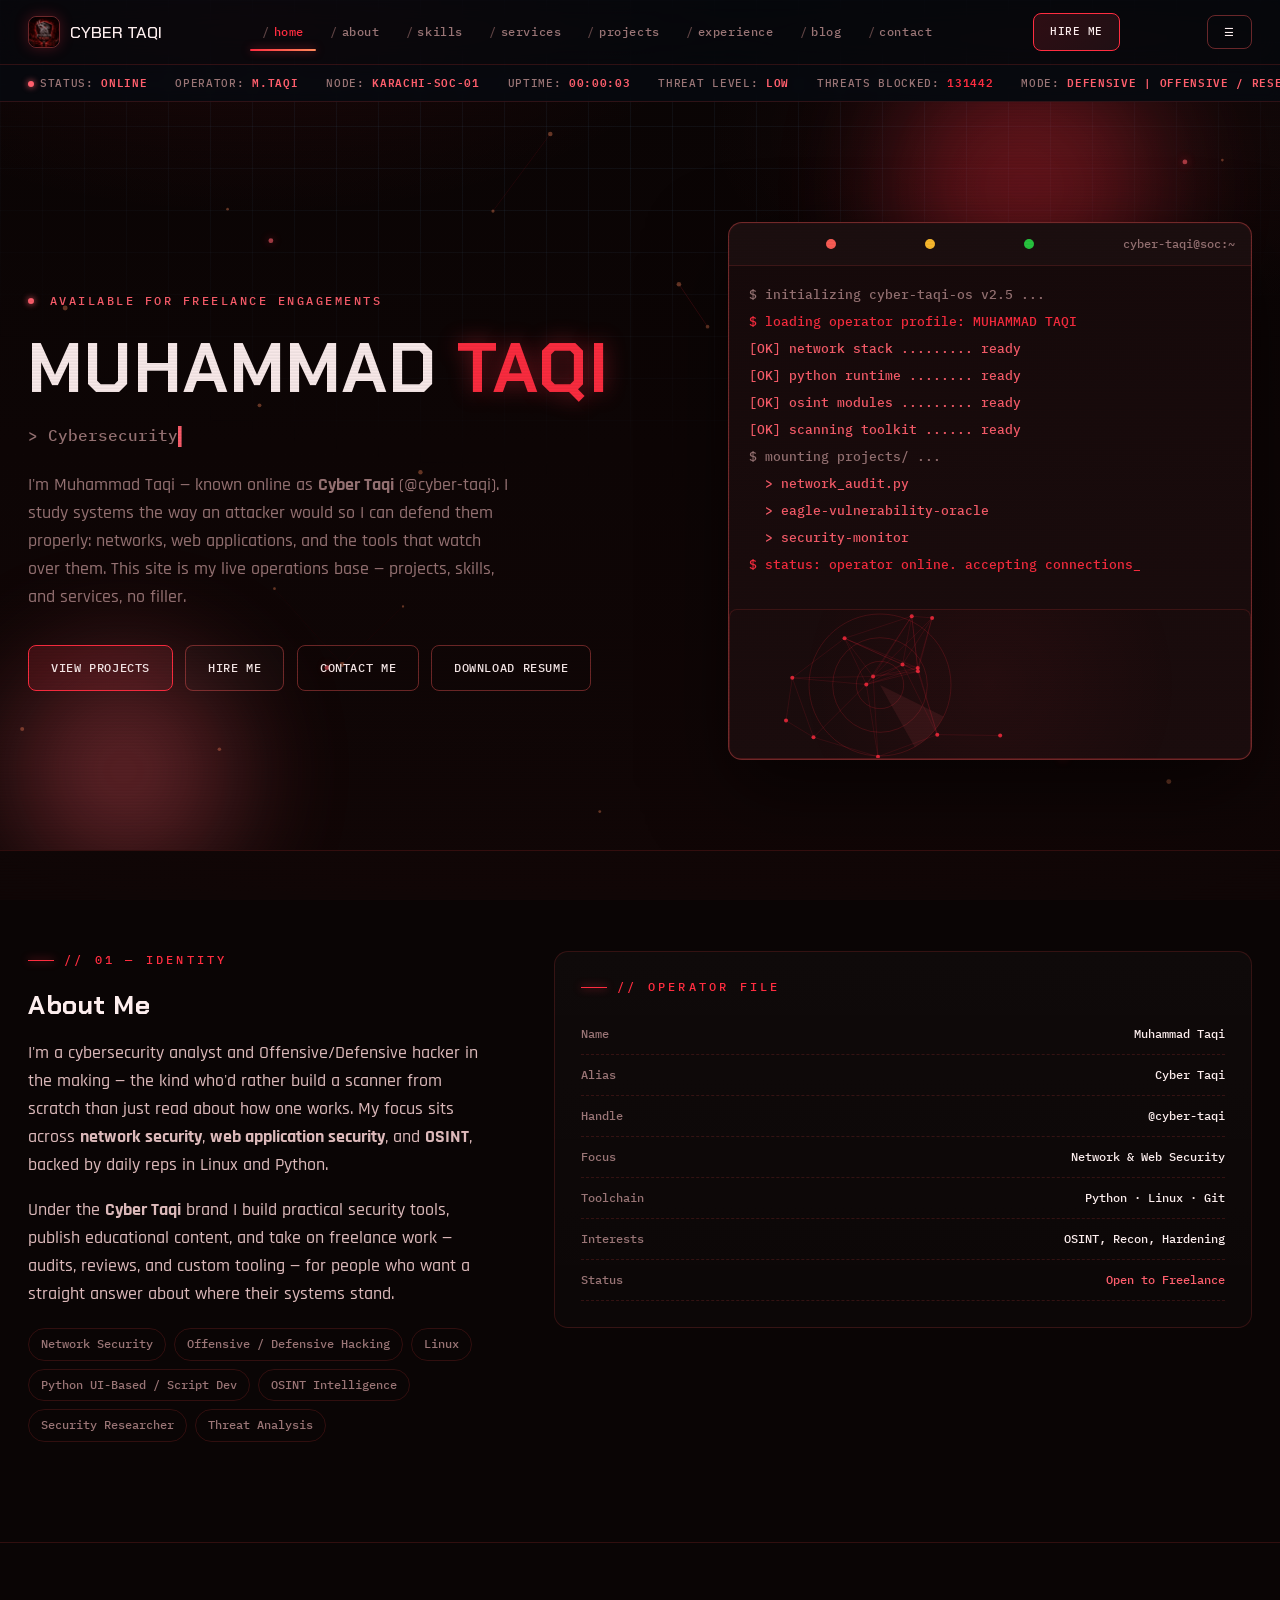
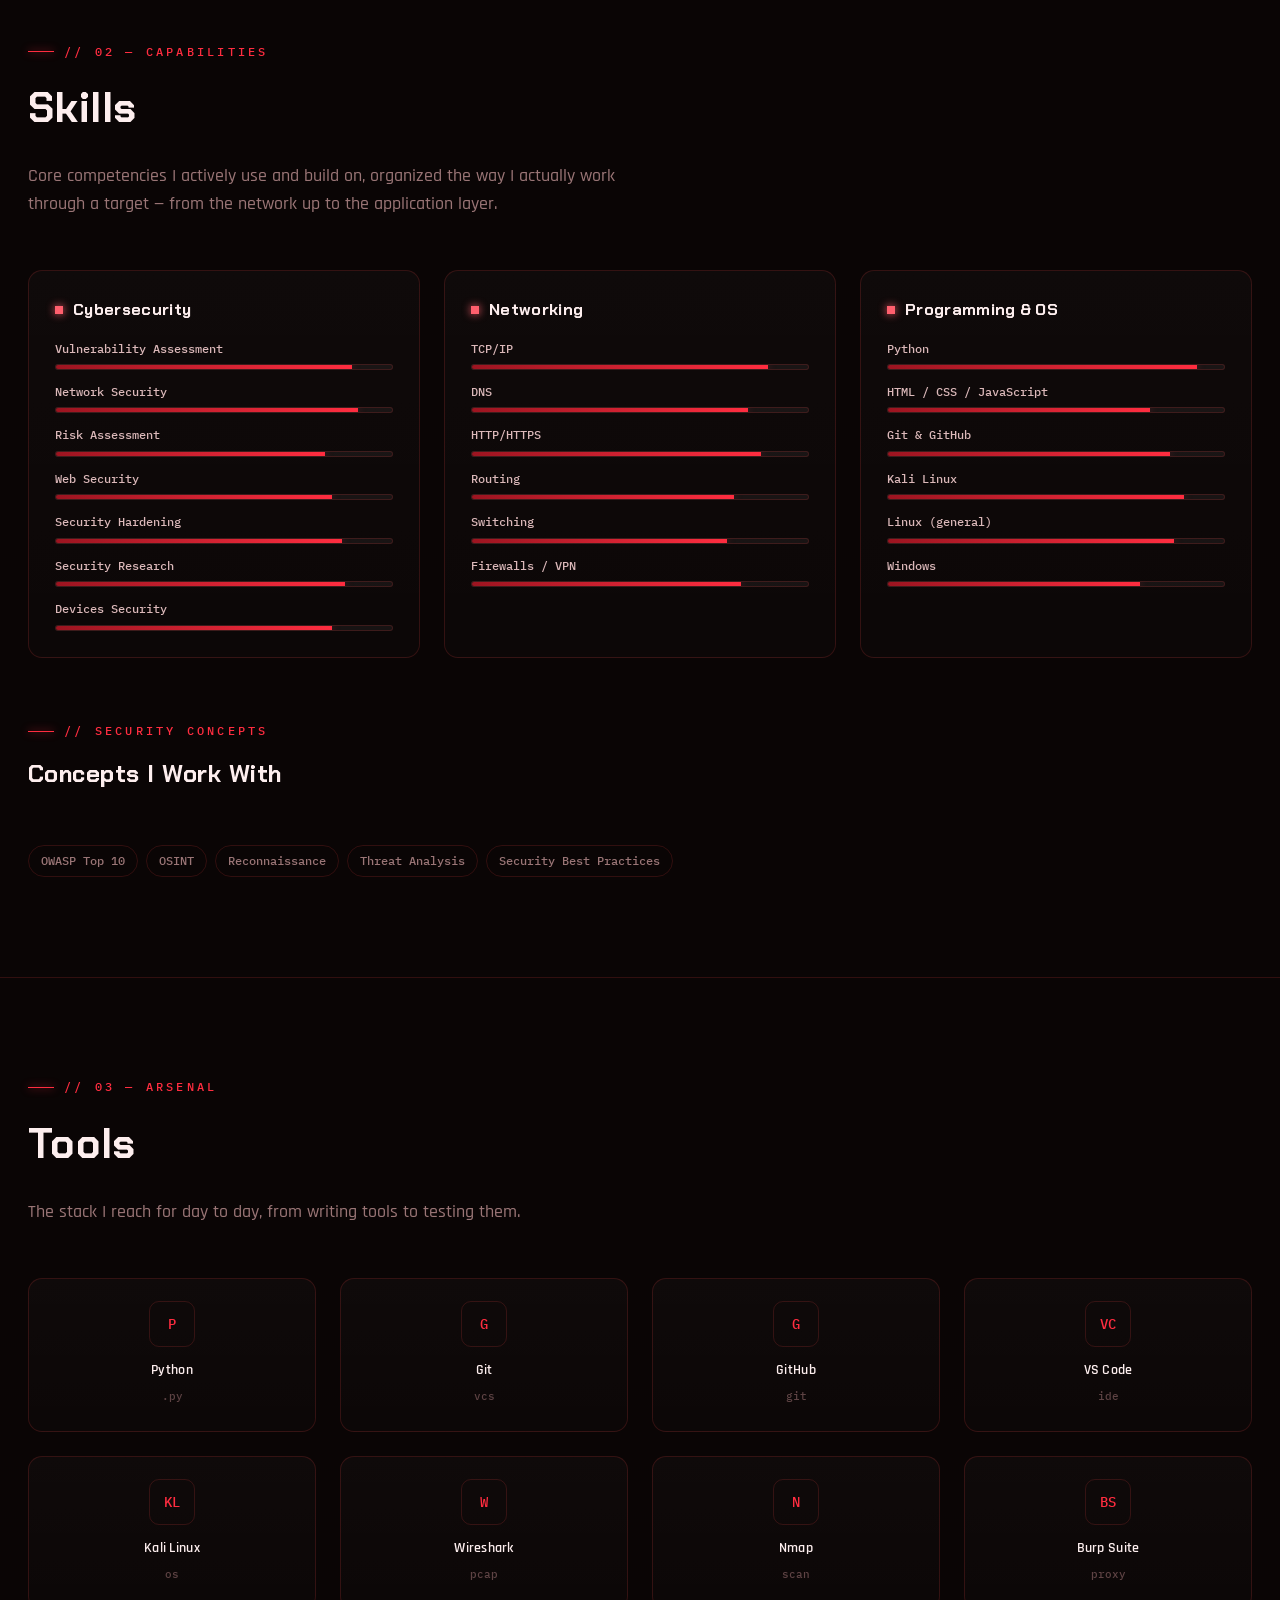
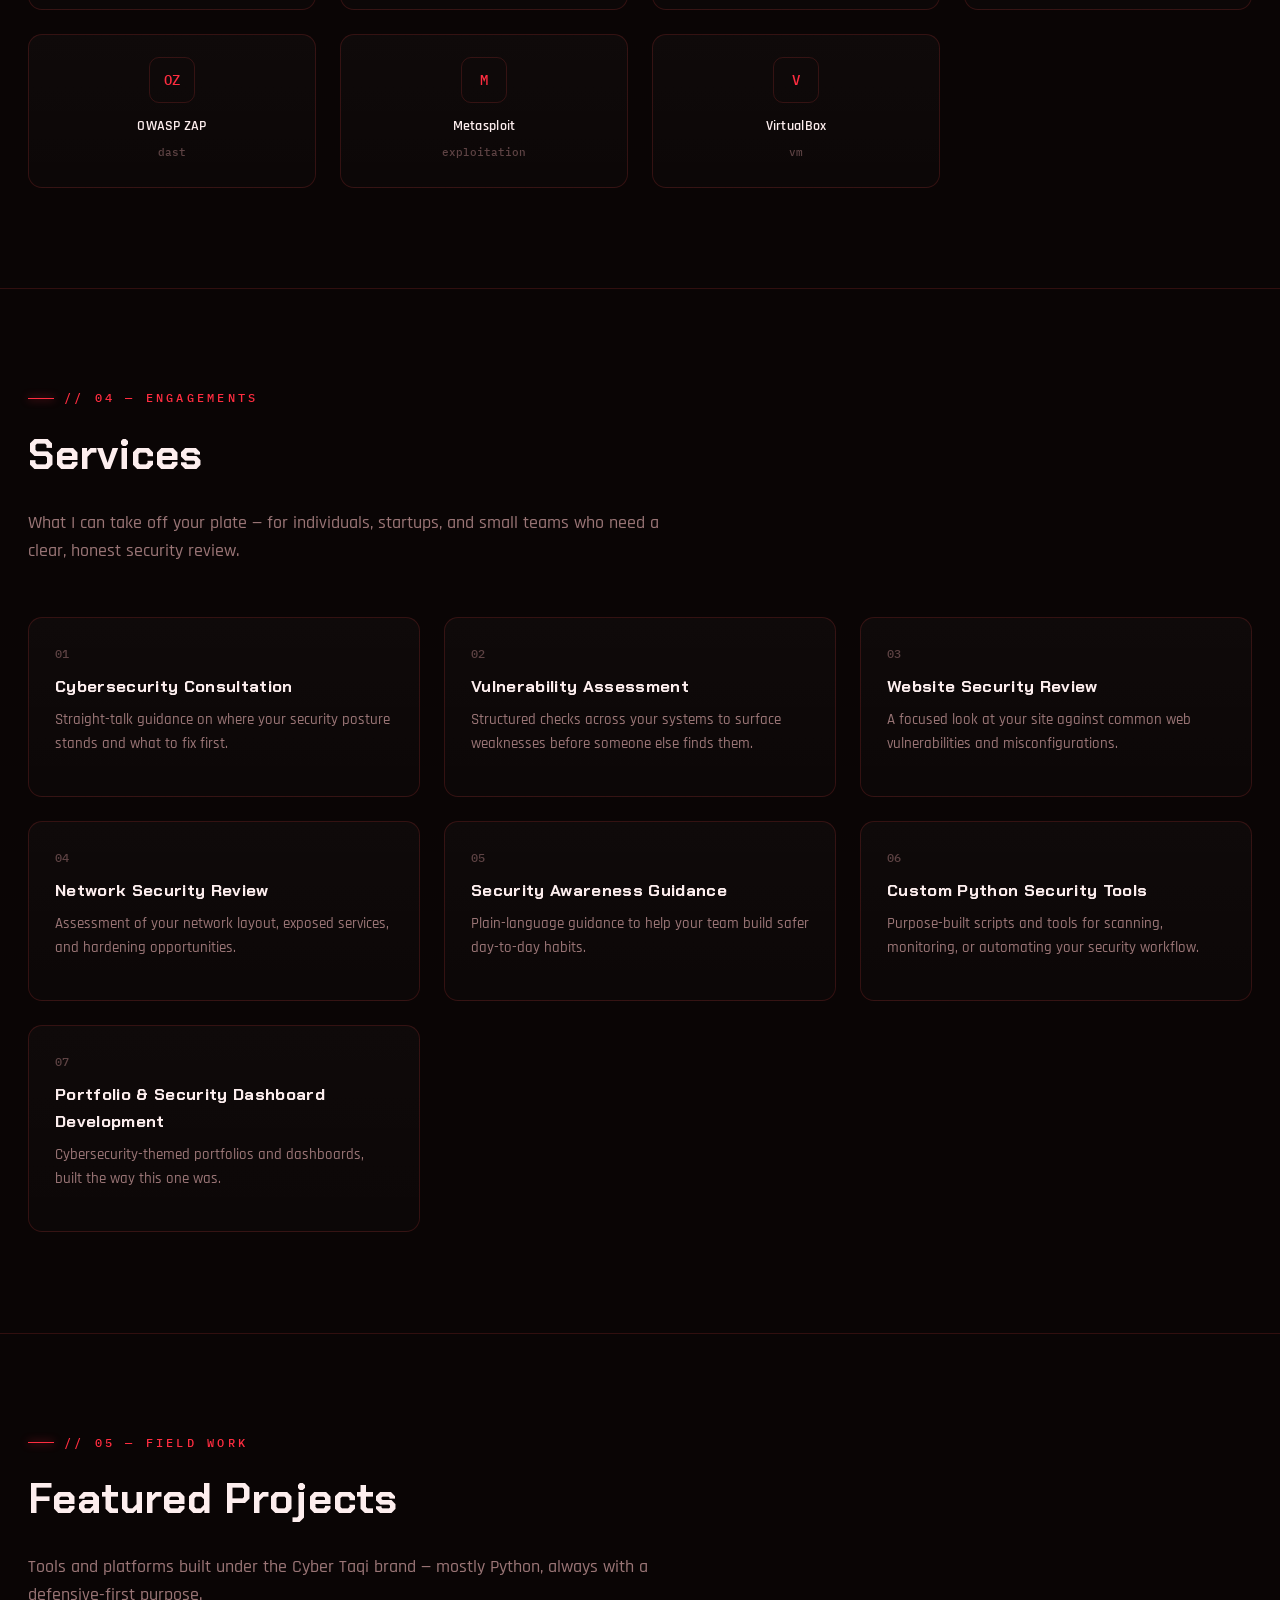
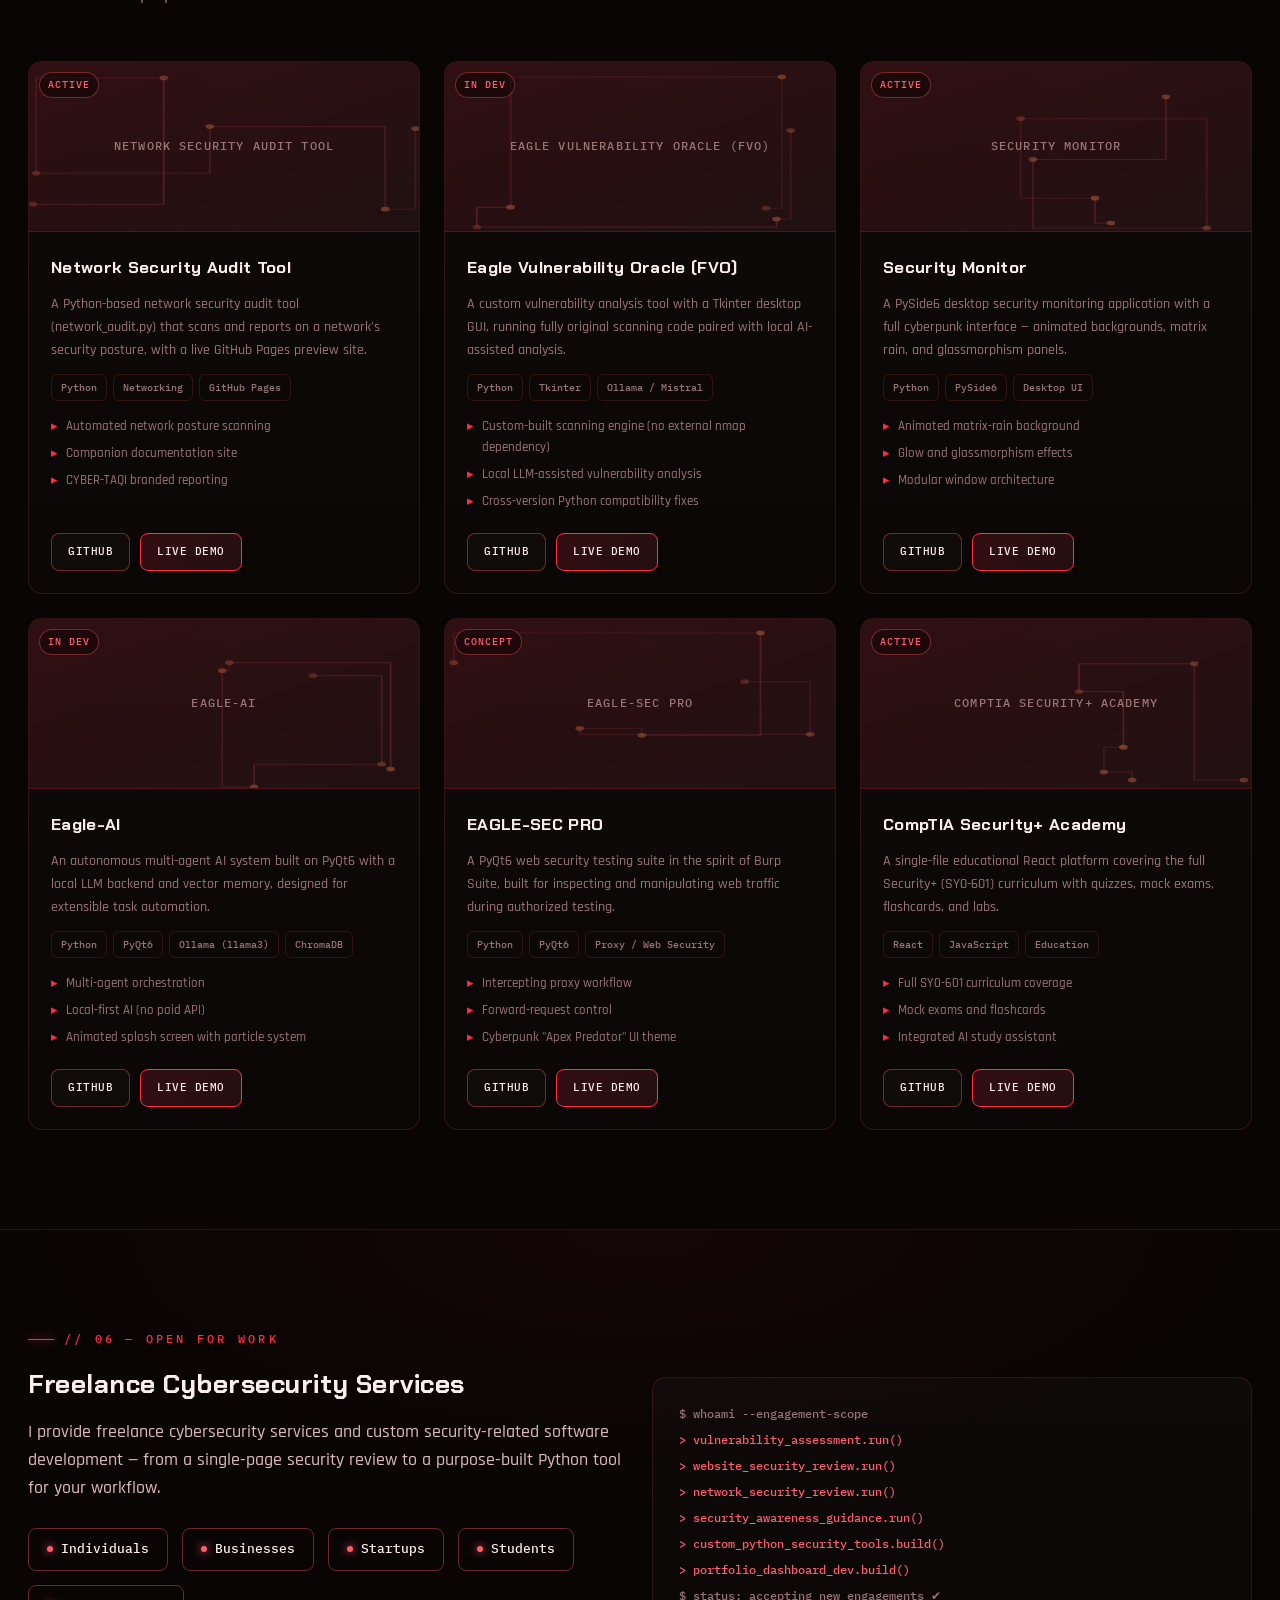
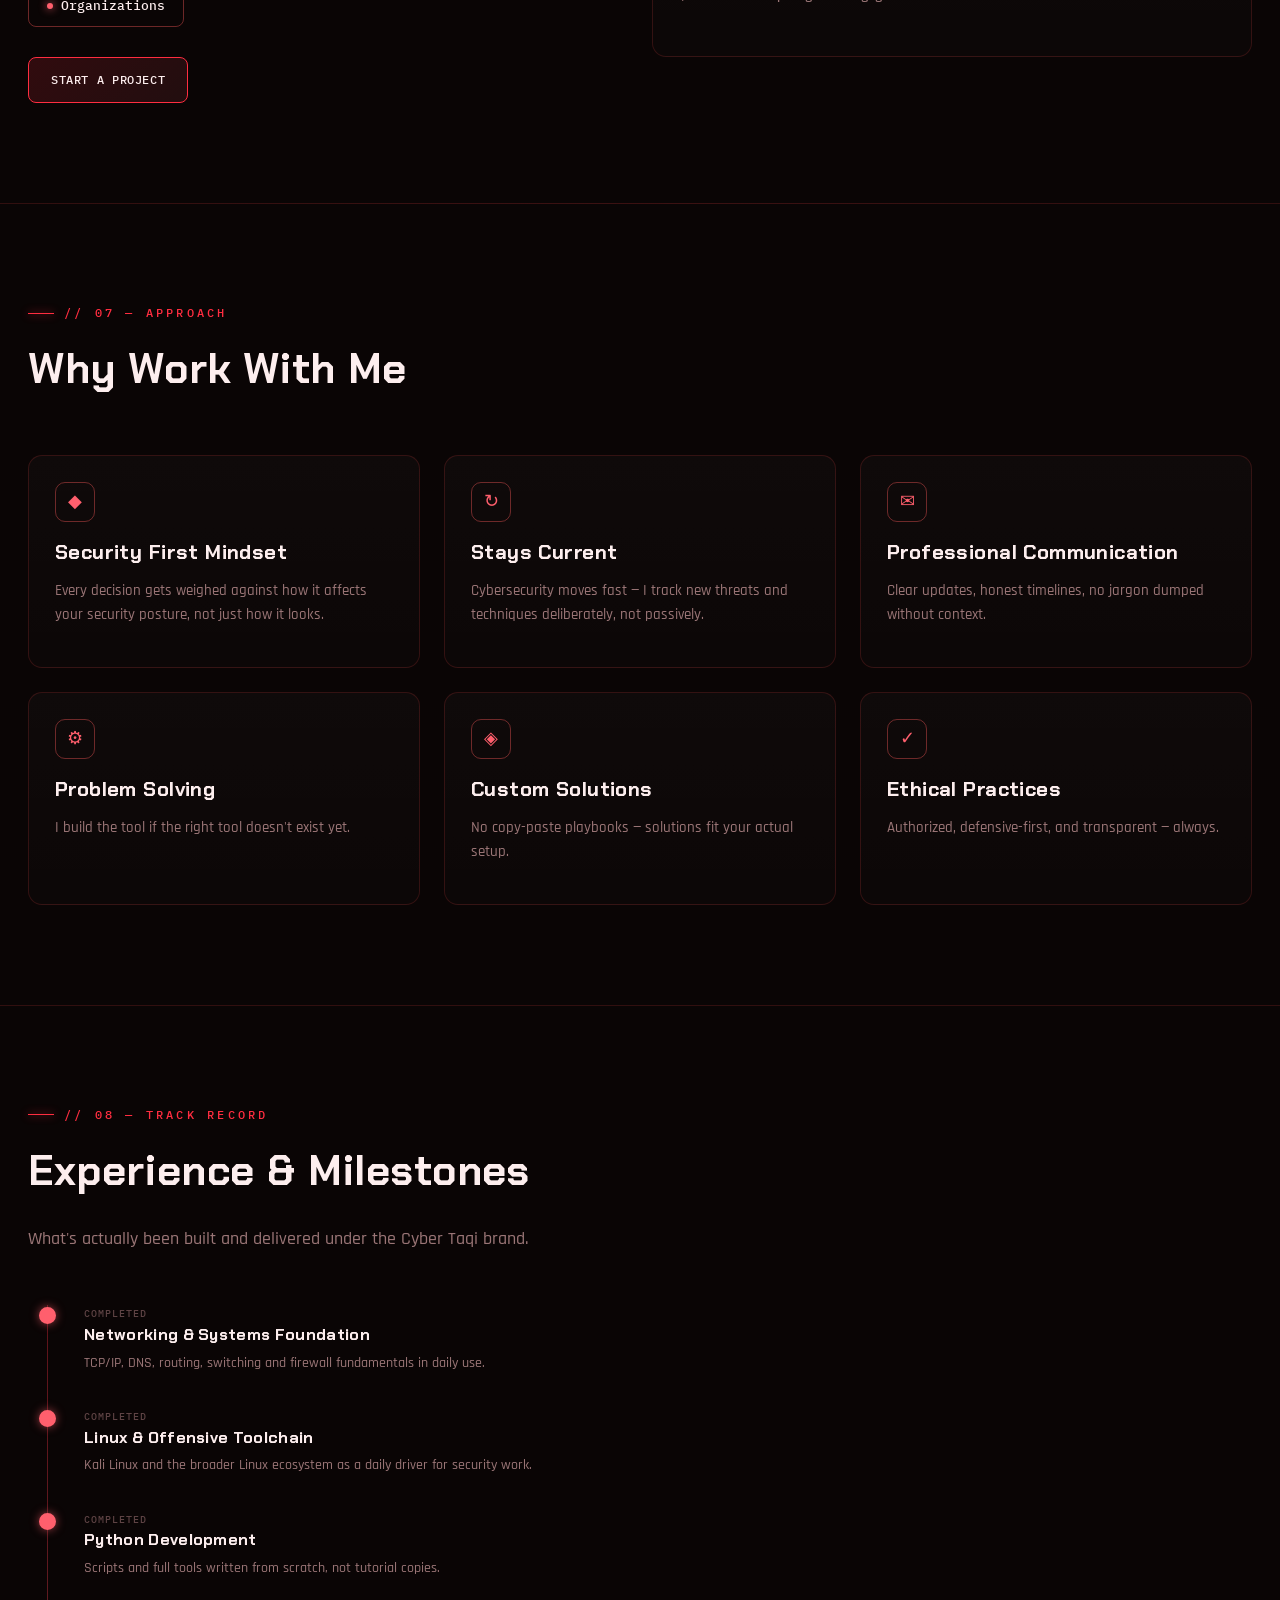
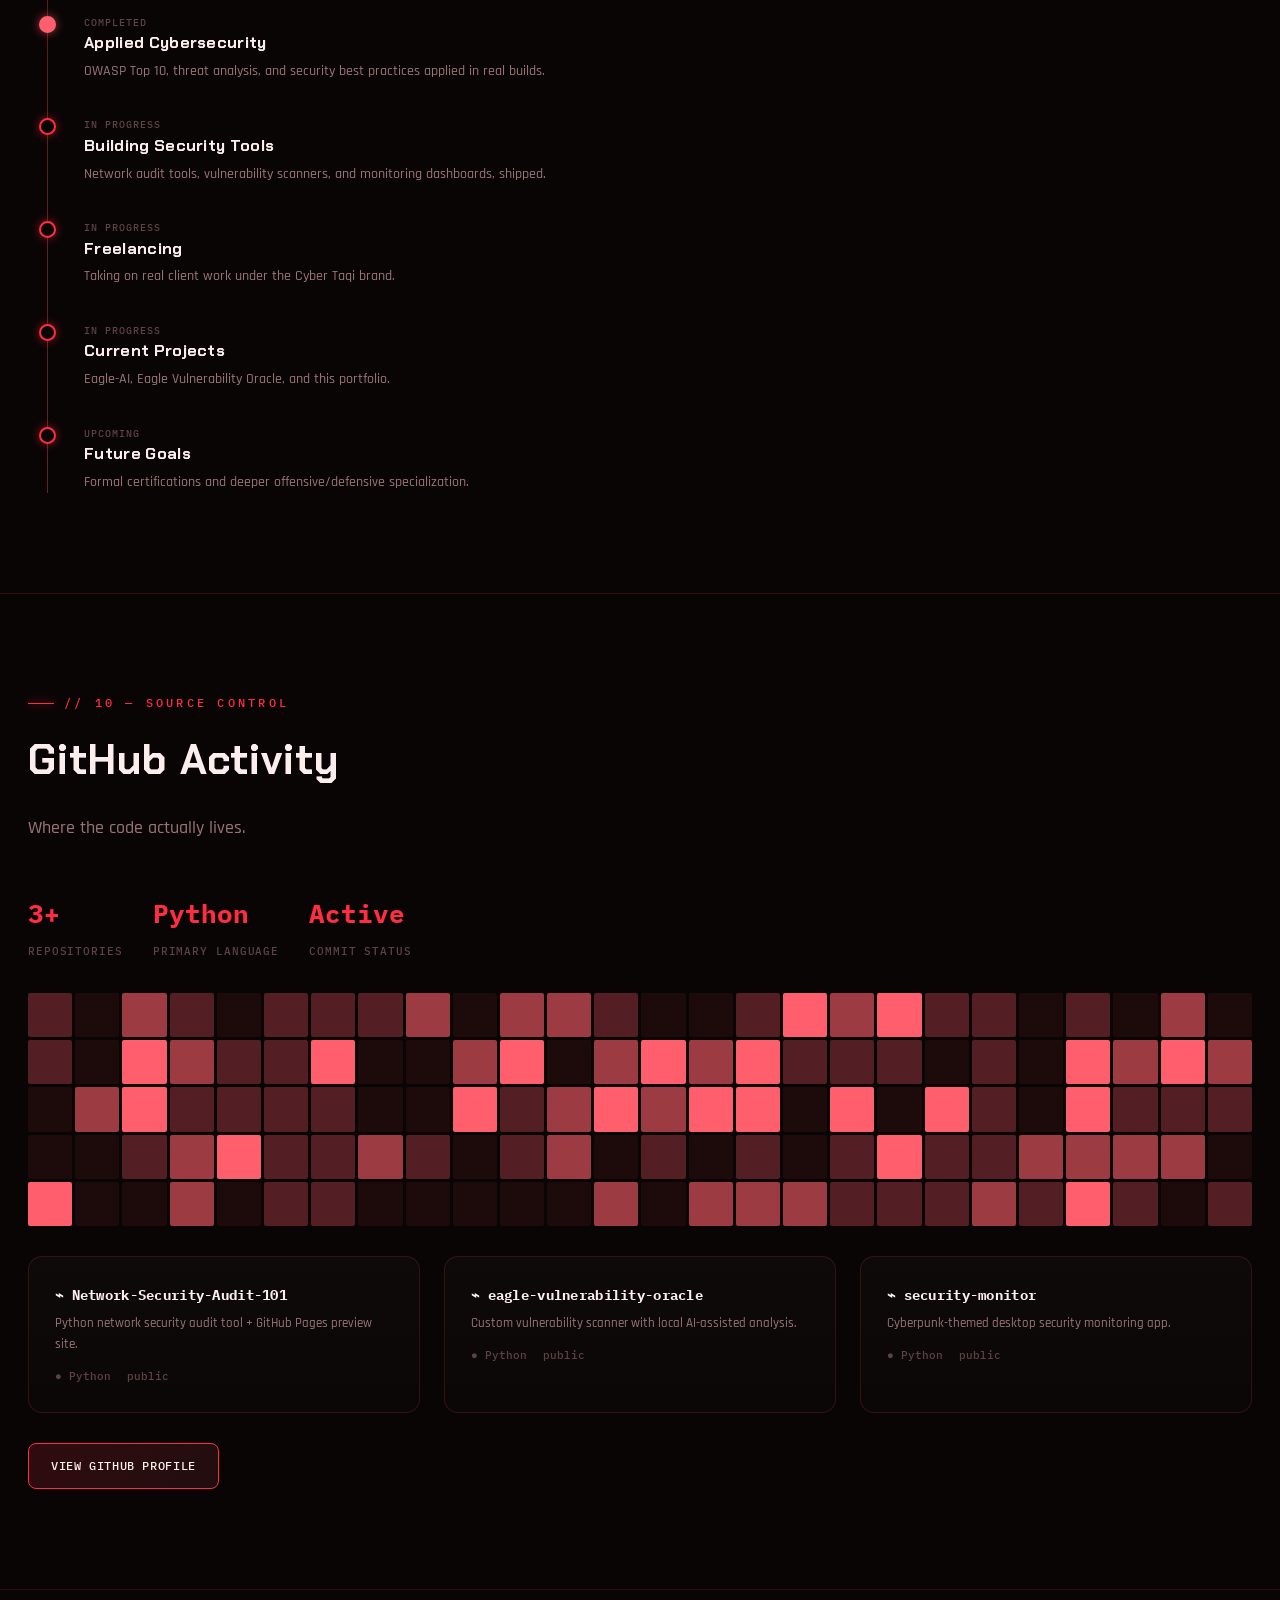
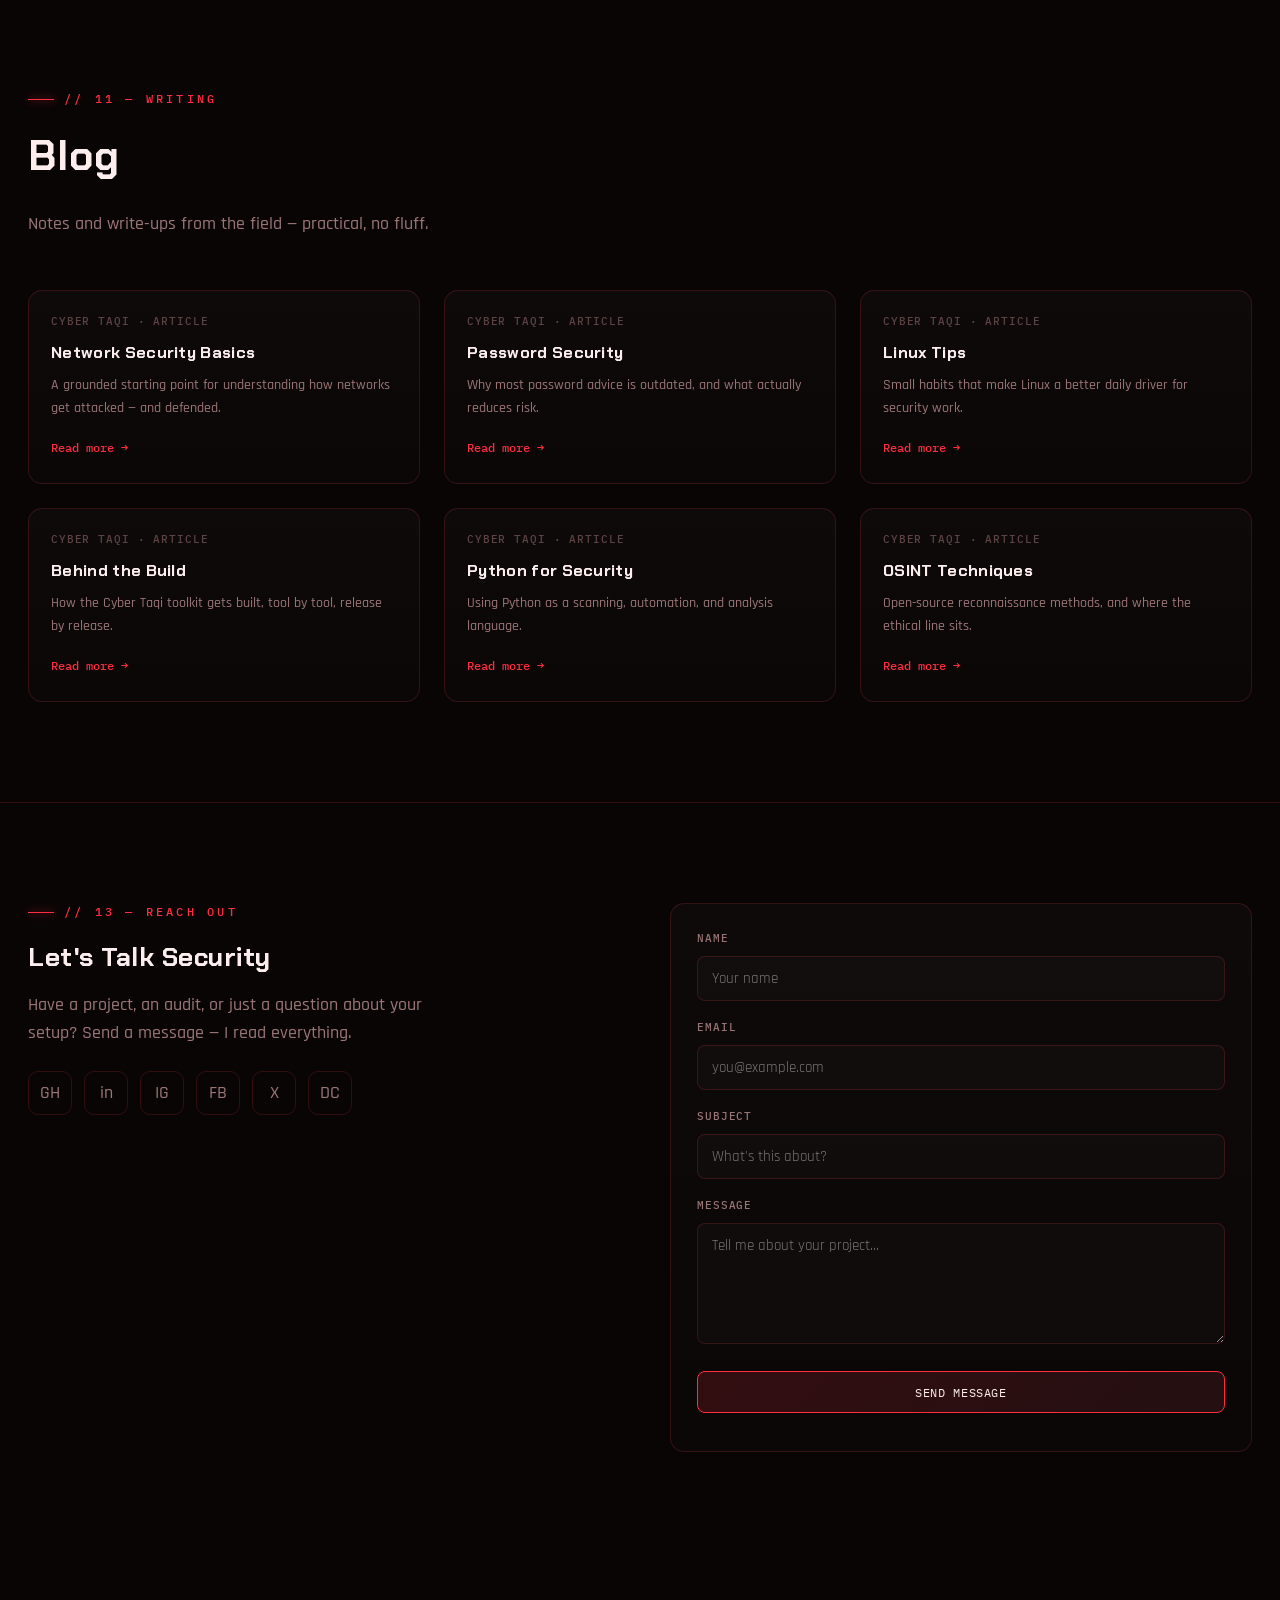
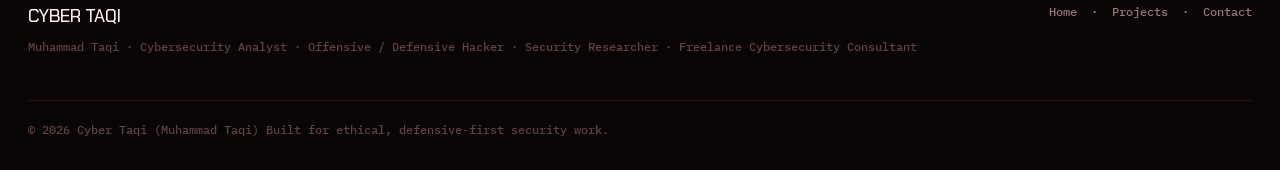
==== index.html @ fff5dc34 "Update index.html" ====
<!DOCTYPE html>
<html lang="en">
<head>
<meta charset="UTF-8">
<meta name="viewport" content="width=device-width, initial-scale=1.0">
<title>Muhammad Taqi | Cyber Taqi — Cybersecurity Analyst &amp; Offensive/Defensive Hacker</title>
<meta name="description" content="Muhammad Taqi (Cyber Taqi) — Cybersecurity Analyst, Offensive/Defensive Hacker &amp; Security Researcher. Freelance vulnerability assessments, network security reviews and custom Python security tooling.">
<meta name="theme-color" content="#04070c">

<!-- Open Graph -->
<meta property="og:title" content="Cyber Taqi — Muhammad Taqi | Cybersecurity Analyst">
<meta property="og:description" content="Securing Digital Futures Through Ethical Cybersecurity.">
<meta property="og:type" content="website">

<link rel="preconnect" href="https://fonts.googleapis.com">
<link rel="preconnect" href="https://fonts.gstatic.com" crossorigin>
<link href="https://fonts.googleapis.com/css2?family=Chakra+Petch:wght@500;600;700&family=Rajdhani:wght@400;500;600;700&family=IBM+Plex+Mono:wght@400;500;600&display=swap" rel="stylesheet">
<link rel="stylesheet" href="style.css">
</head>
<body>

<!-- boot loader (skipped for prefers-reduced-motion) -->
<div class="boot-loader" id="bootLoader">
  <div class="boot-loader-inner mono">
    <div class="boot-log" id="bootLog"></div>
    <div class="boot-bar"><span id="bootBarFill"></span></div>
  </div>
</div>

<div class="scroll-progress"><span id="scrollProgressFill"></span></div>

<div class="cyber-atmosphere"><div class="grid-layer"></div></div>
<div class="crt-overlay"></div>

<!-- ================= NAVBAR ================= -->
<header class="navbar">
  <div class="wrap">
    <a href="#home" class="brand">
      <span class="brand-mark"><img src="./cyber-taqi-crest.png" alt="Cyber Taqi crest" width="32" height="32"></span>
      CYBER&nbsp;TAQI
    </a>
    <nav class="nav-links">
      <a href="#home">home</a>
      <a href="#about">about</a>
      <a href="#skills">skills</a>
      <a href="#services">services</a>
      <a href="#projects">projects</a>
      <a href="#experience">experience</a>
      <a href="#blog">blog</a>
      <a href="#contact">contact</a>
    </nav>
    <div class="nav-cta">
      <a href="#contact" class="btn btn-primary btn-sm">Hire Me</a>
    </div>
    <button class="burger btn btn-ghost btn-sm" id="burgerBtn">☰</button>
  </div>
</header>

<!-- ================= HUD STATUS STRIP ================= -->
<div class="hud-strip">
  <div class="wrap">
    <span><span class="hud-dot"></span>STATUS: <b>ONLINE</b></span>
    <span>OPERATOR: <b>M.TAQI</b></span>
    <span>NODE: <b id="hudNode">KARACHI-SOC-01</b></span>
    <span>UPTIME: <b id="hudUptime">00:00:00</b></span>
    <span>THREAT LEVEL: <b style="color:var(--green)">LOW</b></span>
    <span>THREATS BLOCKED: <b class="live-count mono" id="hudThreats">000000</b></span>
    <span>MODE: <b>DEFENSIVE | OFFENSIVE / RESEARCH </b></span>
  </div>
</div>

<main id="home">

  <!-- ================= HERO ================= -->
  <section class="hero">
    <canvas class="hero-net" id="heroNet"></canvas>
    <div class="orb c1"></div>
    <div class="orb c2"></div>
    <div class="wrap">
      <div class="hero-copy" id="heroCopy">
        <div class="hero-tag"><span class="hud-dot"></span>AVAILABLE FOR FREELANCE ENGAGEMENTS</div>
        <h1 class="glitch" data-text="MUHAMMAD TAQI">MUHAMMAD <span class="accent">TAQI</span></h1>
        <div class="roles mono">&gt; <span id="roleType"></span><span class="cursor">▍</span></div>
        <p class="hero-desc">I'm Muhammad Taqi — known online as <strong>Cyber Taqi</strong> (@cyber-taqi). I study systems the way an attacker would so I can defend them properly: networks, web applications, and the tools that watch over them. This site is my live operations base — projects, skills, and services, no filler.</p>
        <div class="hero-actions">
          <a href="#projects" class="btn btn-primary">View Projects</a>
          <a href="#contact" class="btn">Hire Me</a>
          <a href="#contact" class="btn btn-ghost">Contact Me</a>
          <a href="#" class="btn btn-ghost" id="resumeBtn">Download Resume</a>
        </div>
      </div>

      <div class="terminal reveal">
        <div class="terminal-head">
          <span class="tdot r"></span><span class="tdot y"></span><span class="tdot g"></span>
          <span>cyber-taqi@soc:~</span>
        </div>
        <div class="terminal-body" id="terminalBody"></div>
        <div class="radar-wrap"><canvas id="radarCanvas"></canvas></div>
      </div>
    </div>
  </section>

  <!-- ================= ABOUT ================= -->
  <section id="about" class="about">
    <div class="wrap">
      <div class="reveal">
        <div class="eyebrow">// 01 — identity</div>
        <h2>About Me</h2>
        <p>I'm a cybersecurity analyst and Offensive/Defensive hacker in the making — the kind who'd rather build a scanner from scratch than just read about how one works. My focus sits across <strong>network security</strong>, <strong>web application security</strong>, and <strong>OSINT</strong>, backed by daily reps in Linux and Python.</p>
        <p>Under the <strong>Cyber Taqi</strong> brand I build practical security tools, publish educational content, and take on freelance work — audits, reviews, and custom tooling — for people who want a straight answer about where their systems stand.</p>
        <div class="about-focus">
          <span class="chip">Network Security</span>
          <span class="chip">Offensive / Defensive Hacking</span>
          <span class="chip">Linux</span>
          <span class="chip">Python UI-Based / Script Dev</span>
          <span class="chip">OSINT Intelligence</span>
          <span class="chip">Security Researcher</span>
          <span class="chip">Threat Analysis</span>
        </div>
      </div>
      <div class="panel reveal about-id">
        <div class="eyebrow" style="margin-bottom:18px;">// operator file</div>
        <div class="row"><span>Name</span><b>Muhammad Taqi</b></div>
        <div class="row"><span>Alias</span><b>Cyber Taqi</b></div>
        <div class="row"><span>Handle</span><b>@cyber-taqi</b></div>
        <div class="row"><span>Focus</span><b>Network &amp; Web Security</b></div>
        <div class="row"><span>Toolchain</span><b>Python · Linux · Git</b></div>
        <div class="row"><span>Interests</span><b>OSINT, Recon, Hardening</b></div>
        <div class="row"><span>Status</span><b style="color:var(--green)">Open to Freelance</b></div>
      </div>
    </div>
  </section>

  <!-- ================= SKILLS ================= -->
  <section id="skills">
    <div class="wrap">
      <div class="section-head reveal">
        <div class="eyebrow">// 02 — capabilities</div>
        <h2>Skills</h2>
        <p>Core competencies I actively use and build on, organized the way I actually work through a target — from the network up to the application layer.</p>
      </div>
      <div class="grid grid-3" id="skillsGrid">
        <div class="skill-cat panel reveal">
          <h3>Cybersecurity</h3>
          <div class="skill-list">
            <div class="skill-item"><div class="top"><span>Vulnerability Assessment</span></div><div class="bar"><span data-w="88"></span></div></div>
            <div class="skill-item"><div class="top"><span>Network Security</span></div><div class="bar"><span data-w="90"></span></div></div>
            <div class="skill-item"><div class="top"><span>Risk Assessment</span></div><div class="bar"><span data-w="80"></span></div></div>
            <div class="skill-item"><div class="top"><span>Web Security</span></div><div class="bar"><span data-w="82"></span></div></div>
            <div class="skill-item"><div class="top"><span>Security Hardening</span></div><div class="bar"><span data-w="85"></span></div></div>
            <div class="skill-item"><div class="top"><span>Security Research</span></div><div class="bar"><span data-w="86"></span></div></div>
            <div class="skill-item"><div class="top"><span>Devices Security</span></div><div class="bar"><span data-w="82"></span></div></div>
          </div>
        </div>
        <div class="skill-cat panel reveal">
          <h3>Networking</h3>
          <div class="skill-list">
            <div class="skill-item"><div class="top"><span>TCP/IP</span></div><div class="bar"><span data-w="88"></span></div></div>
            <div class="skill-item"><div class="top"><span>DNS</span></div><div class="bar"><span data-w="82"></span></div></div>
            <div class="skill-item"><div class="top"><span>HTTP/HTTPS</span></div><div class="bar"><span data-w="86"></span></div></div>
            <div class="skill-item"><div class="top"><span>Routing</span></div><div class="bar"><span data-w="78"></span></div></div>
            <div class="skill-item"><div class="top"><span>Switching</span></div><div class="bar"><span data-w="76"></span></div></div>
            <div class="skill-item"><div class="top"><span>Firewalls / VPN</span></div><div class="bar"><span data-w="80"></span></div></div>
          </div>
        </div>
        <div class="skill-cat panel reveal">
          <h3>Programming &amp; OS</h3>
          <div class="skill-list">
            <div class="skill-item"><div class="top"><span>Python</span></div><div class="bar"><span data-w="92"></span></div></div>
            <div class="skill-item"><div class="top"><span>HTML / CSS / JavaScript</span></div><div class="bar"><span data-w="78"></span></div></div>
            <div class="skill-item"><div class="top"><span>Git &amp; GitHub</span></div><div class="bar"><span data-w="84"></span></div></div>
            <div class="skill-item"><div class="top"><span>Kali Linux</span></div><div class="bar"><span data-w="88"></span></div></div>
            <div class="skill-item"><div class="top"><span>Linux (general)</span></div><div class="bar"><span data-w="85"></span></div></div>
            <div class="skill-item"><div class="top"><span>Windows</span></div><div class="bar"><span data-w="75"></span></div></div>
          </div>
        </div>
      </div>

      <div class="section-head reveal" style="margin-top:64px;">
        <div class="eyebrow">// security concepts</div>
        <h2 style="font-size:1.5rem;">Concepts I Work With</h2>
      </div>
      <div class="about-focus reveal">
        <span class="chip">OWASP Top 10</span>
        <span class="chip">OSINT</span>
        <span class="chip">Reconnaissance</span>
        <span class="chip">Threat Analysis</span>
        <span class="chip">Security Best Practices</span>
      </div>
    </div>
  </section>

  <!-- ================= TOOLS ================= -->
  <section id="tools">
    <div class="wrap">
      <div class="section-head reveal">
        <div class="eyebrow">// 03 — arsenal</div>
        <h2>Tools</h2>
        <p>The stack I reach for day to day, from writing tools to testing them.</p>
      </div>
      <div class="grid grid-4" id="toolsGrid"></div>
    </div>
  </section>

  <!-- ================= SERVICES ================= -->
  <section id="services">
    <div class="wrap">
      <div class="section-head reveal">
        <div class="eyebrow">// 04 — engagements</div>
        <h2>Services</h2>
        <p>What I can take off your plate — for individuals, startups, and small teams who need a clear, honest security review.</p>
      </div>
      <div class="grid grid-3" id="servicesGrid"></div>
    </div>
  </section>

  <!-- ================= PROJECTS ================= -->
  <section id="projects">
    <div class="wrap">
      <div class="section-head reveal">
        <div class="eyebrow">// 05 — field work</div>
        <h2>Featured Projects</h2>
        <p>Tools and platforms built under the Cyber Taqi brand — mostly Python, always with a defensive-first purpose.</p>
      </div>
      <div class="grid grid-3" id="projectsGrid"></div>
    </div>
  </section>

  <!-- ================= FREELANCE ================= -->
  <section id="freelance" class="freelance">
    <div class="wrap">
      <div class="grid grid-2" style="align-items:center;">
        <div class="reveal">
          <div class="eyebrow">// 06 — open for work</div>
          <h2>Freelance Cybersecurity Services</h2>
          <p>I provide freelance cybersecurity services and custom security-related software development — from a single-page security review to a purpose-built Python tool for your workflow.</p>
          <div class="avail-grid">
            <span class="avail-chip">Individuals</span>
            <span class="avail-chip">Businesses</span>
            <span class="avail-chip">Startups</span>
            <span class="avail-chip">Students</span>
            <span class="avail-chip">Organizations</span>
          </div>
          <div class="hero-actions" style="margin-top:30px;">
            <a href="#contact" class="btn btn-primary">Start a Project</a>
          </div>
        </div>
        <div class="panel reveal terminal-body" style="font-size:.78rem;">
          <div class="line dim">$ whoami --engagement-scope</div>
          <div class="line ok">&gt; vulnerability_assessment.run()</div>
          <div class="line ok">&gt; website_security_review.run()</div>
          <div class="line ok">&gt; network_security_review.run()</div>
          <div class="line ok">&gt; security_awareness_guidance.run()</div>
          <div class="line ok">&gt; custom_python_security_tools.build()</div>
          <div class="line ok">&gt; portfolio_dashboard_dev.build()</div>
          <div class="line dim">$ status: accepting new engagements ✔</div>
        </div>
      </div>
    </div>
  </section>

  <!-- ================= WHY CHOOSE ME ================= -->
  <section id="why">
    <div class="wrap">
      <div class="section-head reveal">
        <div class="eyebrow">// 07 — approach</div>
        <h2>Why Work With Me</h2>
      </div>
      <div class="grid grid-3" id="whyGrid"></div>
    </div>
  </section>

  <!-- ================= EXPERIENCE / TIMELINE ================= -->
  <section id="experience">
    <div class="wrap">
      <div class="section-head reveal">
        <div class="eyebrow">// 08 — track record</div>
        <h2>Experience &amp; Milestones</h2>
        <p>What's actually been built and delivered under the Cyber Taqi brand.</p>
      </div>
      <div class="timeline" id="timelineList"></div>
    </div>
  </section>

  <!-- ================= GITHUB ================= -->
  <section id="github">
    <div class="wrap">
      <div class="section-head reveal">
        <div class="eyebrow">// 10 — source control</div>
        <h2>GitHub Activity</h2>
        <p>Where the code actually lives.</p>
      </div>
      <div class="gh-stats reveal">
        <div class="stat"><b id="ghRepos">—</b><span>Repositories</span></div>
        <div class="stat"><b>Python</b><span>Primary Language</span></div>
        <div class="stat"><b>Active</b><span>Commit Status</span></div>
      </div>
      <div class="contrib-graph reveal" id="contribGraph"></div>
      <div class="grid grid-3" id="repoGrid"></div>
      <div class="hero-actions reveal" style="margin-top:30px;">
        <a href="https://github.com/taqi2508f-ui" target="_blank" rel="noopener" class="btn btn-primary">View GitHub Profile</a>
      </div>
    </div>
  </section>

  <!-- ================= BLOG ================= -->
  <section id="blog">
    <div class="wrap">
      <div class="section-head reveal">
        <div class="eyebrow">// 11 — writing</div>
        <h2>Blog</h2>
        <p>Notes and write-ups from the field — practical, no fluff.</p>
      </div>
      <div class="grid grid-3" id="blogGrid"></div>
    </div>
  </section>
  <!-- ================= CONTACT ================= -->
  <section id="contact" class="contact">
    <div class="wrap">
      <div class="reveal">
        <div class="eyebrow">// 13 — reach out</div>
        <h2>Let's Talk Security</h2>
        <p style="color:var(--text-dim);max-width:420px;">Have a project, an audit, or just a question about your setup? Send a message — I read everything.</p>
        <div class="social-grid">
          <a class="social-btn" href="#" title="GitHub — @cyber-taqi" aria-label="GitHub">GH</a>
          <a class="social-btn" href="#" title="LinkedIn — @cyber-taqi" aria-label="LinkedIn">in</a>
          <a class="social-btn" href="#" title="Instagram — @cyber-taqi" aria-label="Instagram">IG</a>
          <a class="social-btn" href="#" title="Facebook — @cyber-taqi" aria-label="Facebook">FB</a>
          <a class="social-btn" href="#" title="X — @cyber-taqi" aria-label="X">X</a>
          <a class="social-btn" href="#" title="Discord — @cyber-taqi" aria-label="Discord">DC</a>
        </div>
      </div>
      <form class="panel reveal" id="contactForm">
        <div class="field"><label for="cf-name">Name</label><input id="cf-name" name="name" type="text" placeholder="Your name" required></div>
        <div class="field"><label for="cf-email">Email</label><input id="cf-email" name="email" type="email" placeholder="you@example.com" required></div>
        <div class="field"><label for="cf-subject">Subject</label><input id="cf-subject" name="subject" type="text" placeholder="What's this about?" required></div>
        <div class="field"><label for="cf-message">Message</label><textarea id="cf-message" name="message" rows="5" placeholder="Tell me about your project..." required></textarea></div>
        <button type="submit" class="btn btn-primary btn-block">Send Message</button>
        <p id="formNote" class="mono" style="font-size:.72rem;color:var(--text-faint);margin:12px 0 0;"></p>
      </form>
    </div>
  </section>

</main>

<!-- ================= FOOTER ================= -->
<footer>
  <div class="wrap">
    <div>
      <div class="f-brand">CYBER TAQI</div>
      <div class="f-roles">Muhammad Taqi · Cybersecurity Analyst · Offensive / Defensive Hacker · Security Researcher · Freelance Cybersecurity Consultant</div>
    </div>
    <div class="mono" style="font-size:.75rem;color:var(--text-dim);">
      <a href="#home" style="color:var(--text-dim);">Home</a> &nbsp;·&nbsp;
      <a href="#projects" style="color:var(--text-dim);">Projects</a> &nbsp;·&nbsp;
      <a href="#contact" style="color:var(--text-dim);">Contact</a>
    </div>
    <div class="f-copy">© <span id="year"></span> Cyber Taqi (Muhammad Taqi) Built for ethical, defensive-first security work.</div>
  </div>
</footer>

<button class="to-top" id="toTop" aria-label="Back to top">↑</button>

<script src="script.js"></script>
</body>
</html>
---- style.css ----
/* ==========================================================================
   CYBER TAQI — SOC-style personal portfolio
   Tokens
   ========================================================================== */
:root{
  /* colors — red-ops theme */
  --void:        #0a0505;
  --void-2:      #120707;
  --panel:       #170a0b;
  --panel-2:     #1c0d0e;
  --line:        rgba(255,70,70,0.16);
  --line-bright: rgba(255,90,90,0.4);
  --cyan:        #ff2d40;
  --cyan-dim:    #9c1420;
  --green:       #ff5f6d;
  --green-dim:   #a3222c;
  --blue:        #ff8a5b;
  --amber:       #ffb020;
  --red:         #ff2d40;
  --text-hi:     #fdeeee;
  --text:        #dcb9ba;
  --text-dim:    #9a7576;
  --text-faint:  #5e4344;

  /* type */
  --f-display: 'Chakra Petch', sans-serif;
  --f-body: 'Rajdhani', sans-serif;
  --f-mono: 'IBM Plex Mono', monospace;

  /* layout */
  --maxw: 1280px;
  --radius: 14px;
  --radius-sm: 8px;
  --gap: 24px;

  color-scheme: dark;
}

*,*::before,*::after{ box-sizing:border-box; }
html{ scroll-behavior:smooth; }
:root{ --ease: cubic-bezier(.16,.84,.24,1); --ease-snap: cubic-bezier(.34,1.56,.64,1); }
body{
  margin:0;
  background: var(--void);
  color: var(--text);
  font-family: var(--f-body);
  font-size: 17.5px;
  font-weight:500;
  line-height:1.6;
  -webkit-font-smoothing:antialiased;
  overflow-x:hidden;
}
@media (prefers-reduced-motion: reduce){
  *{ animation-duration:0.001ms !important; animation-iteration-count:1 !important; transition-duration:0.001ms !important; scroll-behavior:auto !important; }
}

/* ---------- boot loader ---------- */
.boot-loader{
  position:fixed; inset:0; z-index:200; background:var(--void);
  display:flex; align-items:center; justify-content:center;
  transition:opacity .6s var(--ease), visibility .6s var(--ease);
}
.boot-loader.hide{ opacity:0; visibility:hidden; }
.boot-loader-inner{ width:min(420px,80vw); }
.boot-log{ font-size:.78rem; color:var(--green); min-height:120px; margin-bottom:14px; }
.boot-log div{ opacity:0; animation:bootLineIn .3s forwards; }
@keyframes bootLineIn{ to{ opacity:1; } }
.boot-bar{ height:3px; border-radius:2px; background:rgba(255,255,255,.06); overflow:hidden; border:1px solid var(--line); }
.boot-bar span{ display:block; height:100%; width:0%; background:linear-gradient(90deg,var(--cyan-dim),var(--cyan)); box-shadow:0 0 10px rgba(255,45,64,.5); transition:width .25s linear; }
body.loading{ overflow:hidden; }

/* ---------- scroll progress ---------- */
.scroll-progress{ position:fixed; top:0; left:0; right:0; height:2px; z-index:70; background:transparent; }
.scroll-progress span{ display:block; height:100%; width:0%; background:linear-gradient(90deg,var(--cyan),var(--blue)); box-shadow:0 0 10px rgba(255,45,64,.6); transition:width .1s linear; }

/* ---------- glitch headline ---------- */
.glitch{ position:relative; }
.glitch::before, .glitch::after{
  content:attr(data-text); position:absolute; left:0; top:0; width:100%; height:100%;
  overflow:hidden; opacity:0;
}
.glitch::before{ color:var(--cyan); left:2px; text-shadow:-2px 0 rgba(255,45,64,.7); }
.glitch::after{ color:var(--text-hi); left:-2px; text-shadow:2px 0 rgba(255,138,91,.6); }
.glitch.play::before{ animation:glitchTop 1.6s var(--ease) 1; }
.glitch.play::after{ animation:glitchBot 1.6s var(--ease) 1; }
@keyframes glitchTop{
  0%{ opacity:0; clip-path:inset(0 0 100% 0); }
  8%{ opacity:.8; clip-path:inset(10% 0 60% 0); transform:translate(-4px,0);}
  16%{ opacity:.8; clip-path:inset(60% 0 5% 0); transform:translate(4px,0);}
  24%{ opacity:0; clip-path:inset(0 0 100% 0);}
  100%{ opacity:0; }
}
@keyframes glitchBot{
  0%{ opacity:0; clip-path:inset(100% 0 0 0); }
  10%{ opacity:.7; clip-path:inset(70% 0 0 0); transform:translate(4px,0);}
  18%{ opacity:.7; clip-path:inset(5% 0 70% 0); transform:translate(-4px,0);}
  26%{ opacity:0; clip-path:inset(100% 0 0 0);}
  100%{ opacity:0; }
}

/* ---------- 3D tilt panels ---------- */
.panel{ transform-style:preserve-3d; will-change:transform; }
.tilt-glow{
  position:absolute; inset:0; border-radius:inherit; pointer-events:none; opacity:0;
  background:radial-gradient(circle at var(--mx,50%) var(--my,50%), rgba(255,45,64,.16), transparent 55%);
  transition:opacity .3s var(--ease); mix-blend-mode:screen;
}
.panel:hover .tilt-glow{ opacity:1; }

/* ---------- magnetic buttons ---------- */
.btn{ will-change:transform; overflow:hidden; }
.btn, .social-btn{ position:relative; }

/* ---------- ripple feedback (tap/click, all devices) ---------- */
.ripple{
  position:absolute; border-radius:50%; background:rgba(255,255,255,.5);
  transform:scale(0); opacity:.6; pointer-events:none;
  animation:rippleOut .6s var(--ease) forwards;
}
@keyframes rippleOut{ to{ transform:scale(2.6); opacity:0; } }

/* ---------- sliding nav indicator ---------- */
.nav-links{ position:relative; }
.nav-indicator{
  position:absolute; bottom:-1px; height:2px; background:linear-gradient(90deg,var(--cyan),var(--blue));
  box-shadow:0 0 8px rgba(255,45,64,.6); border-radius:2px;
  transition:left .4s var(--ease), width .4s var(--ease), opacity .3s var(--ease);
  opacity:0; left:0; width:0;
}
.nav-indicator.on{ opacity:1; }

/* ---------- terminal scanline sweep ---------- */
.terminal{ isolation:isolate; }
.terminal::after{
  content:''; position:absolute; left:0; right:0; height:60px; top:-60px;
  background:linear-gradient(180deg, transparent, rgba(255,45,64,.10), transparent);
  animation:scanSweep 5s linear infinite; pointer-events:none; z-index:2;
}
@keyframes scanSweep{ 0%{ top:-60px; } 100%{ top:100%; } }

/* ---------- HUD live counter emphasis ---------- */
.hud-strip .live-count{ color:var(--cyan); font-weight:600; }


h1,h2,h3,h4{ font-family:var(--f-display); color:var(--text-hi); margin:0 0 .5em; letter-spacing:.02em; font-weight:700; }
p{ margin:0 0 1em; }
a{ color:var(--cyan); text-decoration:none; }
img{ max-width:100%; display:block; }
ul{ margin:0; padding:0; list-style:none; }
code, .mono{ font-family:var(--f-mono); }

::selection{ background:var(--cyan); color:#00181c; }

/* scrollbar */
::-webkit-scrollbar{ width:10px; }
::-webkit-scrollbar-track{ background:var(--void); }
::-webkit-scrollbar-thumb{ background:linear-gradient(var(--cyan-dim),var(--green-dim)); border-radius:10px; }

.wrap{ max-width:var(--maxw); margin:0 auto; padding:0 28px; }
.eyebrow{
  font-family:var(--f-mono); font-size:.72rem; letter-spacing:.28em; text-transform:uppercase;
  color:var(--cyan); display:flex; align-items:center; gap:10px; margin-bottom:14px;
}
.eyebrow::before{ content:''; width:26px; height:1px; background:var(--cyan); box-shadow:0 0 8px var(--cyan); }
.section-head{ max-width:640px; margin-bottom:52px; }
.section-head h2{ font-size:clamp(1.8rem,3.4vw,2.6rem); }
.section-head p{ color:var(--text-dim); }
section{ position:relative; padding:100px 0; border-bottom:1px solid var(--line); }
section:last-of-type{ border-bottom:none; }

/* ---------- background grid / atmosphere ---------- */
.cyber-atmosphere{
  position:fixed; inset:0; z-index:0; pointer-events:none;
  background:
    radial-gradient(ellipse 60% 40% at 20% 0%, rgba(255,45,64,0.08), transparent 60%),
    radial-gradient(ellipse 50% 35% at 85% 15%, rgba(255,95,109,0.06), transparent 60%),
    linear-gradient(var(--void),var(--void-2));
}
.crt-overlay{
  position:fixed; inset:0; z-index:6; pointer-events:none;
  background:
    repeating-linear-gradient(180deg, rgba(0,0,0,0) 0px, rgba(0,0,0,.09) 1px, rgba(0,0,0,0) 3px),
    radial-gradient(ellipse 120% 90% at 50% 50%, transparent 55%, rgba(0,0,0,.35) 100%);
  will-change:auto;
}
.grid-layer{
  position:absolute; inset:0;
  background-image:
    linear-gradient(rgba(120,200,255,0.06) 1px, transparent 1px),
    linear-gradient(90deg, rgba(120,200,255,0.06) 1px, transparent 1px);
  background-size: 42px 42px;
  mask-image: radial-gradient(ellipse 80% 60% at 50% 0%, black 40%, transparent 90%);
  animation: gridDrift 40s linear infinite;
}
@keyframes gridDrift{ from{ background-position:0 0,0 0;} to{ background-position:84px 84px,84px 84px;} }

/* ---------- HUD status strip ---------- */
.hud-strip{
  position:sticky; top:64px; z-index:40;
  font-family:var(--f-mono); font-size:.7rem; letter-spacing:.06em;
  color:var(--text-dim); background:rgba(6,10,16,0.85); backdrop-filter:blur(6px);
  border-bottom:1px solid var(--line);
}
.hud-strip .wrap{ display:flex; gap:28px; padding:8px 28px; overflow-x:auto; white-space:nowrap; }
.hud-strip span b{ color:var(--green); font-weight:600; }
.hud-dot{ display:inline-block; width:6px; height:6px; border-radius:50%; background:var(--green); box-shadow:0 0 6px var(--green); margin-right:6px; animation:pulse 1.8s infinite; }
@keyframes pulse{ 0%,100%{opacity:1;} 50%{opacity:.35;} }

/* ---------- navbar ---------- */
.navbar{
  position:sticky; top:0; z-index:50;
  background:rgba(5,9,15,0.72); backdrop-filter:blur(14px) saturate(140%);
  border-bottom:1px solid var(--line);
}
.navbar .wrap{ display:flex; align-items:center; justify-content:space-between; height:64px; }
.brand{ display:flex; align-items:center; gap:10px; font-family:var(--f-display); font-size:1.05rem; color:var(--text-hi); }
.brand .brand-mark{
  width:32px;height:32px; border:1px solid var(--line-bright); border-radius:8px;
  display:flex; align-items:center; justify-content:center; color:var(--cyan); overflow:hidden;
  font-size:.8rem; box-shadow:0 0 14px rgba(255,45,64,.25); position:relative;
}
.brand-mark img{ width:100%; height:100%; object-fit:cover; border-radius:inherit; display:block; }
.brand .brand-mark::after{ content:''; position:absolute; inset:-1px; border-radius:9px; border:1px solid transparent; animation:brandSpin 6s linear infinite; }
@keyframes brandSpin{ 0%{ box-shadow:0 0 0 0 rgba(255,95,109,0);} 50%{ box-shadow:0 0 12px 1px rgba(255,95,109,.35);} 100%{ box-shadow:0 0 0 0 rgba(255,95,109,0);} }
.nav-links{ display:flex; gap:2px; }
.nav-links a{
  font-family:var(--f-mono); font-size:.76rem; letter-spacing:.05em; color:var(--text-dim);
  padding:8px 12px; border-radius:6px; position:relative; transition:color .2s;
}
.nav-links a:hover, .nav-links a.active{ color:var(--cyan); }
.nav-links a::before{ content:'/'; color:var(--text-faint); margin-right:4px; }
.nav-links a:hover{ animation:navGlitch .32s steps(2,end) 1; }
@keyframes navGlitch{
  0%{ text-shadow:0 0 0 transparent; }
  30%{ text-shadow:-2px 0 var(--red), 2px 0 var(--blue); transform:translateX(-1px); }
  60%{ text-shadow:2px 0 var(--red), -2px 0 var(--blue); transform:translateX(1px); }
  100%{ text-shadow:0 0 0 transparent; transform:translateX(0); }
}
.brand:hover .brand-mark{ animation:navGlitch .32s steps(2,end) 1; }
.nav-cta{ display:flex; gap:10px; }
.burger{ display:none; }

/* ---------- buttons ---------- */
.btn{
  font-family:var(--f-mono); font-size:.78rem; letter-spacing:.05em; text-transform:uppercase;
  padding:12px 22px; border-radius:8px; border:1px solid var(--line-bright); color:var(--text-hi);
  background:rgba(255,255,255,0.02); cursor:pointer; display:inline-flex; align-items:center; gap:8px;
  transition:transform .2s ease, box-shadow .2s ease, border-color .2s ease, background .2s ease;
}
.btn:hover{ transform:translateY(-2px); border-color:var(--cyan); box-shadow:0 8px 24px rgba(255,45,64,.15); }
.btn-primary{ background:linear-gradient(135deg,rgba(255,45,64,.16),rgba(255,95,109,.10)); border-color:var(--cyan); color:var(--text-hi); }
.btn-primary:hover{ box-shadow:0 8px 30px rgba(255,45,64,.3); }
.btn-ghost{ background:transparent; }
.btn-sm{ padding:9px 16px; font-size:.7rem; }
.btn-block{ width:100%; justify-content:center; }

/* ---------- hero ---------- */
.hero{ position:relative; padding:120px 0 90px; border-bottom:1px solid var(--line); overflow:hidden; }
.hero .wrap{ display:grid; grid-template-columns:1.1fr .9fr; gap:60px; align-items:center; }
.hero-tag{ font-family:var(--f-mono); font-size:.78rem; color:var(--green); letter-spacing:.2em; display:flex; align-items:center; gap:10px; margin-bottom:22px; }
.hero-tag .hud-dot{ background:var(--green); }
.hero h1{ font-size:clamp(2.6rem,5.4vw,4.4rem); line-height:1.04; margin-bottom:18px; }
.hero h1 .accent{ color:var(--cyan); text-shadow:0 0 22px rgba(255,45,64,.45); }
.hero .roles{ font-family:var(--f-mono); font-size:1rem; color:var(--text-dim); margin-bottom:22px; min-height:1.6em; }
.hero .roles .cursor{ color:var(--green); animation:blink 1s steps(1) infinite; }
@keyframes blink{ 50%{opacity:0;} }
.hero-desc{ max-width:480px; color:var(--text-dim); margin-bottom:34px; }
.hero-actions{ display:flex; flex-wrap:wrap; gap:12px; }

/* terminal panel - signature element */
.terminal{
  background:linear-gradient(180deg,var(--panel),var(--panel-2));
  border:1px solid var(--line-bright); border-radius:var(--radius);
  box-shadow:0 30px 80px rgba(0,0,0,.5), 0 0 0 1px rgba(255,45,64,.05) inset;
  overflow:hidden; position:relative;
}
.terminal-head{ display:flex; align-items:center; gap:8px; padding:12px 16px; border-bottom:1px solid var(--line); background:rgba(255,255,255,.02); }
.terminal-head .tdot{ width:10px; height:10px; border-radius:50%; }
.terminal-head .tdot.r{ background:#ff5f57;} .terminal-head .tdot.y{ background:#febc2e;} .terminal-head .tdot.g{ background:#28c840;}
.terminal-head span{ font-family:var(--f-mono); font-size:.72rem; color:var(--text-dim); margin-left:auto; }
.terminal-body{ padding:18px 20px; font-family:var(--f-mono); font-size:.82rem; color:var(--green); min-height:280px; }
.terminal-body .line{ margin-bottom:6px; white-space:pre-wrap; }
.terminal-body .prompt{ color:var(--cyan); }
.terminal-body .ok{ color:var(--green); }
.terminal-body .warn{ color:var(--amber); }
.terminal-body .dim{ color:var(--text-dim); }
.radar-wrap{ position:relative; margin-top:10px; height:150px; border:1px solid var(--line); border-radius:var(--radius-sm); overflow:hidden; background:radial-gradient(circle at 50% 50%, rgba(255,45,64,.05), transparent 70%); }

/* floating glow orbs */
.orb{ position:absolute; border-radius:50%; filter:blur(60px); opacity:.35; pointer-events:none; animation:float 12s var(--ease) infinite; will-change:transform; }
.orb.c1{ width:260px;height:260px; background:var(--cyan); top:-60px; right:10%; }
.orb.c2{ width:220px;height:220px; background:var(--green); bottom:-40px; left:0; animation-delay:2s; }
@keyframes float{ 0%,100%{ transform:translate(0,0);} 50%{ transform:translate(14px,-28px);} }

/* ---------- hero intrusion-map canvas (signature) ---------- */
.hero-net{ position:absolute; inset:0; z-index:0; opacity:.7; }
.hero .wrap{ position:relative; z-index:1; }

/* ---------- hero entrance choreography ---------- */
.hero-copy > *{ opacity:0; transform:translateY(22px); filter:blur(2px); }
.hero-copy.play > *{ animation:heroIn .9s var(--ease) forwards; }
.hero-copy.play > *:nth-child(1){ animation-delay:.05s; }
.hero-copy.play > *:nth-child(2){ animation-delay:.16s; }
.hero-copy.play > *:nth-child(3){ animation-delay:.30s; }
.hero-copy.play > *:nth-child(4){ animation-delay:.42s; }
.hero-copy.play > *:nth-child(5){ animation-delay:.56s; }
@keyframes heroIn{ to{ opacity:1; transform:translateY(0); filter:blur(0); } }
@media (prefers-reduced-motion: reduce){
  .hero-copy > *{ opacity:1; transform:none; filter:none; }
}

/* ---------- cards / panels shared ---------- */
.panel{
  background:linear-gradient(180deg, rgba(255,255,255,.025), rgba(255,255,255,.01));
  border:1px solid var(--line); border-radius:var(--radius);
  padding:26px; position:relative; overflow:hidden;
  transition:border-color .35s var(--ease), transform .35s var(--ease), box-shadow .35s var(--ease);
}
.panel:hover{ border-color:var(--line-bright); box-shadow:0 24px 50px rgba(0,0,0,.4); }
.panel::before,.panel::after{ content:''; position:absolute; width:14px; height:14px; border-color:var(--cyan); opacity:0; transition:opacity .25s; }
.panel::before{ top:8px; left:8px; border-top:1px solid; border-left:1px solid; }
.panel::after{ bottom:8px; right:8px; border-bottom:1px solid; border-right:1px solid; }
.panel:hover::before,.panel:hover::after{ opacity:.7; }
.scan-sweep{
  position:absolute; inset:0; border-radius:inherit; pointer-events:none; overflow:hidden;
}
.scan-sweep::after{
  content:''; position:absolute; left:-30%; top:0; bottom:0; width:24%;
  background:linear-gradient(90deg, transparent, rgba(255,45,64,.16), transparent);
  transform:translateX(-40%) skewX(-14deg); opacity:0; transition:opacity .2s;
}
.panel:hover .scan-sweep::after{ opacity:1; animation:panelSweep 1.1s var(--ease) 1; }
@keyframes panelSweep{ from{ transform:translateX(-40%) skewX(-14deg);} to{ transform:translateX(500%) skewX(-14deg);} }

.grid{ display:grid; gap:var(--gap); }
.grid-2{ grid-template-columns:repeat(2,1fr); }
.grid-3{ grid-template-columns:repeat(3,1fr); }
.grid-4{ grid-template-columns:repeat(4,1fr); }

/* ---------- about ---------- */
.about .wrap{ display:grid; grid-template-columns:.8fr 1.2fr; gap:60px; align-items:start; }
.about-focus{ display:flex; flex-wrap:wrap; gap:8px; margin-top:20px; }
.chip{ font-family:var(--f-mono); font-size:.72rem; padding:6px 12px; border:1px solid var(--line); border-radius:20px; color:var(--text-dim); }
.about-id{ font-family:var(--f-mono); font-size:.78rem; color:var(--text-dim); }
.about-id .row{ display:flex; justify-content:space-between; padding:10px 0; border-bottom:1px dashed var(--line); }
.about-id .row b{ color:var(--text-hi); font-weight:500; }

/* ---------- skills ---------- */
.skill-cat h3{ font-size:1rem; display:flex; align-items:center; gap:10px; margin-bottom:16px; }
.skill-cat h3::before{ content:''; width:8px; height:8px; background:var(--green); box-shadow:0 0 8px var(--green); }
.skill-list{ display:flex; flex-direction:column; gap:12px; }
.skill-item .top{ display:flex; justify-content:space-between; font-family:var(--f-mono); font-size:.76rem; color:var(--text); margin-bottom:6px; }
.bar{ height:6px; border-radius:4px; background:rgba(255,255,255,.05); overflow:hidden; border:1px solid var(--line); }
.bar span{ display:block; height:100%; background:linear-gradient(90deg,var(--cyan-dim),var(--cyan)); box-shadow:0 0 10px rgba(255,45,64,.4); width:0; transition:width 1.2s ease; }

/* ---------- tools ---------- */
.tool-card{ text-align:center; padding:22px 12px; }
.tool-card .icon{ width:46px; height:46px; margin:0 auto 12px; border:1px solid var(--line); border-radius:10px; display:flex; align-items:center; justify-content:center; color:var(--cyan); font-family:var(--f-mono); font-size:.9rem; }
.tool-card h4{ font-family:var(--f-body); font-size:.86rem; color:var(--text-hi); margin:0; font-weight:600; }
.tool-card small{ color:var(--text-faint); font-family:var(--f-mono); font-size:.68rem; }

/* ---------- services ---------- */
.service-card .num{ font-family:var(--f-mono); color:var(--text-faint); font-size:.75rem; margin-bottom:10px; }
.service-card h3{ font-size:1.05rem; }
.service-card p{ color:var(--text-dim); font-size:.92rem; }

/* ---------- projects ---------- */
.project-card{ display:flex; flex-direction:column; overflow:hidden; padding:0; }
.project-thumb{
  height:170px; position:relative; overflow:hidden;
  background:linear-gradient(160deg, rgba(255,45,64,.14), rgba(255,95,109,.08));
  border-bottom:1px solid var(--line);
  display:flex; align-items:center; justify-content:center;
}
.project-thumb .circuit{ position:absolute; inset:0; width:100%; height:100%; opacity:.55; }
.project-thumb .circuit line, .project-thumb .circuit circle{ transition:opacity .3s; }
.project-card:hover .circuit line, .project-card:hover .circuit circle{ opacity:1 !important; }
.project-thumb span{ font-family:var(--f-mono); font-size:.72rem; color:var(--text-dim); letter-spacing:.1em; }
.project-thumb .badge{ position:absolute; top:10px; left:10px; font-family:var(--f-mono); font-size:.62rem; padding:4px 8px; border:1px solid var(--line-bright); border-radius:20px; color:var(--green); background:rgba(0,0,0,.4); }
.project-body{ padding:22px; display:flex; flex-direction:column; gap:12px; flex:1; }
.project-body h3{ font-size:1.05rem; margin:0; }
.project-body p{ color:var(--text-dim); font-size:.9rem; margin:0; }
.tag-row{ display:flex; flex-wrap:wrap; gap:6px; }
.tag{ font-family:var(--f-mono); font-size:.65rem; padding:4px 9px; border:1px solid var(--line); border-radius:6px; color:var(--text-dim); }
.feat-list{ font-size:.82rem; color:var(--text-dim); padding-left:0; margin:0; }
.feat-list li{ display:flex; gap:8px; padding:3px 0; }
.feat-list li::before{ content:'▸'; color:var(--cyan); }
.project-actions{ display:flex; gap:10px; margin-top:auto; padding-top:6px; }

/* ---------- freelance ---------- */
.freelance{ background:radial-gradient(ellipse 70% 60% at 50% 0%, rgba(255,45,64,.05), transparent 70%); }
.avail-grid{ display:flex; flex-wrap:wrap; gap:14px; margin-top:26px; }
.avail-chip{ font-family:var(--f-mono); font-size:.8rem; padding:10px 18px; border:1px solid var(--line-bright); border-radius:8px; color:var(--text-hi); display:flex; align-items:center; gap:8px; }
.avail-chip::before{ content:''; width:6px; height:6px; background:var(--green); border-radius:50%; box-shadow:0 0 8px var(--green); }

/* ---------- why choose ---------- */
.why-card{ text-align:left; }
.why-card .icon{ width:40px; height:40px; border:1px solid var(--line-bright); border-radius:10px; display:flex; align-items:center; justify-content:center; color:var(--green); margin-bottom:14px; }

/* ---------- timeline ---------- */
.timeline{ position:relative; margin-top:20px; }
.timeline::before{ content:''; position:absolute; left:19px; top:0; bottom:0; width:1px; background:linear-gradient(var(--cyan),var(--green)); opacity:.35; }
.t-item{ position:relative; padding-left:56px; margin-bottom:34px; }
.t-item:last-child{ margin-bottom:0; }
.t-item .dot{ position:absolute; left:11px; top:2px; width:17px; height:17px; border-radius:50%; background:var(--void); border:2px solid var(--cyan); box-shadow:0 0 10px rgba(255,45,64,.5); }
.t-item.done .dot{ border-color:var(--green); background:var(--green); box-shadow:0 0 10px rgba(255,95,109,.6); }
.t-item h4{ margin:0 0 4px; font-size:1rem; }
.t-item p{ color:var(--text-dim); font-size:.88rem; margin:0; }
.t-item .status{ font-family:var(--f-mono); font-size:.65rem; color:var(--text-faint); text-transform:uppercase; letter-spacing:.1em; }

/* ---------- certifications ---------- */
.cert-card{ text-align:center; padding:30px 20px; position:relative; }
.cert-card .ribbon{ font-family:var(--f-mono); font-size:.6rem; letter-spacing:.1em; color:var(--amber); border:1px solid rgba(255,176,32,.4); border-radius:20px; padding:4px 10px; display:inline-block; margin-bottom:14px; }
.cert-card .crest{ width:56px; height:56px; margin:0 auto 14px; border:1px dashed var(--line-bright); border-radius:50%; display:flex; align-items:center; justify-content:center; color:var(--text-faint); font-family:var(--f-mono); }
.cert-card h4{ font-size:.92rem; margin:0 0 4px; }
.cert-card small{ color:var(--text-faint); font-family:var(--f-mono); font-size:.68rem; }

/* ---------- github ---------- */
.gh-stats{ display:flex; gap:30px; margin:20px 0 30px; flex-wrap:wrap; }
.gh-stats .stat{ font-family:var(--f-mono); }
.gh-stats .stat b{ display:block; font-size:1.6rem; color:var(--cyan); }
.gh-stats .stat span{ font-size:.7rem; color:var(--text-faint); text-transform:uppercase; letter-spacing:.08em; }
.contrib-graph{ display:grid; grid-template-columns:repeat(26,1fr); gap:3px; margin-bottom:30px; }
.contrib-graph i{ display:block; padding-top:100%; border-radius:2px; background:rgba(255,255,255,.04); }
.repo-card h4{ font-family:var(--f-mono); font-size:.9rem; color:var(--text-hi); display:flex; align-items:center; gap:8px; }
.repo-card p{ font-size:.82rem; color:var(--text-dim); }
.repo-card .meta{ display:flex; gap:16px; font-family:var(--f-mono); font-size:.7rem; color:var(--text-faint); }

/* ---------- blog ---------- */
.blog-card{ padding:22px; }
.blog-card .meta{ font-family:var(--f-mono); font-size:.68rem; color:var(--text-faint); margin-bottom:10px; text-transform:uppercase; letter-spacing:.08em; }
.blog-card h3{ font-size:1rem; }
.blog-card p{ color:var(--text-dim); font-size:.88rem; }

/* ---------- testimonials ---------- */
.testi-card{ text-align:center; padding:40px 26px; }
.testi-card .quote-mark{ font-family:var(--f-display); font-size:2.4rem; color:var(--cyan); opacity:.4; line-height:1; }
.testi-card p{ color:var(--text-dim); font-style:italic; }

/* ---------- contact ---------- */
.contact .wrap{ display:grid; grid-template-columns:1fr 1fr; gap:60px; align-items:start; }
.field{ margin-bottom:18px; }
.field label{ display:block; font-family:var(--f-mono); font-size:.7rem; color:var(--text-dim); letter-spacing:.08em; text-transform:uppercase; margin-bottom:8px; }
.field input, .field textarea{
  width:100%; background:rgba(255,255,255,.02); border:1px solid var(--line); border-radius:8px;
  padding:12px 14px; color:var(--text-hi); font-family:var(--f-body); font-size:.92rem; resize:vertical;
}
.field input:focus, .field textarea:focus{ outline:none; border-color:var(--cyan); box-shadow:0 0 0 3px rgba(255,45,64,.12); }
.social-grid{ display:flex; flex-wrap:wrap; gap:12px; margin-top:24px; }
.social-btn{
  width:44px; height:44px; border:1px solid var(--line); border-radius:10px; display:flex; align-items:center; justify-content:center;
  color:var(--text-dim); transition:all .2s; overflow:hidden;
}
.social-btn:hover{ color:var(--cyan); border-color:var(--cyan); box-shadow:0 0 14px rgba(255,45,64,.25); transform:translateY(-2px); }

/* ---------- footer ---------- */
footer{ padding:50px 0 30px; }
footer .wrap{ display:flex; justify-content:space-between; align-items:flex-start; flex-wrap:wrap; gap:24px; }
footer .f-brand{ font-family:var(--f-display); color:var(--text-hi); font-size:1.1rem; margin-bottom:8px; }
footer .f-roles{ font-family:var(--f-mono); font-size:.72rem; color:var(--text-faint); }
footer .f-copy{ font-family:var(--f-mono); font-size:.72rem; color:var(--text-faint); margin-top:20px; width:100%; border-top:1px solid var(--line); padding-top:20px; }

/* ---------- reveal on scroll ---------- */
.reveal{ opacity:0; transform:translateY(28px) scale(.985); transition:opacity .8s var(--ease), transform .8s var(--ease); transition-delay:var(--stagger,0ms); }
.reveal.in{ opacity:1; transform:translateY(0) scale(1); }

/* ---------- back to top ---------- */
.to-top{
  position:fixed; right:24px; bottom:24px; z-index:60; width:46px; height:46px; border-radius:50%;
  background:rgba(10,18,28,.9); border:1px solid var(--line-bright); color:var(--cyan); display:flex; align-items:center; justify-content:center;
  opacity:0; pointer-events:none; transition:opacity .3s, transform .3s; backdrop-filter:blur(6px);
}
.to-top.show{ opacity:1; pointer-events:auto; }
.to-top:hover{ transform:translateY(-3px); }

/* ---------- responsive ---------- */
@media (max-width: 980px){
  .grid-4{ grid-template-columns:repeat(2,1fr); }
  .grid-3{ grid-template-columns:repeat(2,1fr); }
  .hero .wrap{ grid-template-columns:1fr; }
  .about .wrap{ grid-template-columns:1fr; }
  .contact .wrap{ grid-template-columns:1fr; }
  .nav-links{ display:none; }
  .burger{ display:flex; }
}
@media (max-width: 600px){
  .grid-4,.grid-3,.grid-2{ grid-template-columns:1fr; }
  section{ padding:70px 0; }
  .hud-strip .wrap{ gap:18px; }
  footer .wrap{ flex-direction:column; }
}

/* ---------- touch devices: neutralize hover-only styling so taps don't leave a stuck glow ---------- */
@media (hover:none){
  .btn:hover{ transform:none; box-shadow:none; border-color:var(--line-bright); }
  .btn-primary:hover{ box-shadow:none; }
  .panel:hover{ box-shadow:none; border-color:var(--line); }
  .panel:hover::before,.panel:hover::after{ opacity:0; }
  .social-btn:hover{ box-shadow:none; transform:none; }
  .nav-links a:hover{ color:var(--text-dim); }
  .btn:active, .social-btn:active{ opacity:.75; }
}
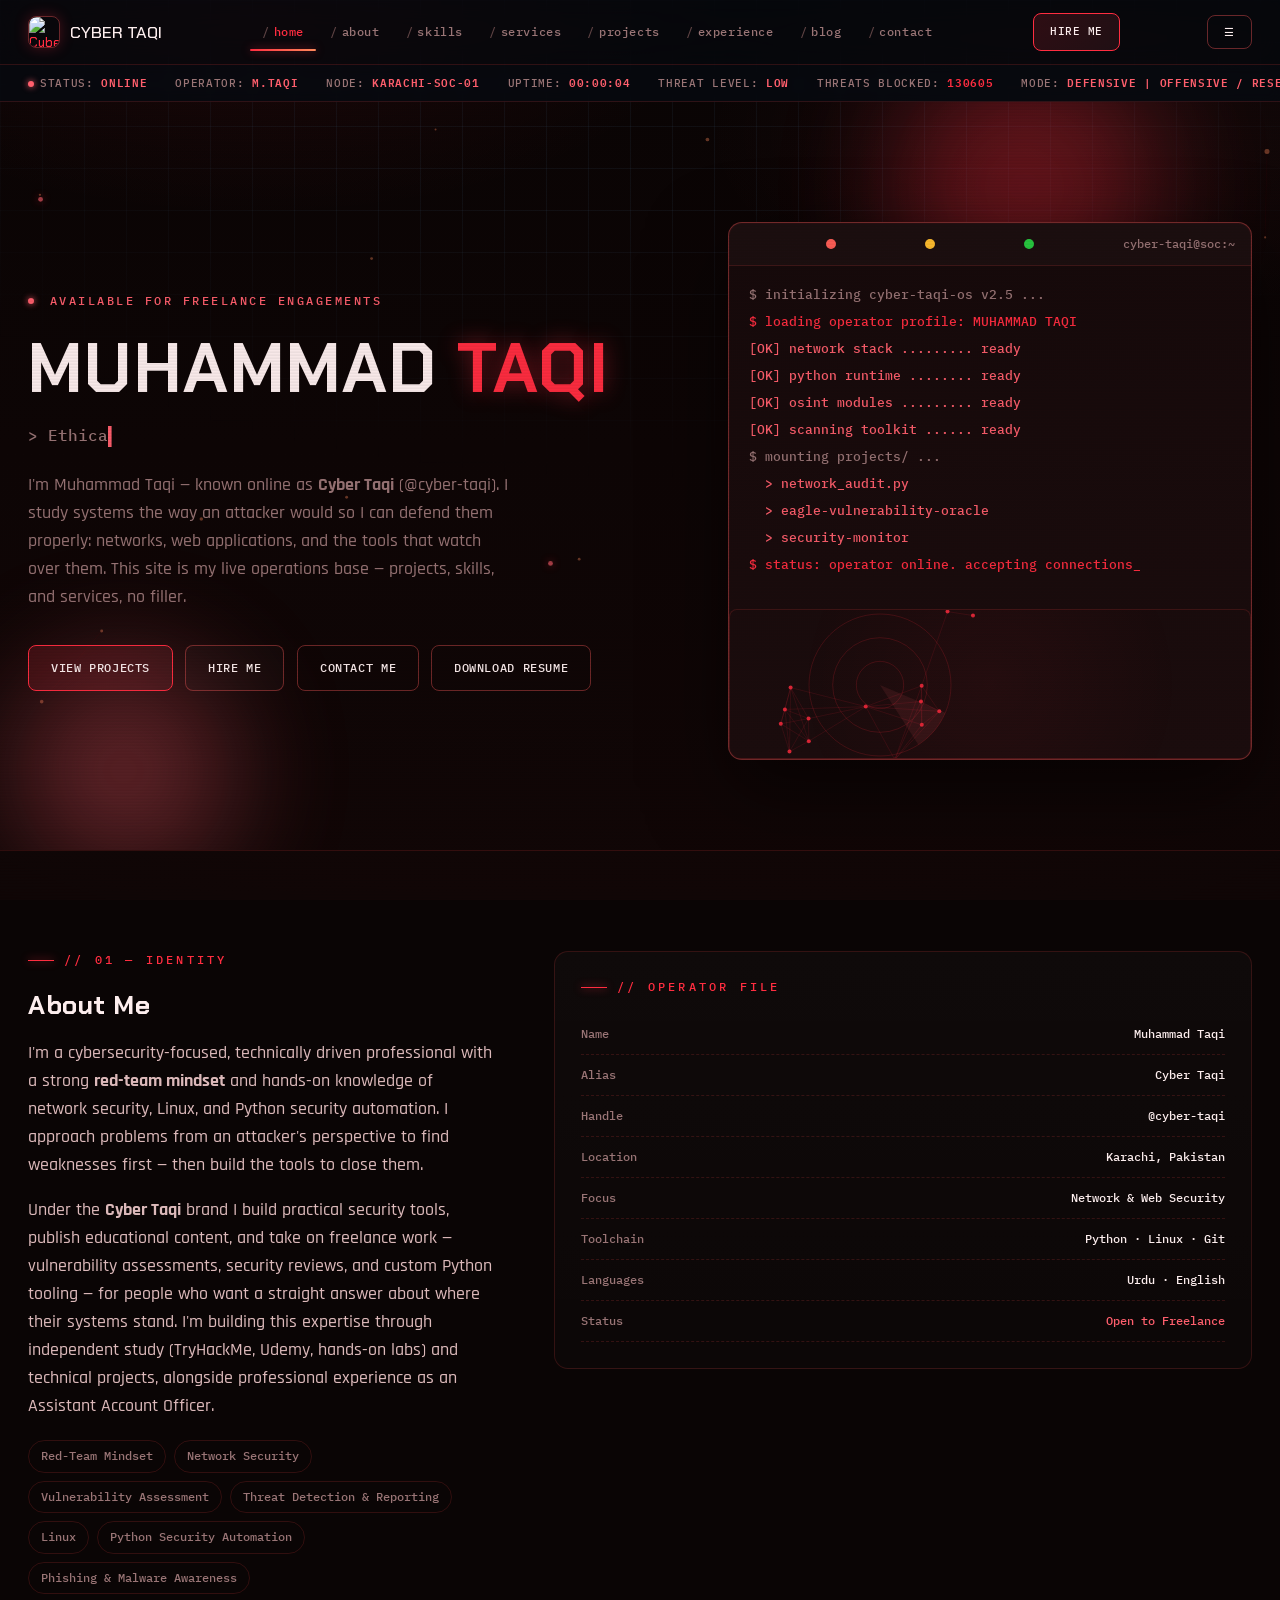
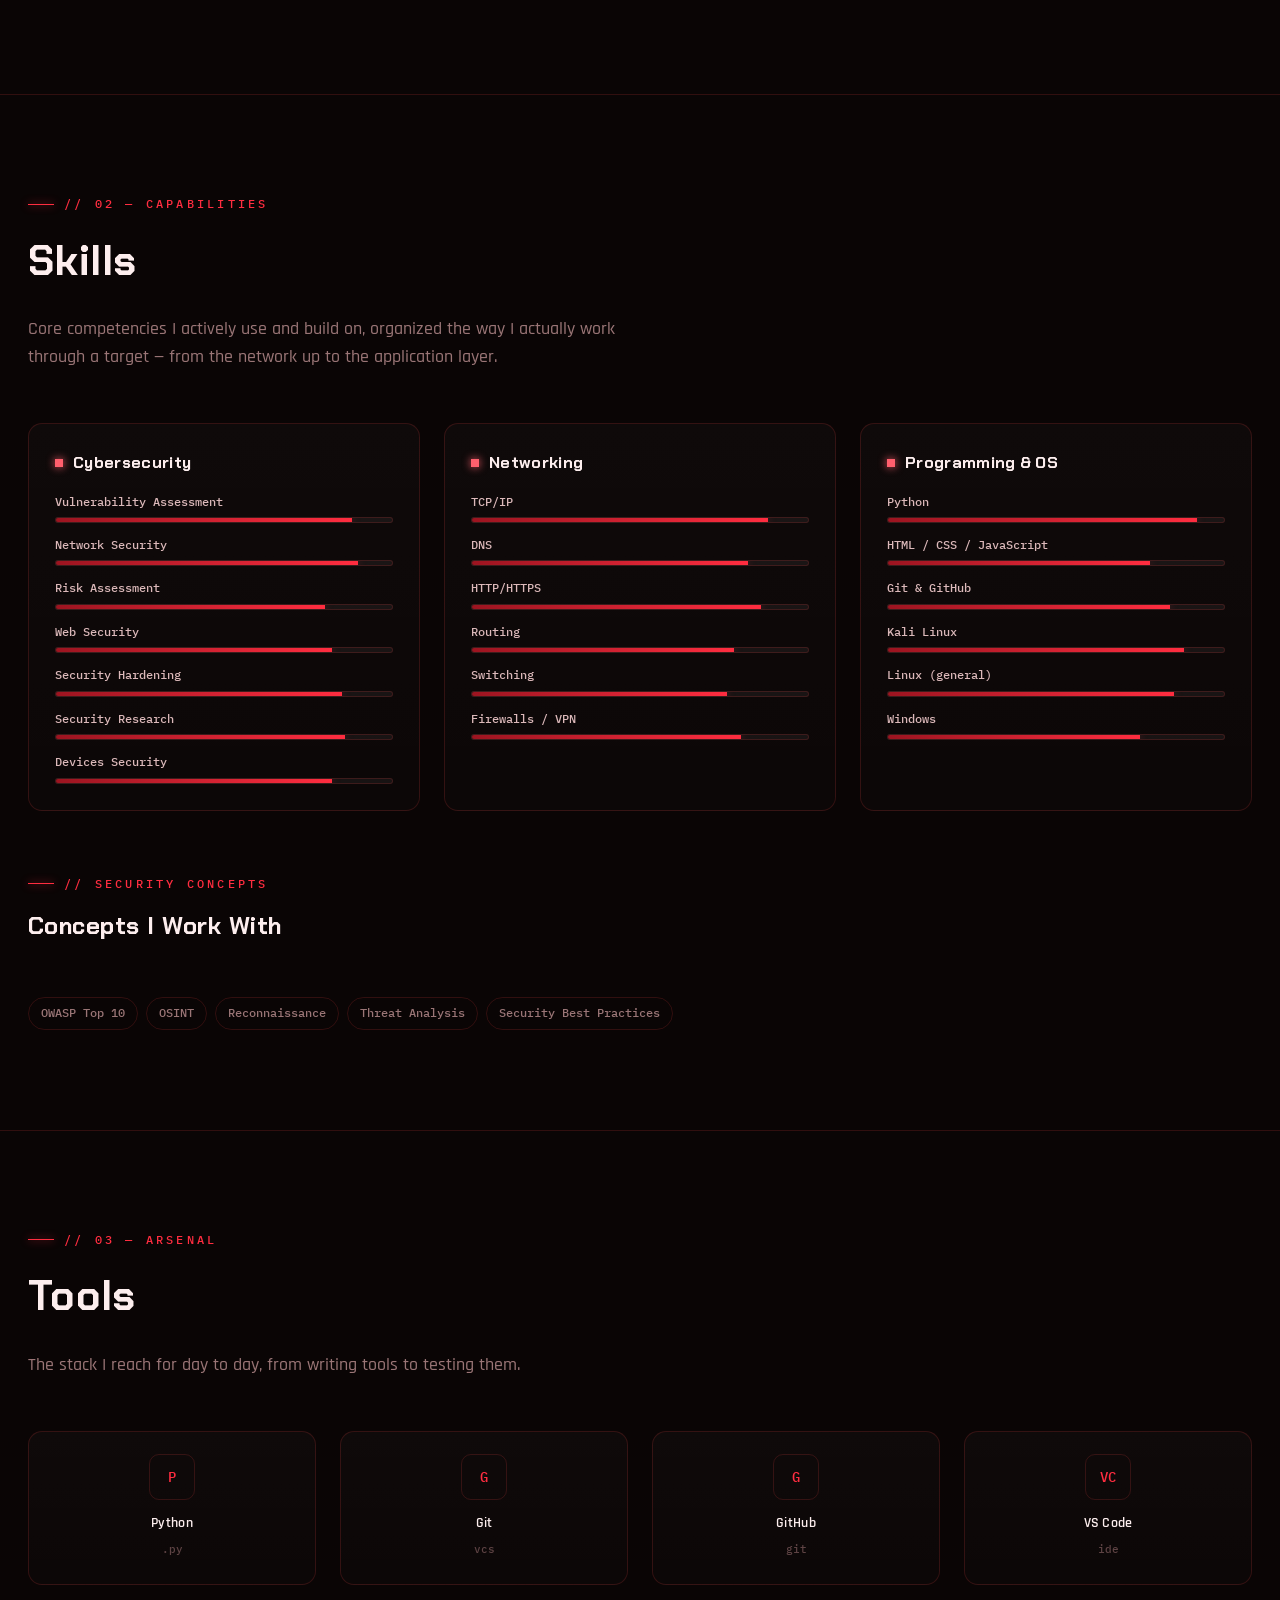
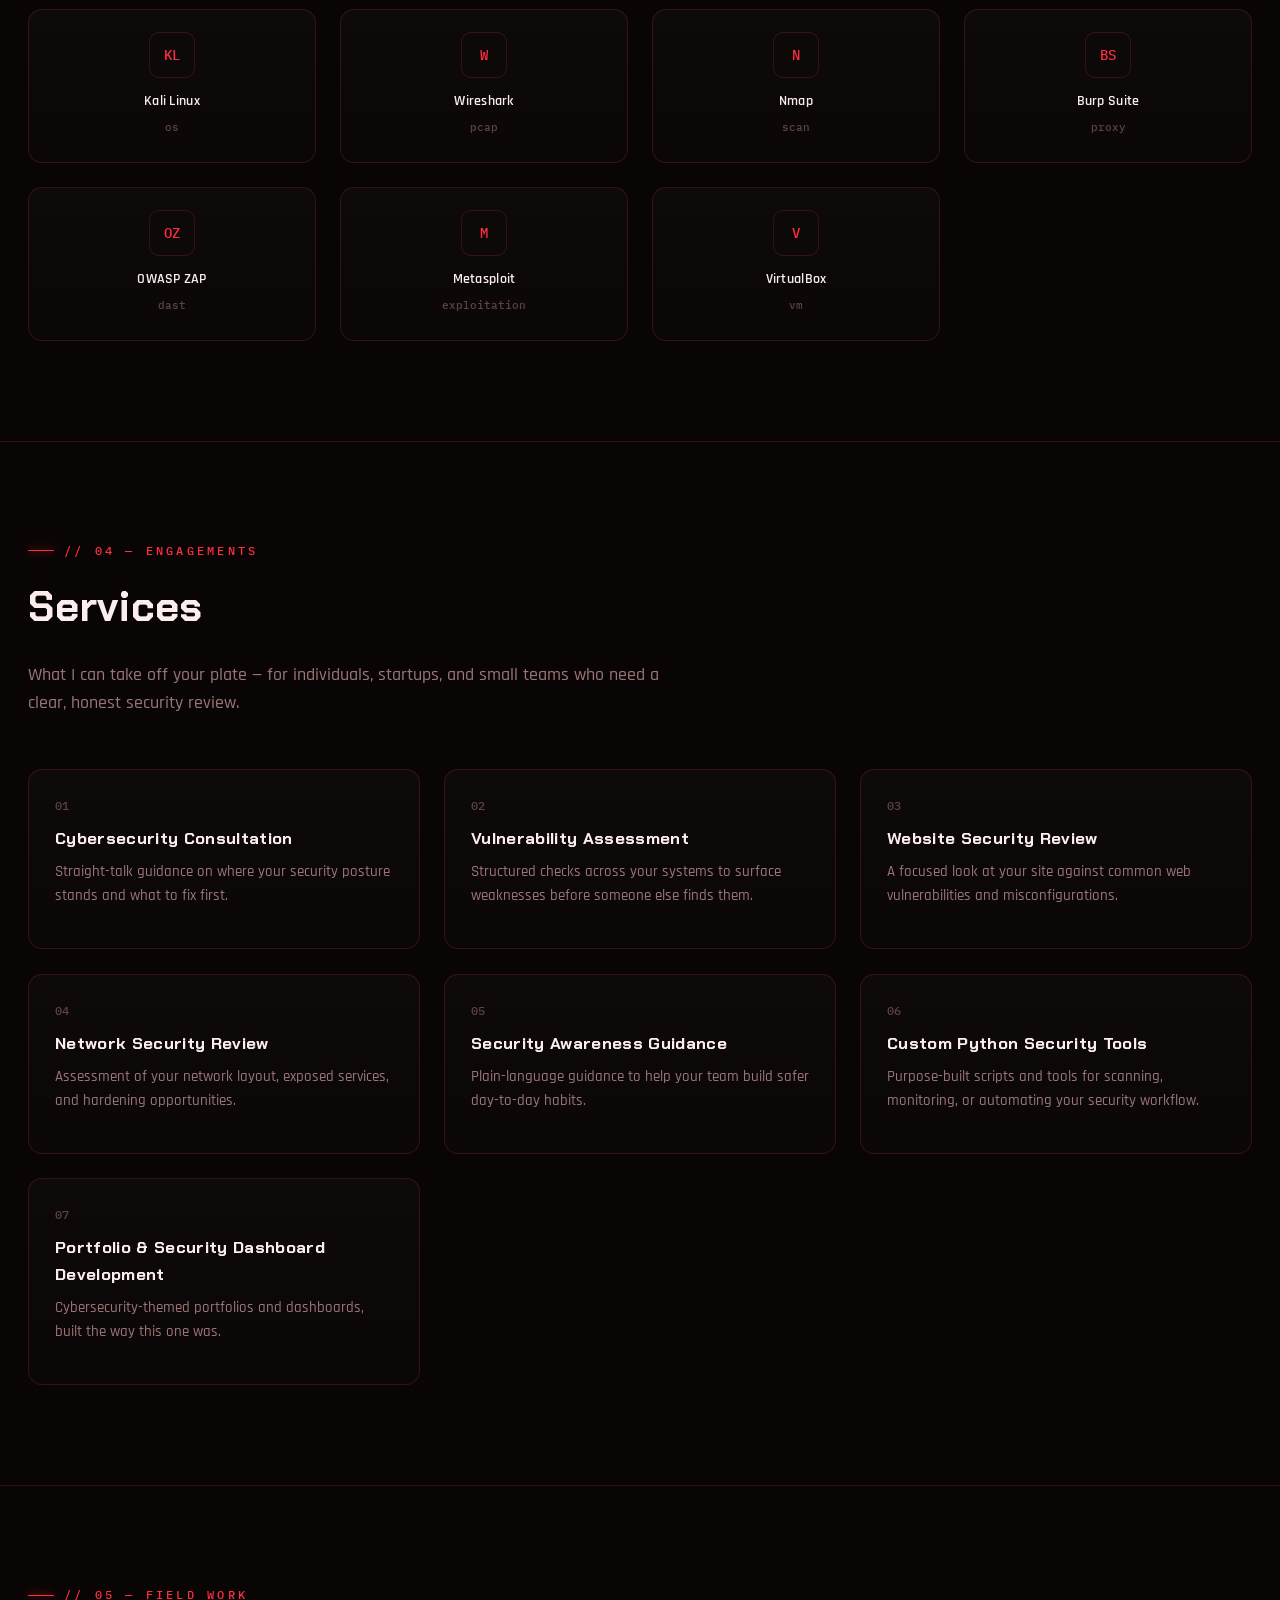
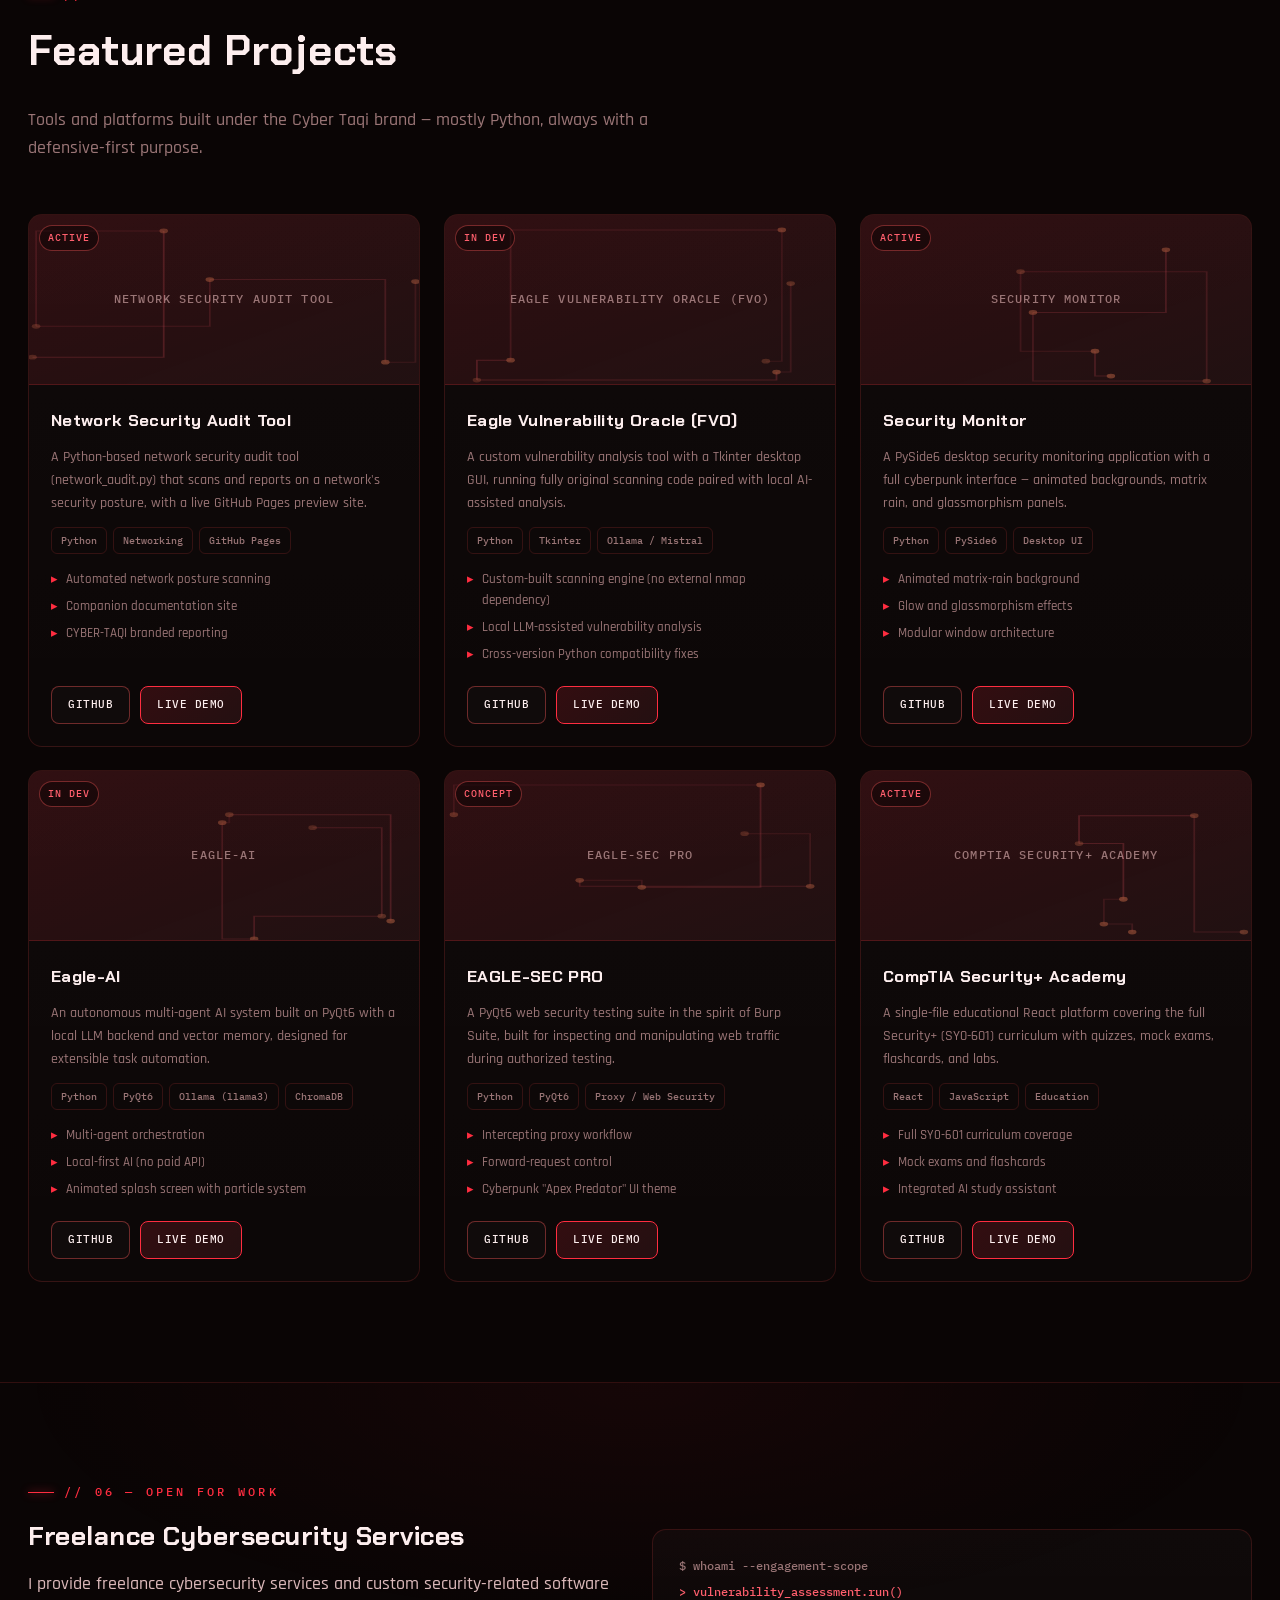
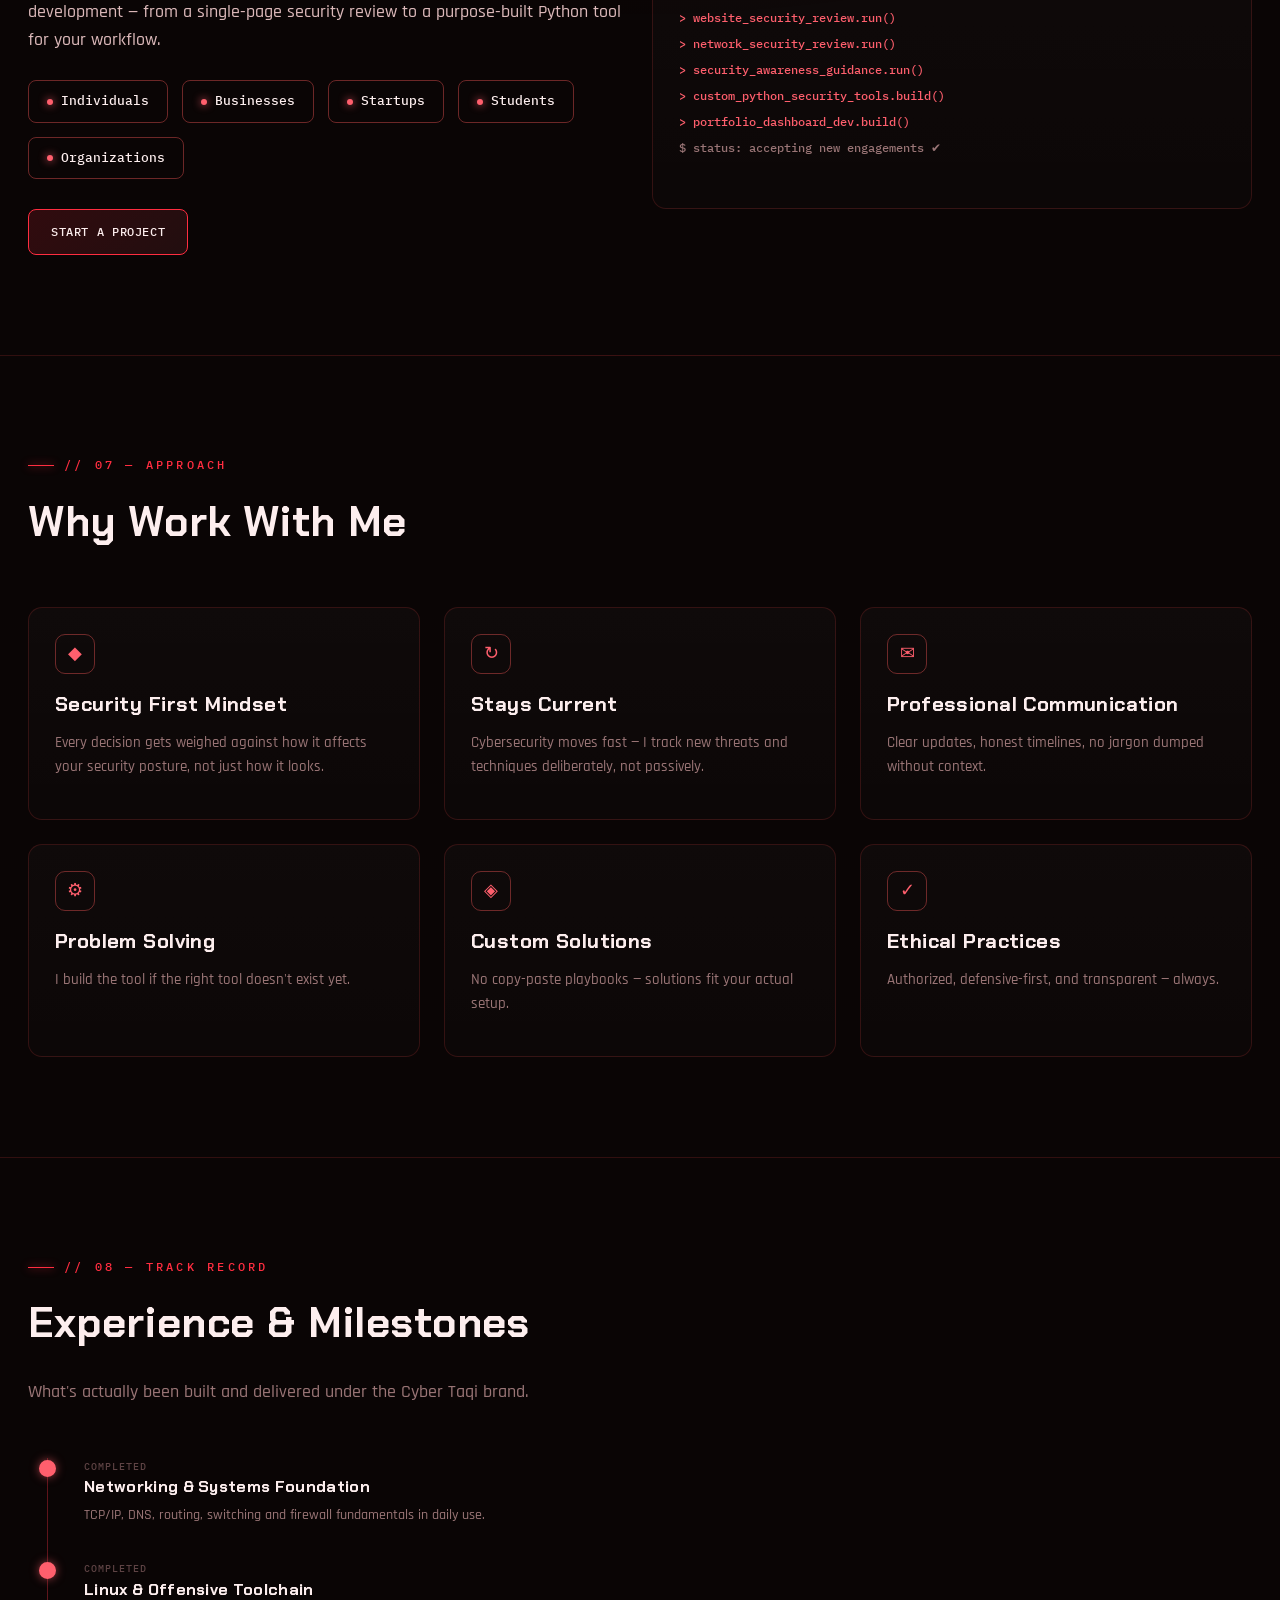
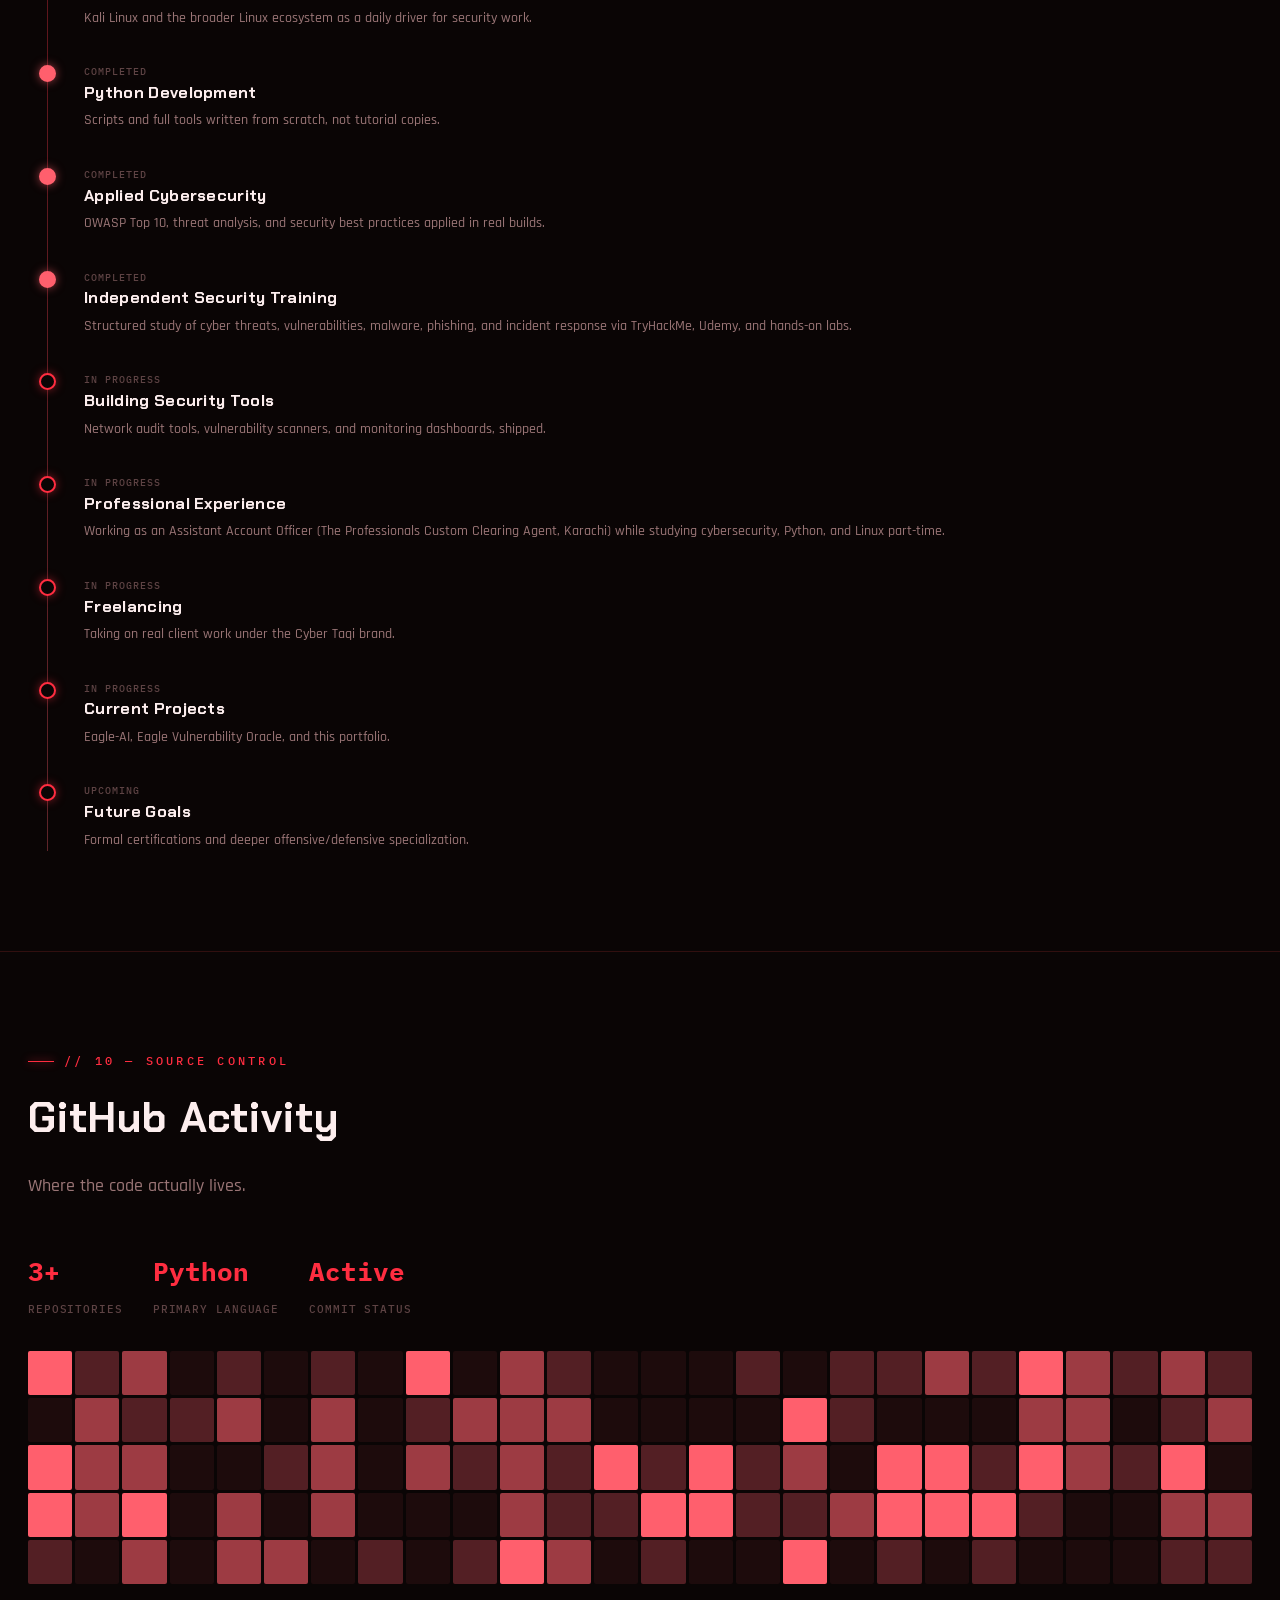
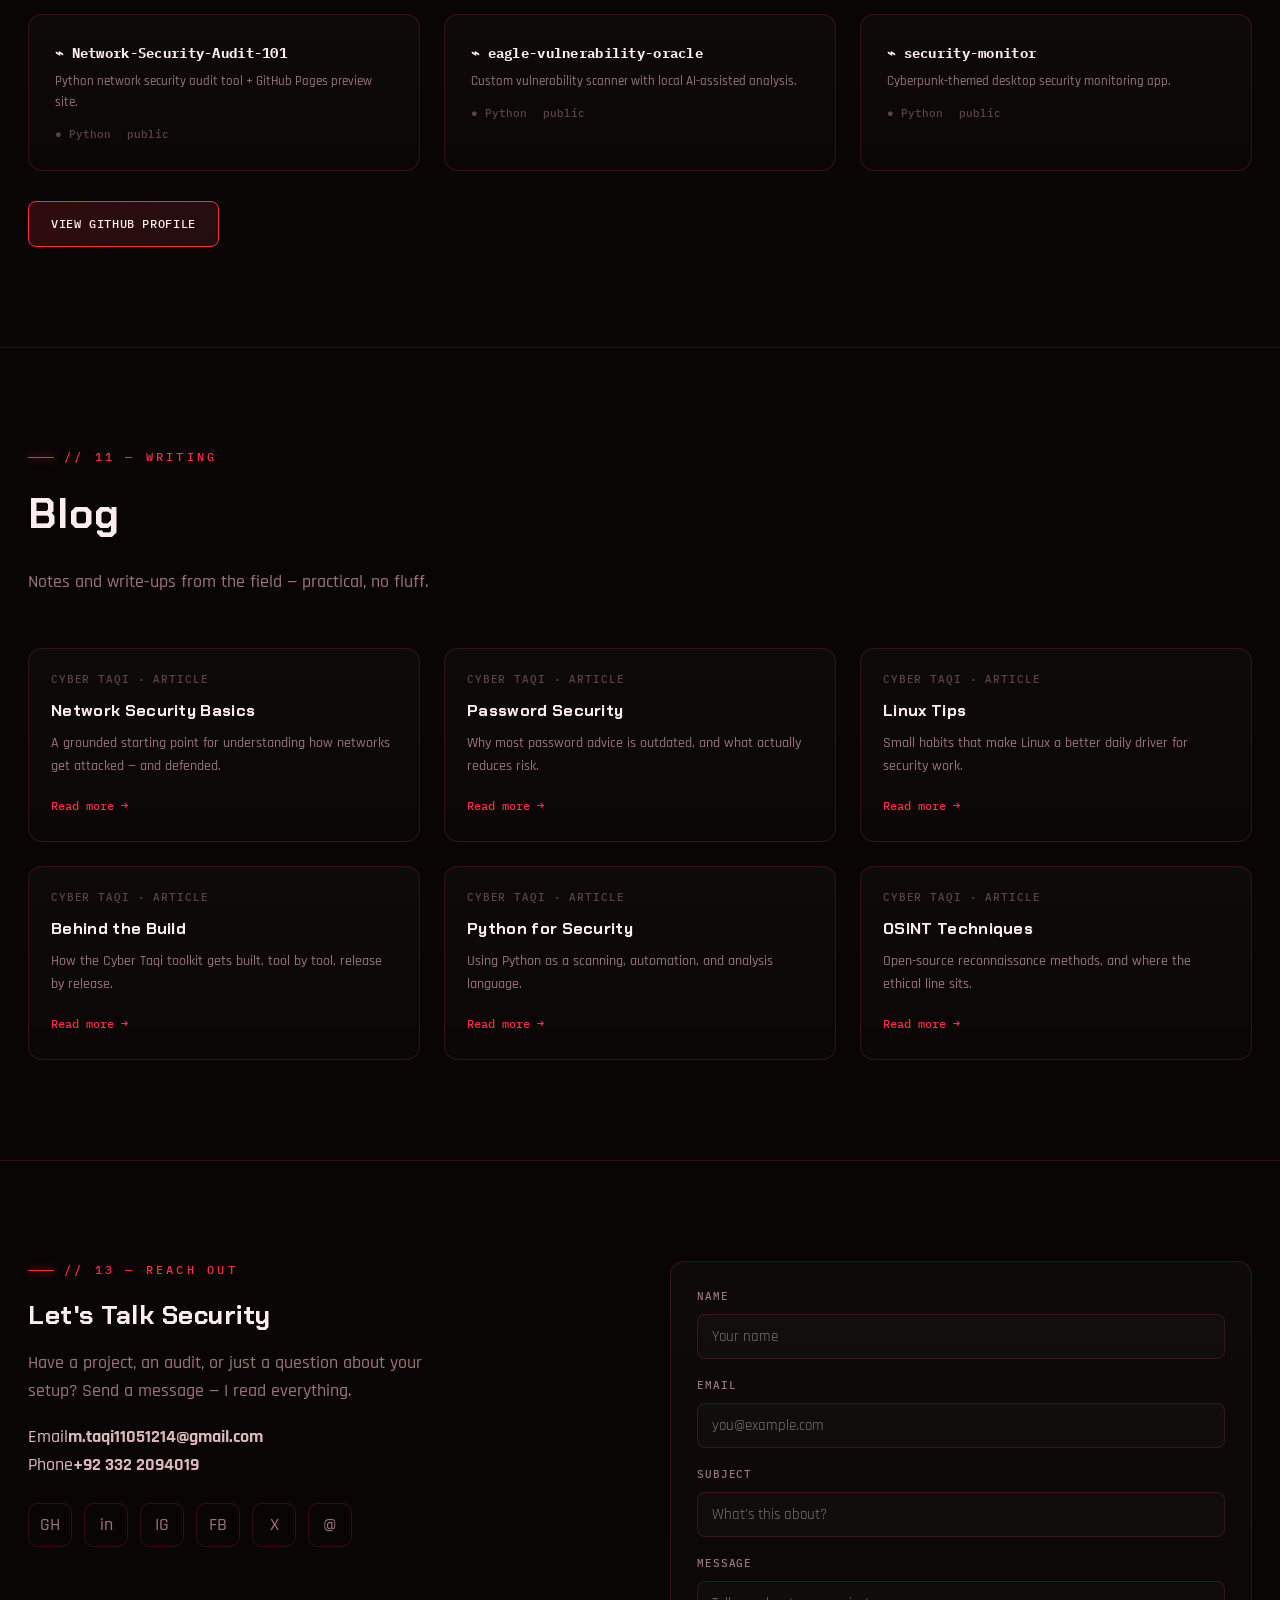
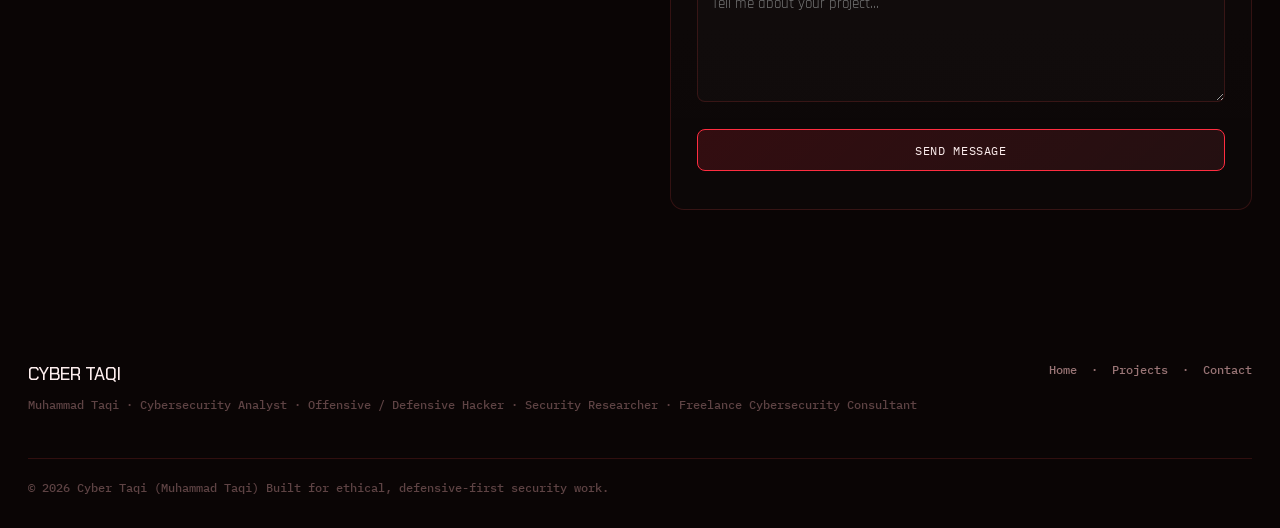
==== commit 47e9d5a2: "Update index.html" ====
--- a/index.html
+++ b/index.html
@@ -36,7 +36,7 @@
 <header class="navbar">
   <div class="wrap">
     <a href="#home" class="brand">
-      <span class="brand-mark"><img src="./cyber-taqi-crest.png" alt="Cyber Taqi crest" width="32" height="32"></span>
+      <span class="brand-mark"><img src="assets/cyber-taqi-crest.png" alt="Cyber Taqi crest" width="32" height="32"></span>
       CYBER&nbsp;TAQI
     </a>
     <nav class="nav-links">
@@ -86,7 +86,7 @@
           <a href="#projects" class="btn btn-primary">View Projects</a>
           <a href="#contact" class="btn">Hire Me</a>
           <a href="#contact" class="btn btn-ghost">Contact Me</a>
-          <a href="#" class="btn btn-ghost" id="resumeBtn">Download Resume</a>
+          <a href="assets/Muhammad-Taqi-Resume.pdf" class="btn btn-ghost" id="resumeBtn" download>Download Resume</a>
         </div>
       </div>
 
@@ -107,16 +107,16 @@
       <div class="reveal">
         <div class="eyebrow">// 01 — identity</div>
         <h2>About Me</h2>
-        <p>I'm a cybersecurity analyst and Offensive/Defensive hacker in the making — the kind who'd rather build a scanner from scratch than just read about how one works. My focus sits across <strong>network security</strong>, <strong>web application security</strong>, and <strong>OSINT</strong>, backed by daily reps in Linux and Python.</p>
-        <p>Under the <strong>Cyber Taqi</strong> brand I build practical security tools, publish educational content, and take on freelance work — audits, reviews, and custom tooling — for people who want a straight answer about where their systems stand.</p>
+        <p>I'm a cybersecurity-focused, technically driven professional with a strong <strong>red-team mindset</strong> and hands-on knowledge of network security, Linux, and Python security automation. I approach problems from an attacker's perspective to find weaknesses first — then build the tools to close them.</p>
+        <p>Under the <strong>Cyber Taqi</strong> brand I build practical security tools, publish educational content, and take on freelance work — vulnerability assessments, security reviews, and custom Python tooling — for people who want a straight answer about where their systems stand. I'm building this expertise through independent study (TryHackMe, Udemy, hands-on labs) and technical projects, alongside professional experience as an Assistant Account Officer.</p>
         <div class="about-focus">
+          <span class="chip">Red-Team Mindset</span>
           <span class="chip">Network Security</span>
-          <span class="chip">Offensive / Defensive Hacking</span>
+          <span class="chip">Vulnerability Assessment</span>
+          <span class="chip">Threat Detection &amp; Reporting</span>
           <span class="chip">Linux</span>
-          <span class="chip">Python UI-Based / Script Dev</span>
-          <span class="chip">OSINT Intelligence</span>
-          <span class="chip">Security Researcher</span>
-          <span class="chip">Threat Analysis</span>
+          <span class="chip">Python Security Automation</span>
+          <span class="chip">Phishing &amp; Malware Awareness</span>
         </div>
       </div>
       <div class="panel reveal about-id">
@@ -124,9 +124,10 @@
         <div class="row"><span>Name</span><b>Muhammad Taqi</b></div>
         <div class="row"><span>Alias</span><b>Cyber Taqi</b></div>
         <div class="row"><span>Handle</span><b>@cyber-taqi</b></div>
+        <div class="row"><span>Location</span><b>Karachi, Pakistan</b></div>
         <div class="row"><span>Focus</span><b>Network &amp; Web Security</b></div>
         <div class="row"><span>Toolchain</span><b>Python · Linux · Git</b></div>
-        <div class="row"><span>Interests</span><b>OSINT, Recon, Hardening</b></div>
+        <div class="row"><span>Languages</span><b>Urdu · English</b></div>
         <div class="row"><span>Status</span><b style="color:var(--green)">Open to Freelance</b></div>
       </div>
     </div>
@@ -322,13 +323,15 @@
         <div class="eyebrow">// 13 — reach out</div>
         <h2>Let's Talk Security</h2>
         <p style="color:var(--text-dim);max-width:420px;">Have a project, an audit, or just a question about your setup? Send a message — I read everything.</p>
+        <div class="row" style="margin-top:18px;"><span>Email</span><b><a href="mailto:m.taqi11051214@gmail.com" style="color:var(--accent,inherit);">m.taqi11051214@gmail.com</a></b></div>
+        <div class="row"><span>Phone</span><b>+92 332 2094019</b></div>
         <div class="social-grid">
-          <a class="social-btn" href="#" title="GitHub — @cyber-taqi" aria-label="GitHub">GH</a>
+          <a class="social-btn" href="https://github.com/taqi2508f-ui" target="_blank" rel="noopener" title="GitHub — @taqi2508f-ui" aria-label="GitHub">GH</a>
           <a class="social-btn" href="#" title="LinkedIn — @cyber-taqi" aria-label="LinkedIn">in</a>
-          <a class="social-btn" href="#" title="Instagram — @cyber-taqi" aria-label="Instagram">IG</a>
+          <a class="social-btn" href="https://instagram.com/cyber_taqi" target="_blank" rel="noopener" title="Instagram — @cyber_taqi" aria-label="Instagram">IG</a>
           <a class="social-btn" href="#" title="Facebook — @cyber-taqi" aria-label="Facebook">FB</a>
           <a class="social-btn" href="#" title="X — @cyber-taqi" aria-label="X">X</a>
-          <a class="social-btn" href="#" title="Discord — @cyber-taqi" aria-label="Discord">DC</a>
+          <a class="social-btn" href="mailto:m.taqi11051214@gmail.com" title="Email" aria-label="Email">@</a>
         </div>
       </div>
       <form class="panel reveal" id="contactForm">
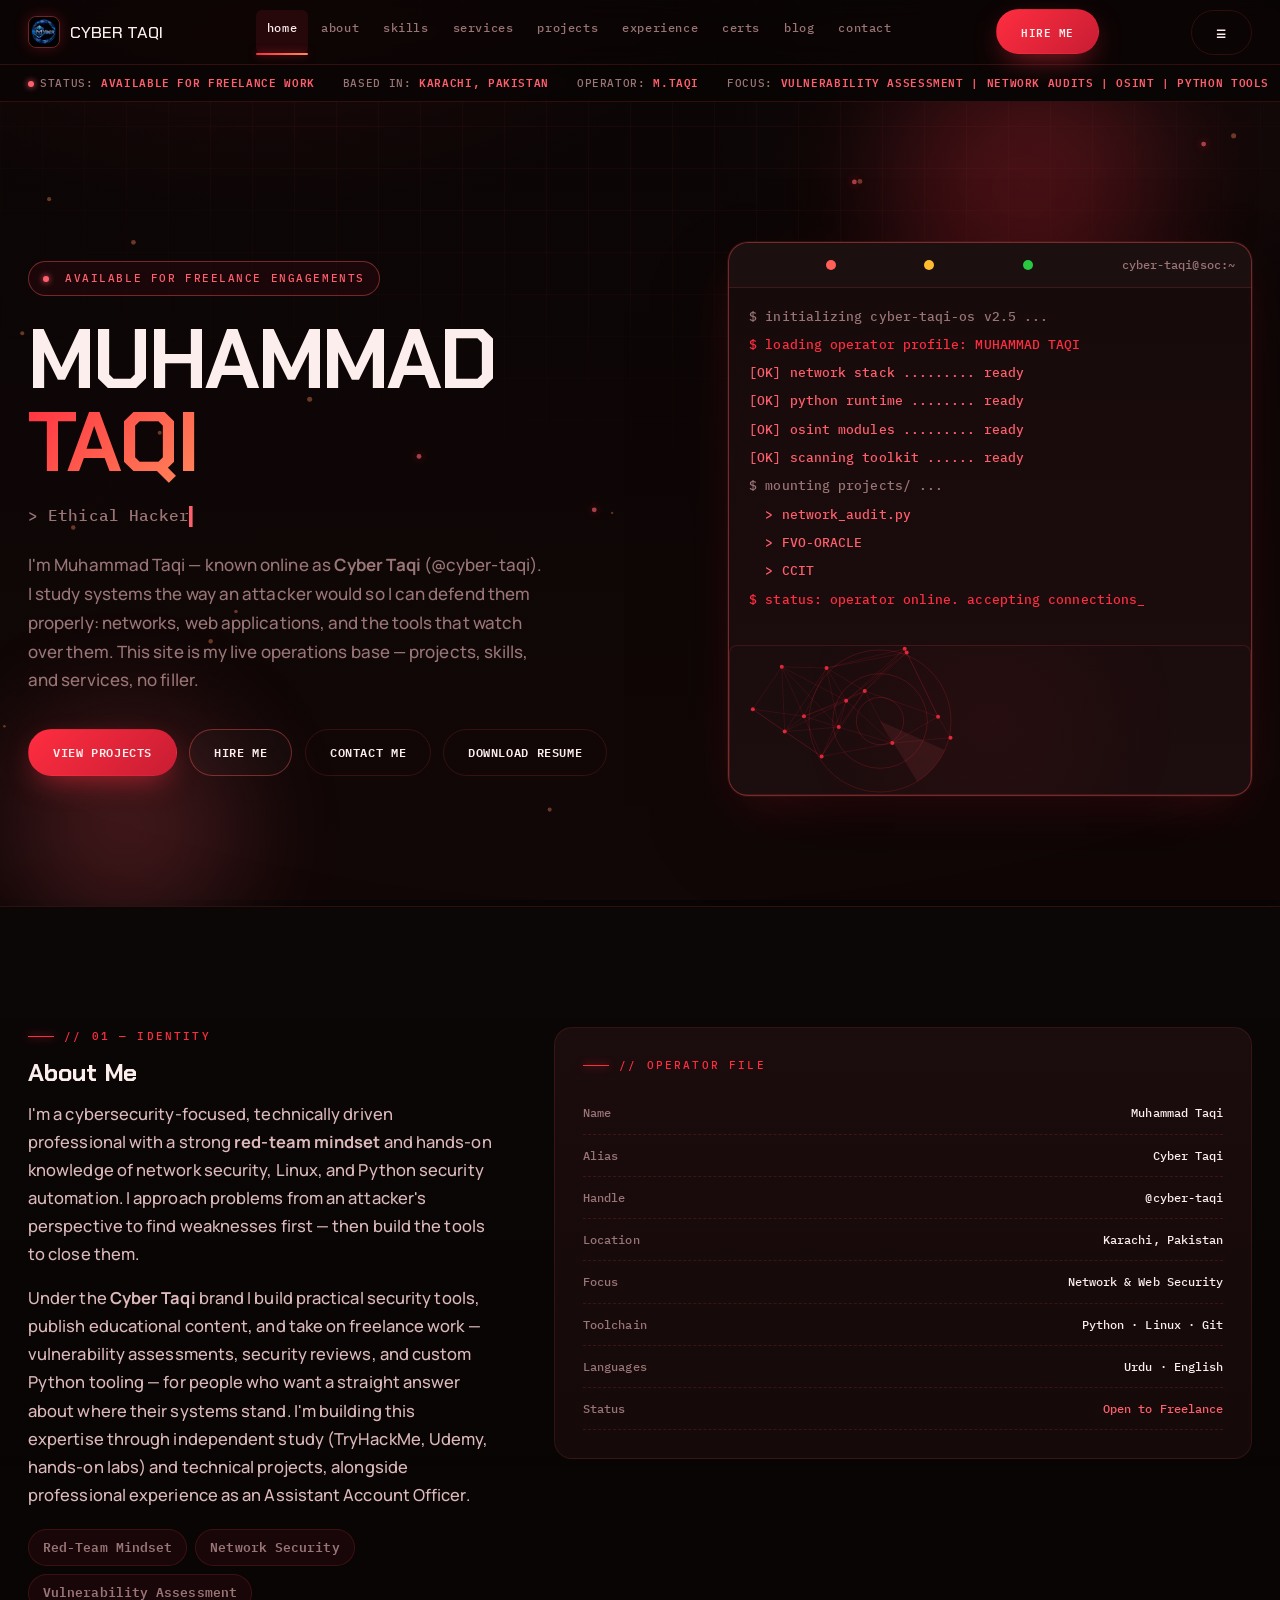
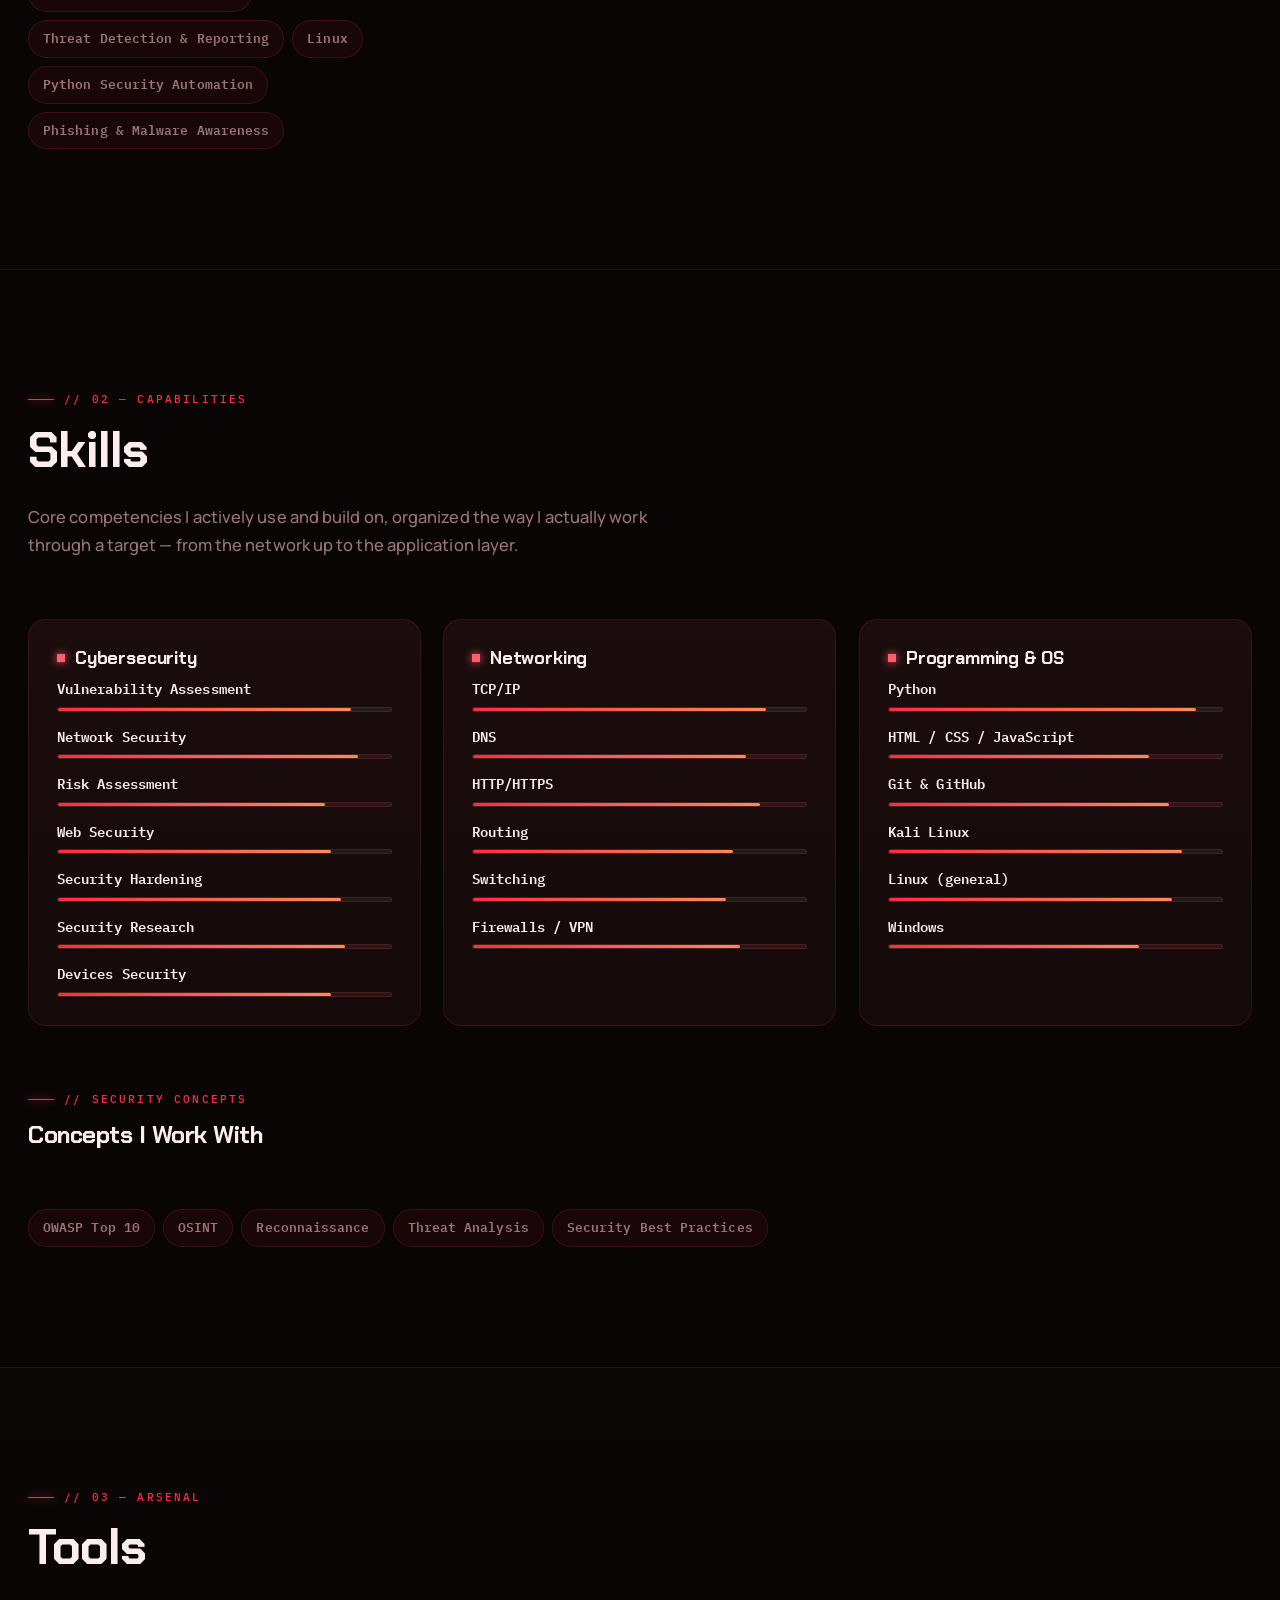
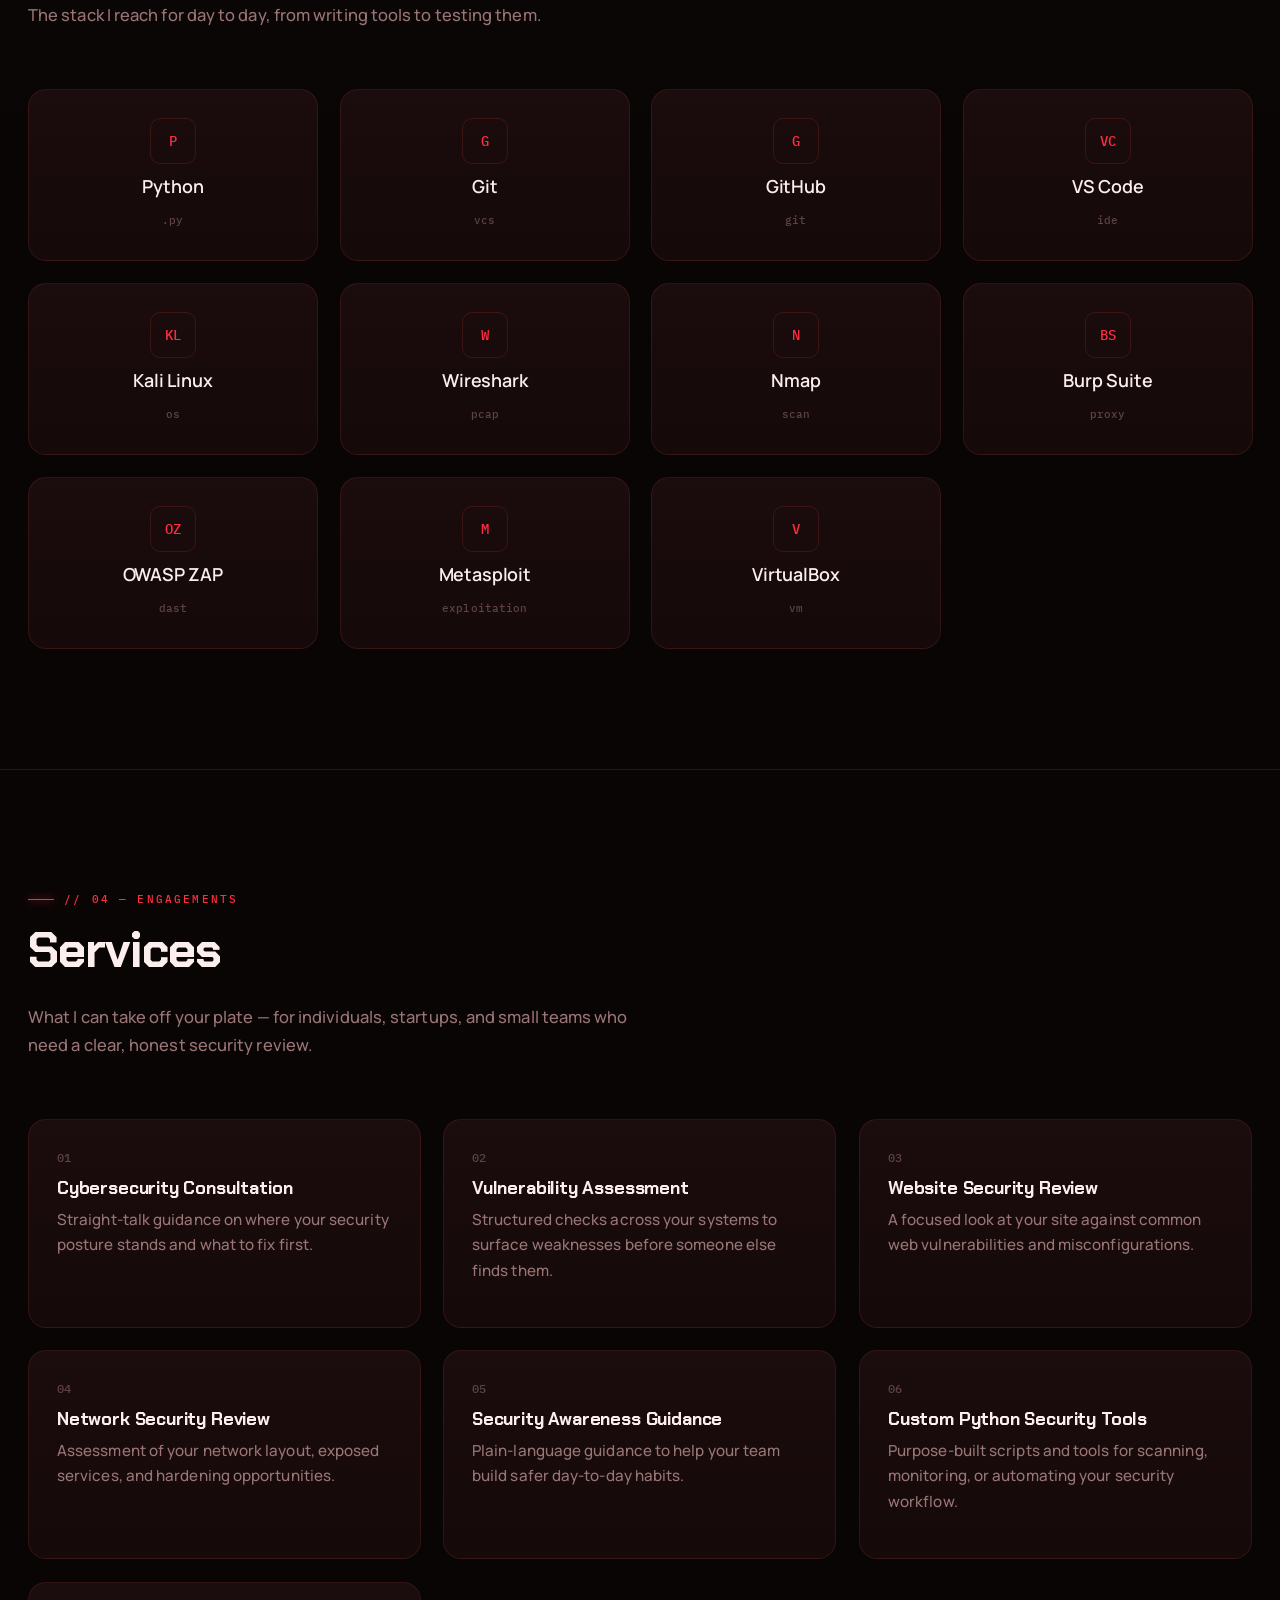
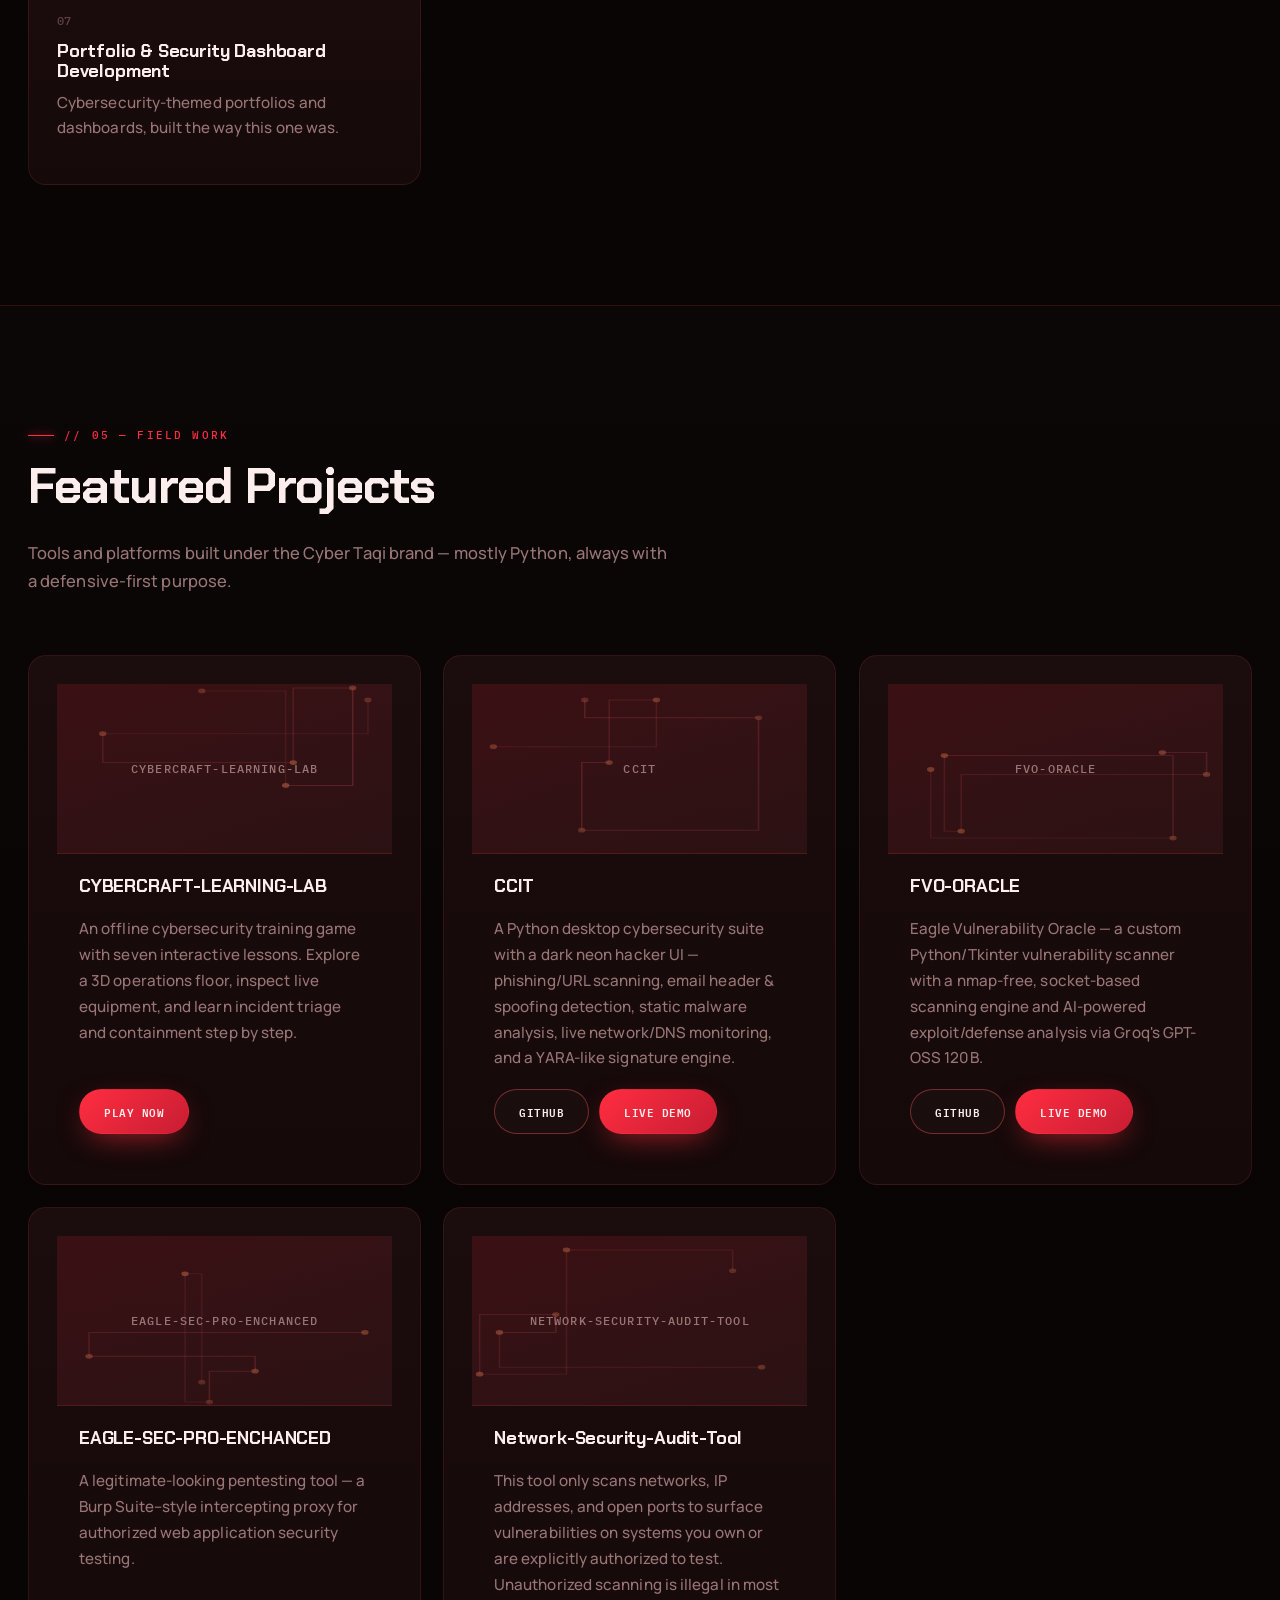
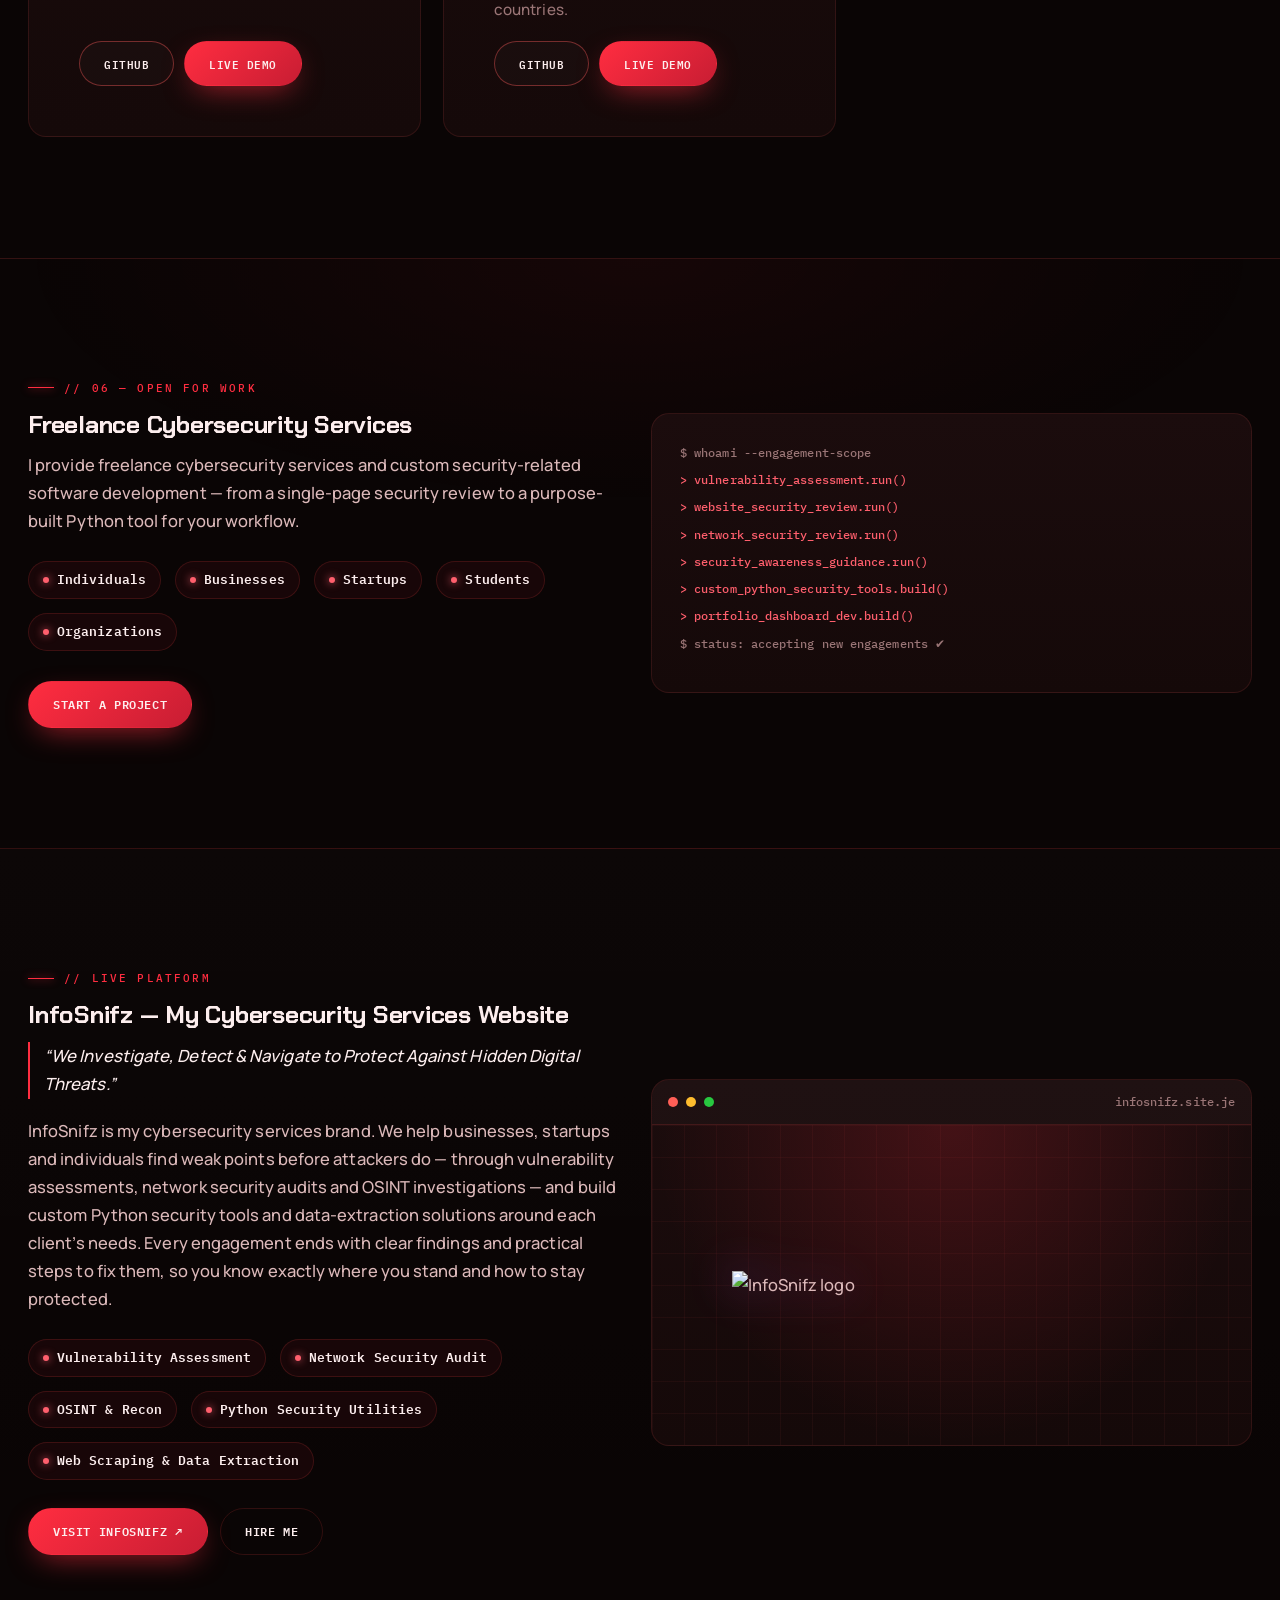
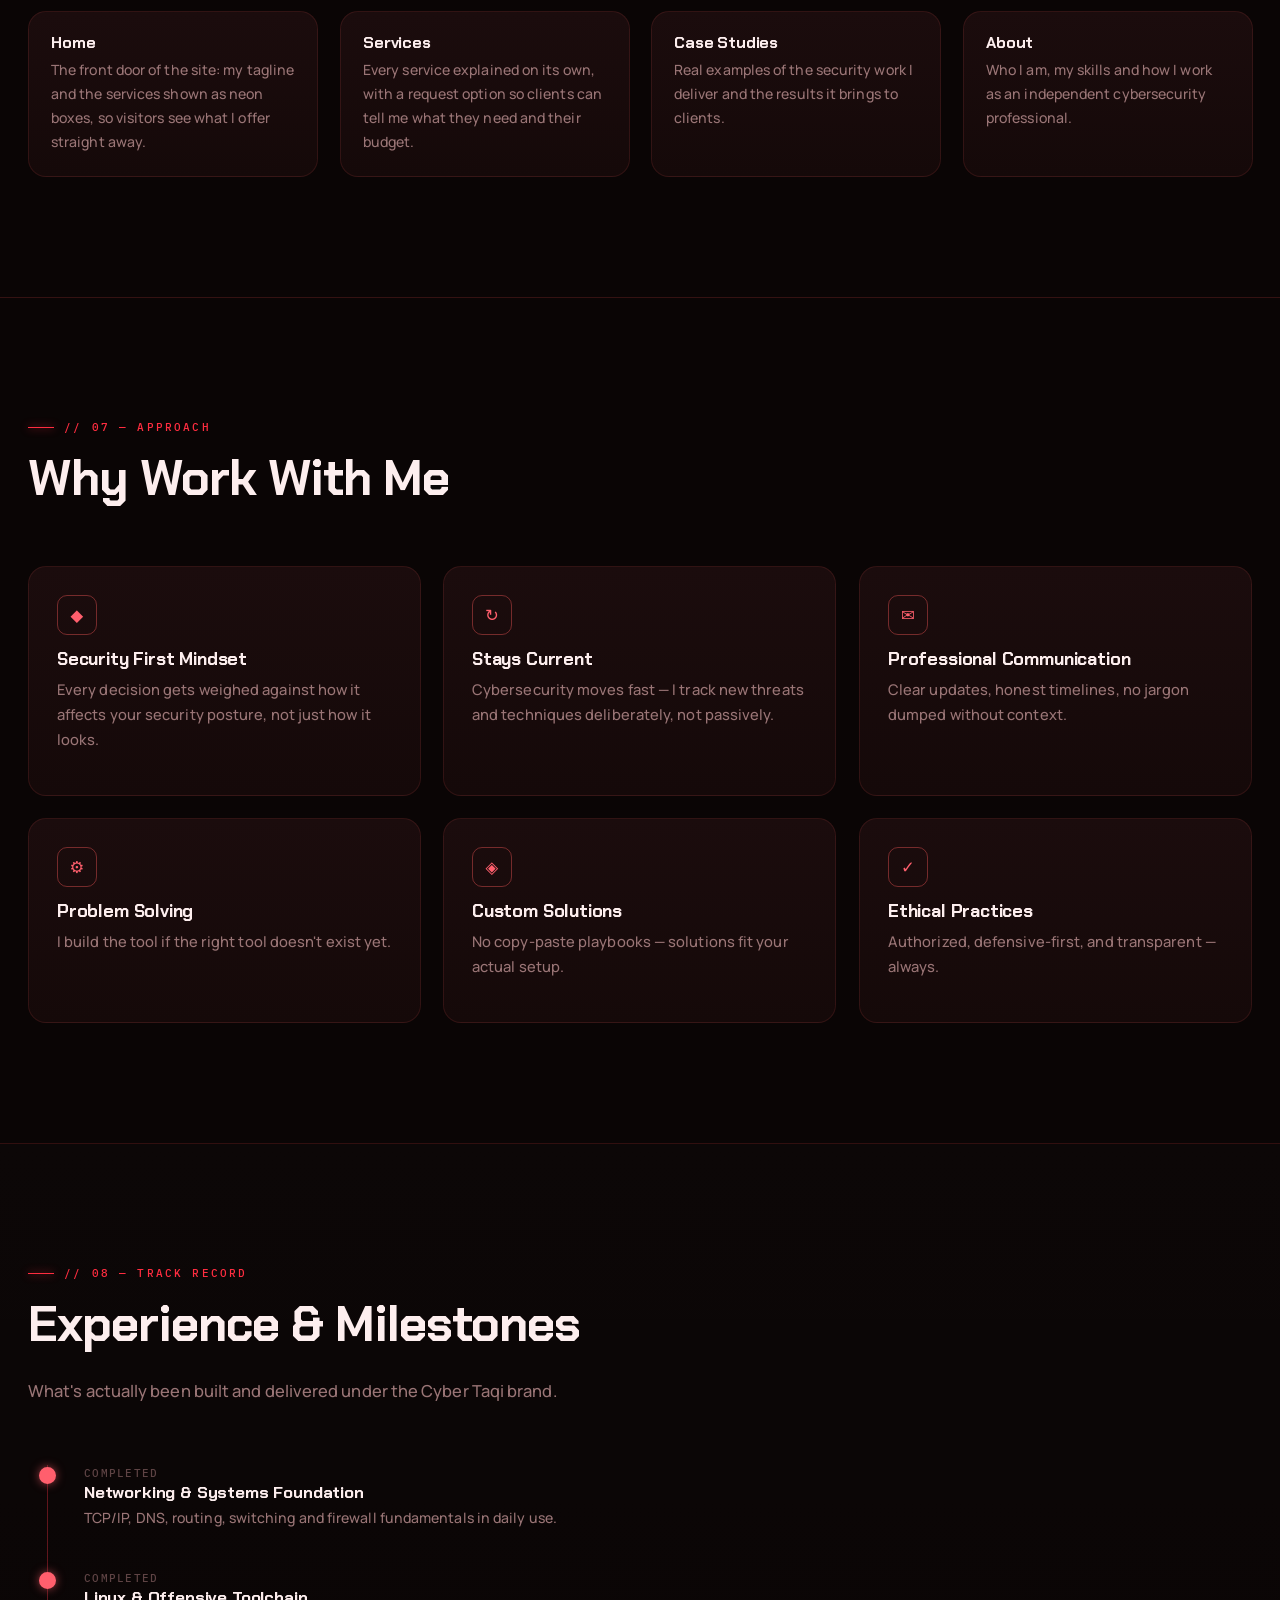
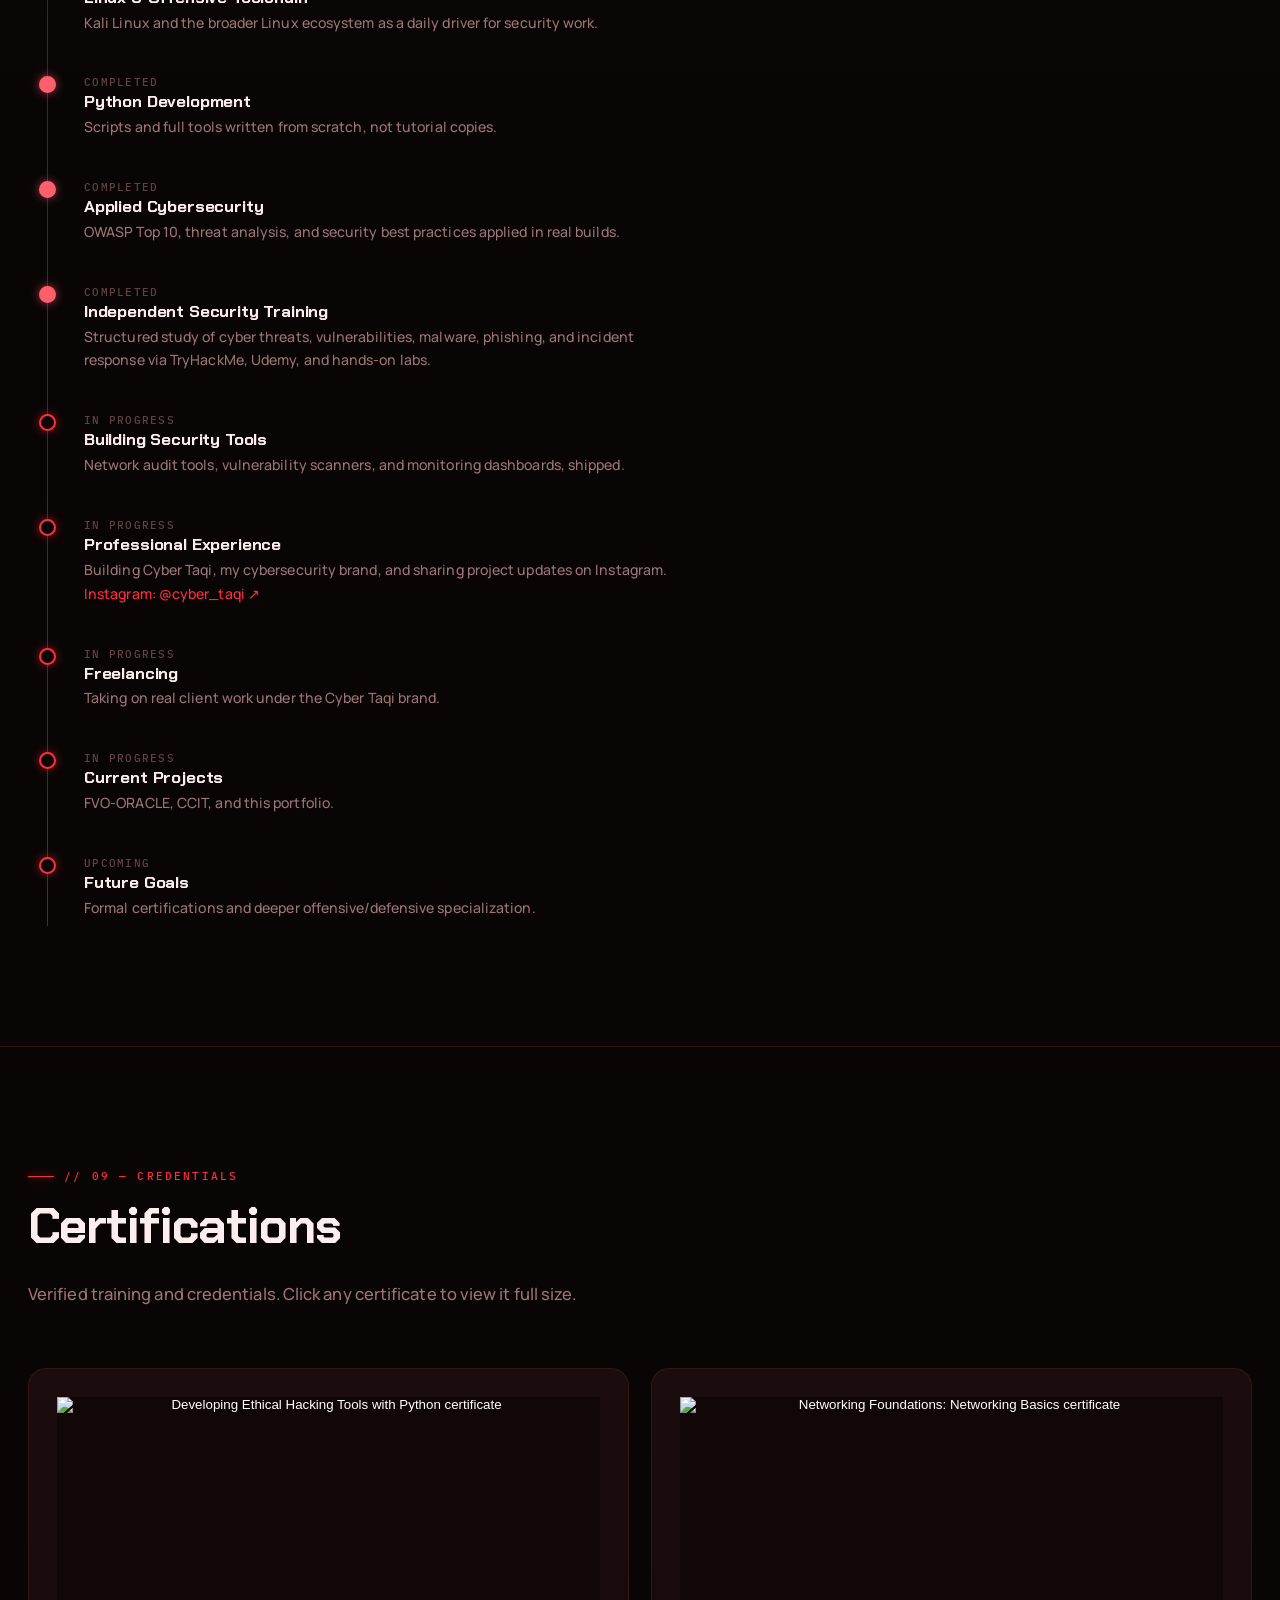
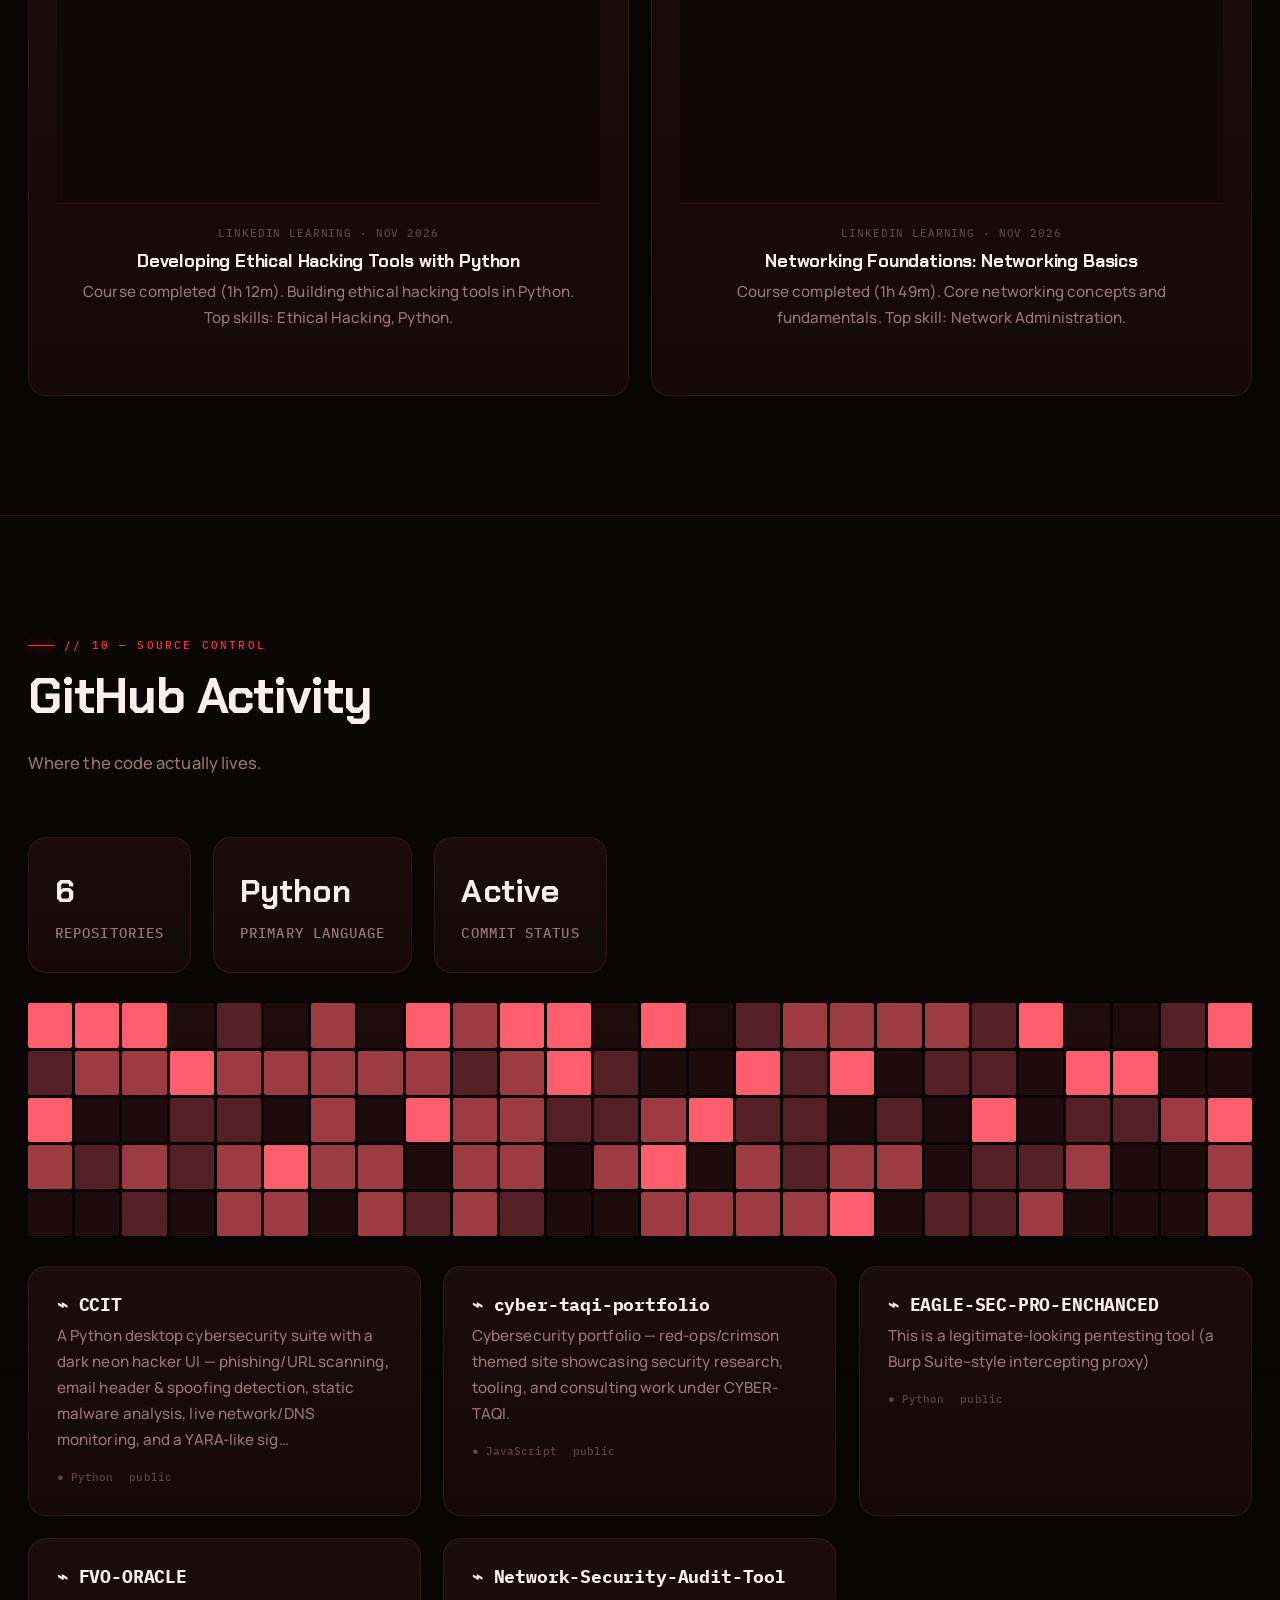
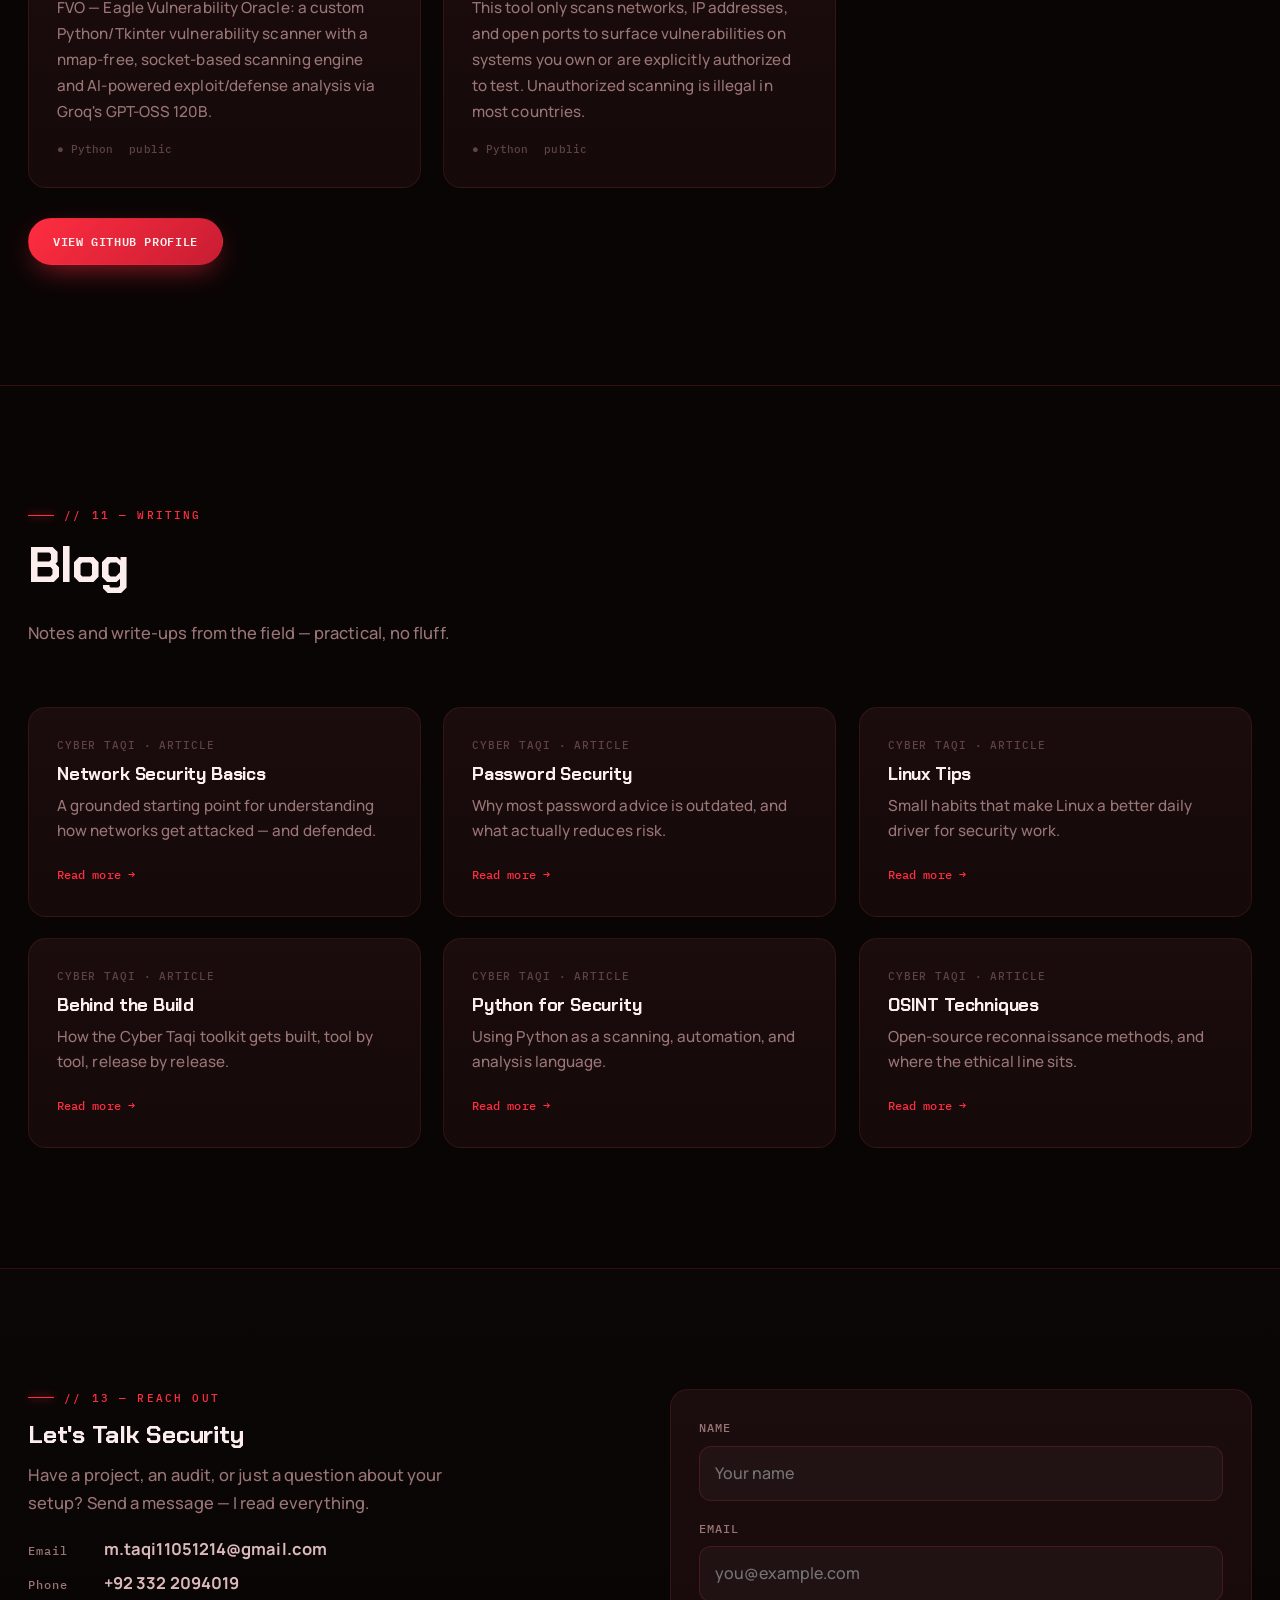
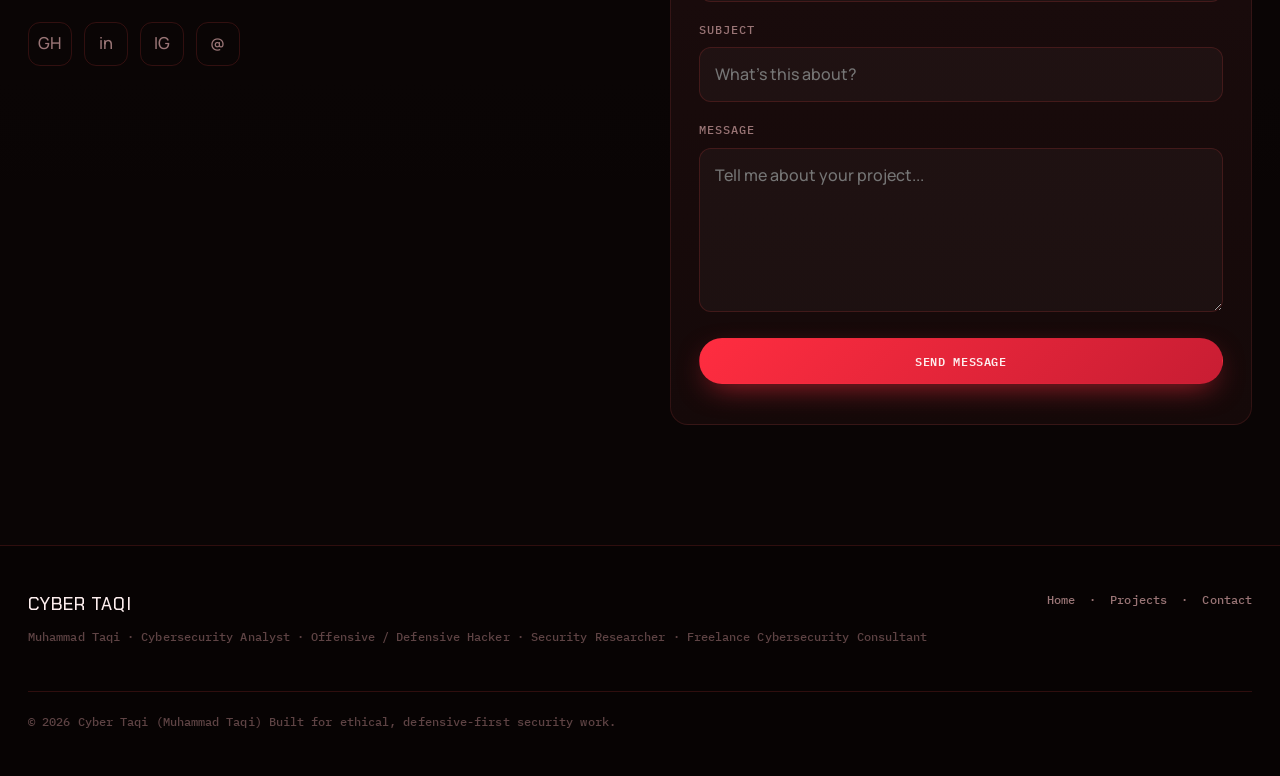
==== commit c39d530f: "do it" ====
--- a/index.html
+++ b/index.html
@@ -2,7 +2,8 @@
 <html lang="en">
 <head>
 <meta charset="UTF-8">
-<meta name="viewport" content="width=device-width, initial-scale=1.0">
+<meta name="viewport" content="width=device-width, initial-scale=1.0, viewport-fit=cover">
+<meta name="theme-color" content="#0a0505">
 <title>Muhammad Taqi | Cyber Taqi — Cybersecurity Analyst &amp; Offensive/Defensive Hacker</title>
 <meta name="description" content="Muhammad Taqi (Cyber Taqi) — Cybersecurity Analyst, Offensive/Defensive Hacker &amp; Security Researcher. Freelance vulnerability assessments, network security reviews and custom Python security tooling.">
 <meta name="theme-color" content="#04070c">
@@ -14,15 +15,18 @@
 
 <link rel="preconnect" href="https://fonts.googleapis.com">
 <link rel="preconnect" href="https://fonts.gstatic.com" crossorigin>
-<link href="https://fonts.googleapis.com/css2?family=Chakra+Petch:wght@500;600;700&family=Rajdhani:wght@400;500;600;700&family=IBM+Plex+Mono:wght@400;500;600&display=swap" rel="stylesheet">
+<link href="https://fonts.googleapis.com/css2?family=Chakra+Petch:wght@500;600;700&family=Manrope:wght@400;500;600;700;800&family=IBM+Plex+Mono:wght@400;500;600&display=swap" rel="stylesheet">
 <link rel="stylesheet" href="style.css">
 </head>
 <body>
 
 <!-- boot loader (skipped for prefers-reduced-motion) -->
 <div class="boot-loader" id="bootLoader">
-  <div class="boot-loader-inner mono">
-    <div class="boot-log" id="bootLog"></div>
+  <div class="boot-loader-inner">
+    <div class="boot-logo" role="img" aria-label="Cyber Taqi logo">
+      <img class="boot-ring" src="assets/logo-ring.png" alt="">
+      <img class="boot-core" src="assets/logo-core.png" alt="">
+    </div>
     <div class="boot-bar"><span id="bootBarFill"></span></div>
   </div>
 </div>
@@ -39,33 +43,32 @@
       <span class="brand-mark"><img src="assets/cyber-taqi-crest.png" alt="Cyber Taqi crest" width="32" height="32"></span>
       CYBER&nbsp;TAQI
     </a>
-    <nav class="nav-links">
+    <nav class="nav-links" id="navLinks">
       <a href="#home">home</a>
       <a href="#about">about</a>
       <a href="#skills">skills</a>
       <a href="#services">services</a>
       <a href="#projects">projects</a>
       <a href="#experience">experience</a>
+      <a href="#certifications">certs</a>
       <a href="#blog">blog</a>
       <a href="#contact">contact</a>
     </nav>
     <div class="nav-cta">
       <a href="#contact" class="btn btn-primary btn-sm">Hire Me</a>
     </div>
-    <button class="burger btn btn-ghost btn-sm" id="burgerBtn">☰</button>
+    <button class="burger btn btn-ghost btn-sm" id="burgerBtn" aria-label="Menu" aria-expanded="false" aria-controls="navLinks">☰</button>
   </div>
 </header>
 
 <!-- ================= HUD STATUS STRIP ================= -->
 <div class="hud-strip">
   <div class="wrap">
-    <span><span class="hud-dot"></span>STATUS: <b>ONLINE</b></span>
+    <span><span class="hud-dot"></span>STATUS: <b>AVAILABLE FOR FREELANCE WORK</b></span>
+    <span>BASED IN: <b>KARACHI, PAKISTAN</b></span>
     <span>OPERATOR: <b>M.TAQI</b></span>
-    <span>NODE: <b id="hudNode">KARACHI-SOC-01</b></span>
-    <span>UPTIME: <b id="hudUptime">00:00:00</b></span>
-    <span>THREAT LEVEL: <b style="color:var(--green)">LOW</b></span>
-    <span>THREATS BLOCKED: <b class="live-count mono" id="hudThreats">000000</b></span>
-    <span>MODE: <b>DEFENSIVE | OFFENSIVE / RESEARCH </b></span>
+    <span>FOCUS: <b>VULNERABILITY ASSESSMENT | NETWORK AUDITS | OSINT | PYTHON TOOLS</b></span>
+    <span>CONTACT: <b><a href="mailto:m.taqi11051214@gmail.com" style="color:inherit;">m.taqi11051214@gmail.com</a></b></span>
   </div>
 </div>
 
@@ -261,6 +264,46 @@
     </div>
   </section>
 
+  <!-- ================= INFOSNIFZ ================= -->
+  <section id="infosnifz">
+    <div class="wrap">
+      <div class="grid grid-2 infosnifz-grid" style="align-items:center;">
+        <div class="reveal">
+          <div class="eyebrow">// live platform</div>
+          <h2>InfoSnifz — My Cybersecurity Services Website</h2>
+          <p class="isz-tag">“We Investigate, Detect &amp; Navigate to Protect Against Hidden Digital Threats.”</p>
+          <p>InfoSnifz is my cybersecurity services brand. We help businesses, startups and individuals find weak points before attackers do — through vulnerability assessments, network security audits and OSINT investigations — and build custom Python security tools and data-extraction solutions around each client’s needs. Every engagement ends with clear findings and practical steps to fix them, so you know exactly where you stand and how to stay protected.</p>
+          <div class="avail-grid">
+            <span class="avail-chip">Vulnerability Assessment</span>
+            <span class="avail-chip">Network Security Audit</span>
+            <span class="avail-chip">OSINT &amp; Recon</span>
+            <span class="avail-chip">Python Security Utilities</span>
+            <span class="avail-chip">Web Scraping &amp; Data Extraction</span>
+          </div>
+          <div class="hero-actions" style="margin-top:28px;">
+            <a href="https://infosnifz.site.je/" target="_blank" rel="noopener noreferrer" class="btn btn-primary">Visit InfoSnifz ↗</a>
+            <a href="#contact" class="btn btn-ghost">Hire me</a>
+          </div>
+        </div>
+        <div class="reveal">
+          <div class="panel isz-browser">
+            <div class="terminal-head"><i class="tdot r"></i><i class="tdot y"></i><i class="tdot g"></i><span>infosnifz.site.je</span></div>
+            <img src="assets/infosnifz.png" alt="InfoSnifz website preview" loading="lazy" onerror="this.style.display='none';this.nextElementSibling.style.display='flex'">
+            <div class="isz-fallback">
+              <img class="isz-logo-img" src="assets/infosnifz-logo.png" alt="InfoSnifz logo">
+            </div>
+          </div>
+        </div>
+      </div>
+      <div class="isz-pages reveal">
+        <div class="panel"><h4>Home</h4><p>The front door of the site: my tagline and the services shown as neon boxes, so visitors see what I offer straight away.</p></div>
+        <div class="panel"><h4>Services</h4><p>Every service explained on its own, with a request option so clients can tell me what they need and their budget.</p></div>
+        <div class="panel"><h4>Case Studies</h4><p>Real examples of the security work I deliver and the results it brings to clients.</p></div>
+        <div class="panel"><h4>About</h4><p>Who I am, my skills and how I work as an independent cybersecurity professional.</p></div>
+      </div>
+    </div>
+  </section>
+
   <!-- ================= WHY CHOOSE ME ================= -->
   <section id="why">
     <div class="wrap">
@@ -281,6 +324,18 @@
         <p>What's actually been built and delivered under the Cyber Taqi brand.</p>
       </div>
       <div class="timeline" id="timelineList"></div>
+    </div>
+  </section>
+
+  <!-- ================= CERTIFICATIONS ================= -->
+  <section id="certifications">
+    <div class="wrap">
+      <div class="section-head reveal">
+        <div class="eyebrow">// 09 — credentials</div>
+        <h2>Certifications</h2>
+        <p>Verified training and credentials. Click any certificate to view it full size.</p>
+      </div>
+      <div class="grid grid-3" id="certGrid"></div>
     </div>
   </section>
 
@@ -327,10 +382,8 @@
         <div class="row"><span>Phone</span><b>+92 332 2094019</b></div>
         <div class="social-grid">
           <a class="social-btn" href="https://github.com/taqi2508f-ui" target="_blank" rel="noopener" title="GitHub — @taqi2508f-ui" aria-label="GitHub">GH</a>
-          <a class="social-btn" href="#" title="LinkedIn — @cyber-taqi" aria-label="LinkedIn">in</a>
+          <a class="social-btn" href="https://www.linkedin.com/in/muhammad-taqi-mukadam/" target="_blank" rel="noopener noreferrer" title="LinkedIn — Muhammad Taqi Mukadam" aria-label="LinkedIn">in</a>
           <a class="social-btn" href="https://instagram.com/cyber_taqi" target="_blank" rel="noopener" title="Instagram — @cyber_taqi" aria-label="Instagram">IG</a>
-          <a class="social-btn" href="#" title="Facebook — @cyber-taqi" aria-label="Facebook">FB</a>
-          <a class="social-btn" href="#" title="X — @cyber-taqi" aria-label="X">X</a>
           <a class="social-btn" href="mailto:m.taqi11051214@gmail.com" title="Email" aria-label="Email">@</a>
         </div>
       </div>
@@ -339,6 +392,7 @@
         <div class="field"><label for="cf-email">Email</label><input id="cf-email" name="email" type="email" placeholder="you@example.com" required></div>
         <div class="field"><label for="cf-subject">Subject</label><input id="cf-subject" name="subject" type="text" placeholder="What's this about?" required></div>
         <div class="field"><label for="cf-message">Message</label><textarea id="cf-message" name="message" rows="5" placeholder="Tell me about your project..." required></textarea></div>
+        <input type="text" name="website" tabindex="-1" autocomplete="off" aria-hidden="true" style="position:absolute;left:-9999px;height:0;width:0;opacity:0;">
         <button type="submit" class="btn btn-primary btn-block">Send Message</button>
         <p id="formNote" class="mono" style="font-size:.72rem;color:var(--text-faint);margin:12px 0 0;"></p>
       </form>
@@ -365,6 +419,15 @@
 
 <button class="to-top" id="toTop" aria-label="Back to top">↑</button>
 
+<!-- certificate lightbox -->
+<div class="cert-lightbox" id="certLightbox" aria-hidden="true">
+  <button class="cert-close" id="certClose" aria-label="Close">✕</button>
+  <figure>
+    <img id="certLbImg" alt="">
+    <figcaption id="certLbCap" class="mono"></figcaption>
+  </figure>
+</div>
+
 <script src="script.js"></script>
 </body>
 </html>
--- a/style.css
+++ b/style.css
@@ -501,3 +501,261 @@
   .btn:active, .social-btn:active{ opacity:.75; }
 }
 
+
+
+/* ---------- certifications ---------- */
+.cert-card{ padding:0; overflow:hidden; display:flex; flex-direction:column; }
+.cert-img{ position:relative; aspect-ratio:4/3; background:var(--void-2); border-bottom:1px solid var(--line); overflow:hidden; cursor:zoom-in; display:block; width:100%; padding:0; border-top:0; border-left:0; border-right:0; }
+.cert-img img{ width:100%; height:100%; object-fit:cover; display:block; transition:transform .5s var(--ease); }
+.cert-card:hover .cert-img img{ transform:scale(1.04); }
+.cert-img.empty{ cursor:default; display:flex; align-items:center; justify-content:center; flex-direction:column; gap:8px; color:var(--text-faint); font-family:var(--f-mono); font-size:.72rem; letter-spacing:.08em; text-transform:uppercase; background:repeating-linear-gradient(45deg,transparent 0 10px,rgba(255,70,70,.04) 10px 20px); }
+.cert-img.empty b{ font-size:1.6rem; color:var(--cyan-dim); }
+.cert-body{ padding:20px 22px 22px; display:flex; flex-direction:column; flex:1; }
+.cert-meta{ font-family:var(--f-mono); font-size:.68rem; color:var(--text-faint); text-transform:uppercase; letter-spacing:.08em; margin-bottom:8px; }
+.cert-body h3{ font-size:1.05rem; margin:0 0 8px; }
+.cert-body p{ color:var(--text-dim); font-size:.9rem; margin:0 0 14px; }
+.cert-body a{ margin-top:auto; font-size:.78rem; }
+.cert-lightbox{ position:fixed; inset:0; z-index:300; background:rgba(5,2,2,.92); display:none; align-items:center; justify-content:center; padding:30px; backdrop-filter:blur(6px); }
+.cert-lightbox.open{ display:flex; }
+.cert-lightbox figure{ margin:0; max-width:min(1100px,100%); text-align:center; }
+.cert-lightbox img{ max-width:100%; max-height:80vh; border:1px solid var(--line-bright); border-radius:var(--radius-sm); box-shadow:0 0 40px rgba(255,45,64,.25); }
+.cert-lightbox figcaption{ margin-top:14px; color:var(--text); font-size:.8rem; }
+.cert-close{ position:absolute; top:18px; right:22px; background:none; border:1px solid var(--line-bright); color:var(--text-hi); width:40px; height:40px; border-radius:50%; font-size:1rem; cursor:pointer; }
+
+
+/* ==========================================================================
+   DESIGN POLISH v2 — calmer surfaces, clearer hierarchy, better rhythm
+   ========================================================================== */
+:root{
+  --f-body:'Manrope',system-ui,sans-serif;
+  --surface:#150909; --surface-2:#1b0c0d;
+  --radius:18px; --gap:22px;
+  --glow:0 0 0 1px rgba(255,90,90,.10), 0 18px 50px -20px rgba(255,45,64,.35);
+}
+body{ font-size:16.5px; font-weight:500; line-height:1.7; letter-spacing:.005em; }
+h1,h2,h3,h4{ letter-spacing:-.01em; line-height:1.12; }
+p{ max-width:68ch; }
+
+/* quieter background: drop CRT scanlines, soften grid */
+.crt-overlay{ background:radial-gradient(ellipse 130% 100% at 50% 40%, transparent 60%, rgba(0,0,0,.4) 100%); }
+.grid-layer{ background-image:linear-gradient(rgba(255,90,90,.045) 1px,transparent 1px),linear-gradient(90deg,rgba(255,90,90,.045) 1px,transparent 1px); }
+.orb{ opacity:.22; }
+
+/* navbar + HUD */
+.navbar{ background:rgba(10,5,5,.78); }
+.nav-links a{ font-size:.74rem; padding:8px 11px; }
+.nav-links a::before{ display:none; }
+.nav-links a.active{ color:var(--text-hi); background:rgba(255,45,64,.10); }
+.hud-strip{ background:rgba(10,5,5,.88); font-size:.66rem; }
+.btn{ border-radius:999px; padding:12px 24px; font-weight:600; }
+.btn-primary{ background:linear-gradient(135deg,#ff2d40,#c81d33); border-color:transparent; box-shadow:0 10px 30px -10px rgba(255,45,64,.7); }
+.btn-primary:hover{ box-shadow:0 14px 36px -8px rgba(255,45,64,.85); border-color:transparent; }
+.btn-ghost{ border-color:var(--line); }
+
+/* hero */
+.hero{ padding:140px 0 110px; }
+.hero h1{ font-size:clamp(3rem,6.6vw,5.4rem); line-height:.98; letter-spacing:-.025em; }
+.hero h1 .accent{ background:linear-gradient(135deg,#ff2d40,#ff8a5b); -webkit-background-clip:text; background-clip:text; color:transparent; text-shadow:none; }
+.hero-tag{ display:inline-flex; padding:7px 14px; border:1px solid var(--line-bright); border-radius:999px; background:rgba(255,45,64,.06); font-size:.7rem; letter-spacing:.14em; }
+.hero-desc{ font-size:1.06rem; max-width:520px; }
+.terminal{ border-radius:20px; box-shadow:0 40px 90px -30px rgba(0,0,0,.8), var(--glow); }
+
+/* sections: clear rhythm + alternating depth */
+section{ padding:120px 0; }
+section:nth-of-type(even){ background:linear-gradient(180deg,rgba(255,255,255,.012),transparent 70%); }
+.section-head{ margin-bottom:60px; }
+.section-head h2{ font-size:clamp(2rem,4vw,3.1rem); letter-spacing:-.02em; }
+.eyebrow{ font-size:.68rem; letter-spacing:.2em; }
+
+/* cards */
+.panel{
+  background:linear-gradient(180deg,var(--surface-2),var(--surface));
+  border:1px solid rgba(255,90,90,.12); border-radius:var(--radius); padding:28px;
+}
+.panel:hover{ border-color:rgba(255,90,90,.38); box-shadow:var(--glow); }
+.panel::before,.panel::after{ display:none; }
+.panel h3,.panel h4{ font-size:1.12rem; margin-bottom:.45em; }
+.panel p{ color:var(--text-dim); font-size:.95rem; }
+.chip,.avail-chip{ border-radius:999px; padding:7px 14px; background:rgba(255,45,64,.06); border:1px solid var(--line); font-size:.8rem; font-weight:600; transition:border-color .2s,background .2s; }
+.chip:hover,.avail-chip:hover{ border-color:var(--cyan); background:rgba(255,45,64,.12); }
+
+/* skill bars */
+.skill-item .top{ font-size:.9rem; font-weight:600; color:var(--text-hi); }
+.bar{ height:5px; border-radius:99px; background:rgba(255,255,255,.06); overflow:hidden; }
+.bar span{ display:block; height:100%; border-radius:99px; background:linear-gradient(90deg,#ff2d40,#ff8a5b); box-shadow:none; }
+
+/* timeline */
+.timeline .t-item{ padding-bottom:6px; }
+.timeline .t-item h4{ font-size:1.05rem; }
+.t-item .status{ font-family:var(--f-mono); font-size:.66rem; letter-spacing:.12em; }
+
+/* github stats */
+.gh-stats{ gap:var(--gap); }
+.gh-stats .stat{ background:linear-gradient(180deg,var(--surface-2),var(--surface)); border:1px solid rgba(255,90,90,.12); border-radius:var(--radius); padding:26px; }
+.gh-stats .stat b{ font-family:var(--f-display); font-size:2rem; color:var(--text-hi); display:block; }
+.gh-stats .stat span{ color:var(--text-dim); font-size:.85rem; }
+
+/* certifications */
+.cert-card:hover{ transform:translateY(-4px); }
+.cert-img{ aspect-ratio:16/10; }
+
+/* contact form */
+.field label{ font-size:.72rem; font-family:var(--f-mono); color:var(--text-dim); letter-spacing:.08em; }
+.field input,.field textarea{
+  width:100%; background:rgba(255,255,255,.03); border:1px solid var(--line); border-radius:12px;
+  padding:13px 15px; color:var(--text-hi); font:inherit; transition:border-color .2s, box-shadow .2s, background .2s;
+}
+.field input:focus,.field textarea:focus{ outline:none; border-color:var(--cyan); background:rgba(255,45,64,.05); box-shadow:0 0 0 4px rgba(255,45,64,.12); }
+.social-btn{ border-radius:12px; }
+
+/* footer */
+footer{ background:#070303; border-top:1px solid var(--line); padding:44px 0; }
+.f-brand{ font-family:var(--f-display); font-size:1.2rem; letter-spacing:.06em; }
+
+/* focus visibility */
+a:focus-visible,button:focus-visible{ outline:2px solid var(--cyan); outline-offset:3px; border-radius:8px; }
+
+@media (max-width:600px){
+  section{ padding:80px 0; }
+  .hero{ padding:100px 0 70px; }
+}
+
+/* certifications: 2 per row */
+#certGrid{ grid-template-columns:repeat(2,minmax(0,1fr)); }
+#certGrid .cert-img{ aspect-ratio:4/3; }
+@media (max-width:700px){ #certGrid{ grid-template-columns:1fr; } }
+
+/* InfoSnifz showcase */
+.isz-tag{ font-style:italic; color:var(--text-hi); font-size:1.05rem; border-left:2px solid var(--cyan); padding-left:14px; margin:6px 0 18px; }
+.isz-browser{ padding:0; }
+.isz-browser .terminal-head{ border-radius:0; }
+.isz-browser img{ width:100%; display:block; }
+.isz-fallback{ display:none; flex-direction:column; align-items:center; justify-content:center; gap:22px; min-height:320px; padding:30px;
+  background:radial-gradient(ellipse at 50% 0%,rgba(255,45,64,.18),transparent 70%),linear-gradient(rgba(255,90,90,.05) 1px,transparent 1px),linear-gradient(90deg,rgba(255,90,90,.05) 1px,transparent 1px); background-size:auto,32px 32px,32px 32px; }
+.isz-logo{ font-family:var(--f-display); font-size:clamp(2rem,4vw,3rem); font-weight:700; letter-spacing:.04em; color:var(--text-hi); text-shadow:0 0 24px rgba(255,45,64,.6); }
+.isz-fallback ul{ display:grid; gap:8px; font-family:var(--f-mono); font-size:.8rem; color:var(--text-dim); }
+.isz-fallback li::before{ content:'▸ '; color:var(--cyan); }
+
+.isz-fallback .isz-logo-img{ width:min(92%,440px); height:auto; display:block; filter:drop-shadow(0 0 22px rgba(190,90,255,.45)); }
+
+/* InfoSnifz site pages */
+.isz-pages{ display:grid; grid-template-columns:repeat(4,minmax(0,1fr)); gap:var(--gap); margin-top:56px; }
+.isz-pages .panel{ padding:22px; }
+.isz-pages h4{ font-size:1rem; margin-bottom:.4em; }
+.isz-pages p{ font-size:.88rem; margin:0; }
+@media (max-width:980px){ .isz-pages{ grid-template-columns:repeat(2,minmax(0,1fr)); } }
+@media (max-width:560px){ .isz-pages{ grid-template-columns:1fr; } }
+
+/* contact info rows: label + value spacing */
+.contact .row{ display:flex; gap:14px; align-items:baseline; margin-bottom:6px; }
+.contact .row span{ min-width:62px; color:var(--text-dim); font-family:var(--f-mono); font-size:.74rem; letter-spacing:.08em; }
+
+/* ---------- boot loader logo: only the ring rotates ---------- */
+.boot-loader-inner{ width:min(360px,72vw); display:flex; flex-direction:column; align-items:center; gap:26px; }
+.boot-logo{ position:relative; width:100%; aspect-ratio:1/1; }
+.boot-logo img{ position:absolute; inset:0; width:100%; height:100%; }
+.boot-ring{ animation:bootRingSpin 7s linear infinite; transform-origin:50% 50%; will-change:transform; }
+.boot-core{ filter:drop-shadow(0 0 18px rgba(40,120,255,.35)); }
+@keyframes bootRingSpin{ to{ transform:rotate(360deg); } }
+.boot-loader .boot-bar{ width:70%; }
+.boot-bar span{ background:linear-gradient(90deg,#1a5cff,#5ec8ff); box-shadow:0 0 10px rgba(60,140,255,.6); transition:none; }
+
+
+/* ==========================================================================
+   RESPONSIVE v3 — phones, tablets, laptops, desktops, TVs
+   ========================================================================== */
+html{ -webkit-text-size-adjust:100%; scroll-padding-top:120px; }
+body{ overflow-x:hidden; }
+img,svg,video{ max-width:100%; height:auto; }
+.panel,.panel *{ overflow-wrap:anywhere; }
+.wrap{ padding-left:max(28px,env(safe-area-inset-left)); padding-right:max(28px,env(safe-area-inset-right)); }
+
+/* fluid grids: columns adapt to any width instead of fixed breakpoints */
+.grid-4{ grid-template-columns:repeat(auto-fit,minmax(min(100%,240px),1fr)); }
+.grid-3{ grid-template-columns:repeat(auto-fit,minmax(min(100%,300px),1fr)); }
+.grid-2{ grid-template-columns:repeat(auto-fit,minmax(min(100%,420px),1fr)); }
+#certGrid{ grid-template-columns:repeat(auto-fit,minmax(min(100%,340px),1fr)); }
+
+/* touch-friendly sizes (min ~44px targets) and no iOS zoom-on-focus */
+.btn,.social-btn,.burger,.nav-links a{ min-height:44px; }
+.social-btn{ min-width:44px; }
+.field input,.field textarea{ font-size:16px; }
+
+/* nav: burger menu up to 1180px so links never overflow on tablets / small laptops */
+@media (max-width:1180px){
+  .nav-links{ display:none; }
+  .burger{ display:flex; align-items:center; justify-content:center; }
+  .nav-indicator{ display:none; }
+  .nav-links.open{
+    display:flex; position:fixed; top:64px; left:0; right:0; flex-direction:column; gap:2px;
+    background:rgba(10,5,5,.98); padding:14px max(20px,env(safe-area-inset-left)) 20px;
+    border-bottom:1px solid var(--line); max-height:calc(100vh - 64px); overflow-y:auto; z-index:60;
+  }
+  .nav-links.open a{ padding:14px 12px; font-size:.9rem; border-radius:10px; }
+}
+
+/* tablets & large phones */
+@media (max-width:980px){
+  .hero{ padding:110px 0 80px; }
+  .hero .wrap,.about .wrap,.contact .wrap{ grid-template-columns:1fr; gap:44px; }
+  .terminal-body{ min-height:220px; }
+  .isz-pages{ grid-template-columns:repeat(2,minmax(0,1fr)); }
+}
+
+/* phones */
+@media (max-width:600px){
+  .wrap{ padding-left:max(18px,env(safe-area-inset-left)); padding-right:max(18px,env(safe-area-inset-right)); }
+  .navbar .wrap{ height:60px; gap:10px; }
+  .brand{ font-size:.95rem; }
+  .nav-cta .btn{ padding:10px 16px; font-size:.68rem; }
+  .nav-links.open{ top:60px; max-height:calc(100vh - 60px); }
+  .hud-strip{ top:60px; position:static; }
+  .hud-strip .wrap{ gap:22px; padding-top:7px; padding-bottom:7px; scrollbar-width:none; }
+  .hud-strip .wrap::-webkit-scrollbar{ display:none; }
+  .hero h1{ font-size:clamp(2.4rem,11vw,3.2rem); }
+  .hero-actions .btn{ flex:1 1 100%; justify-content:center; }
+  .section-head{ margin-bottom:40px; }
+  .section-head h2{ font-size:clamp(1.7rem,8vw,2.2rem); }
+  .panel{ padding:22px; }
+  .isz-pages,#certGrid{ grid-template-columns:1fr; }
+  .contact .row{ flex-wrap:wrap; gap:4px 14px; }
+  .to-top{ right:max(14px,env(safe-area-inset-right)); bottom:max(14px,env(safe-area-inset-bottom)); }
+  footer .wrap{ flex-direction:column; text-align:center; gap:18px; }
+}
+
+/* very small phones */
+@media (max-width:380px){
+  .brand span:not(.brand-mark){ display:none; }
+  .btn{ padding:11px 16px; }
+}
+
+/* short landscape screens (phones turned sideways) */
+@media (max-height:520px) and (orientation:landscape){
+  .hero{ padding:80px 0 50px; }
+  section{ padding:60px 0; }
+  .boot-loader-inner{ width:min(240px,50vh); }
+}
+
+/* lighter effects on touch / small screens for smoother scrolling and battery */
+@media (max-width:760px),(hover:none){
+  .crt-overlay,.orb{ display:none; }
+  .navbar,.hud-strip{ backdrop-filter:none; -webkit-backdrop-filter:none; }
+  .navbar{ background:rgba(10,5,5,.96); }
+}
+
+/* big desktops / ultrawide */
+@media (min-width:1600px){ :root{ --maxw:1480px; } }
+
+/* TVs and 4K screens: scale the whole interface up so it reads from a sofa */
+@media (min-width:1920px){ :root{ --maxw:1560px; } html{ zoom:1.2; } }
+@media (min-width:2560px){ html{ zoom:1.6; } }
+@media (min-width:3400px){ html{ zoom:2.2; } }
+
+/* TV remote / keyboard navigation: obvious focus ring */
+@media (min-width:1920px){ a:focus-visible,button:focus-visible,input:focus-visible,textarea:focus-visible{ outline-width:3px; outline-offset:4px; } }
+
+/* respect users who ask for less motion */
+@media (prefers-reduced-motion:reduce){
+  .boot-ring{ animation:none; }
+  *{ scroll-behavior:auto !important; }
+}
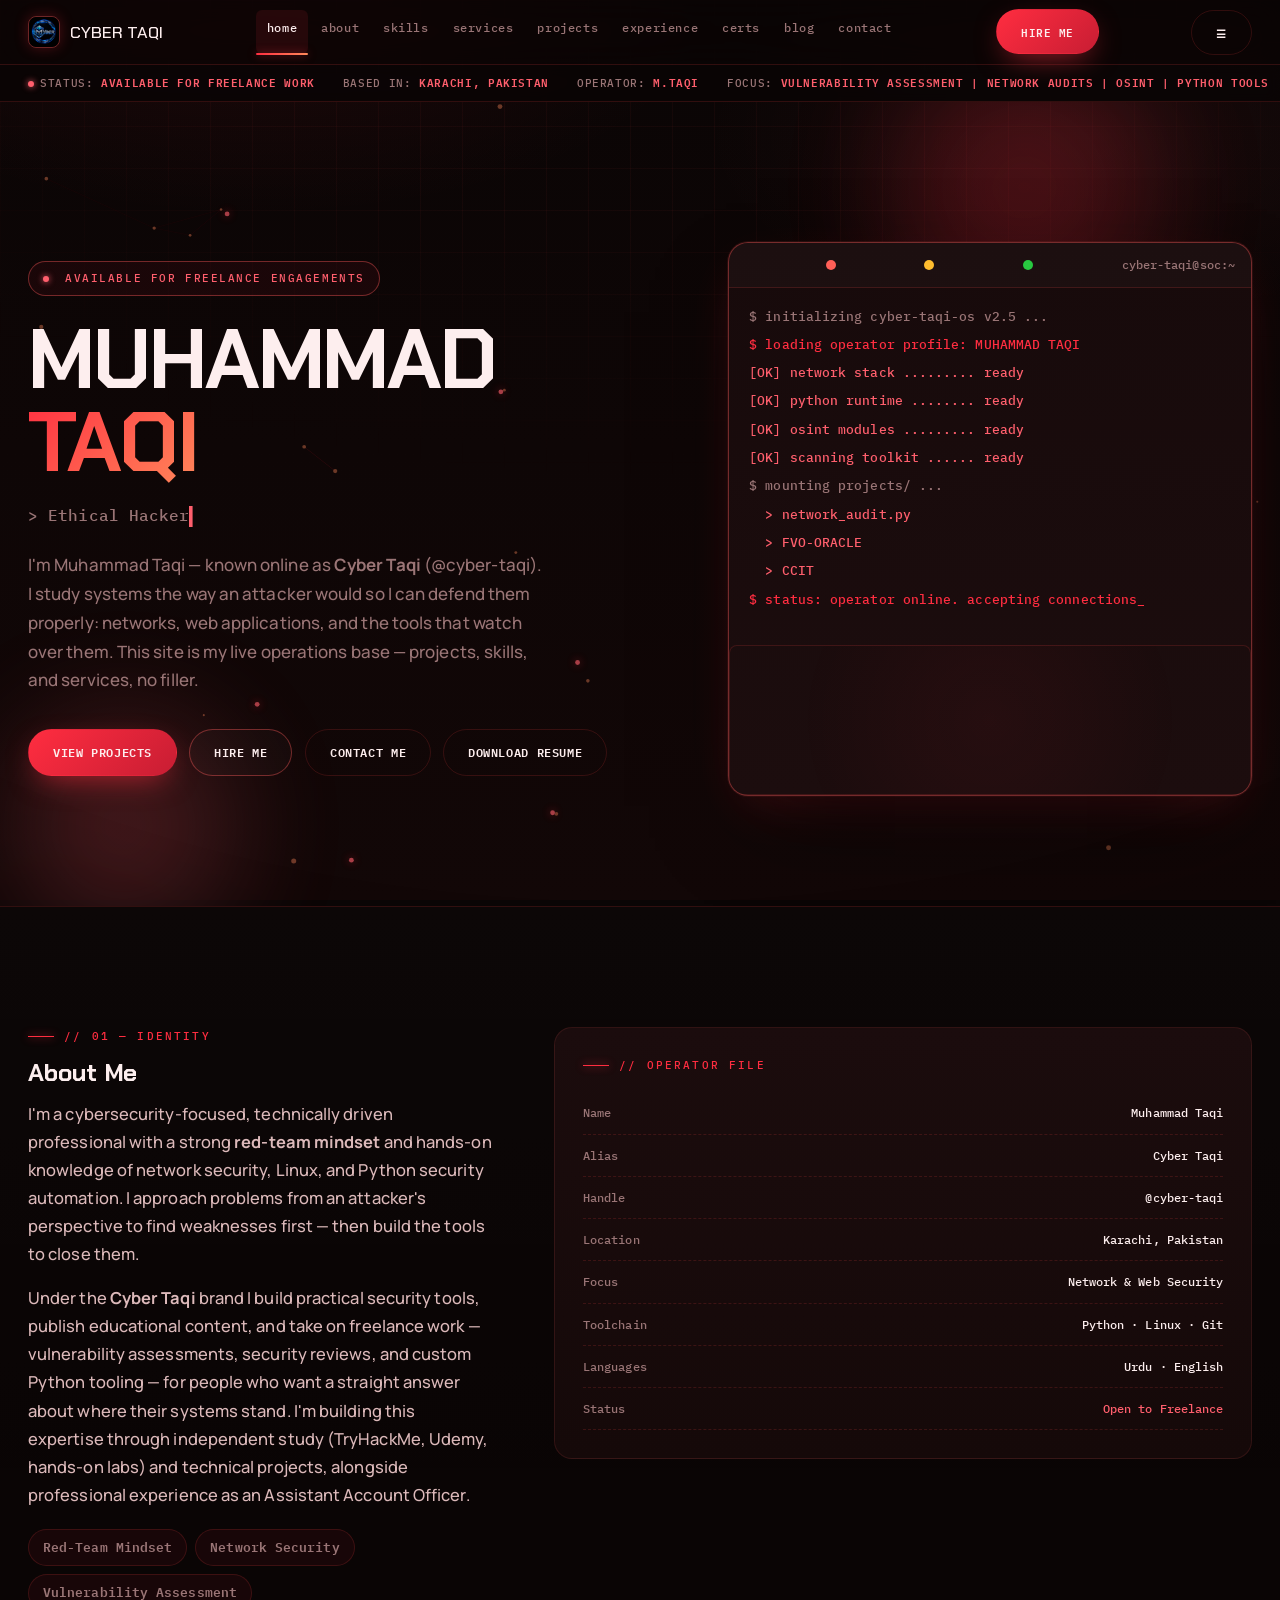
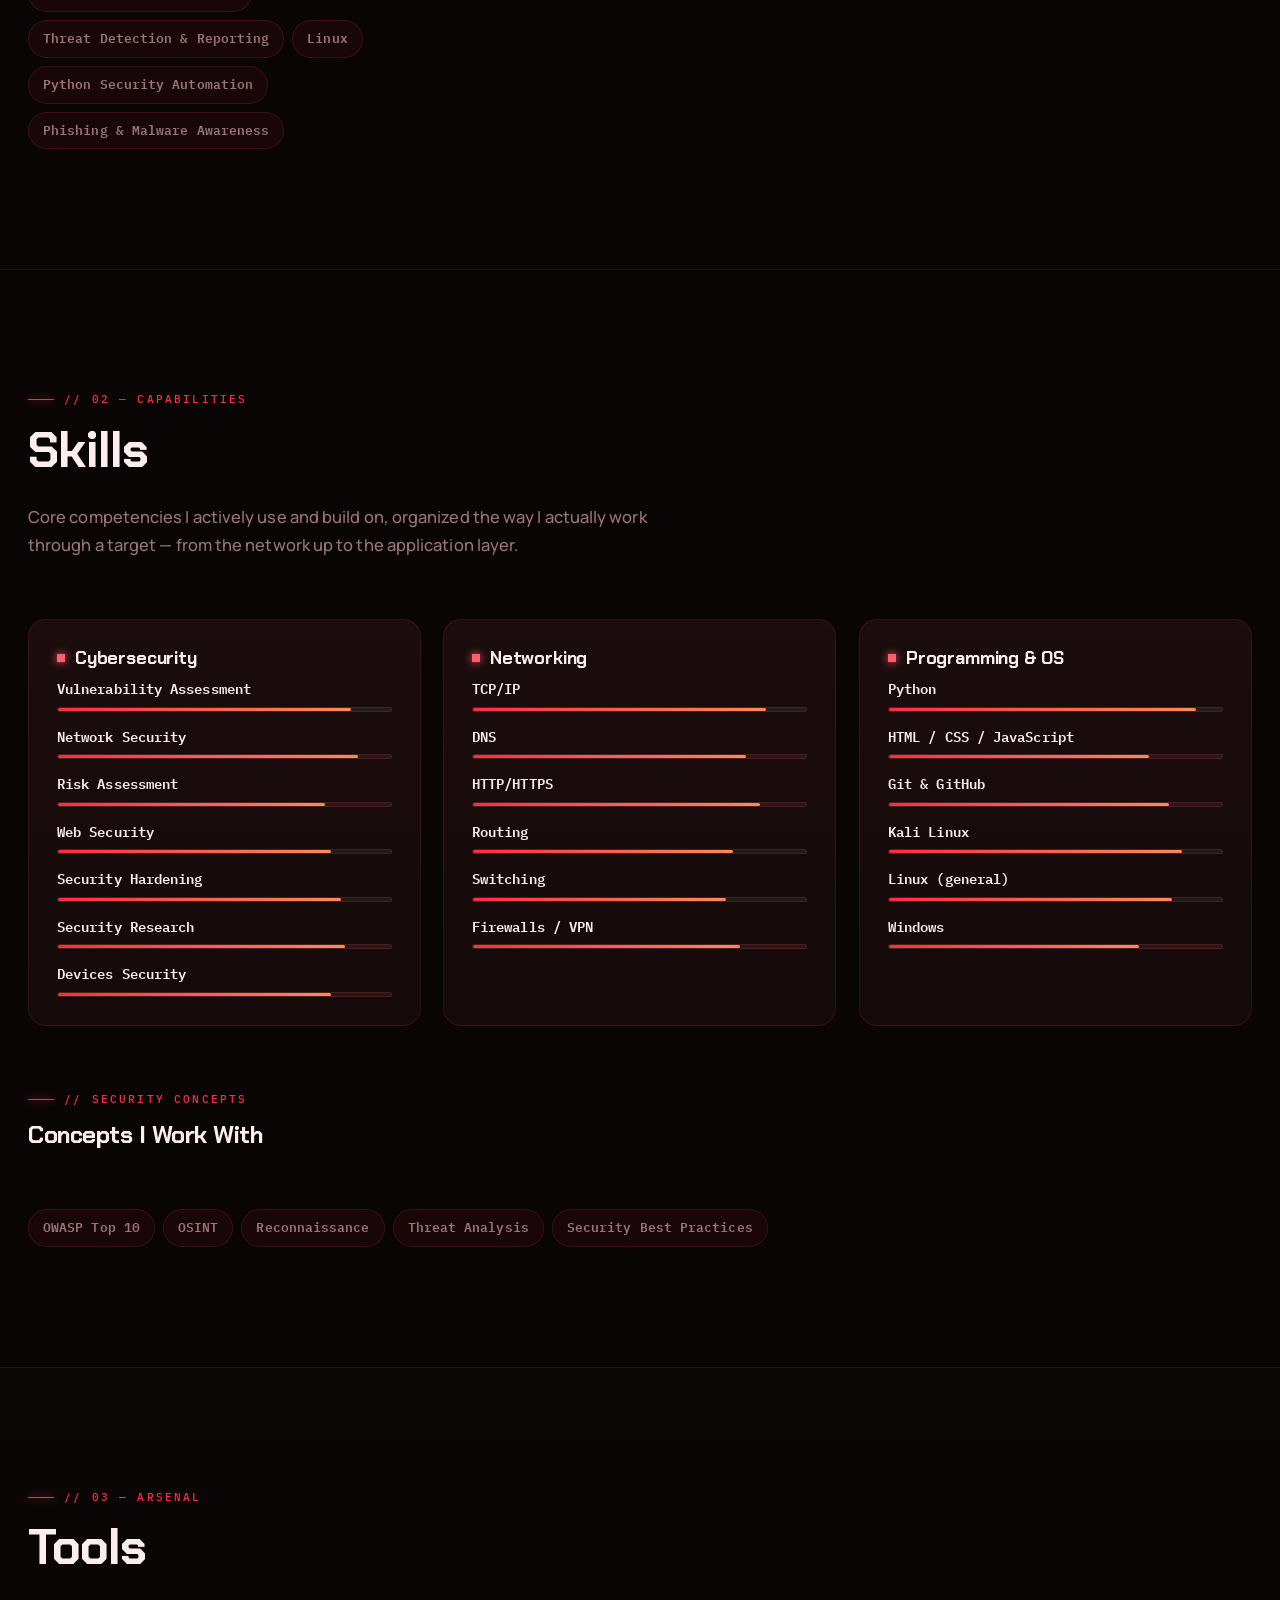
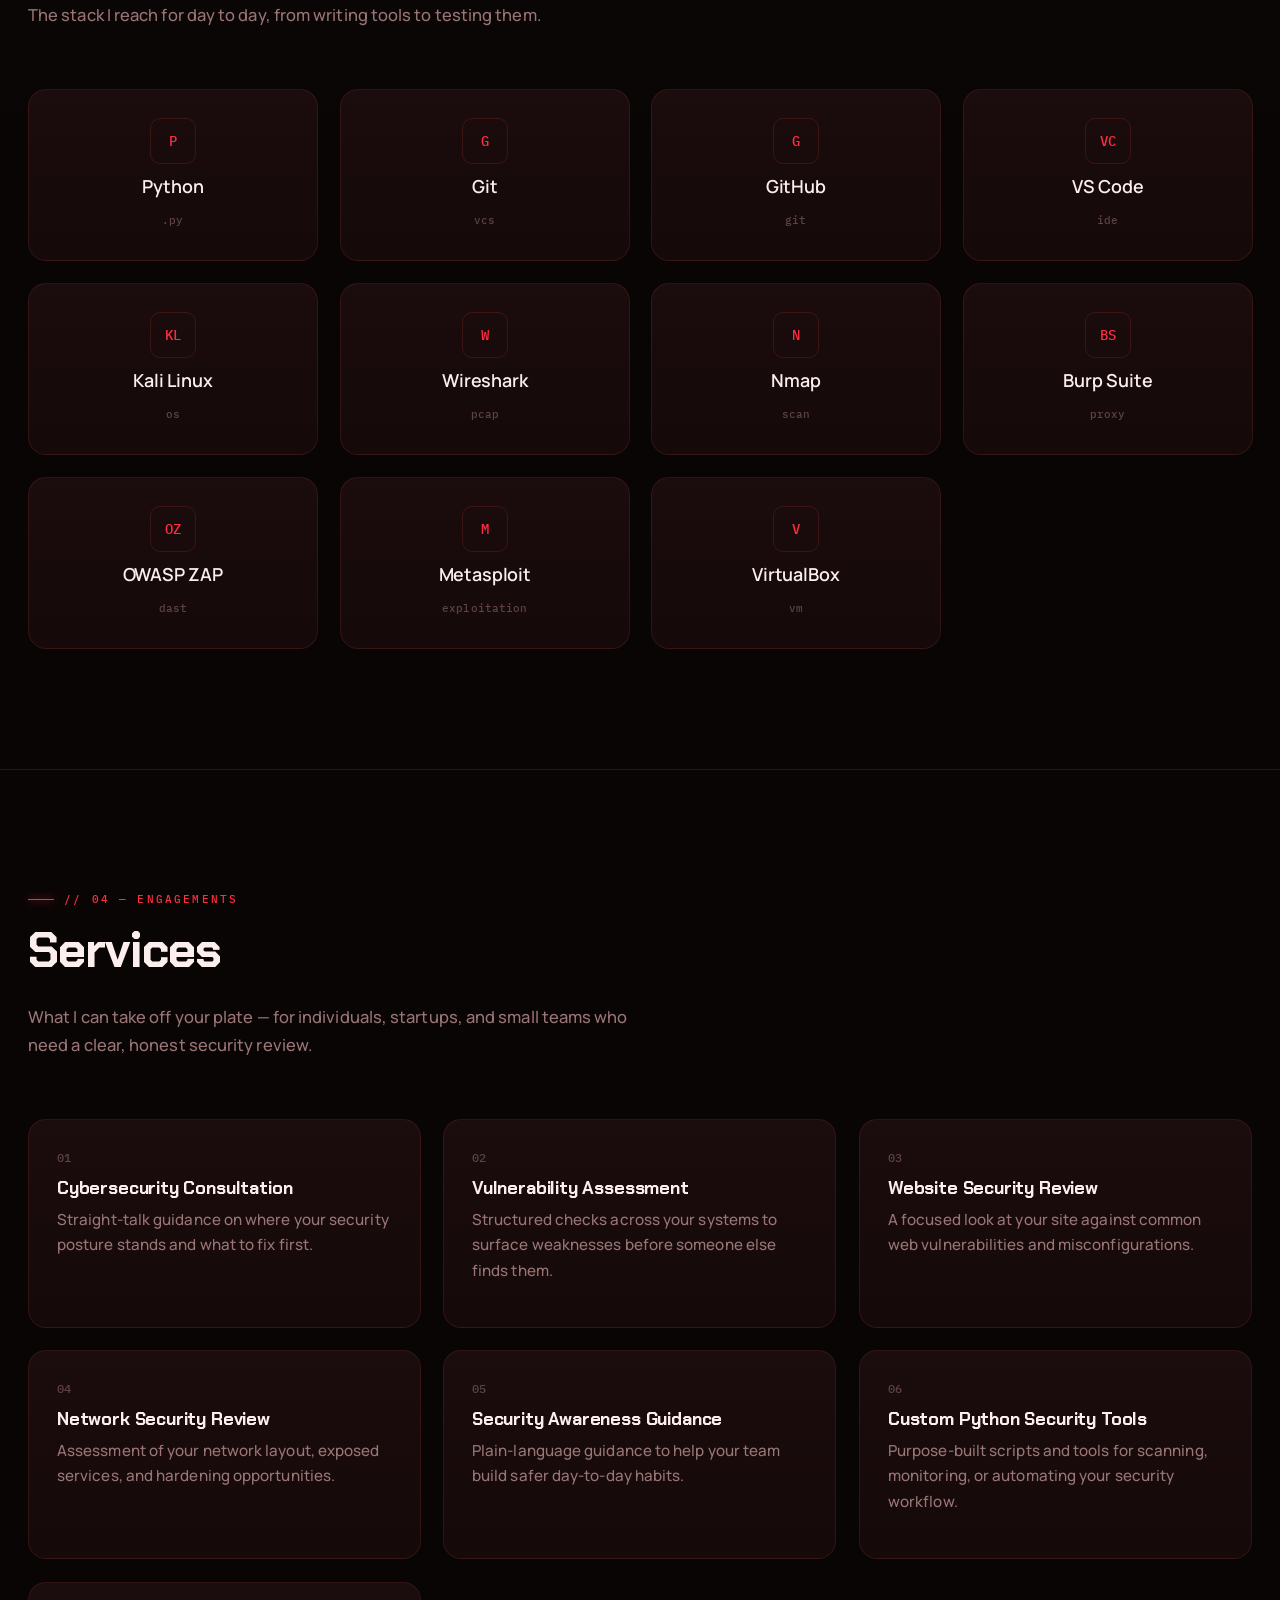
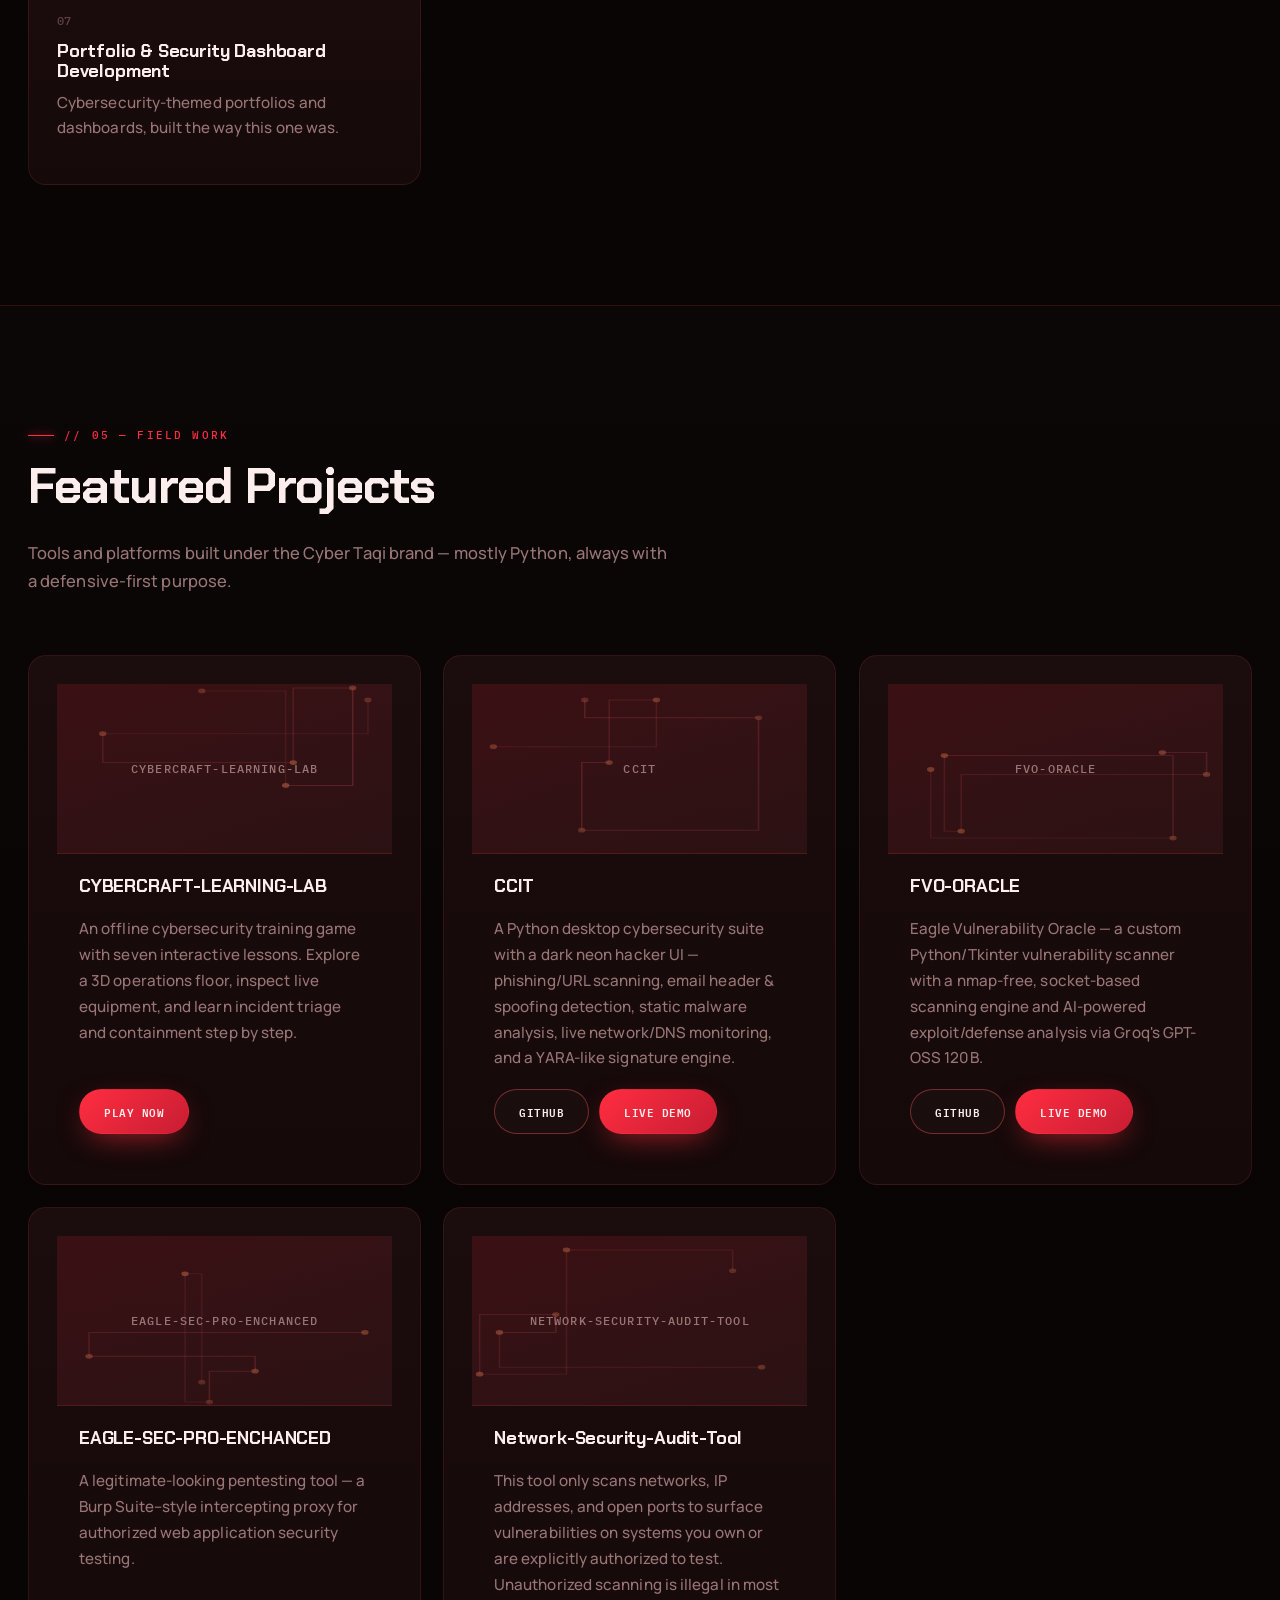
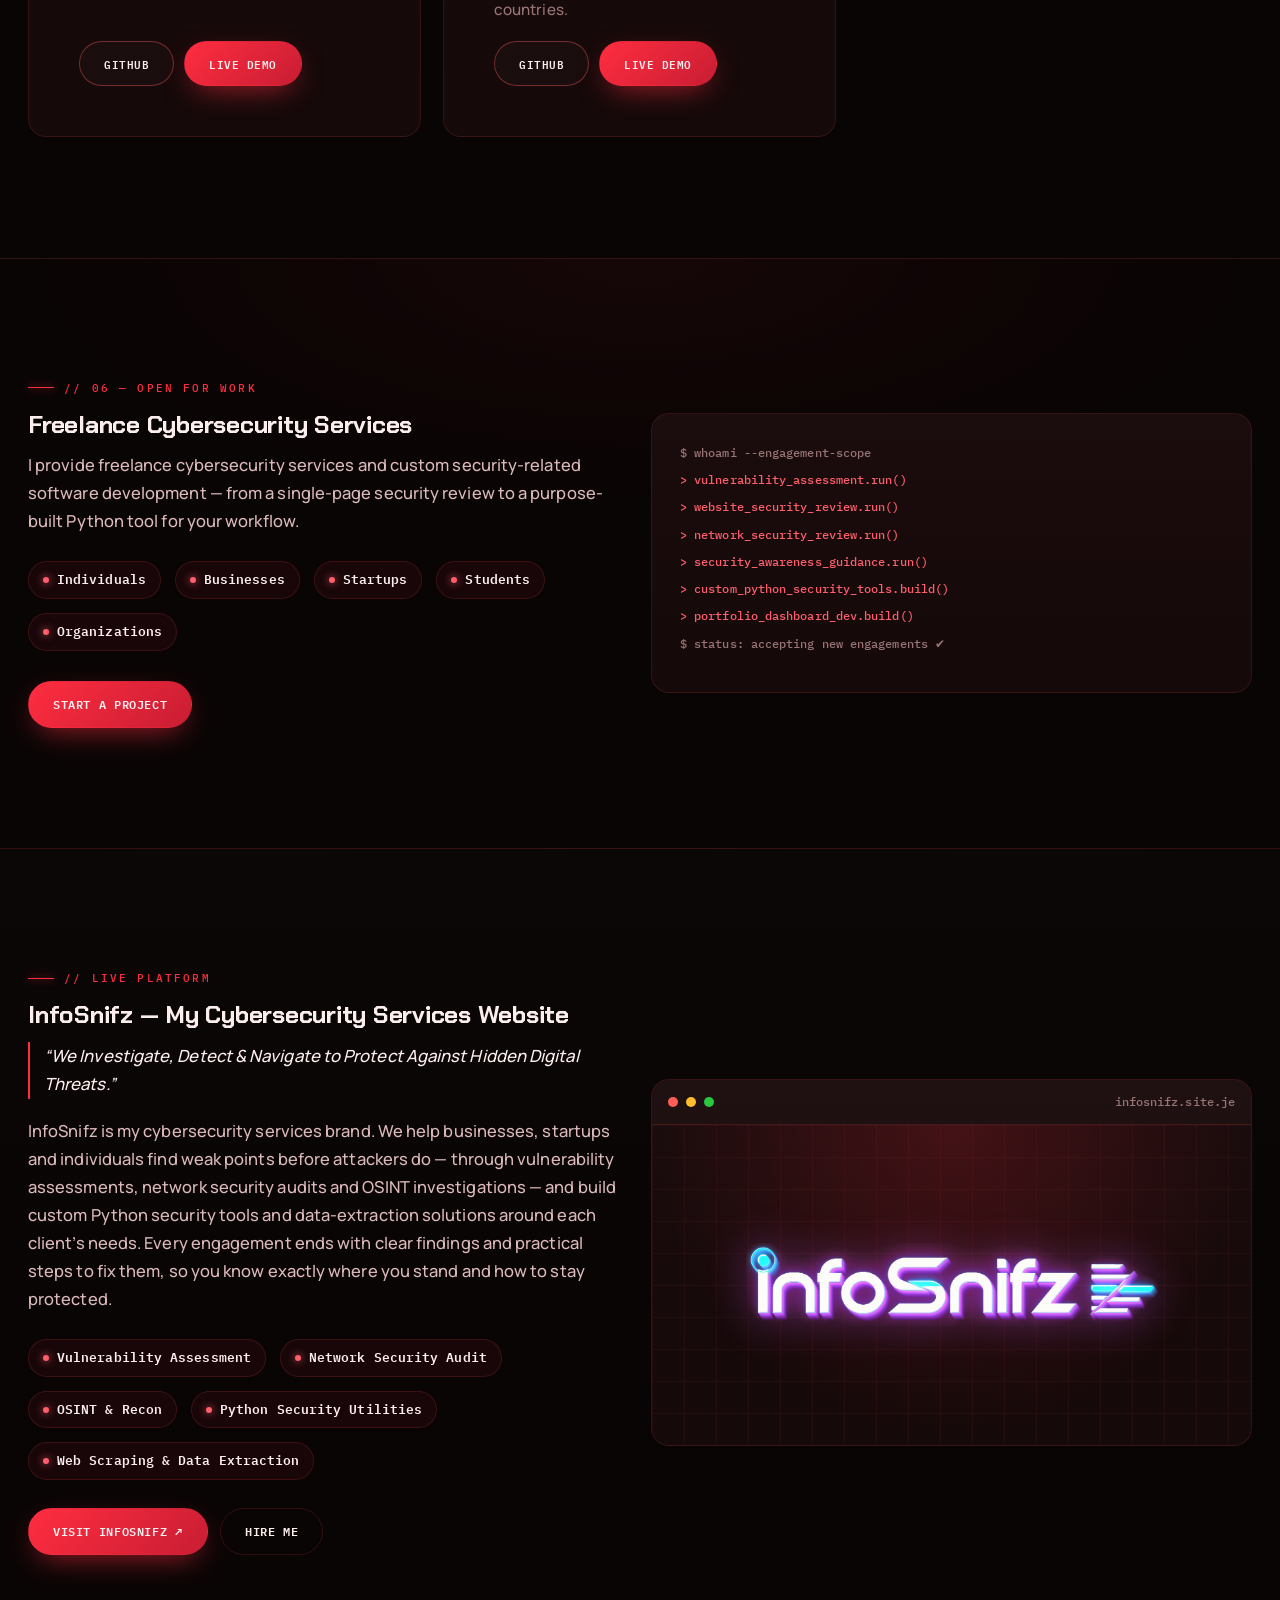
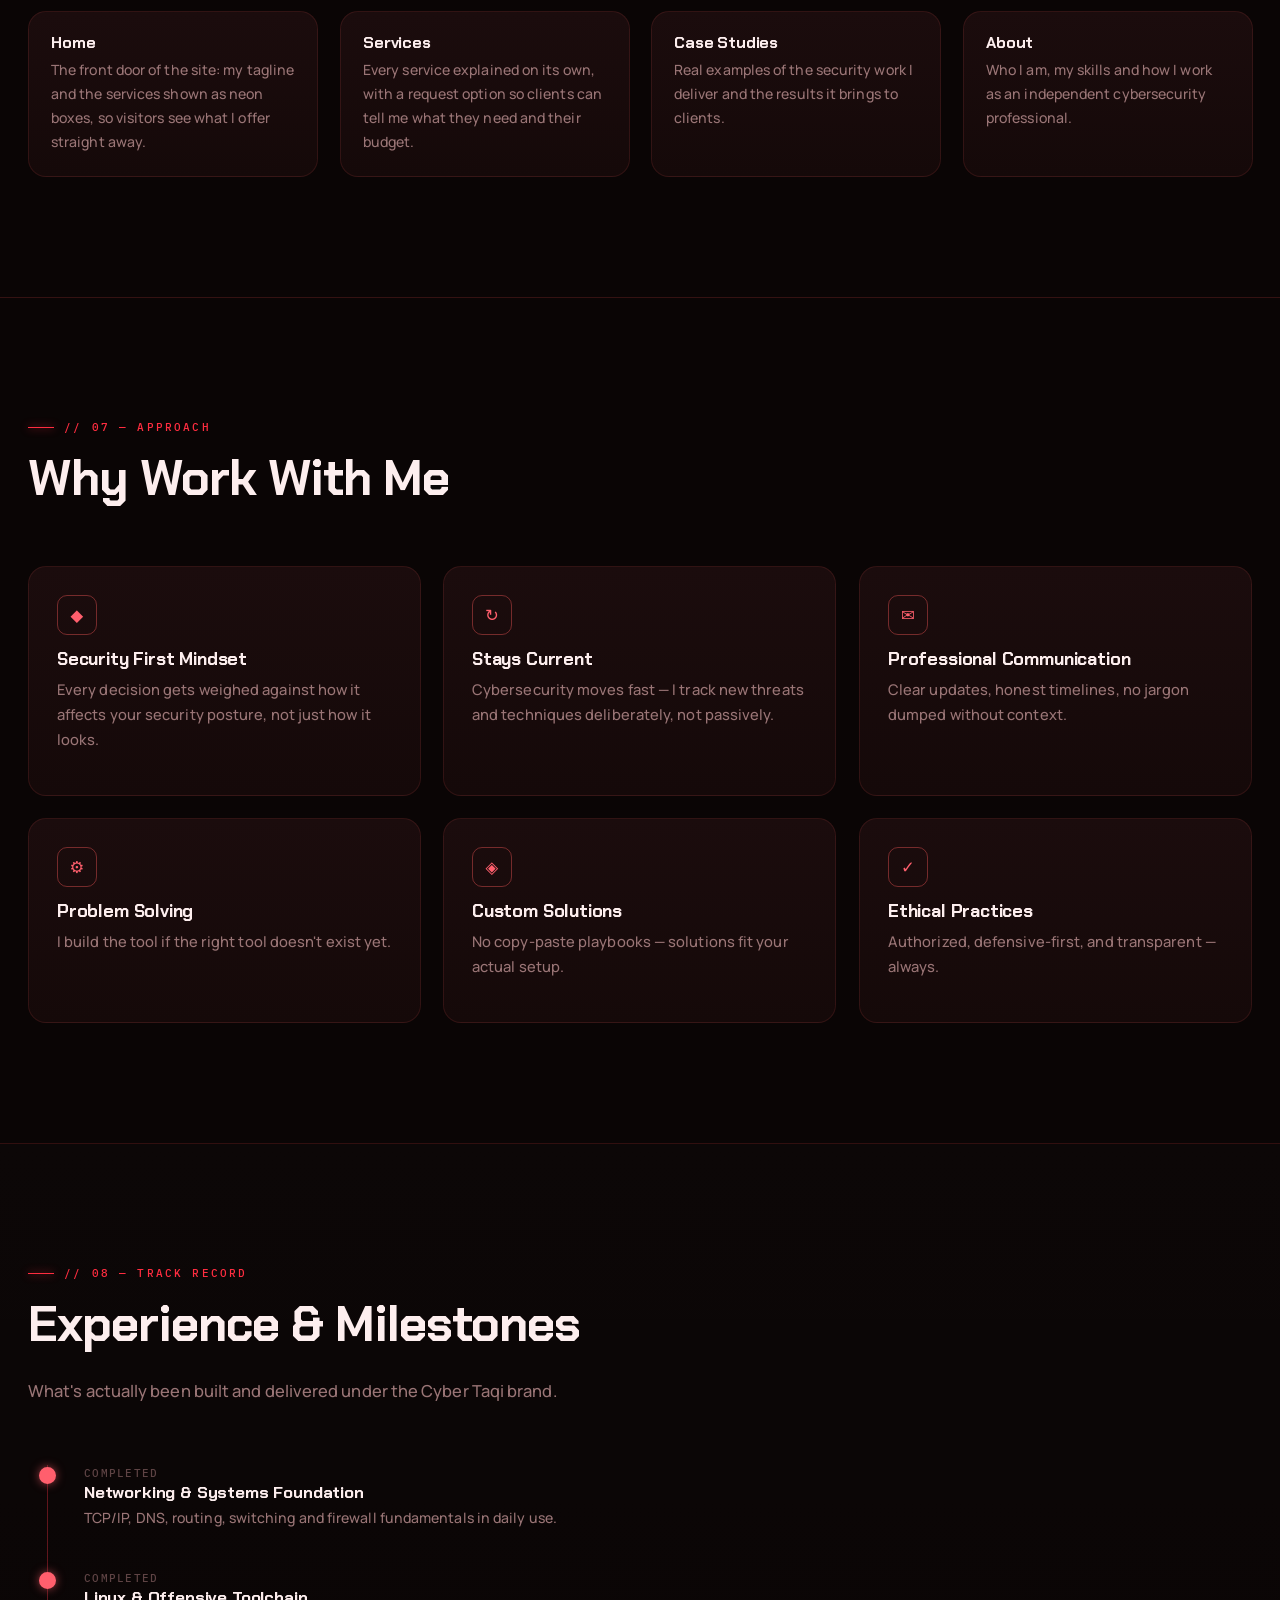
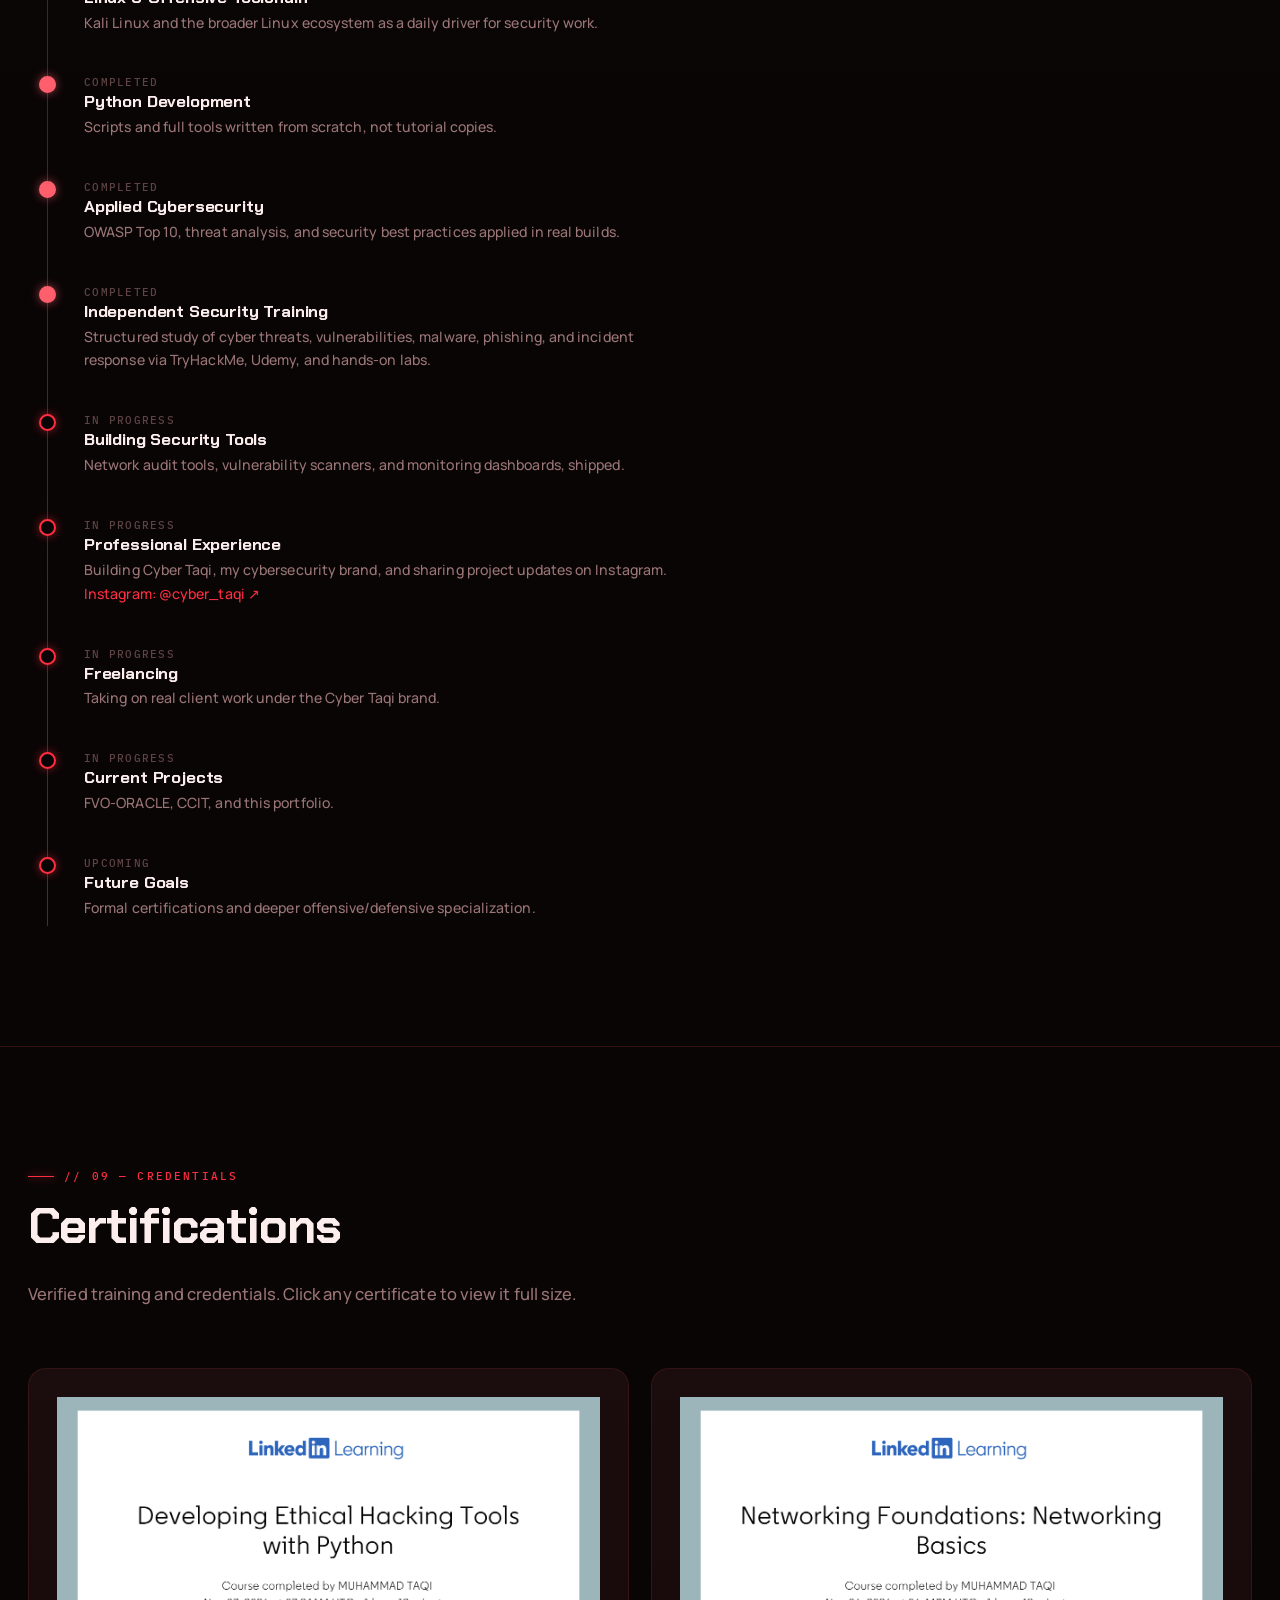
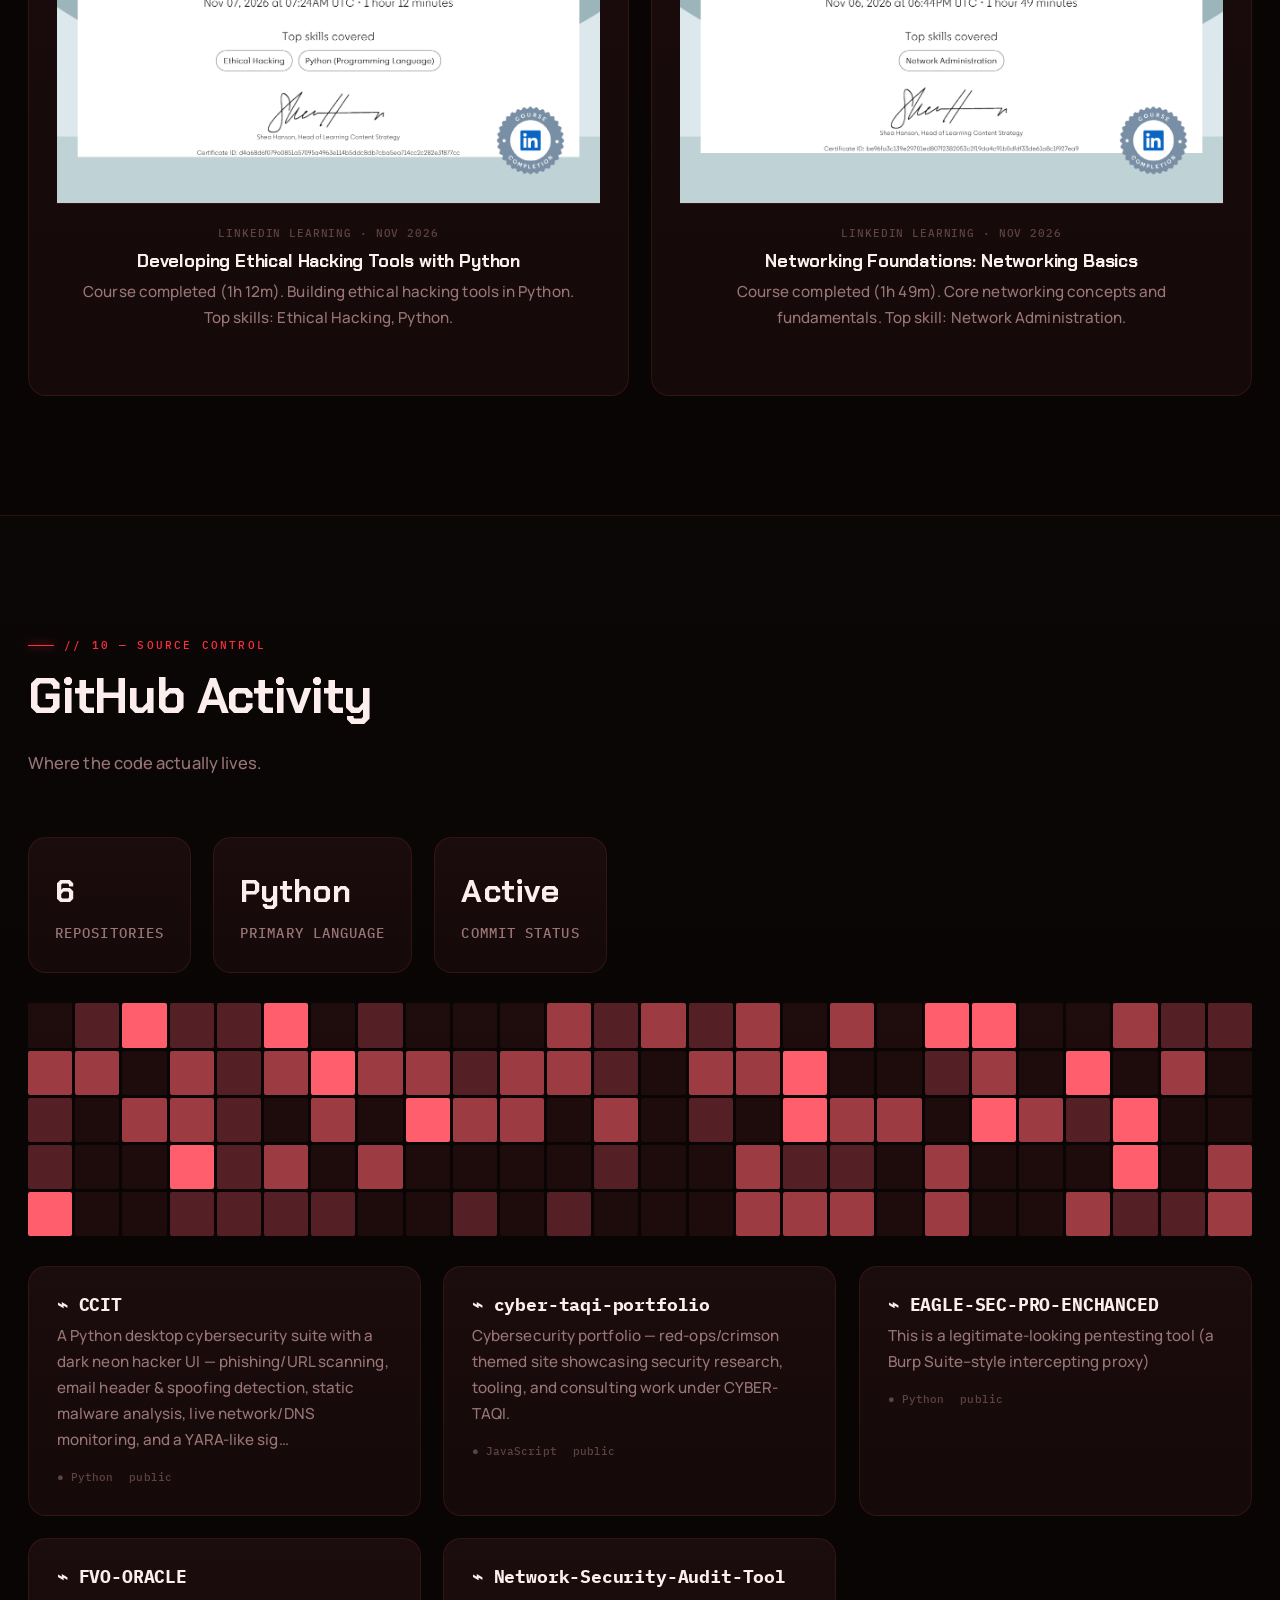
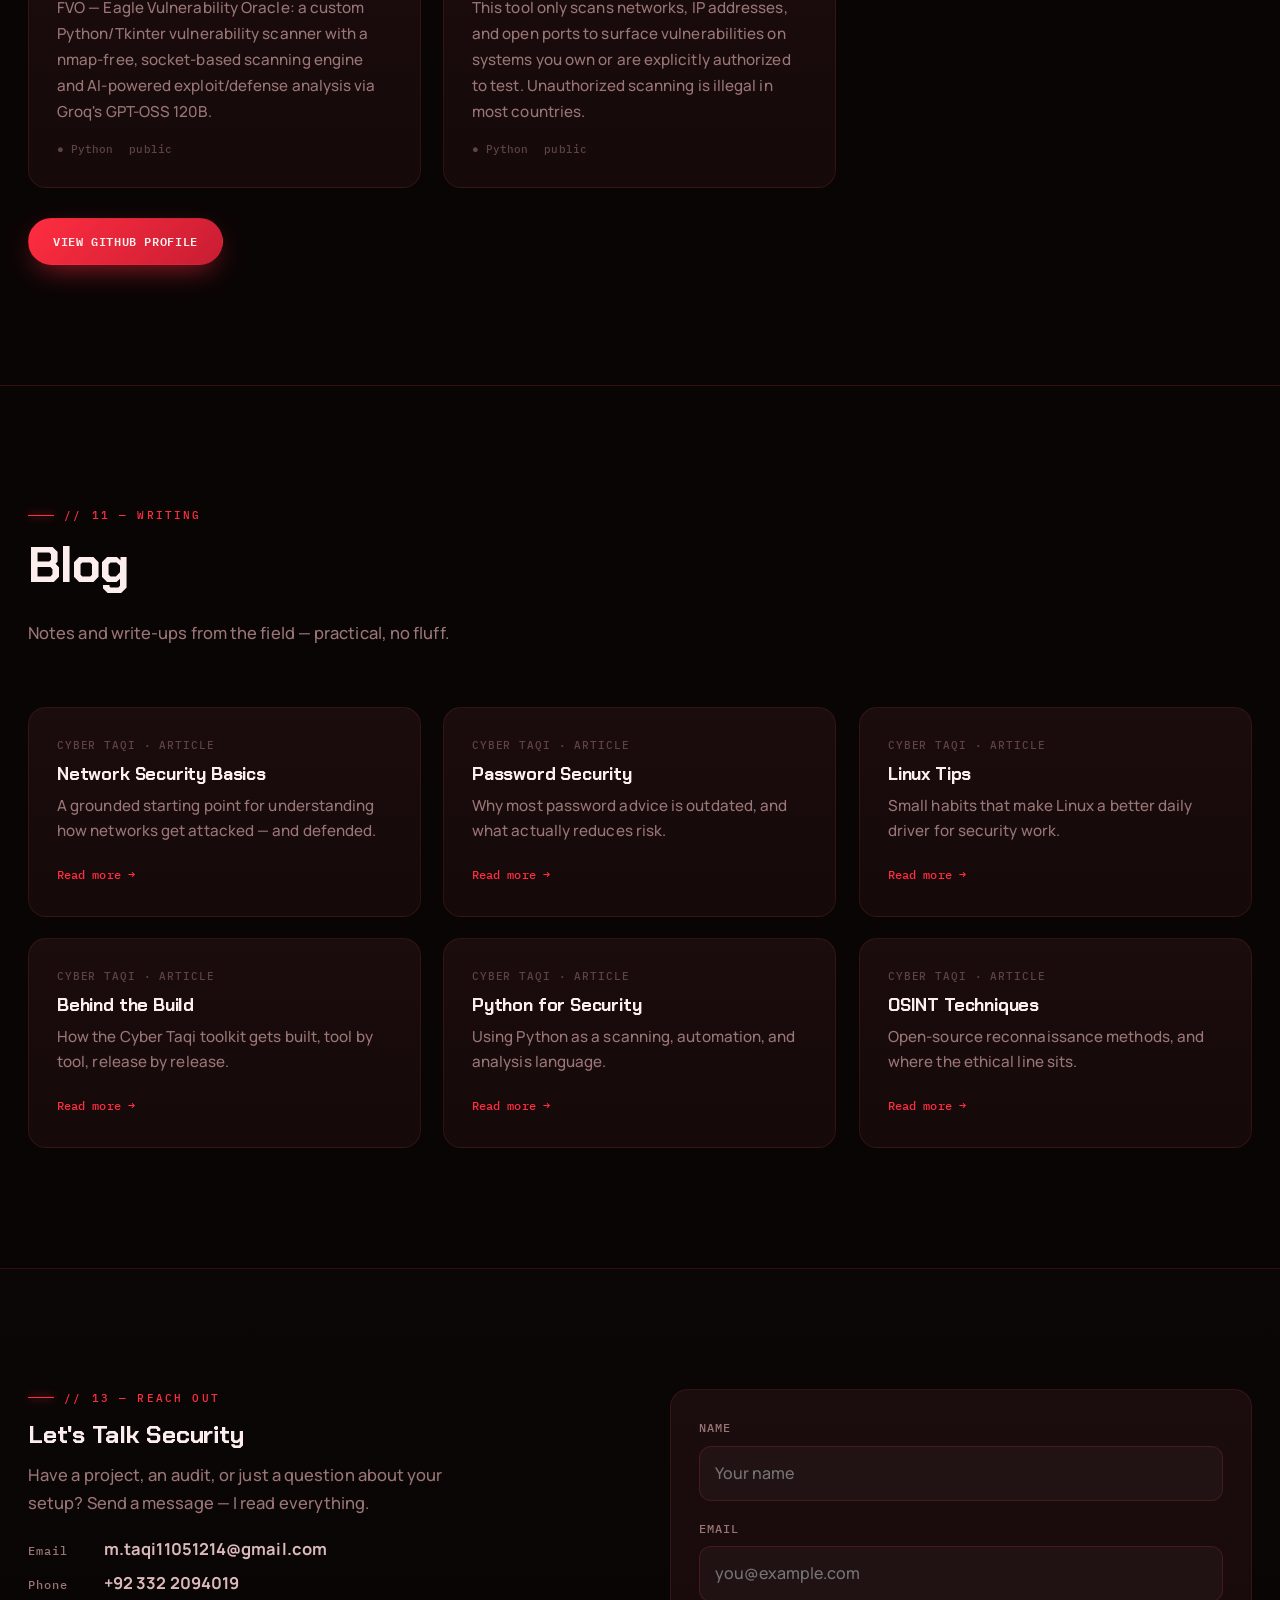
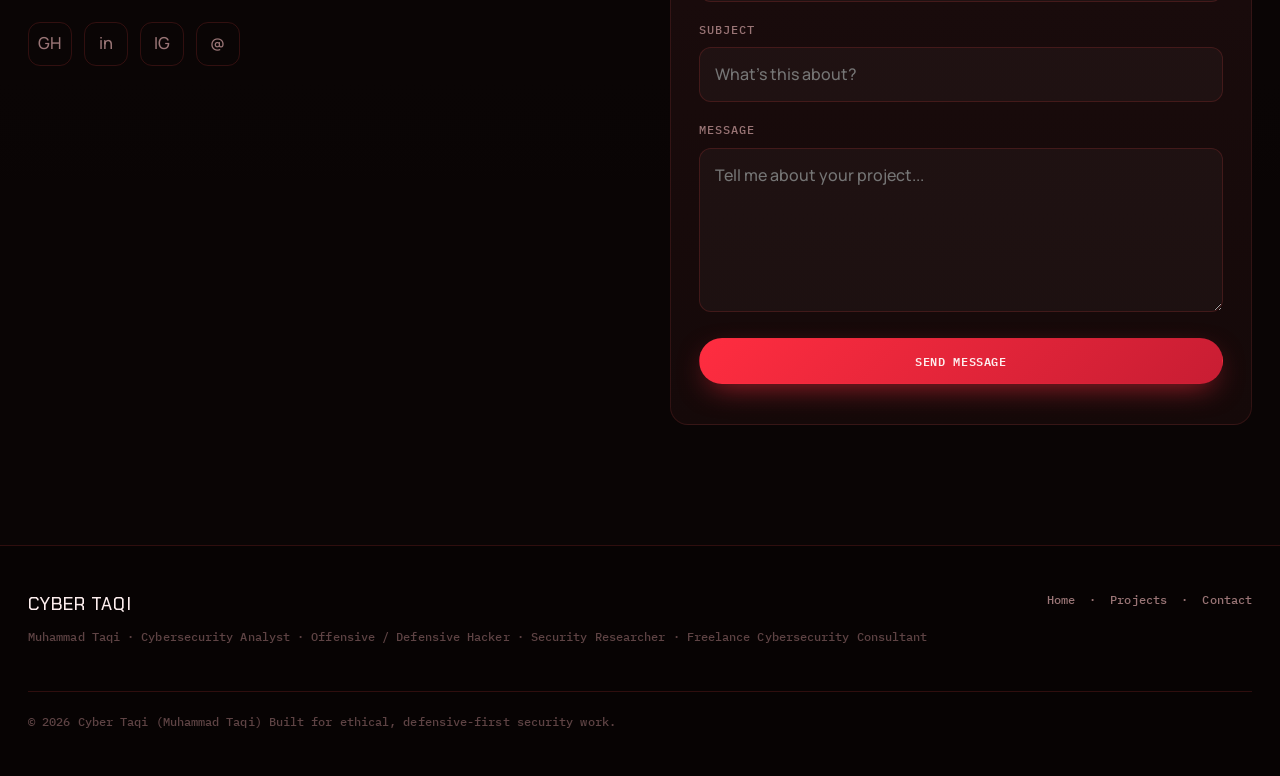
==== commit 8f65de59: "do it" ====
--- a/index.html
+++ b/index.html
@@ -88,7 +88,7 @@
         <div class="hero-actions">
           <a href="#projects" class="btn btn-primary">View Projects</a>
           <a href="#contact" class="btn">Hire Me</a>
-          <a href="#contact" class="btn btn-ghost">Contact Me</a>
+          <a href="#contact" class="btn btn-ghost hide-sm">Contact Me</a>
           <a href="assets/Muhammad-Taqi-Resume.pdf" class="btn btn-ghost" id="resumeBtn" download>Download Resume</a>
         </div>
       </div>
--- a/style.css
+++ b/style.css
@@ -759,3 +759,70 @@
   .boot-ring{ animation:none; }
   *{ scroll-behavior:auto !important; }
 }
+
+
+/* ==========================================================================
+   MOBILE DECLUTTER v4 — more air, bigger text, less decoration on phones
+   ========================================================================== */
+@media (max-width:600px){
+  :root{ --gap:18px; }
+  body{ font-size:16px; line-height:1.7; }
+  p{ margin-bottom:1.1em; }
+
+  /* cleaner top: brand + menu only; status strip hidden (same info is in Contact) */
+  .nav-cta{ display:none; }
+  .hud-strip{ display:none; }
+  .navbar .wrap{ justify-content:space-between; }
+
+  /* hero: headline, short intro, two clear buttons — no terminal / radar */
+  .hero{ padding:56px 0 64px; }
+  .hero .wrap{ gap:0; }
+  .terminal{ display:none; }
+  .hero-tag{ font-size:.66rem; letter-spacing:.1em; margin-bottom:20px; }
+  .hero h1{ margin-bottom:14px; }
+  .hero .roles{ font-size:.95rem; margin-bottom:18px; }
+  .hero-desc{ font-size:1rem; margin-bottom:26px; }
+  .hero-actions{ gap:12px; }
+  .hero-actions .hide-sm{ display:none; }
+
+  /* rhythm */
+  section{ padding:64px 0; }
+  .section-head{ margin-bottom:30px; }
+  .section-head p{ font-size:.98rem; }
+  .eyebrow{ font-size:.66rem; margin-bottom:10px; }
+  .panel{ padding:20px; border-radius:16px; }
+  .panel h3,.panel h4{ font-size:1.08rem; }
+  .panel p{ font-size:.96rem; }
+
+  /* readable small text (nothing under ~12px) */
+  .chip,.avail-chip{ font-size:.8rem; padding:8px 14px; }
+  .tag{ font-size:.74rem; padding:5px 10px; }
+  .about-id{ font-size:.86rem; }
+  .about-id .row{ padding:12px 0; gap:14px; }
+  .skill-item .top{ font-size:.92rem; }
+  .tool-card small,.blog-card .meta,.t-item .status{ font-size:.74rem; }
+  .tool-card h4{ font-size:.92rem; }
+  .t-item h4{ font-size:1.05rem; }
+  .t-item p,.blog-card p{ font-size:.95rem; }
+  .field label{ font-size:.76rem; }
+
+  /* tools stay as a tidy 2-column grid instead of one long column */
+  #toolsGrid{ grid-template-columns:repeat(2,minmax(0,1fr)); gap:12px; }
+  .tool-card{ padding:18px 10px; }
+
+  /* about: keep chips from forming a wall */
+  .about-focus{ gap:8px; margin-top:18px; }
+  .about .wrap{ gap:32px; }
+
+  /* freelance / infosnifz chips: no giant wall of pills */
+  .avail-grid{ gap:10px; margin-top:20px; }
+
+  /* timeline tighter on the left */
+  .t-item{ padding-left:46px; margin-bottom:28px; }
+
+  /* contact */
+  .contact .wrap{ gap:32px; }
+  .social-btn{ width:48px; height:48px; }
+  footer{ padding:34px 0; }
+  .f-roles{ font-size:.8rem; line-height:1.6; }
+}
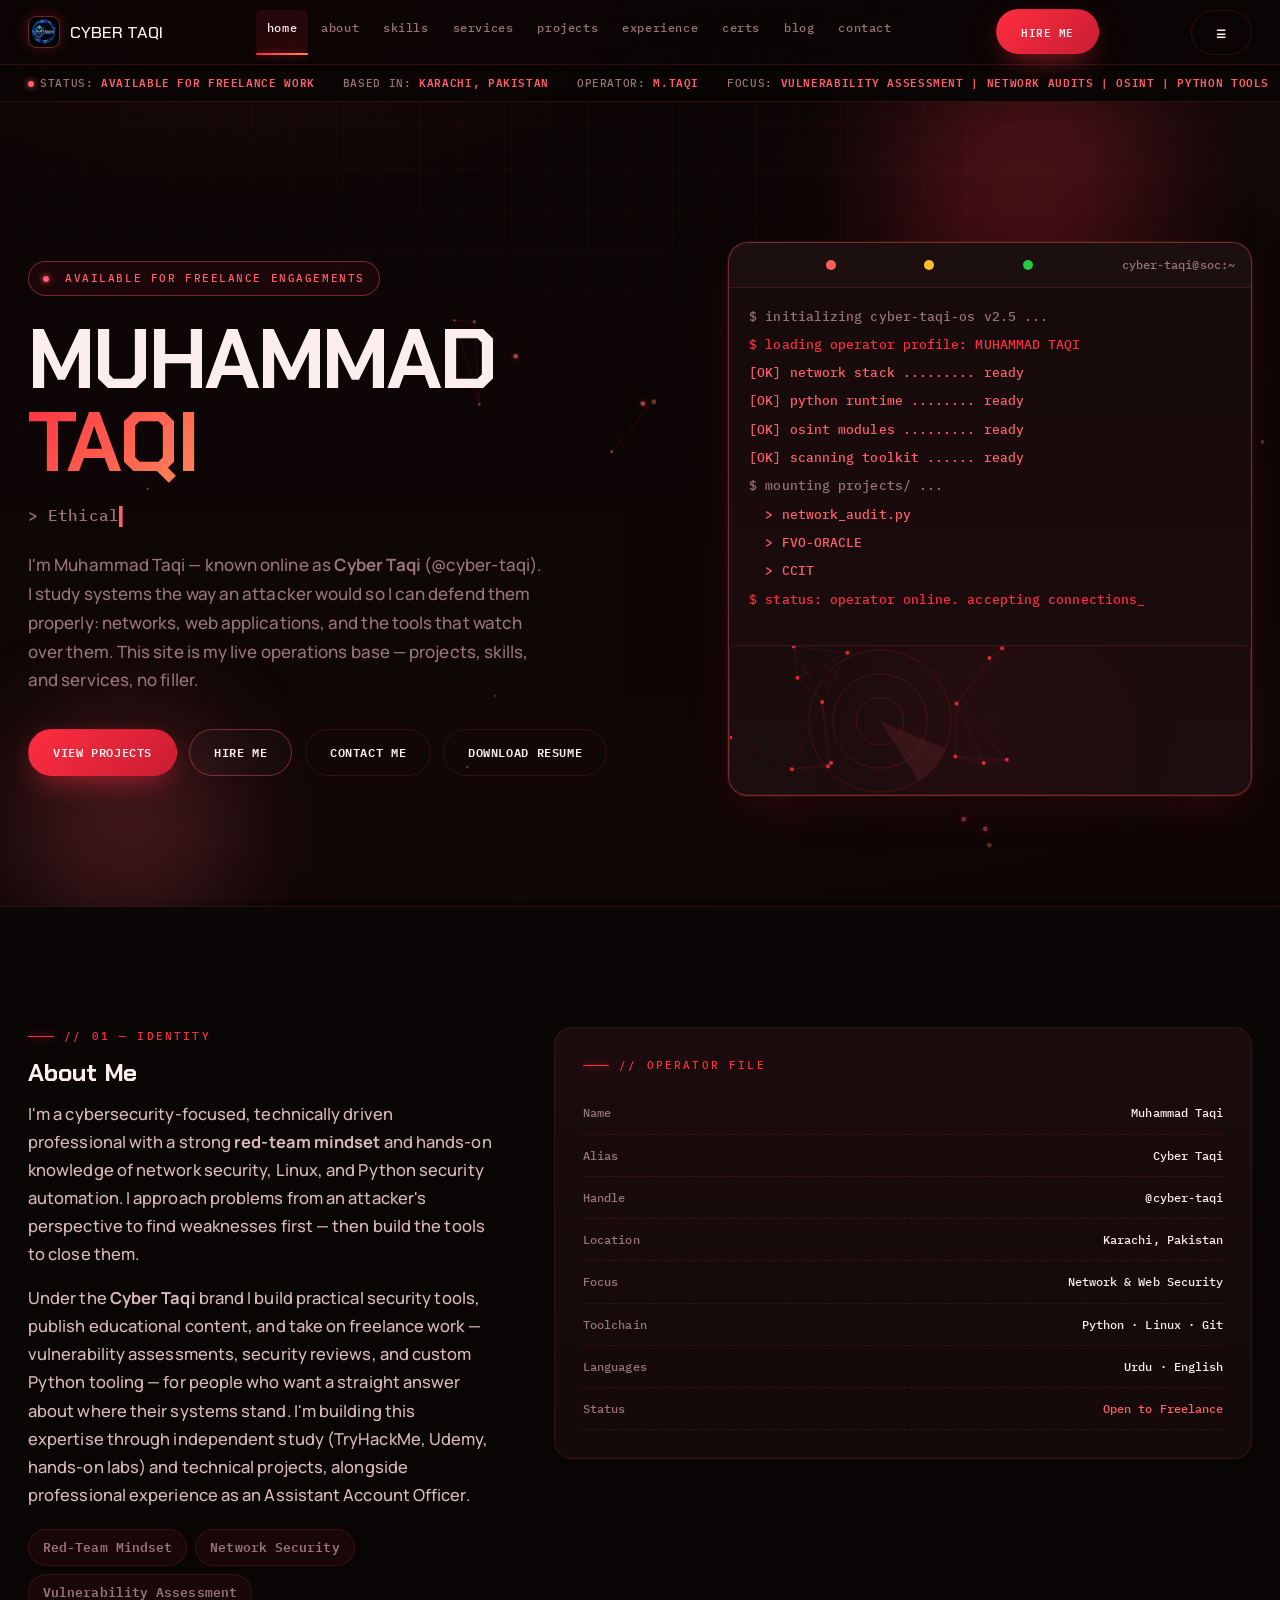
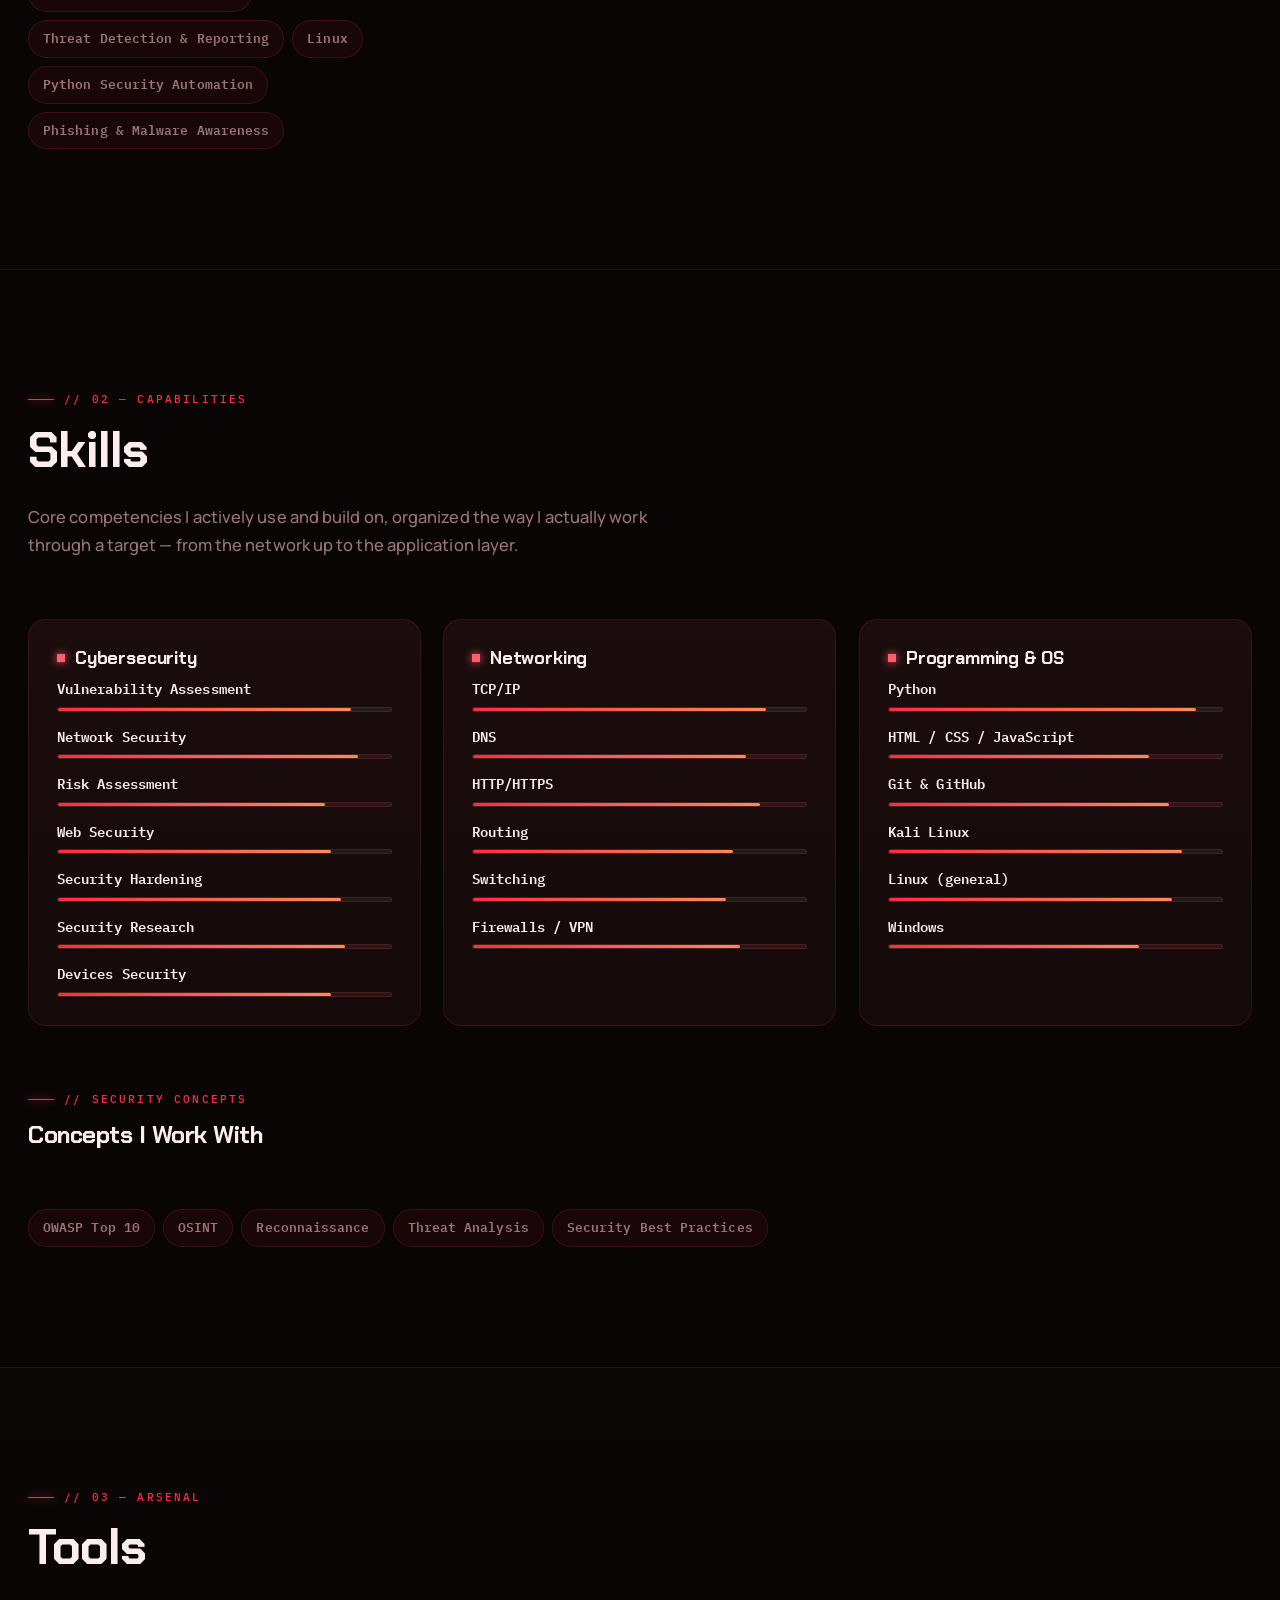
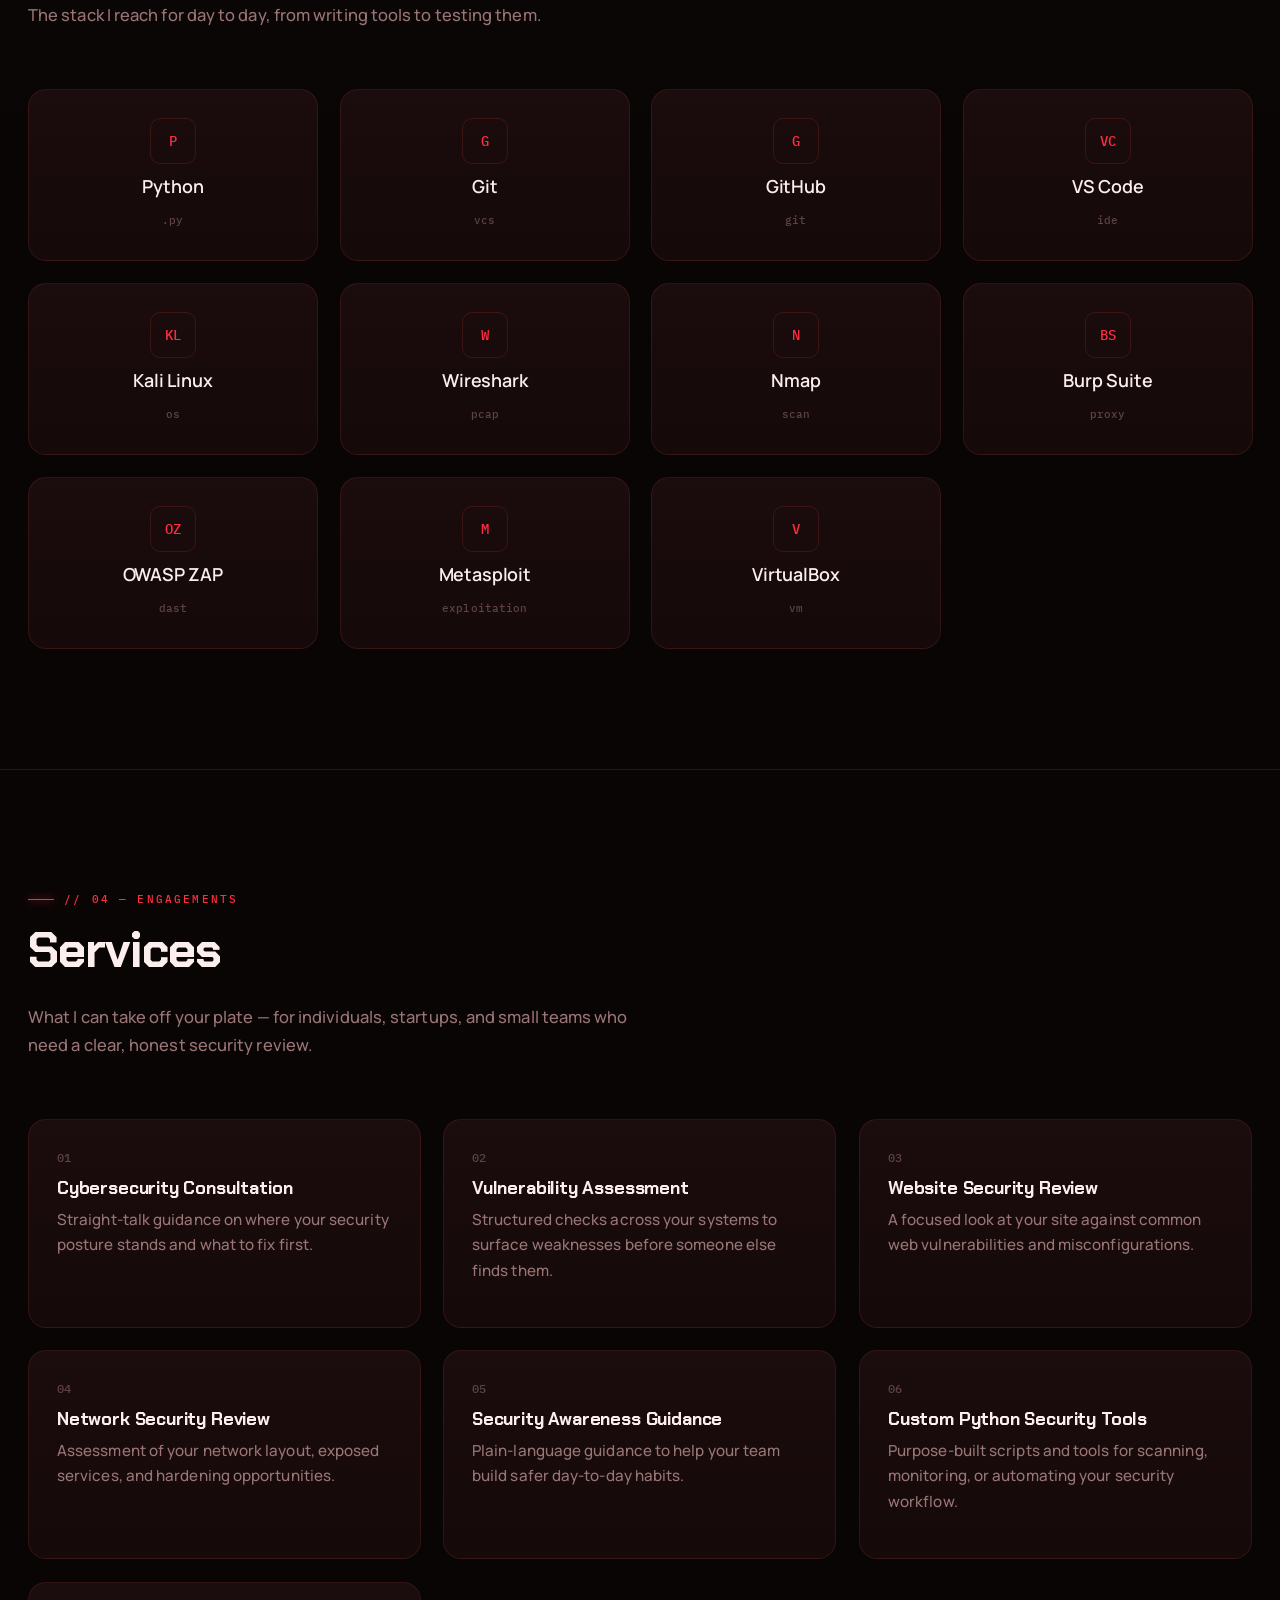
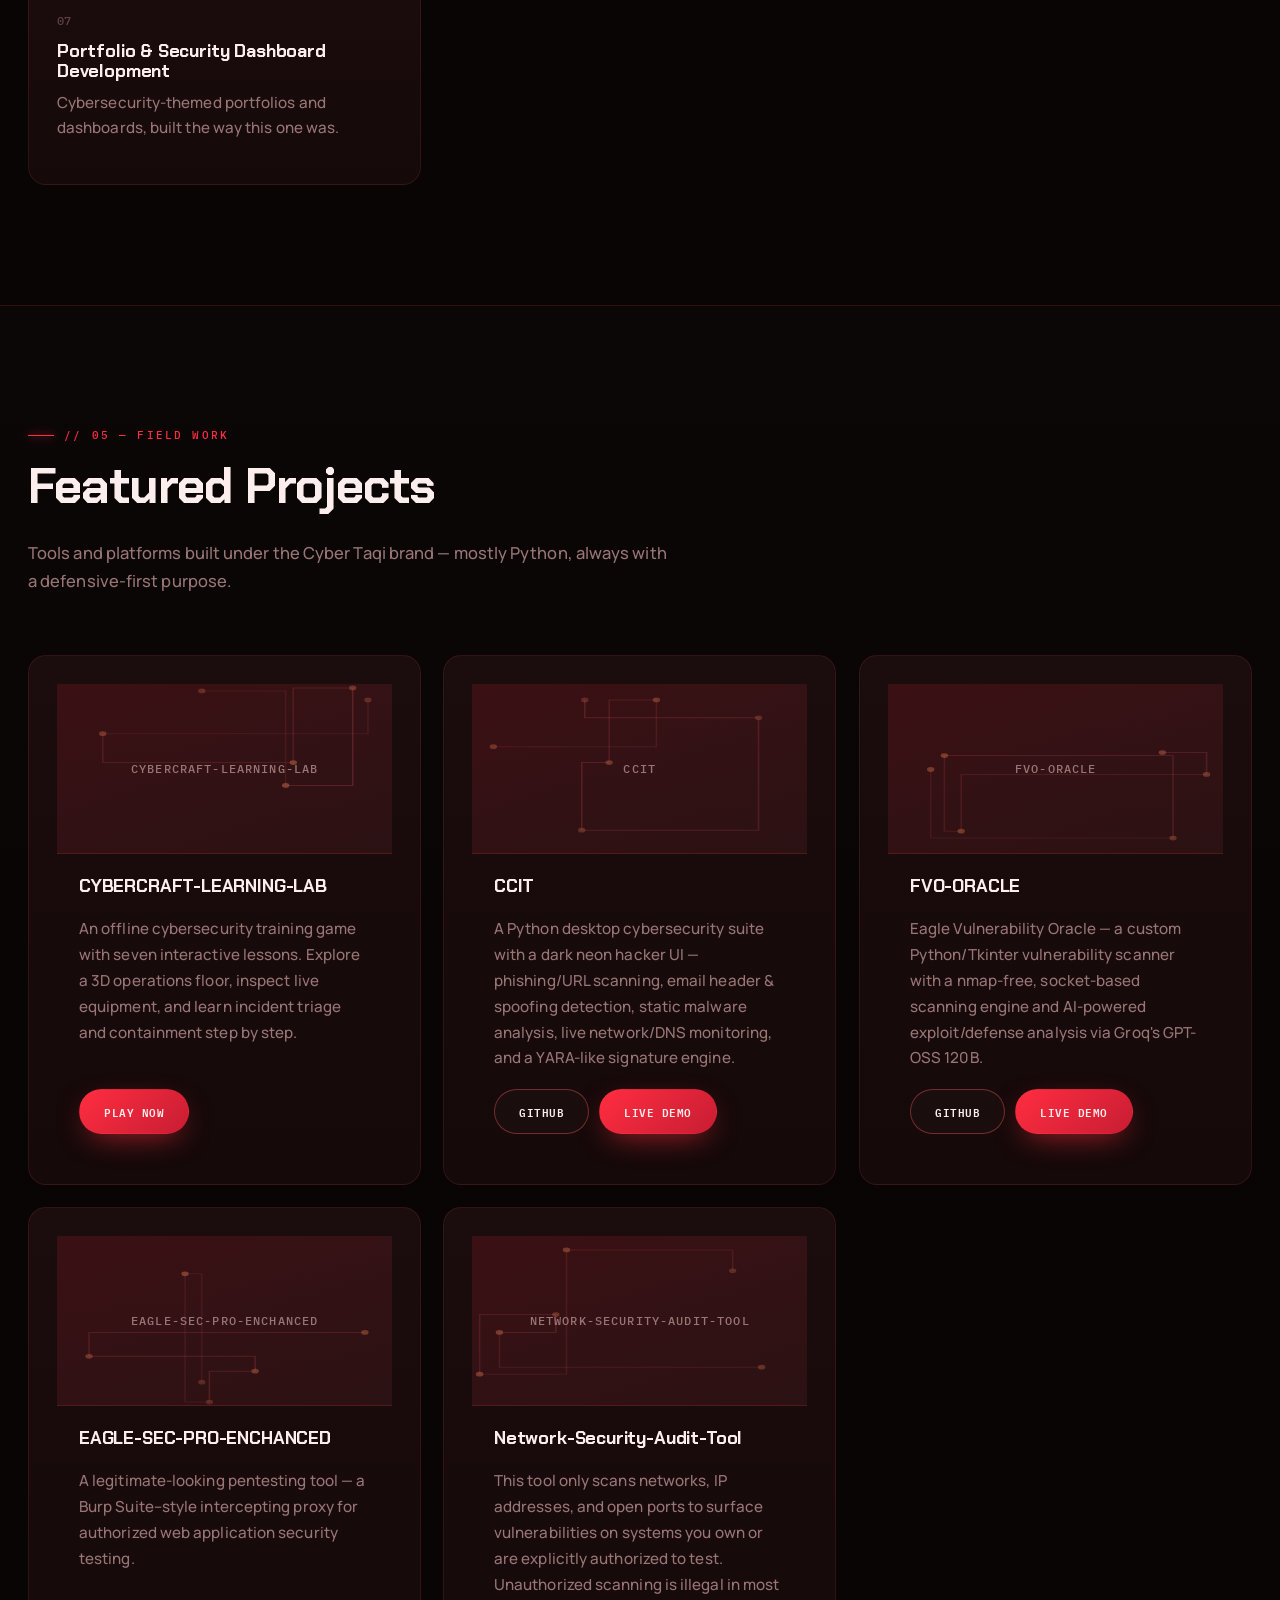
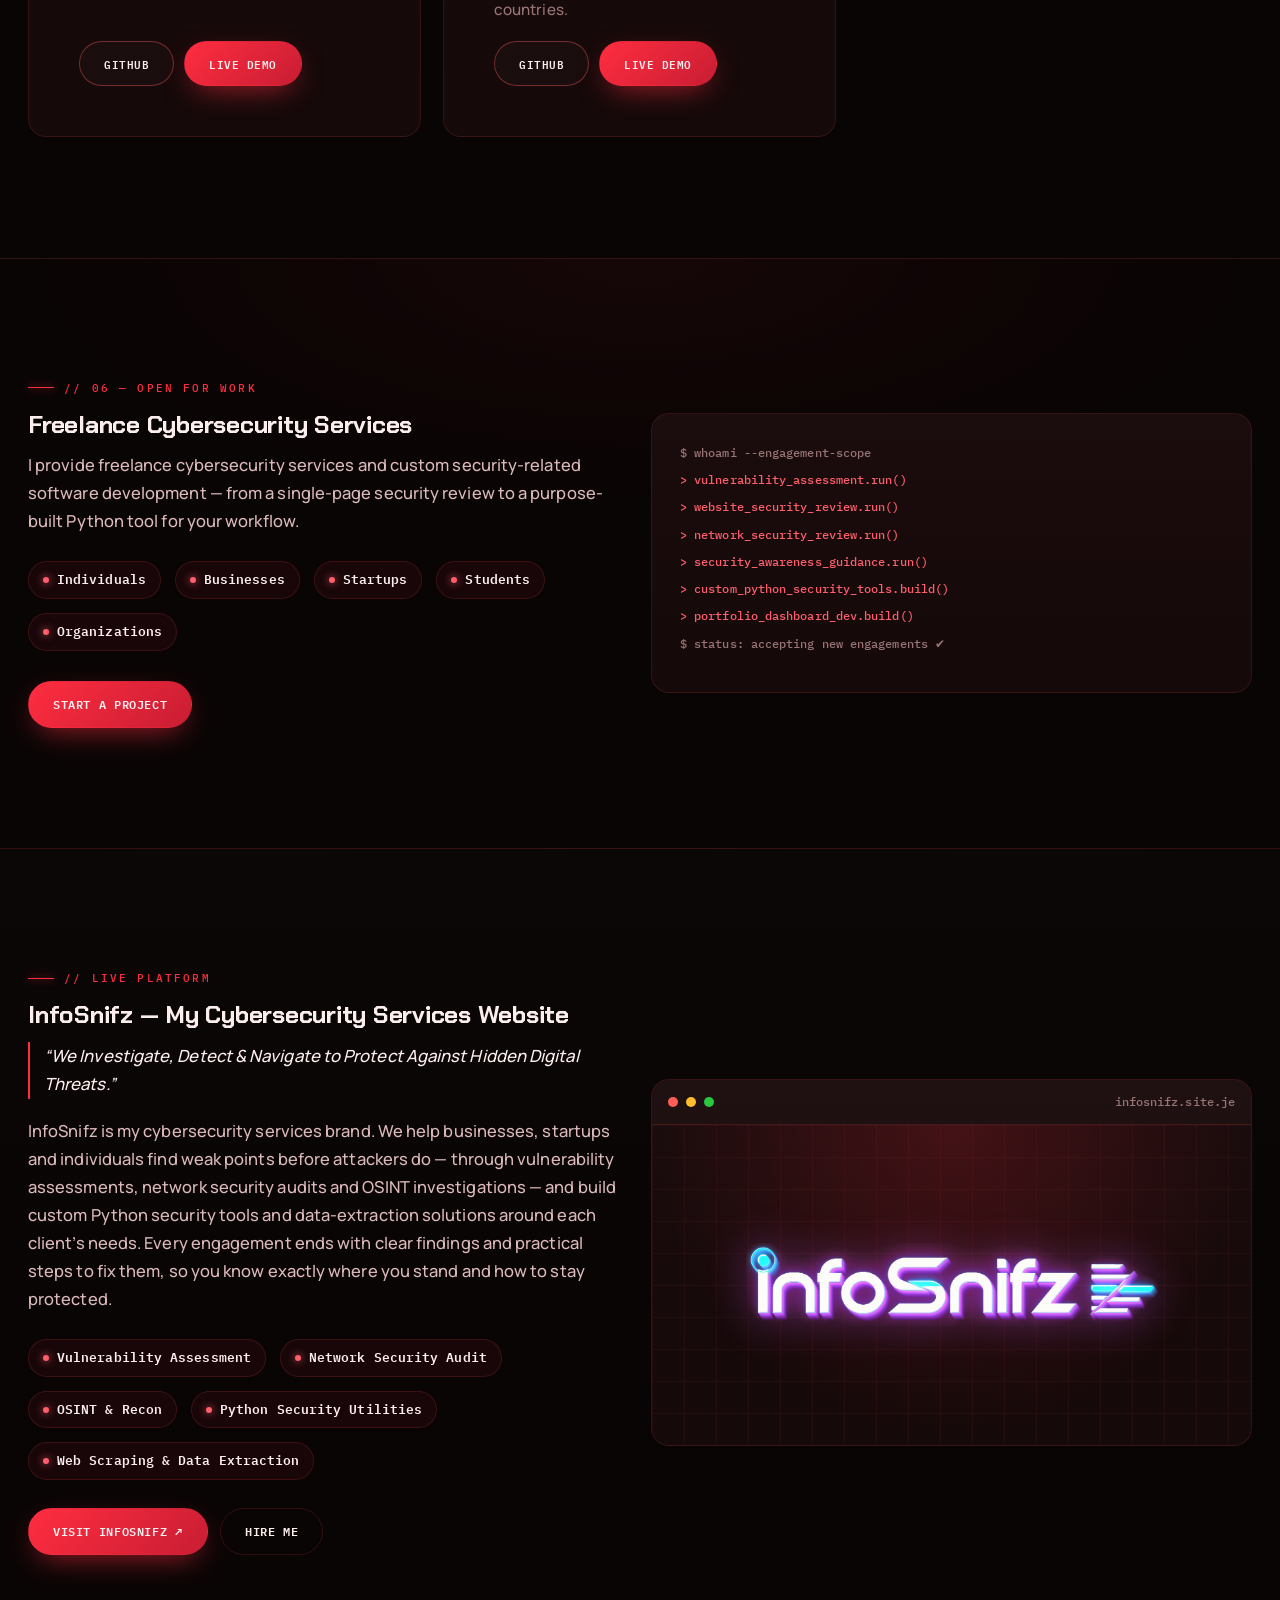
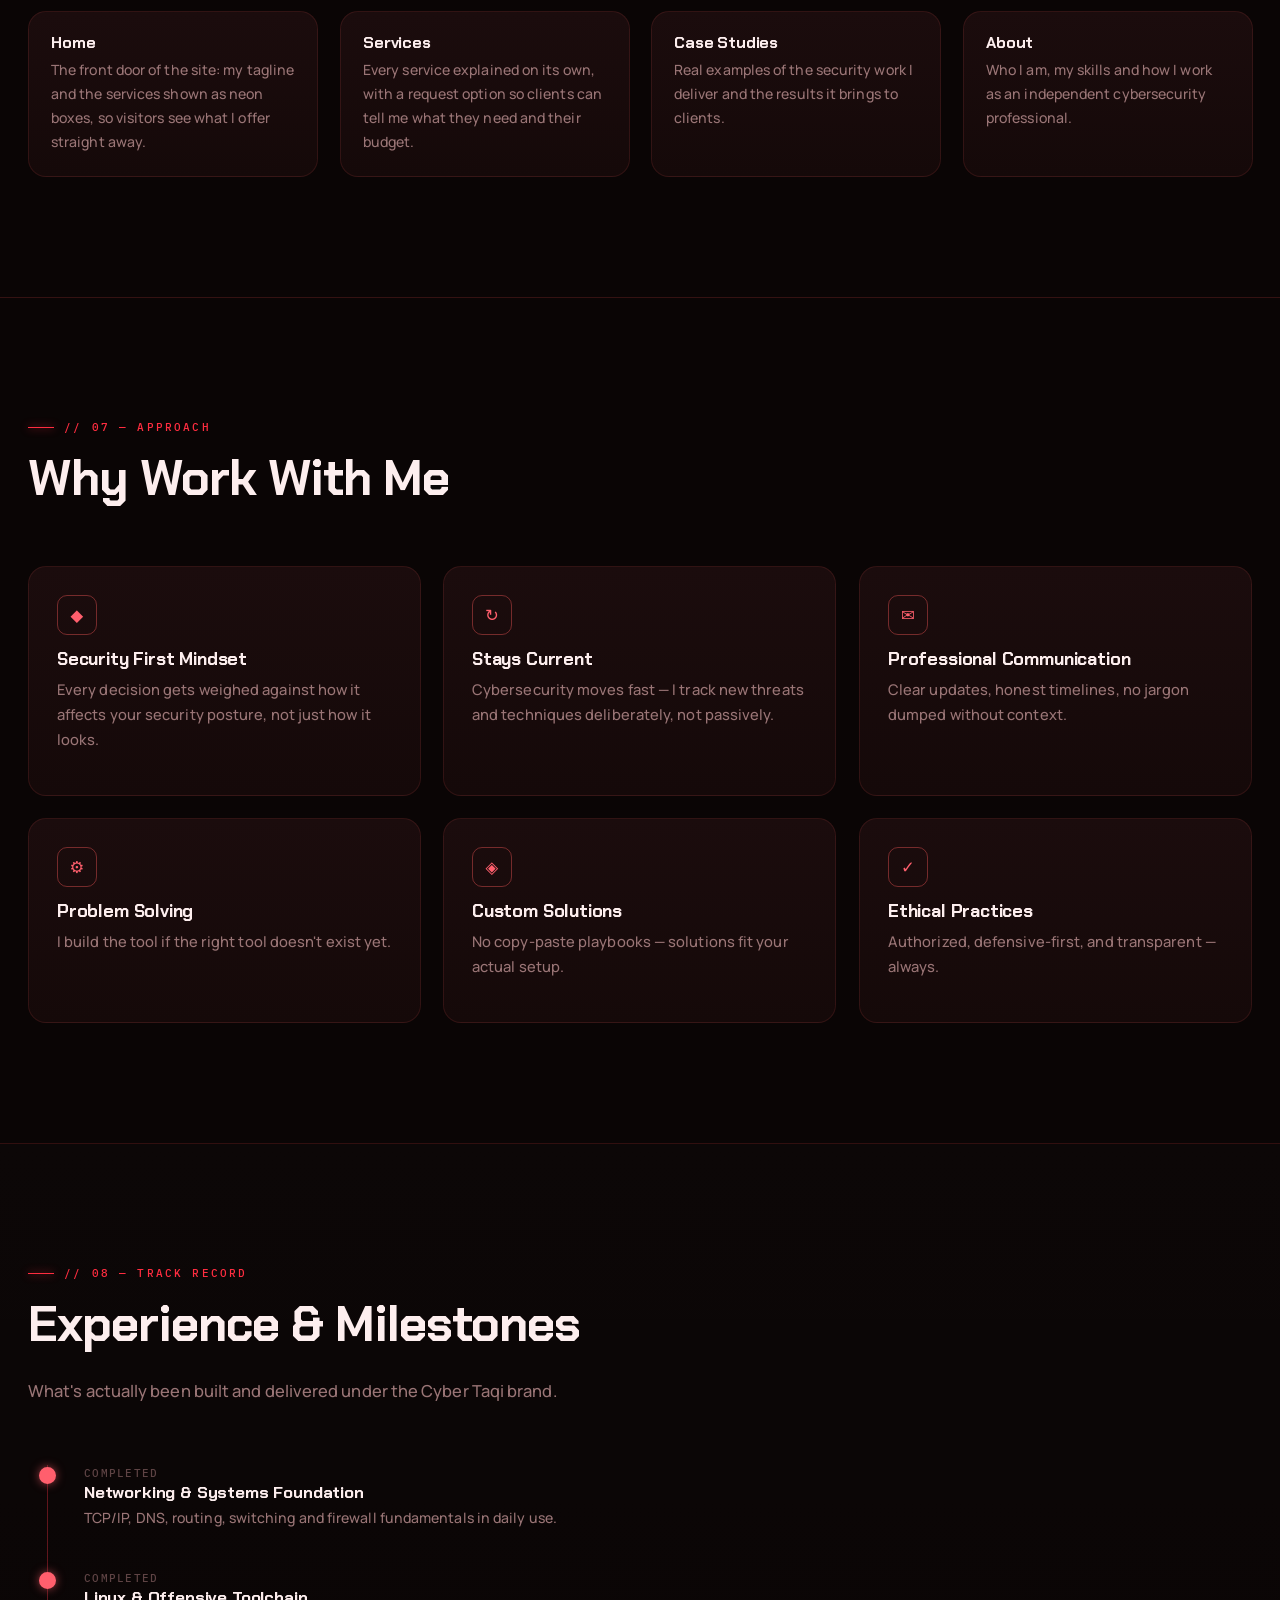
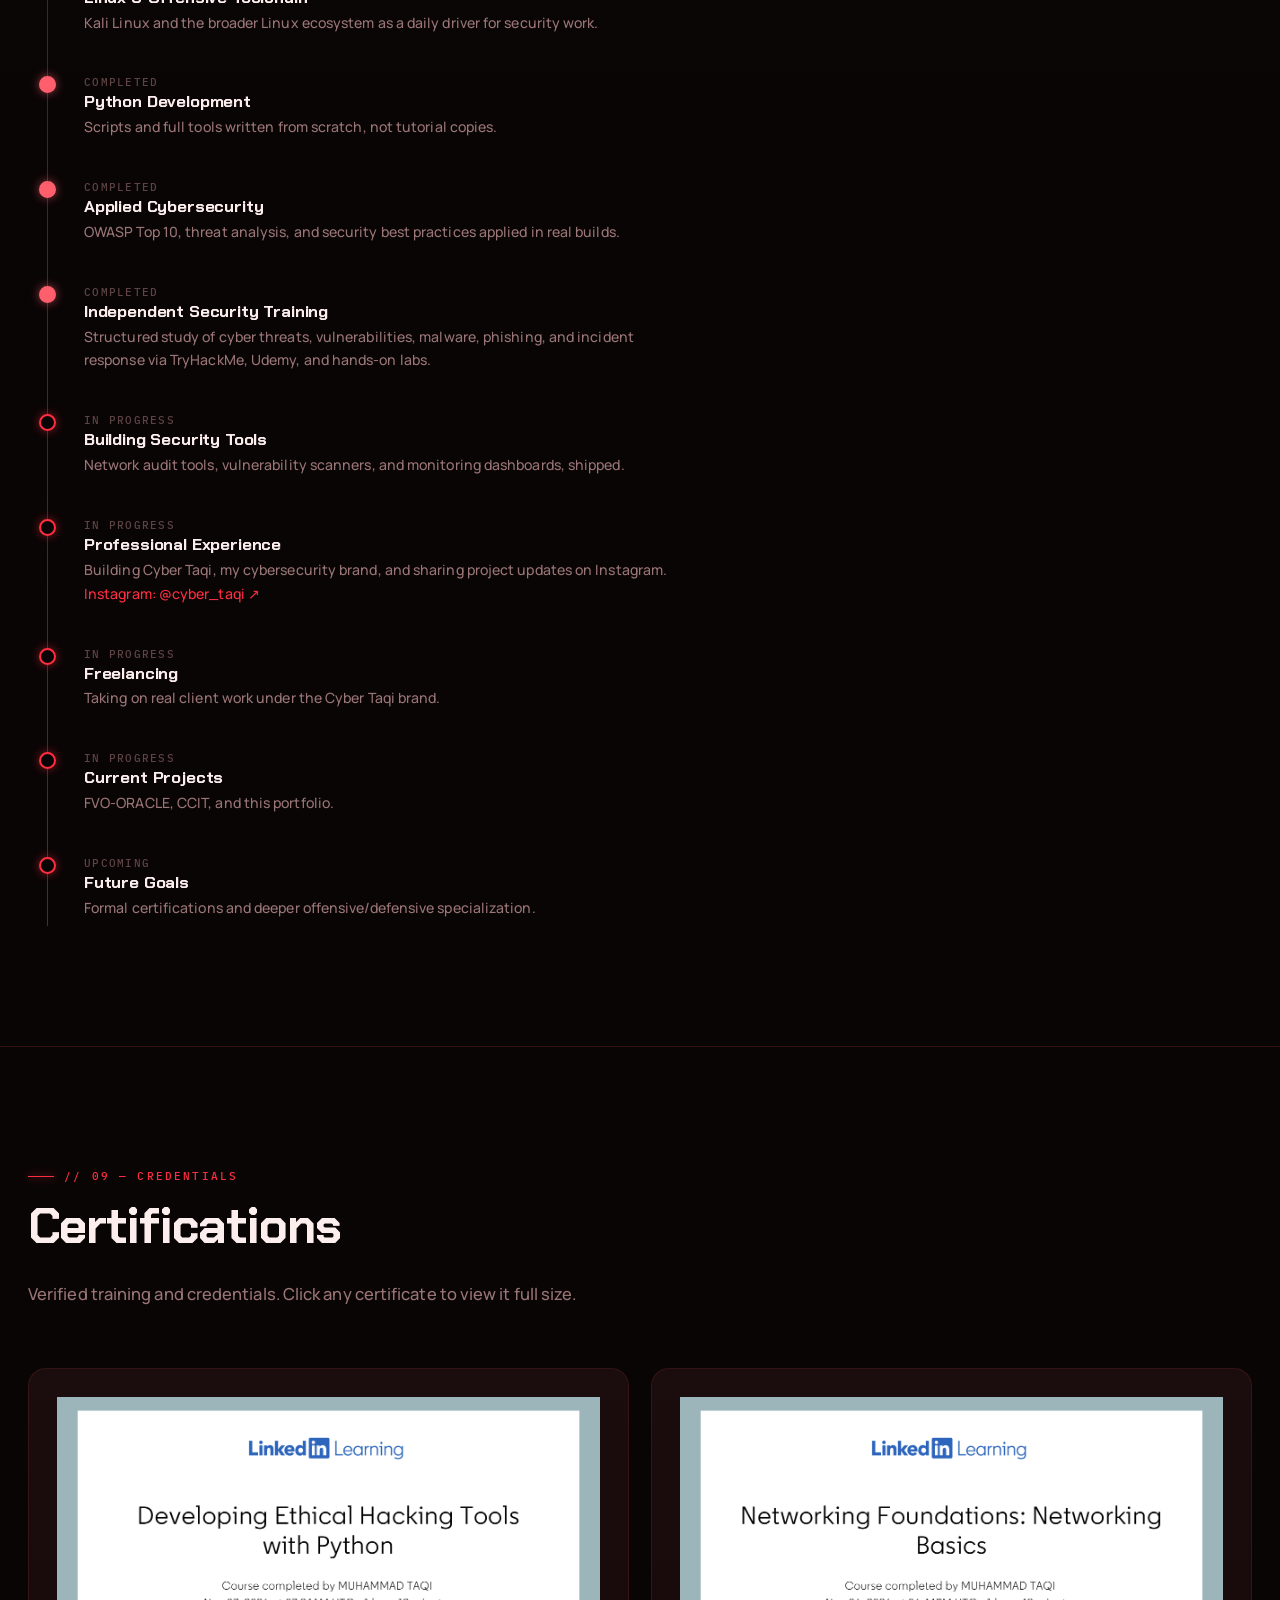
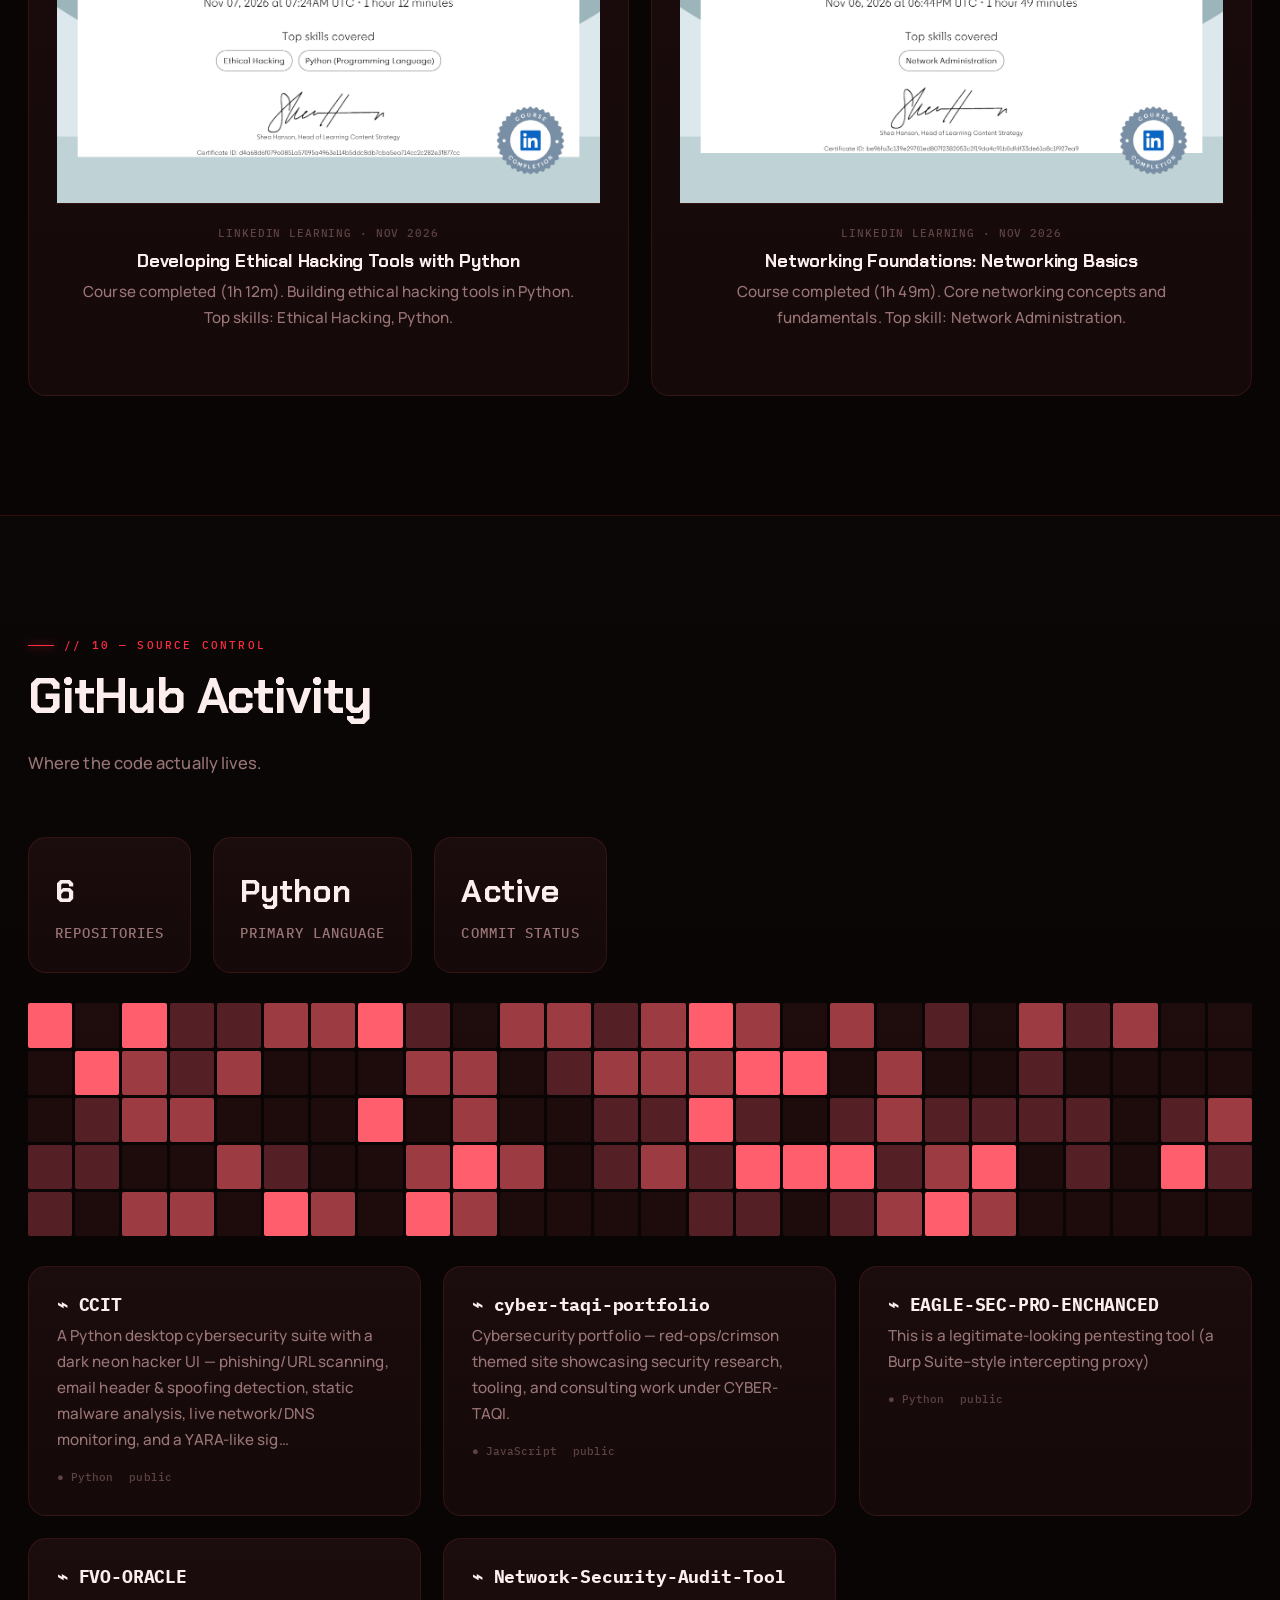
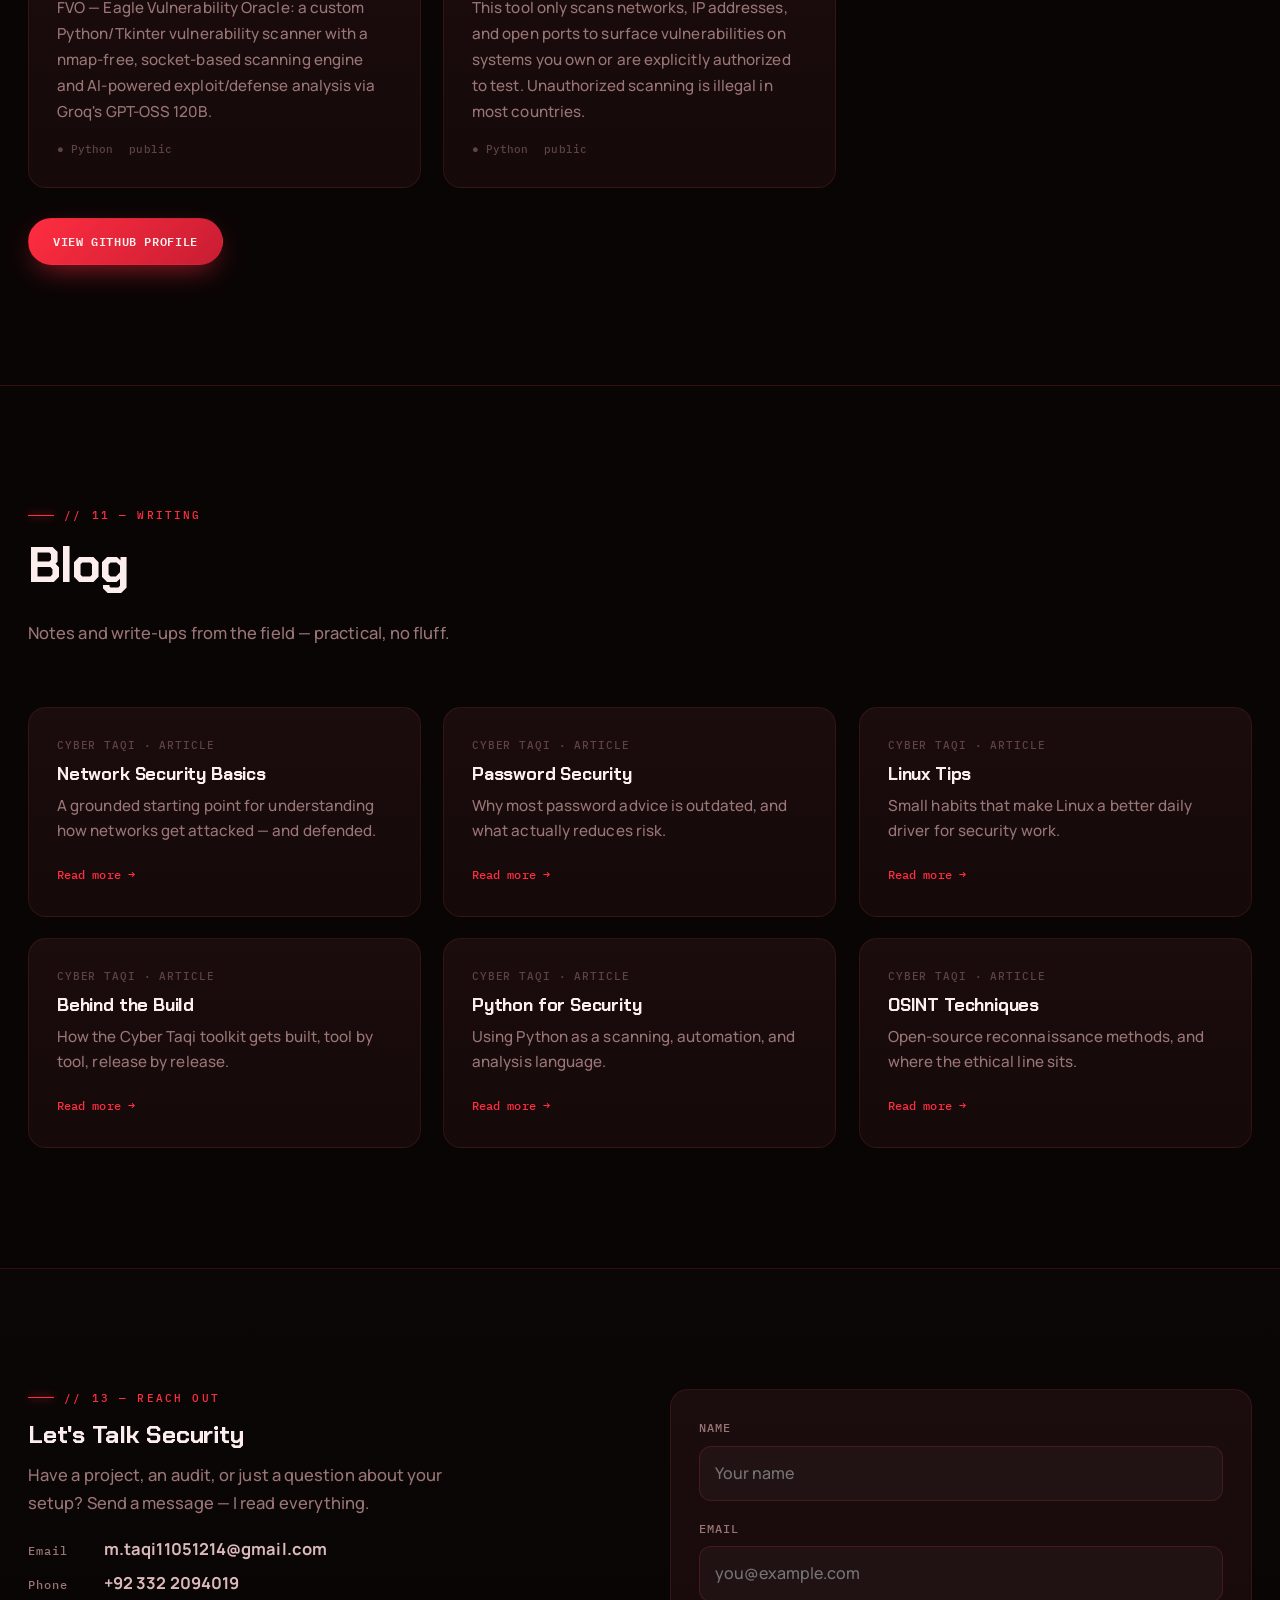
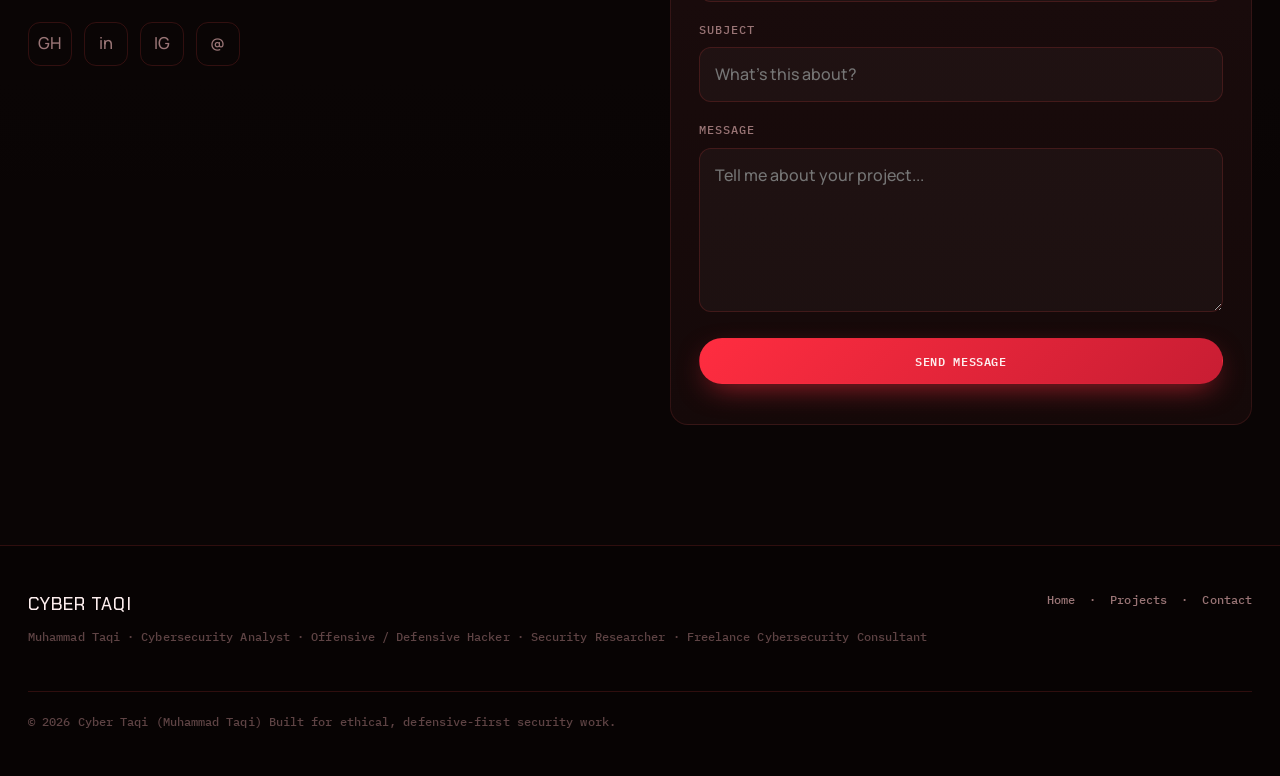
==== commit 41ae08bc: "Add files via upload" ====
--- a/index.html
+++ b/index.html
@@ -88,7 +88,7 @@
         <div class="hero-actions">
           <a href="#projects" class="btn btn-primary">View Projects</a>
           <a href="#contact" class="btn">Hire Me</a>
-          <a href="#contact" class="btn btn-ghost hide-sm">Contact Me</a>
+          <a href="#contact" class="btn btn-ghost">Contact Me</a>
           <a href="assets/Muhammad-Taqi-Resume.pdf" class="btn btn-ghost" id="resumeBtn" download>Download Resume</a>
         </div>
       </div>
@@ -429,5 +429,14 @@
 </div>
 
 <script src="script.js"></script>
+<script>
+/* safety net: if anything in script.js ever fails, never leave sections invisible */
+setTimeout(function(){
+  if(window.__ctOk) return;
+  document.querySelectorAll('.reveal').forEach(function(el){ el.classList.add('in'); });
+  var b=document.getElementById('bootLoader'); if(b) b.classList.add('hide');
+  document.body.classList.remove('loading');
+}, 3500);
+</script>
 </body>
 </html>
--- a/style.css
+++ b/style.css
@@ -759,70 +759,3 @@
   .boot-ring{ animation:none; }
   *{ scroll-behavior:auto !important; }
 }
-
-
-/* ==========================================================================
-   MOBILE DECLUTTER v4 — more air, bigger text, less decoration on phones
-   ========================================================================== */
-@media (max-width:600px){
-  :root{ --gap:18px; }
-  body{ font-size:16px; line-height:1.7; }
-  p{ margin-bottom:1.1em; }
-
-  /* cleaner top: brand + menu only; status strip hidden (same info is in Contact) */
-  .nav-cta{ display:none; }
-  .hud-strip{ display:none; }
-  .navbar .wrap{ justify-content:space-between; }
-
-  /* hero: headline, short intro, two clear buttons — no terminal / radar */
-  .hero{ padding:56px 0 64px; }
-  .hero .wrap{ gap:0; }
-  .terminal{ display:none; }
-  .hero-tag{ font-size:.66rem; letter-spacing:.1em; margin-bottom:20px; }
-  .hero h1{ margin-bottom:14px; }
-  .hero .roles{ font-size:.95rem; margin-bottom:18px; }
-  .hero-desc{ font-size:1rem; margin-bottom:26px; }
-  .hero-actions{ gap:12px; }
-  .hero-actions .hide-sm{ display:none; }
-
-  /* rhythm */
-  section{ padding:64px 0; }
-  .section-head{ margin-bottom:30px; }
-  .section-head p{ font-size:.98rem; }
-  .eyebrow{ font-size:.66rem; margin-bottom:10px; }
-  .panel{ padding:20px; border-radius:16px; }
-  .panel h3,.panel h4{ font-size:1.08rem; }
-  .panel p{ font-size:.96rem; }
-
-  /* readable small text (nothing under ~12px) */
-  .chip,.avail-chip{ font-size:.8rem; padding:8px 14px; }
-  .tag{ font-size:.74rem; padding:5px 10px; }
-  .about-id{ font-size:.86rem; }
-  .about-id .row{ padding:12px 0; gap:14px; }
-  .skill-item .top{ font-size:.92rem; }
-  .tool-card small,.blog-card .meta,.t-item .status{ font-size:.74rem; }
-  .tool-card h4{ font-size:.92rem; }
-  .t-item h4{ font-size:1.05rem; }
-  .t-item p,.blog-card p{ font-size:.95rem; }
-  .field label{ font-size:.76rem; }
-
-  /* tools stay as a tidy 2-column grid instead of one long column */
-  #toolsGrid{ grid-template-columns:repeat(2,minmax(0,1fr)); gap:12px; }
-  .tool-card{ padding:18px 10px; }
-
-  /* about: keep chips from forming a wall */
-  .about-focus{ gap:8px; margin-top:18px; }
-  .about .wrap{ gap:32px; }
-
-  /* freelance / infosnifz chips: no giant wall of pills */
-  .avail-grid{ gap:10px; margin-top:20px; }
-
-  /* timeline tighter on the left */
-  .t-item{ padding-left:46px; margin-bottom:28px; }
-
-  /* contact */
-  .contact .wrap{ gap:32px; }
-  .social-btn{ width:48px; height:48px; }
-  footer{ padding:34px 0; }
-  .f-roles{ font-size:.8rem; line-height:1.6; }
-}
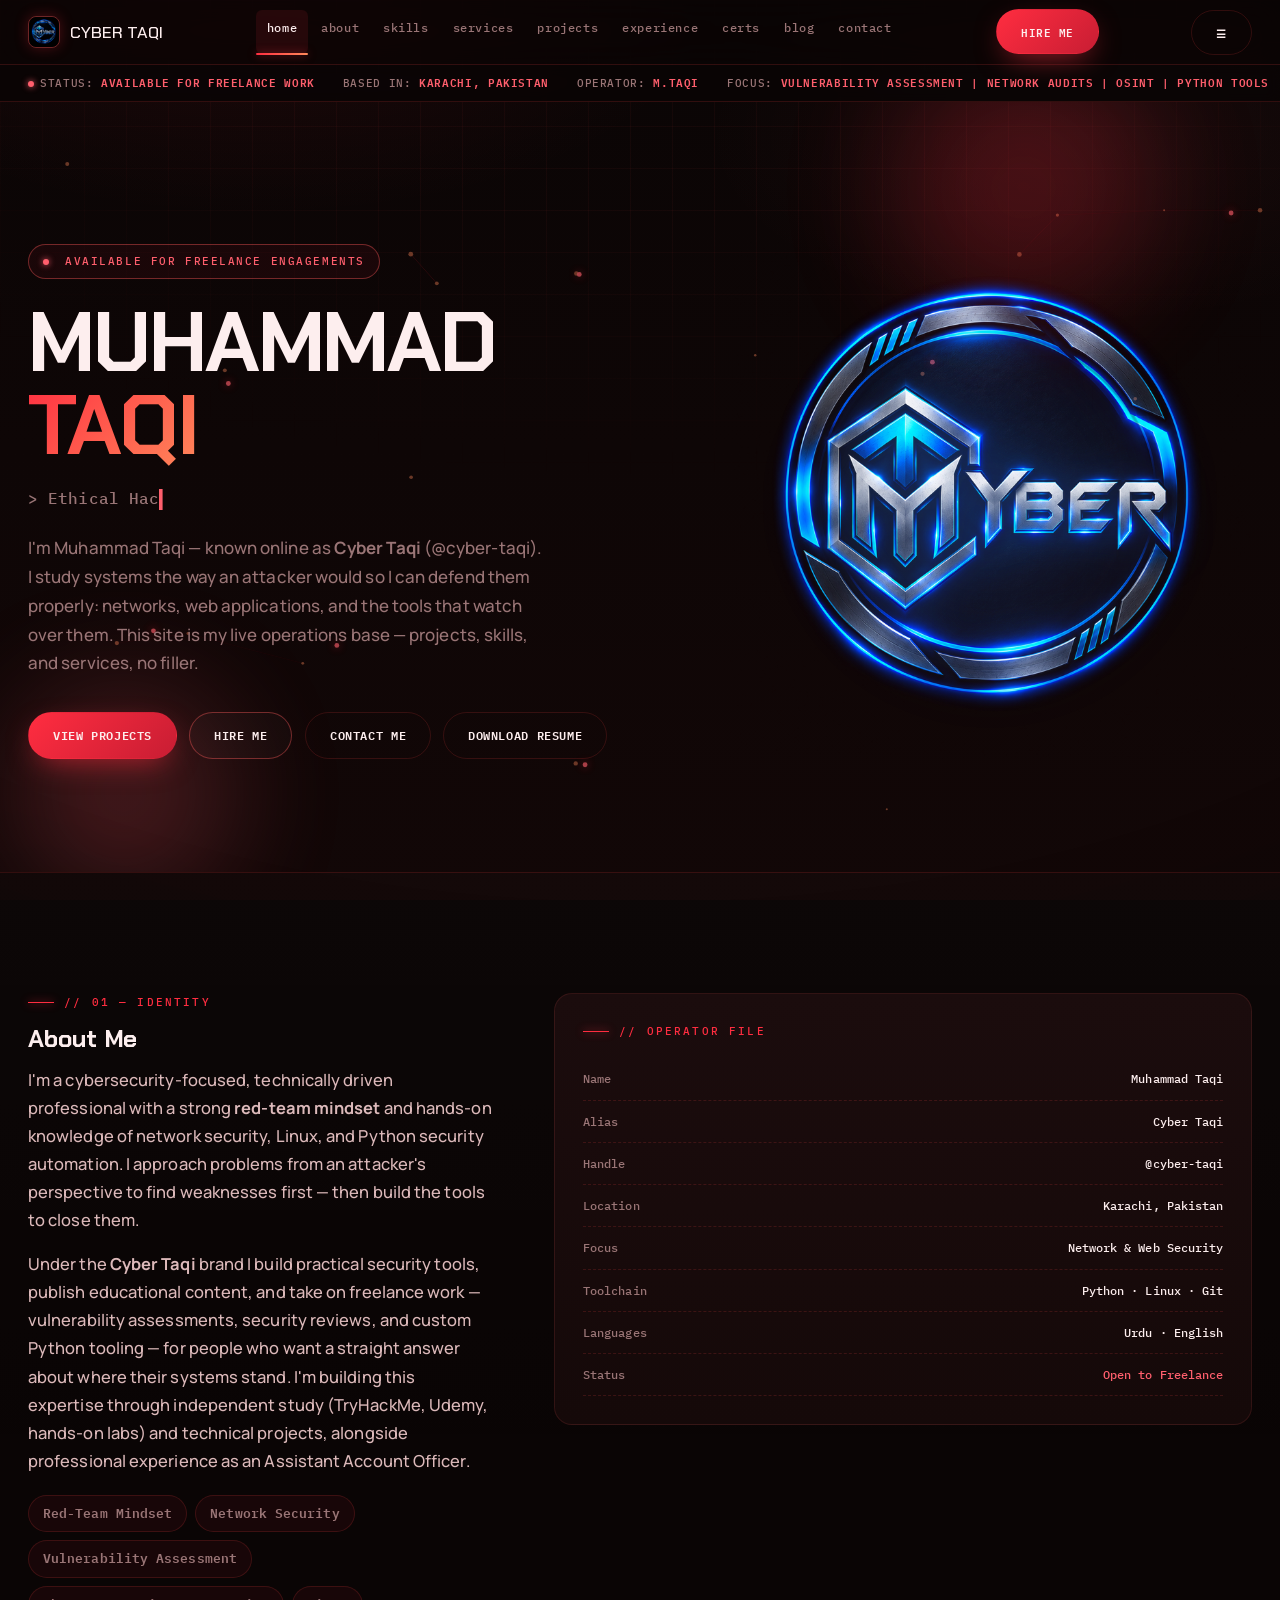
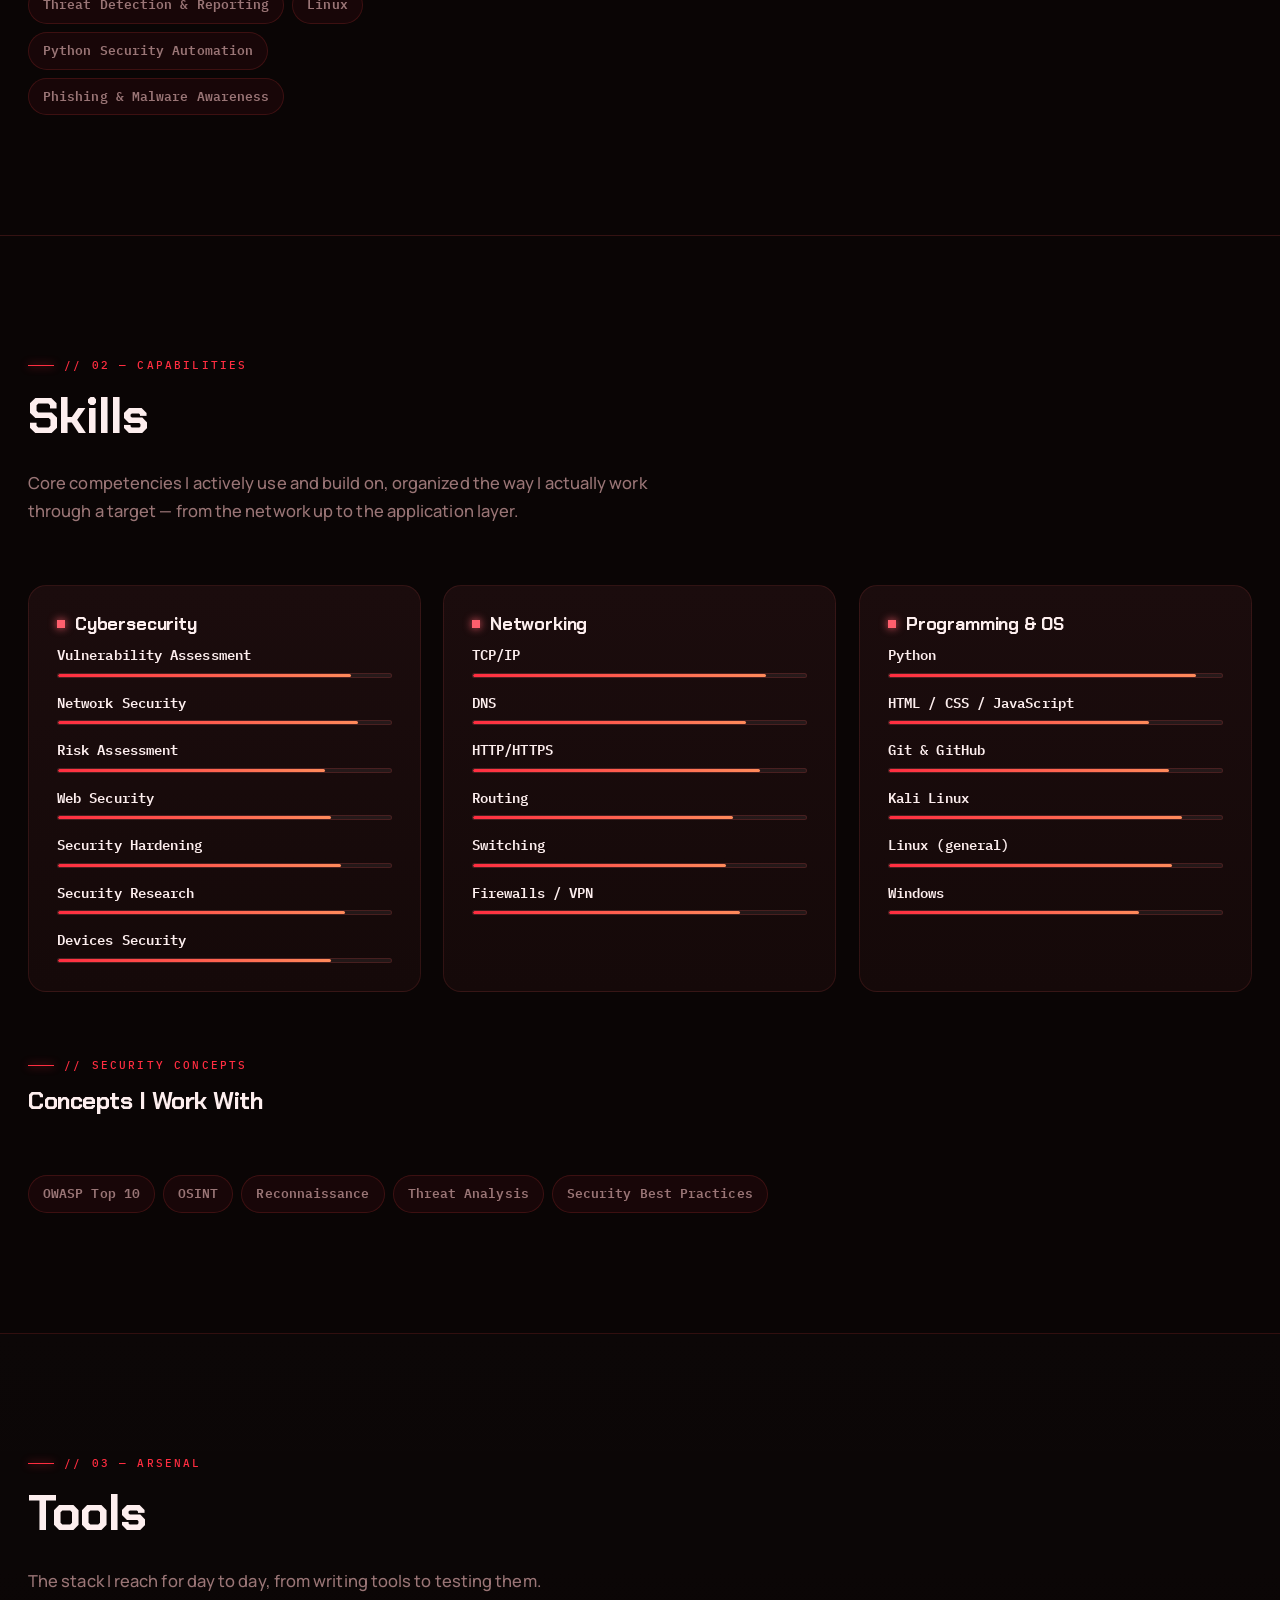
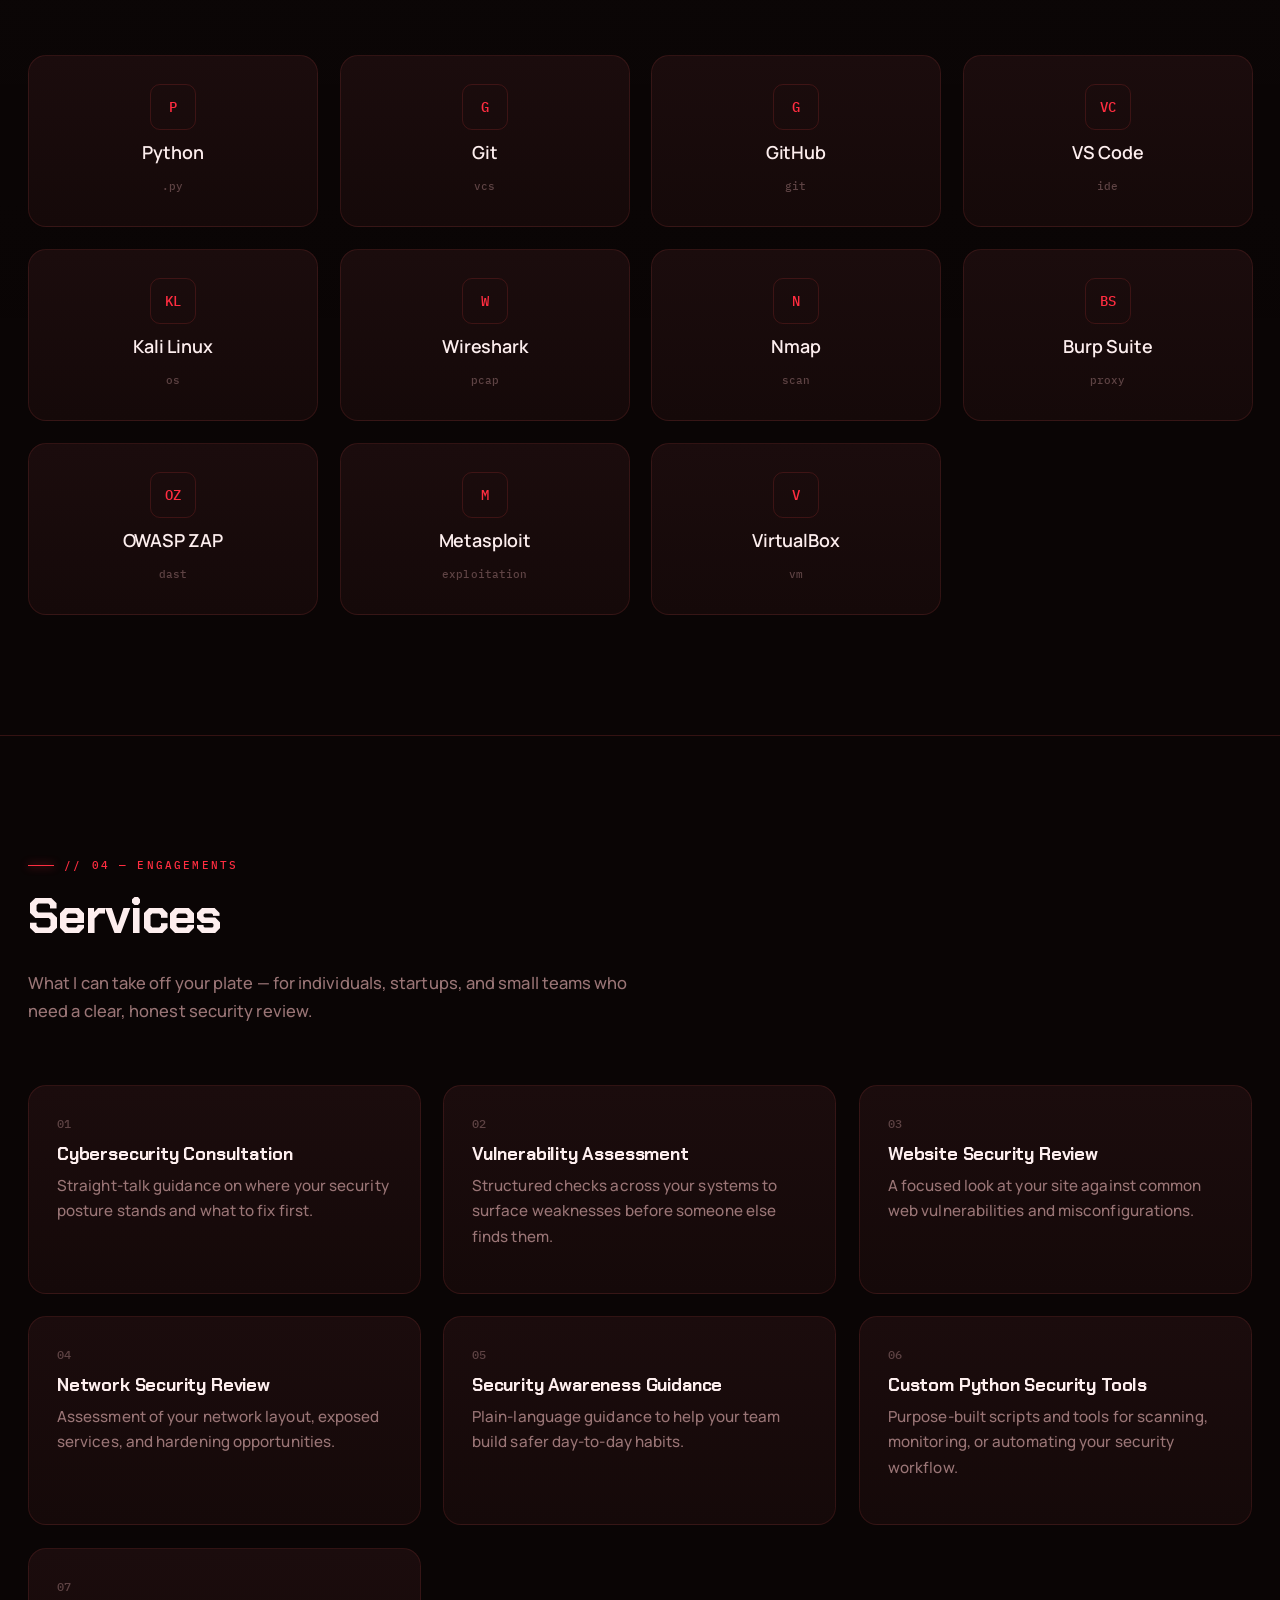
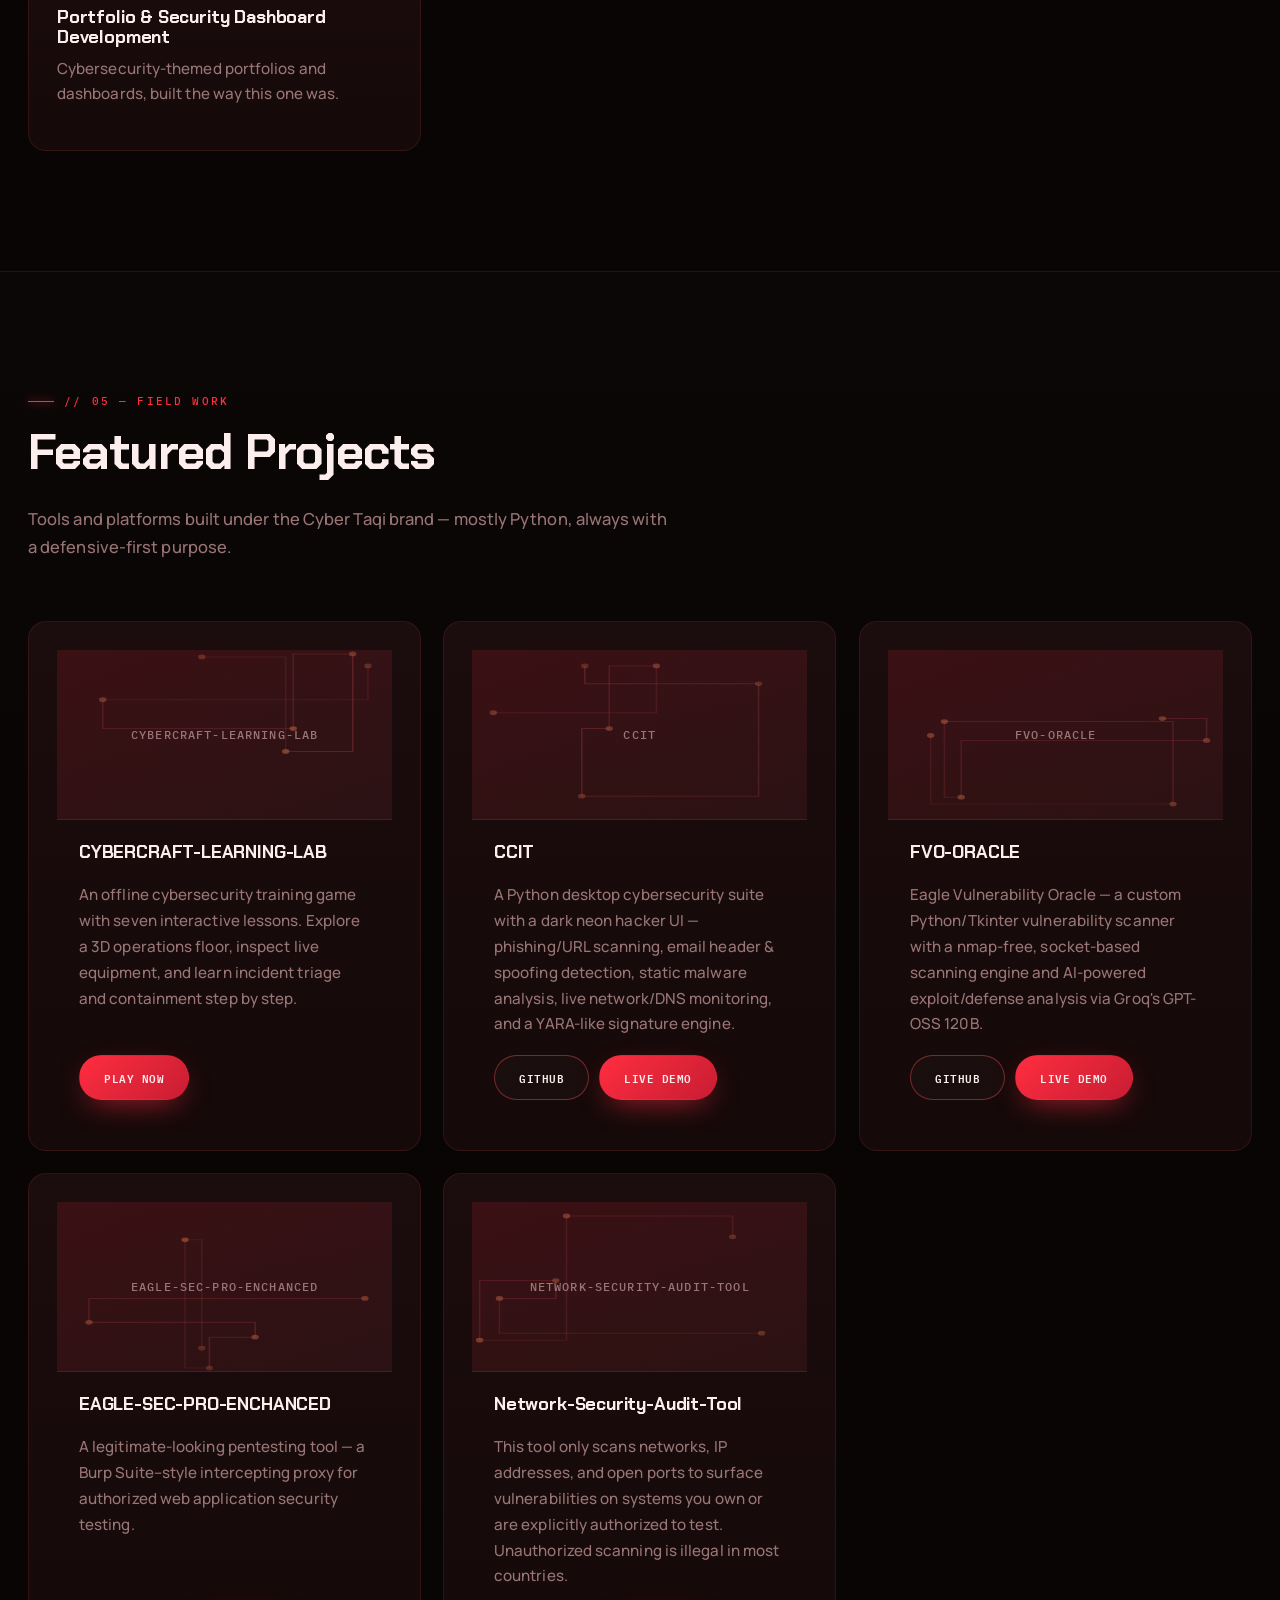
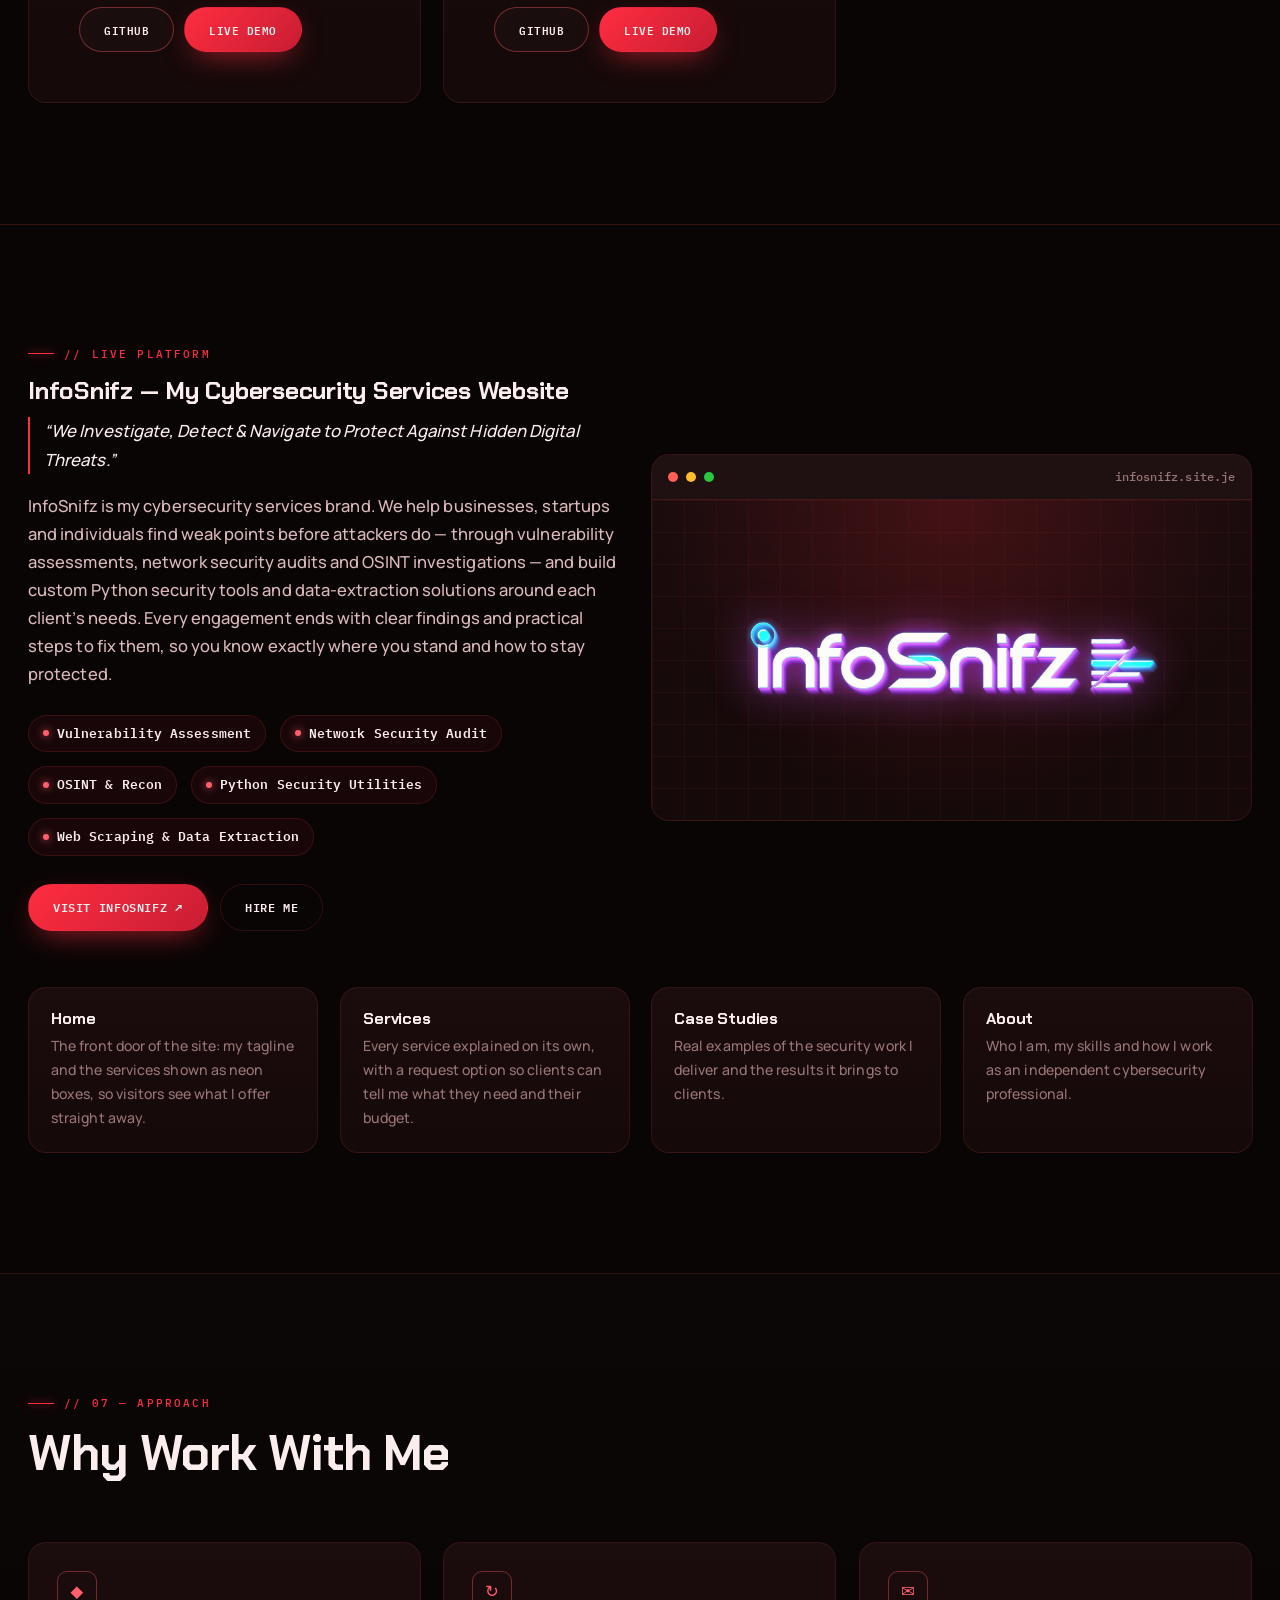
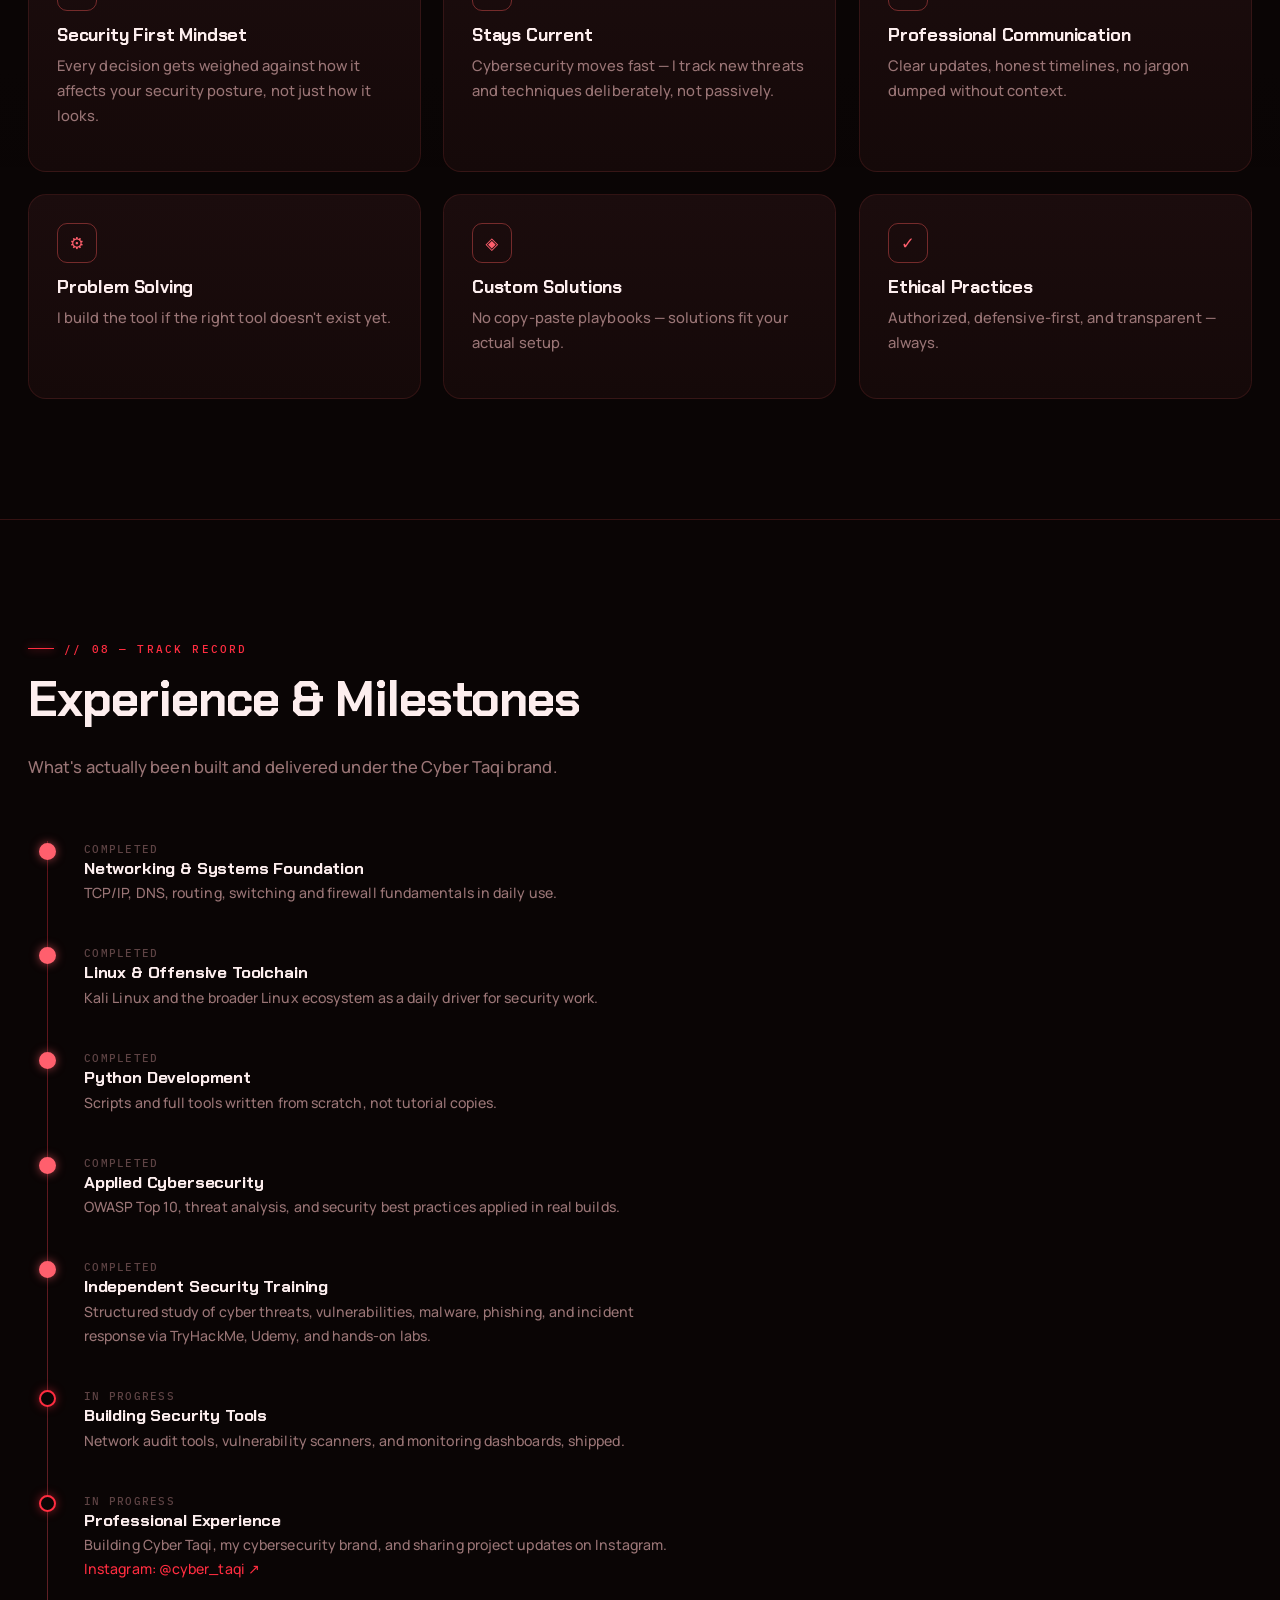
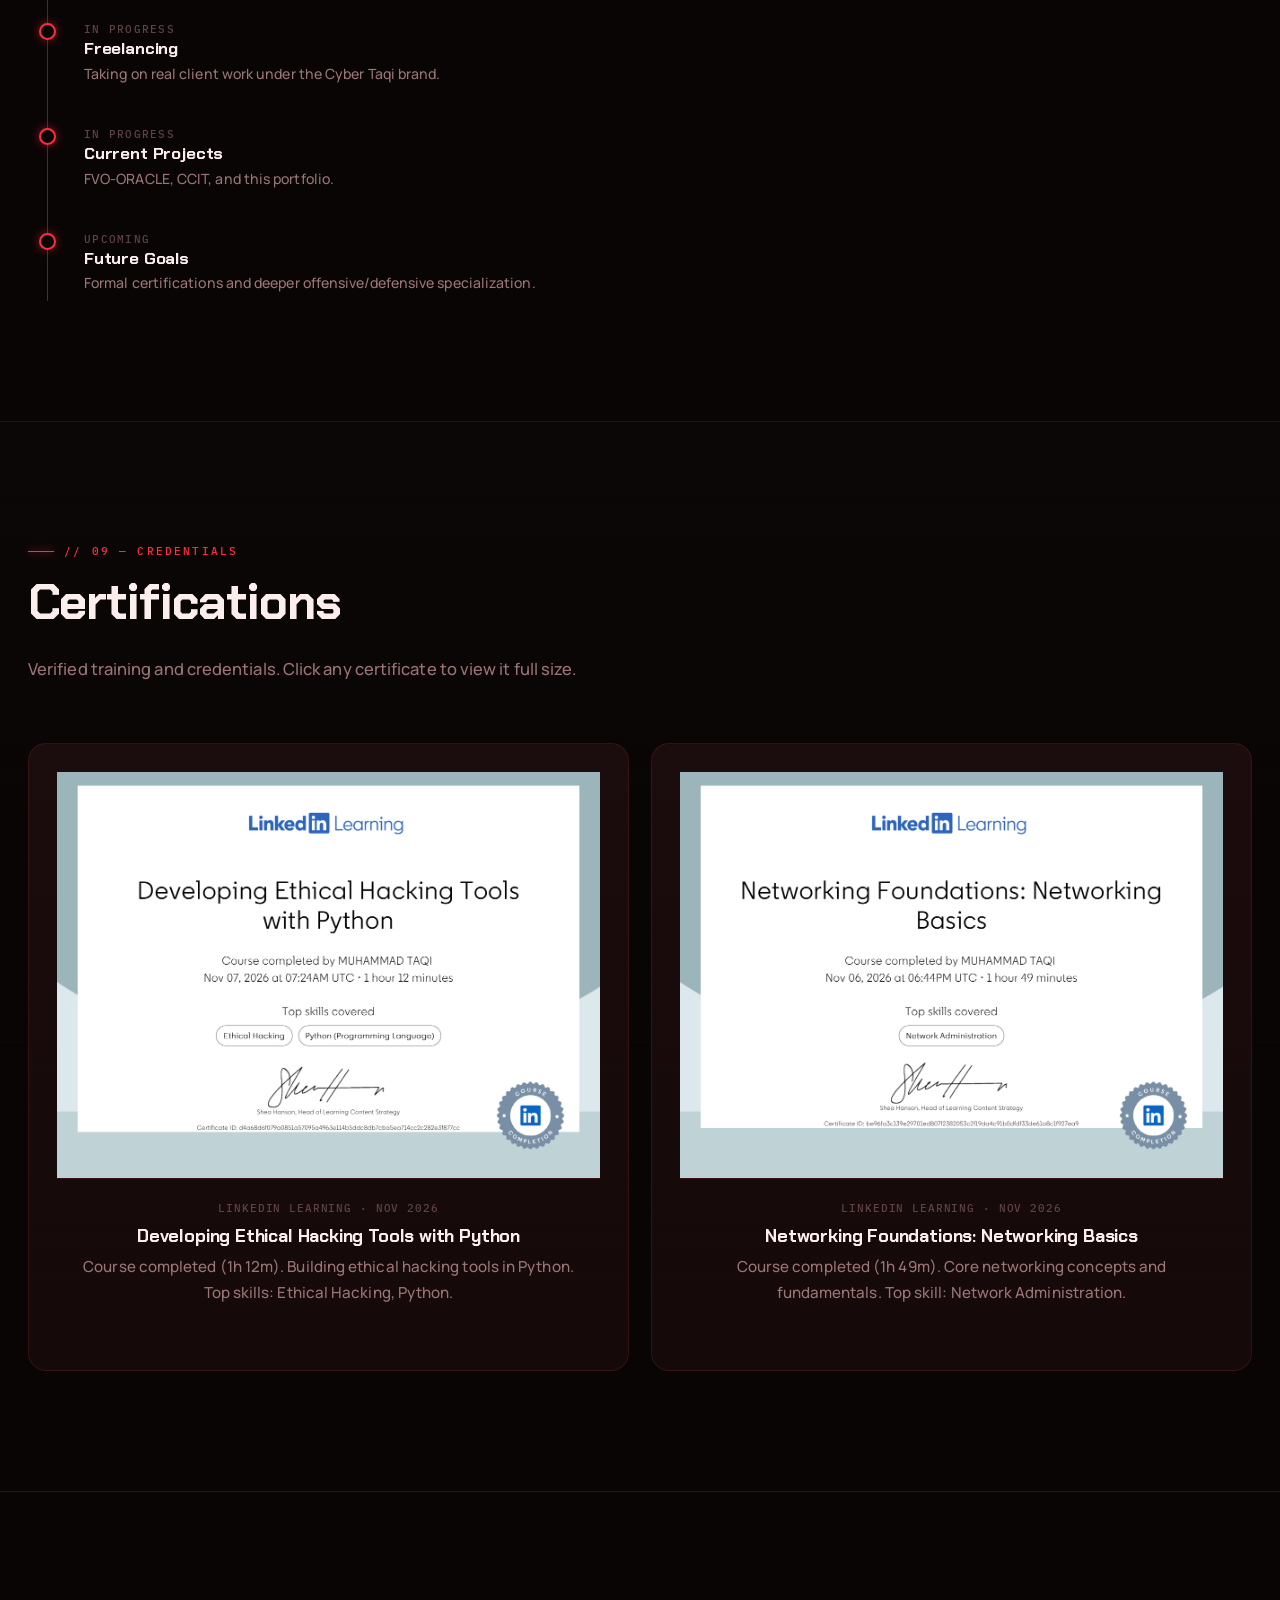
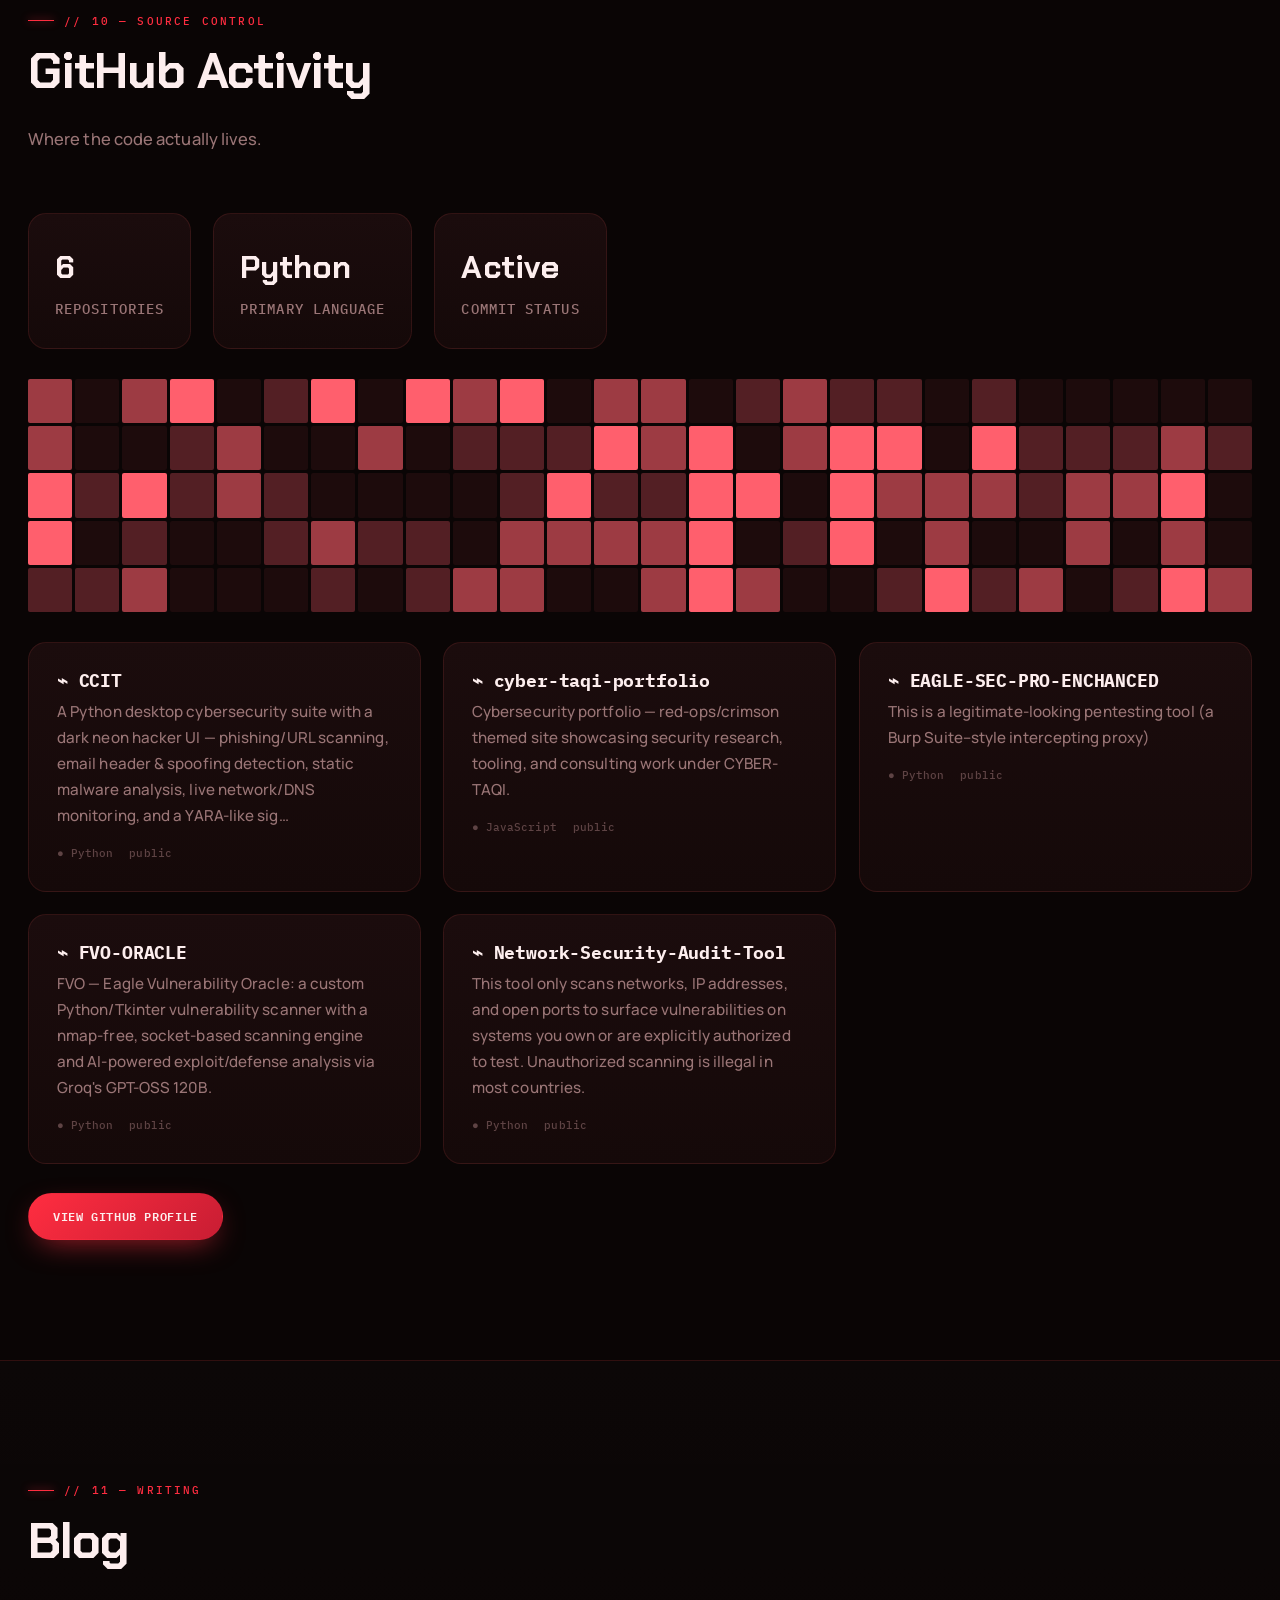
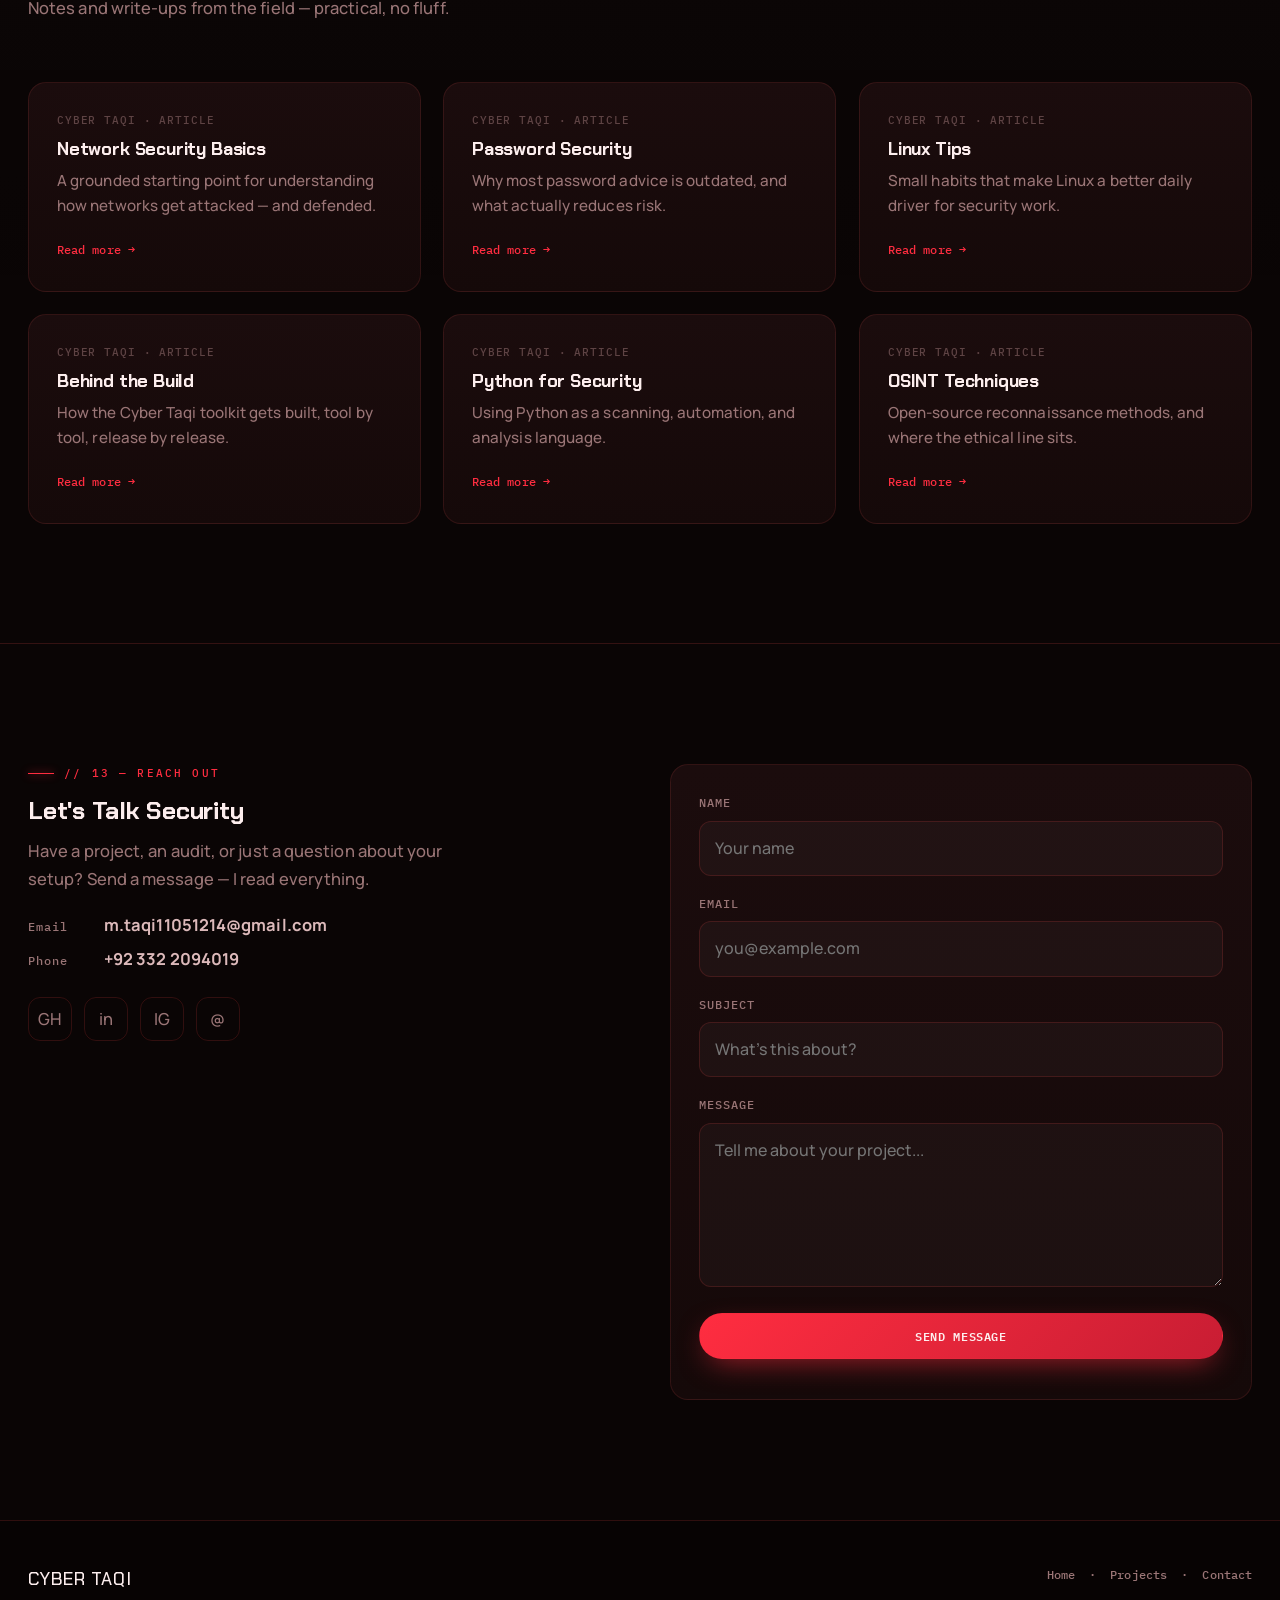
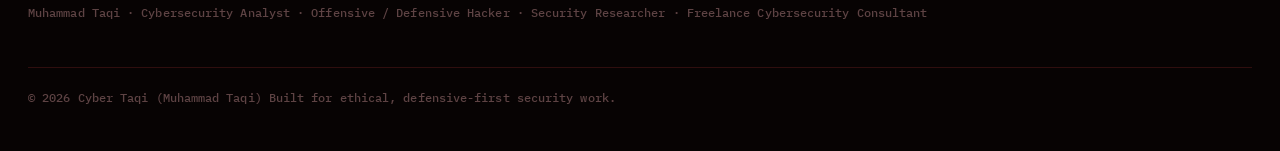
==== commit 74625e48: "Add files via upload" ====
--- a/index.html
+++ b/index.html
@@ -93,13 +93,12 @@
         </div>
       </div>
 
-      <div class="terminal reveal">
-        <div class="terminal-head">
-          <span class="tdot r"></span><span class="tdot y"></span><span class="tdot g"></span>
-          <span>cyber-taqi@soc:~</span>
-        </div>
-        <div class="terminal-body" id="terminalBody"></div>
-        <div class="radar-wrap"><canvas id="radarCanvas"></canvas></div>
+      <div class="hero-logo reveal" role="img" aria-label="Cyber Taqi logo">
+        <div class="hero-logo-glow"></div>
+        <div class="hero-logo-art">
+          <img class="hero-logo-ring" src="assets/logo-ring.png" alt="">
+          <img class="hero-logo-core" src="assets/logo-core.png" alt="Cyber Taqi">
+        </div>
       </div>
     </div>
   </section>
@@ -231,39 +230,6 @@
     </div>
   </section>
 
-  <!-- ================= FREELANCE ================= -->
-  <section id="freelance" class="freelance">
-    <div class="wrap">
-      <div class="grid grid-2" style="align-items:center;">
-        <div class="reveal">
-          <div class="eyebrow">// 06 — open for work</div>
-          <h2>Freelance Cybersecurity Services</h2>
-          <p>I provide freelance cybersecurity services and custom security-related software development — from a single-page security review to a purpose-built Python tool for your workflow.</p>
-          <div class="avail-grid">
-            <span class="avail-chip">Individuals</span>
-            <span class="avail-chip">Businesses</span>
-            <span class="avail-chip">Startups</span>
-            <span class="avail-chip">Students</span>
-            <span class="avail-chip">Organizations</span>
-          </div>
-          <div class="hero-actions" style="margin-top:30px;">
-            <a href="#contact" class="btn btn-primary">Start a Project</a>
-          </div>
-        </div>
-        <div class="panel reveal terminal-body" style="font-size:.78rem;">
-          <div class="line dim">$ whoami --engagement-scope</div>
-          <div class="line ok">&gt; vulnerability_assessment.run()</div>
-          <div class="line ok">&gt; website_security_review.run()</div>
-          <div class="line ok">&gt; network_security_review.run()</div>
-          <div class="line ok">&gt; security_awareness_guidance.run()</div>
-          <div class="line ok">&gt; custom_python_security_tools.build()</div>
-          <div class="line ok">&gt; portfolio_dashboard_dev.build()</div>
-          <div class="line dim">$ status: accepting new engagements ✔</div>
-        </div>
-      </div>
-    </div>
-  </section>
-
   <!-- ================= INFOSNIFZ ================= -->
   <section id="infosnifz">
     <div class="wrap">
--- a/style.css
+++ b/style.css
@@ -759,3 +759,114 @@
   .boot-ring{ animation:none; }
   *{ scroll-behavior:auto !important; }
 }
+
+
+/* ---------- hero logo (replaces terminal panel) ---------- */
+.hero-logo{ position:relative; display:flex; align-items:center; justify-content:center; width:100%; max-width:520px; margin-inline:auto; aspect-ratio:1/1; }
+.hero-logo-art{ position:relative; width:100%; height:100%; }
+.hero-logo-art img{ position:absolute; inset:0; width:100%; height:100%; object-fit:contain; }
+.hero-logo-ring{ animation:bootRingSpin 12s linear infinite; transform-origin:50% 50%; will-change:transform; }
+.hero-logo-core{ filter:drop-shadow(0 0 22px rgba(40,120,255,.4)); }
+.hero-logo-glow{ position:absolute; inset:12%; border-radius:50%; background:radial-gradient(circle, rgba(40,120,255,.22), transparent 70%); filter:blur(30px); pointer-events:none; }
+@media (max-width:980px){ .hero-logo{ max-width:340px; } }
+@media (prefers-reduced-motion:reduce){ .hero-logo-ring{ animation:none; } }
+
+/* ==========================================================================
+   MOBILE POLISH v4 — boxes, buttons and content tuned for phones & tablets
+   ========================================================================== */
+img,svg,video,canvas{ max-width:100%; }
+h1,h2,h3,h4,p,li,a,.repo-card h4,.repo-card h3{ overflow-wrap:anywhere; }
+
+/* tablets / large phones */
+@media (max-width:980px){
+  .project-card.panel,.cert-card.panel{ padding:0; }
+  .hero-logo{ max-width:300px; }
+  .project-actions{ flex-wrap:wrap; }
+}
+
+/* phones */
+@media (max-width:600px){
+  html{ -webkit-text-size-adjust:100%; }
+  section{ padding:56px 0; }
+  .hero{ padding:56px 0 48px; }
+  .hero .wrap{ gap:30px; }
+  .hero-tag{ font-size:.62rem; letter-spacing:.08em; padding:6px 12px; text-align:left; }
+  .hero .roles{ font-size:.88rem; min-height:1.4em; margin-bottom:16px; }
+  .hero-desc{ font-size:.96rem; margin-bottom:24px; }
+  .hero-logo{ max-width:240px; }
+
+  /* hero buttons: primary + download full width, Hire/Contact side by side */
+  .hero-actions{ display:grid; grid-template-columns:1fr 1fr; gap:10px; }
+  .hero-actions .btn{ flex:none; width:100%; justify-content:center; padding:13px 10px; font-size:.72rem; text-align:center; }
+  .hero-actions .btn:first-child,.hero-actions .btn:last-child{ grid-column:1 / -1; }
+
+  /* panels / cards */
+  .panel{ padding:18px; }
+  .project-card.panel,.cert-card.panel{ padding:0; }
+  .project-body{ padding:18px; gap:10px; }
+  .project-actions{ display:grid; grid-template-columns:1fr 1fr; gap:10px; width:100%; }
+  .project-actions .btn:only-child{ grid-column:1 / -1; }
+  .project-actions .btn{ width:100%; justify-content:center; }
+  .cert-body{ padding:16px 18px 18px; text-align:left; }
+  .cert-card{ text-align:left; }
+  .service-card,.why-card{ padding:18px; }
+  .section-head{ margin-bottom:28px; }
+  .section-head p{ font-size:.95rem; }
+
+  /* tools: compact 2-column tiles instead of 11 tall cards */
+  #toolsGrid{ grid-template-columns:repeat(2,minmax(0,1fr)); gap:12px; }
+  .tool-card{ padding:16px 8px; }
+  .tool-card .icon{ width:40px; height:40px; margin-bottom:8px; }
+  .tool-card h4{ font-size:.82rem; }
+
+  /* skills / chips */
+  .chip,.tag,.pill{ font-size:.7rem; }
+  .about-focus{ gap:8px; }
+
+  /* infosnifz block */
+  .isz-fallback{ min-height:200px; padding:18px; }
+  .isz-tag{ font-size:.95rem; }
+  .isz-pages{ gap:12px; margin-top:32px; }
+  .isz-pages .panel{ padding:16px; }
+
+  /* github stats: tidy 2-up grid */
+  .gh-stats{ display:grid; grid-template-columns:1fr 1fr; gap:12px; margin:16px 0 22px; }
+  .gh-stats .stat{ padding:16px; min-width:0; }
+  .gh-stats .stat b{ font-size:1.4rem; }
+  .gh-stats .stat span{ font-size:.7rem; }
+  .gh-stats .stat:last-child:nth-child(odd){ grid-column:1 / -1; }
+  .repo-card{ padding:16px; }
+
+  /* timeline */
+  .t-item{ padding-left:44px; }
+
+  /* contact */
+  .contact .row{ font-size:.92rem; }
+  .contact .row b,.contact .row a{ word-break:break-word; }
+  .field input,.field textarea{ padding:13px 14px; }
+  .btn-block,.contact form .btn{ width:100%; justify-content:center; }
+
+  /* footer */
+  footer{ padding:34px 0; }
+  footer .wrap{ gap:14px; }
+
+  /* lightbox + floating button */
+  .cert-lightbox{ padding:14px; }
+  .to-top{ width:42px; height:42px; }
+}
+
+/* small phones */
+@media (max-width:380px){
+  .hero h1{ font-size:clamp(2rem,10.5vw,2.6rem); }
+  .nav-cta .btn{ padding:9px 12px; }
+  .project-actions{ grid-template-columns:1fr; }
+  .gh-stats{ grid-template-columns:1fr; }
+}
+
+@media (max-width:600px){
+  /* status strip: was static, so the fixed background layer painted over its text */
+  .hud-strip{ position:relative; top:auto; z-index:5; }
+  .hud-strip .wrap{ -webkit-overflow-scrolling:touch; }
+  .project-thumb{ height:120px; }
+  .tool-card{ min-height:0; }
+}
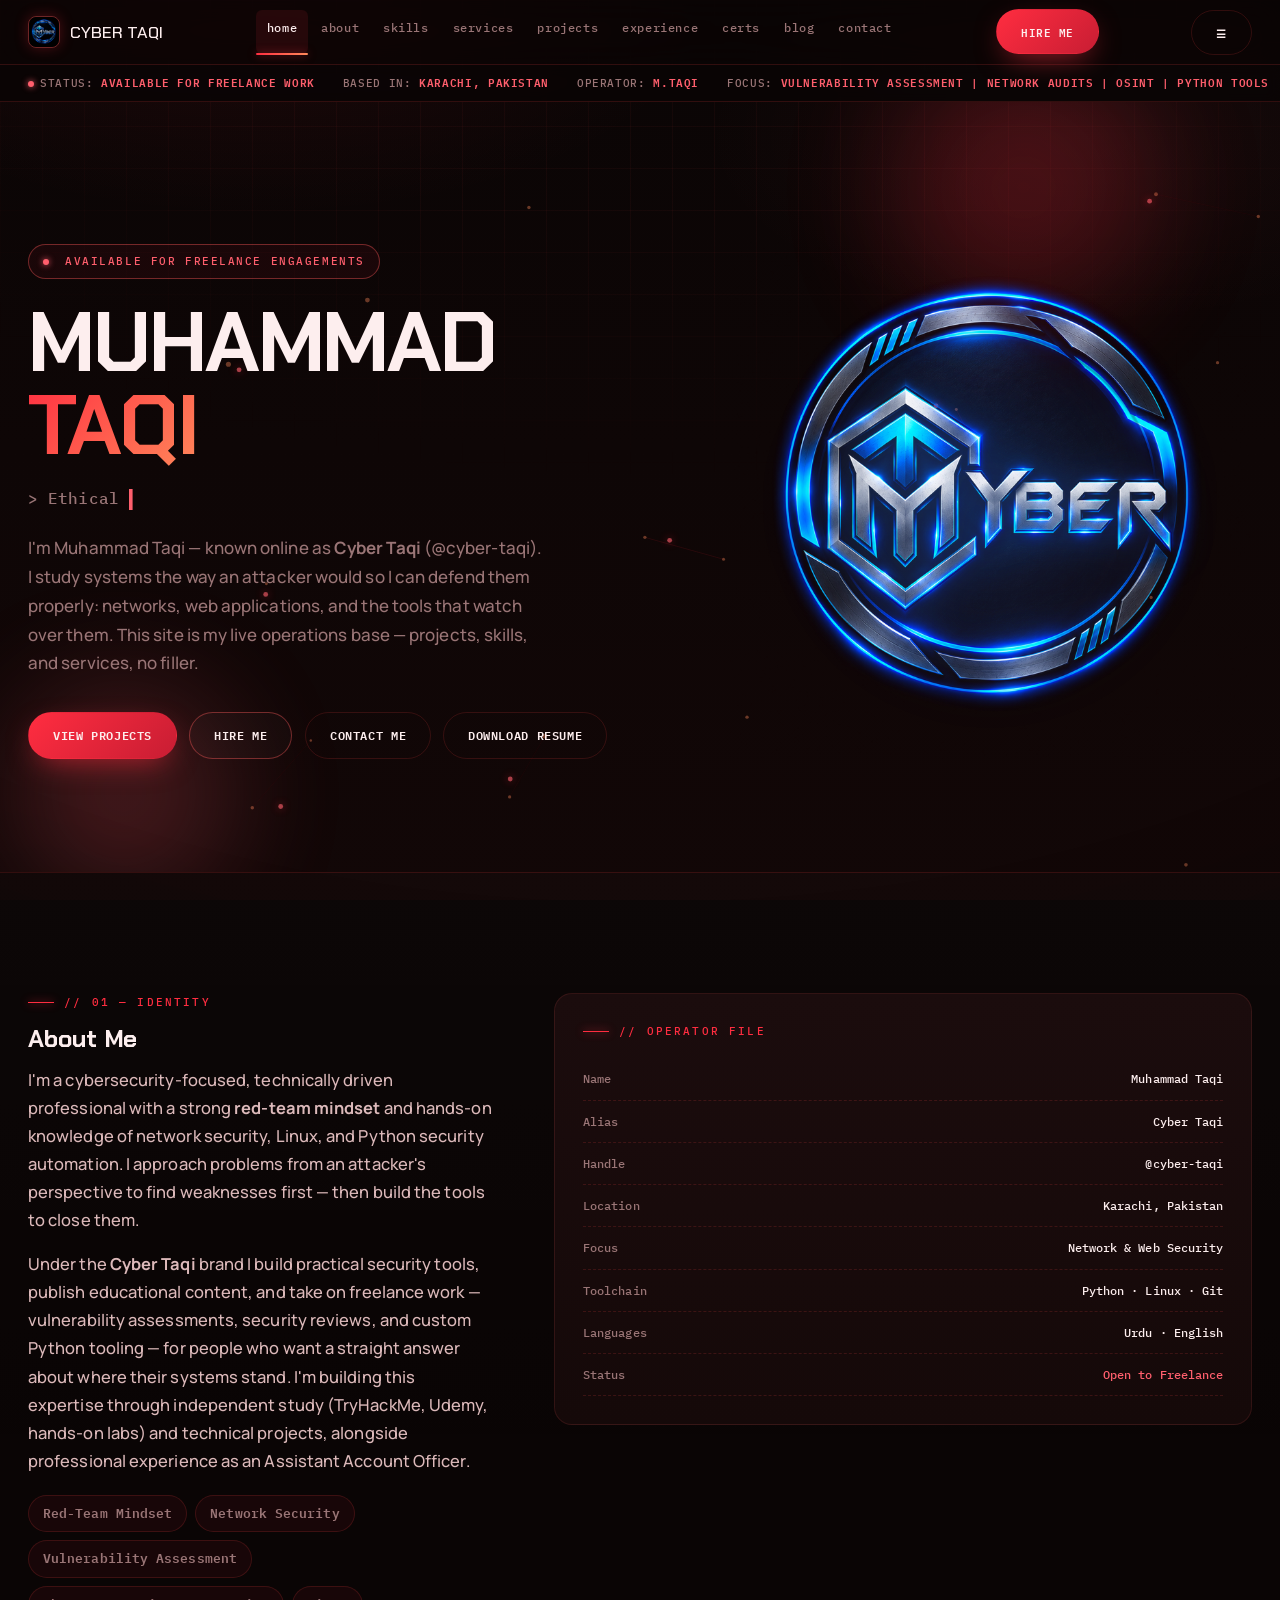
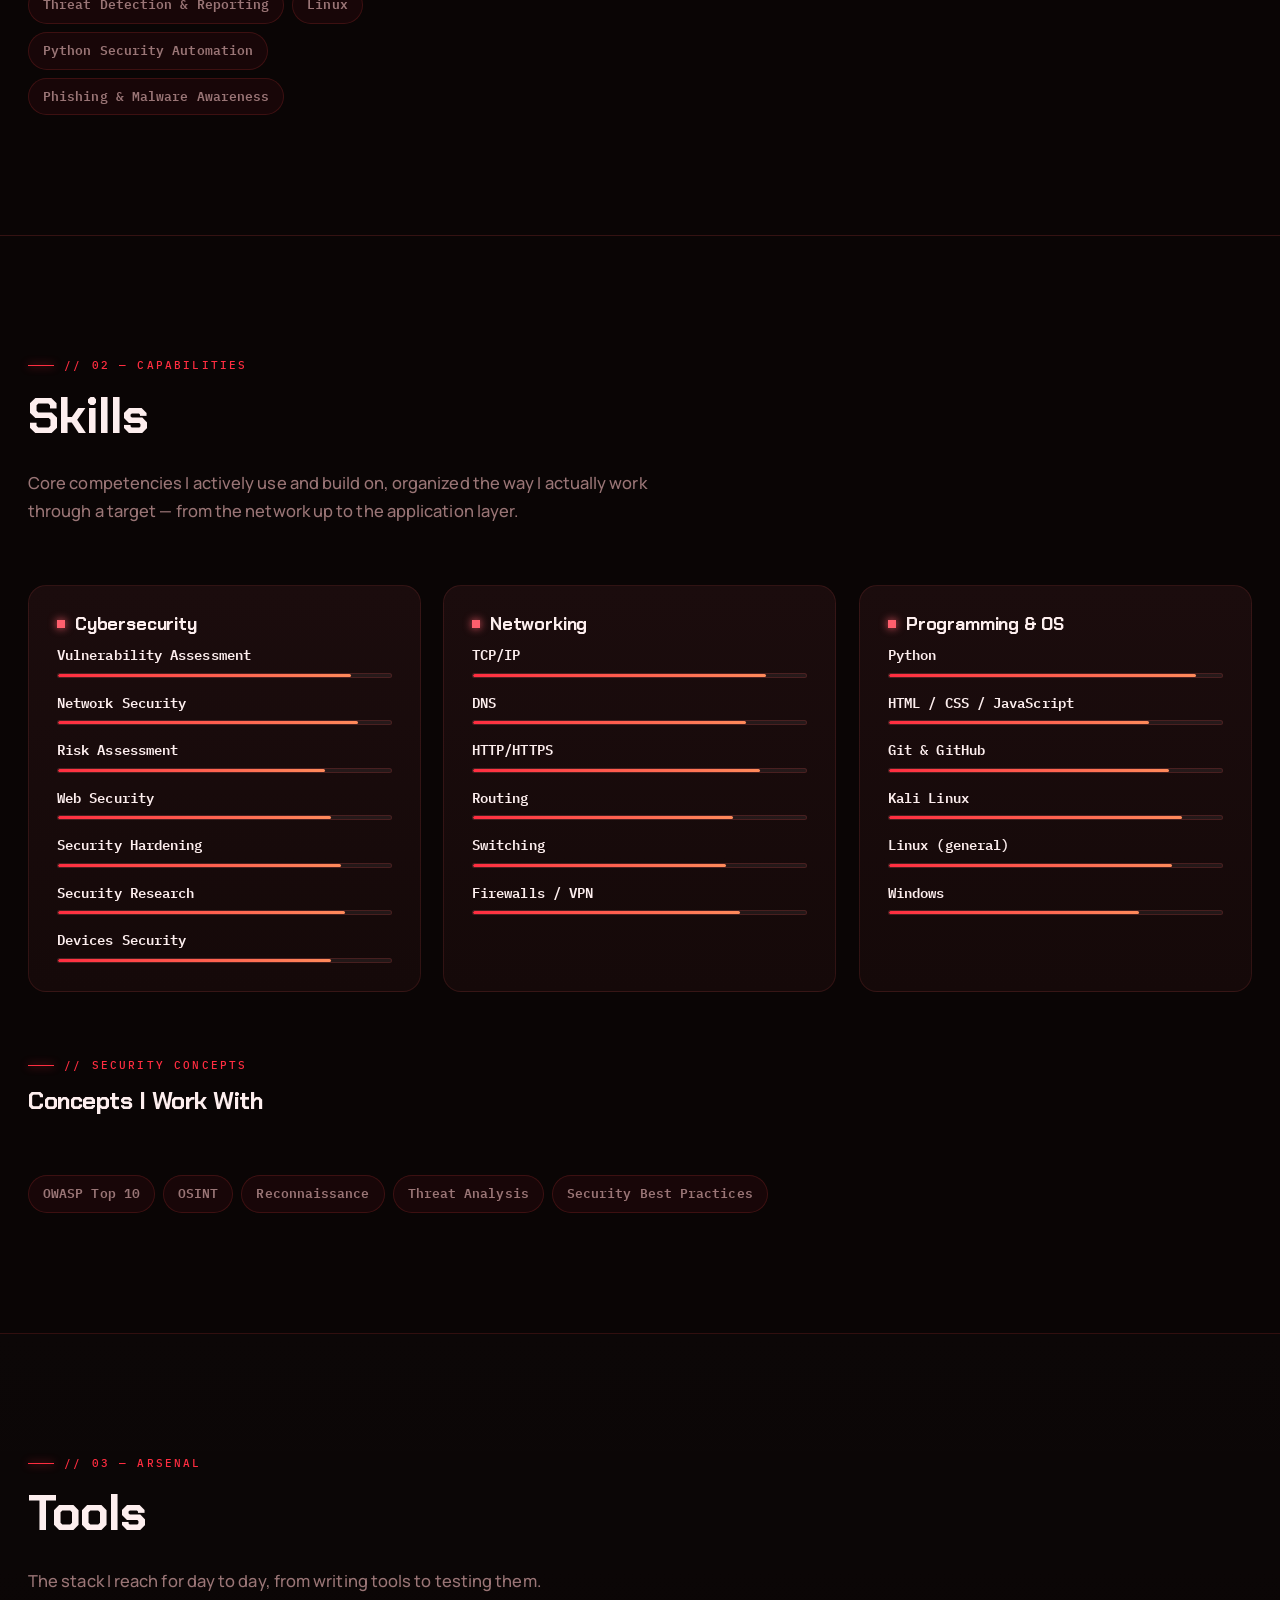
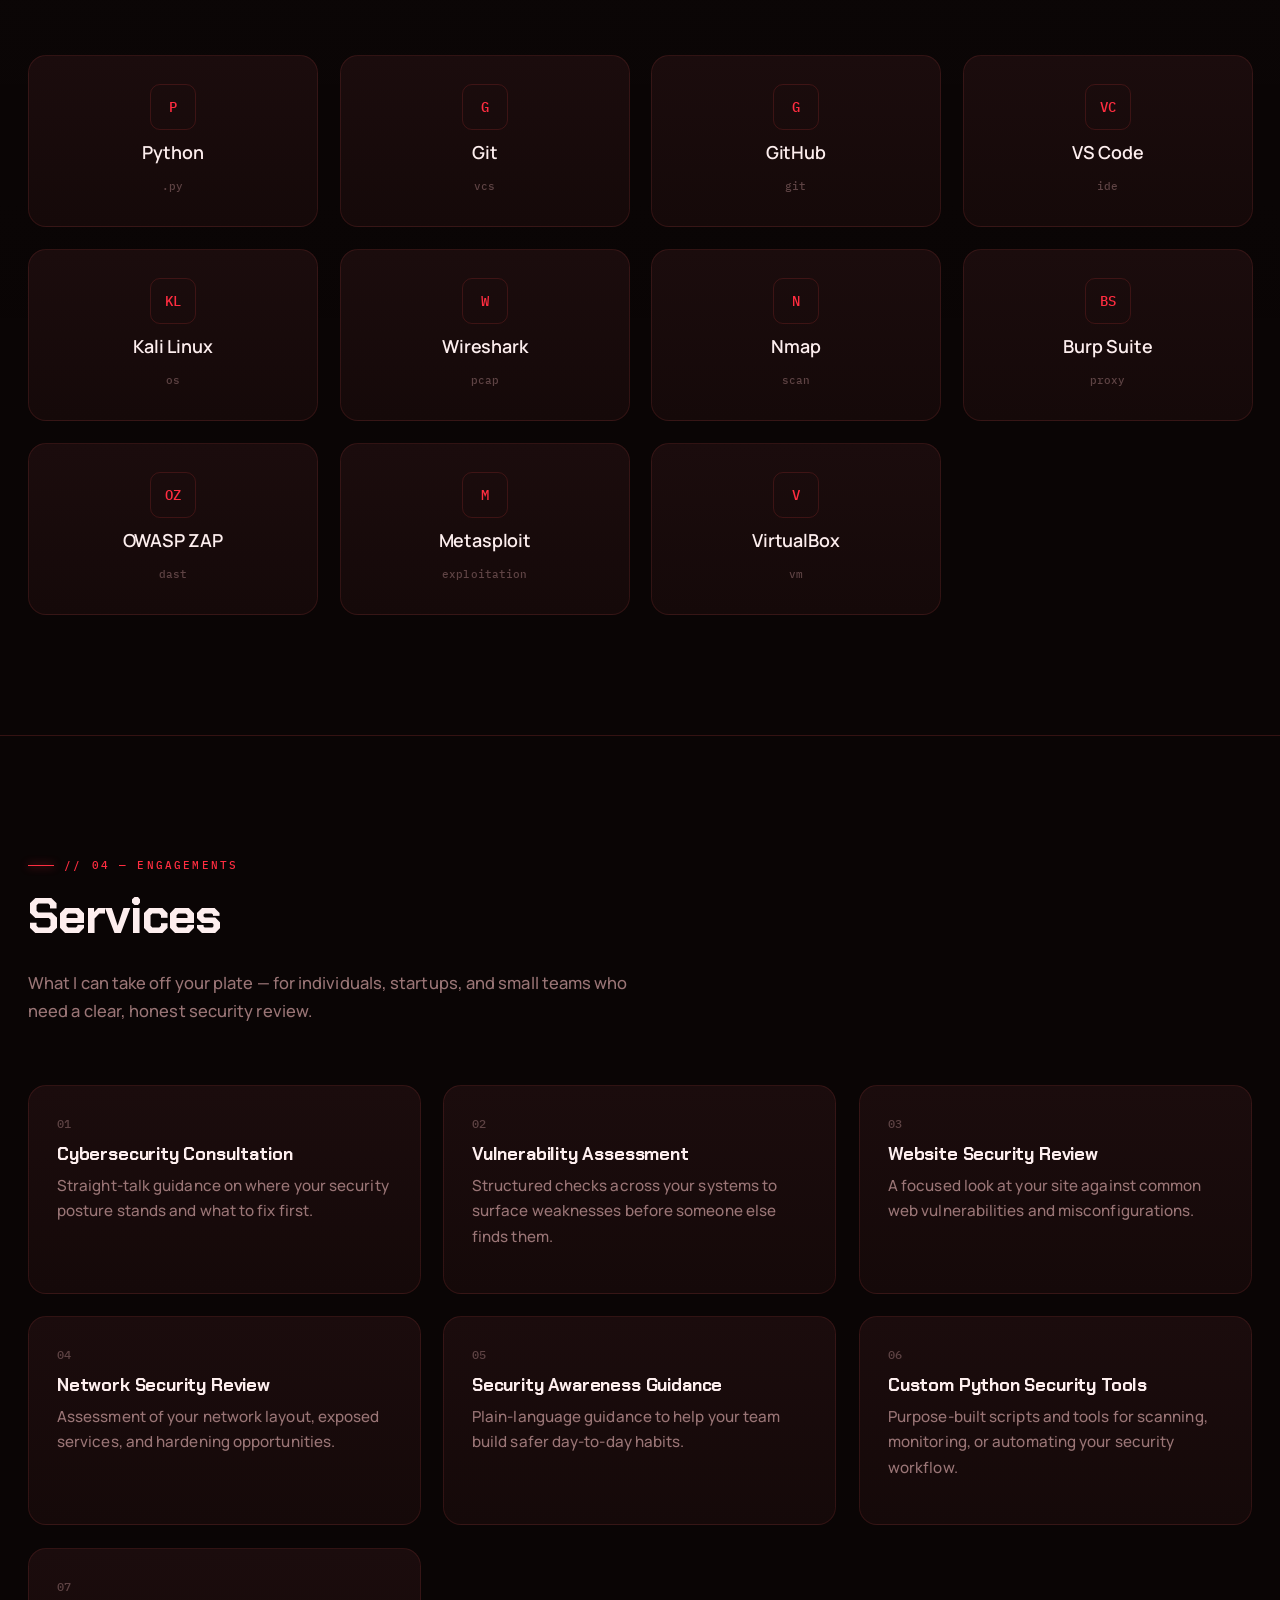
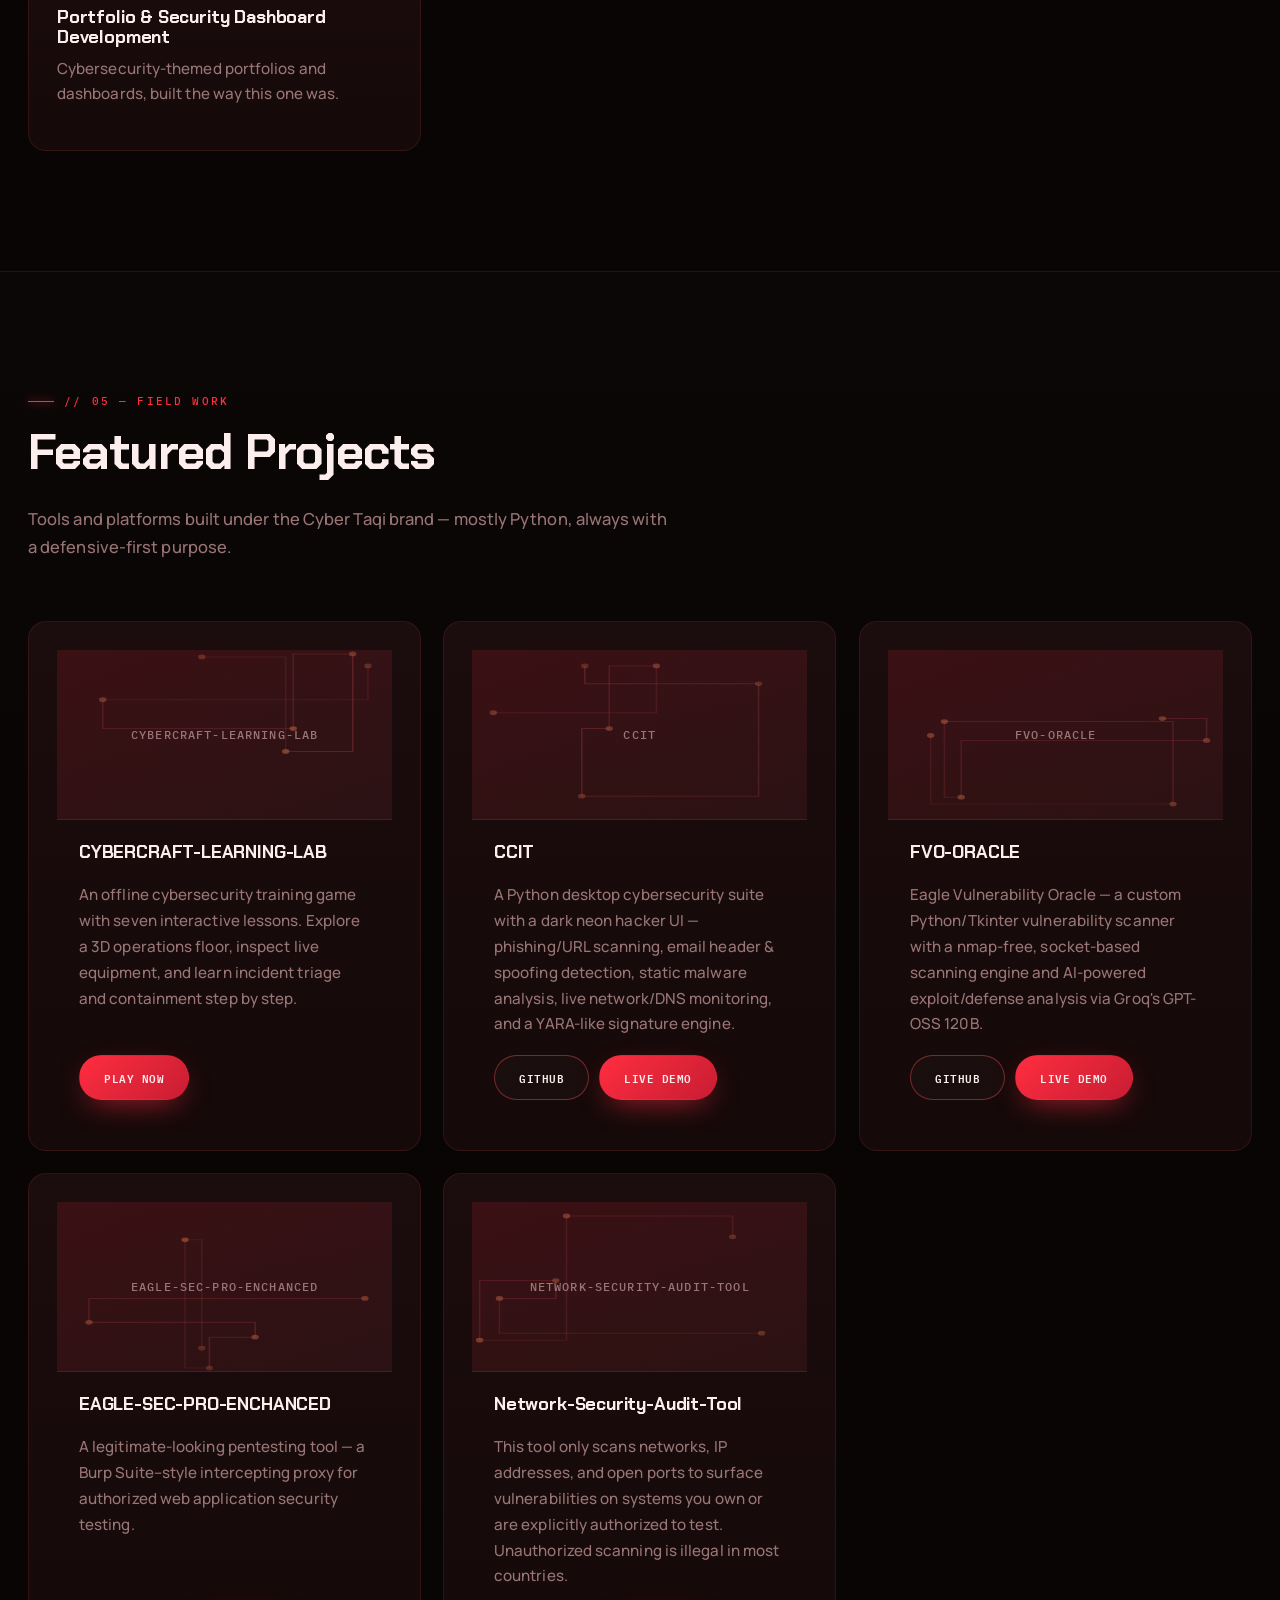
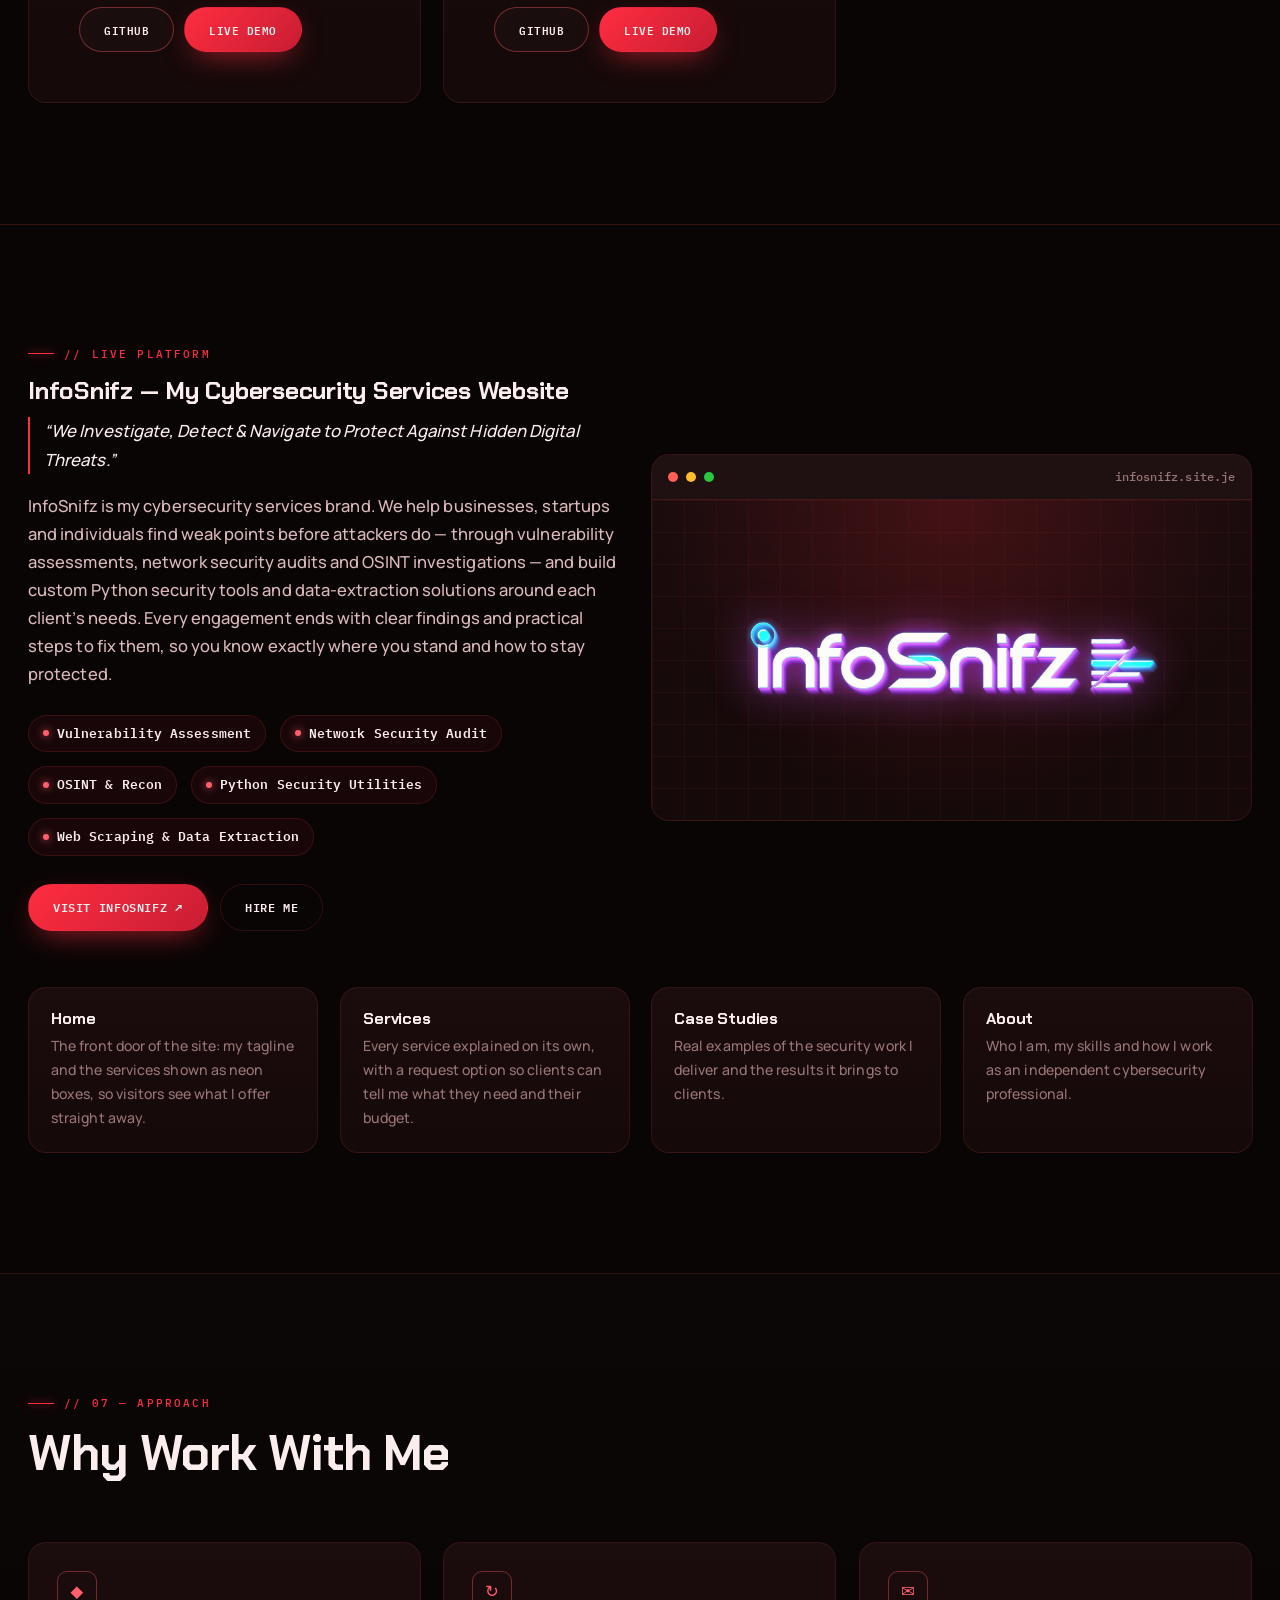
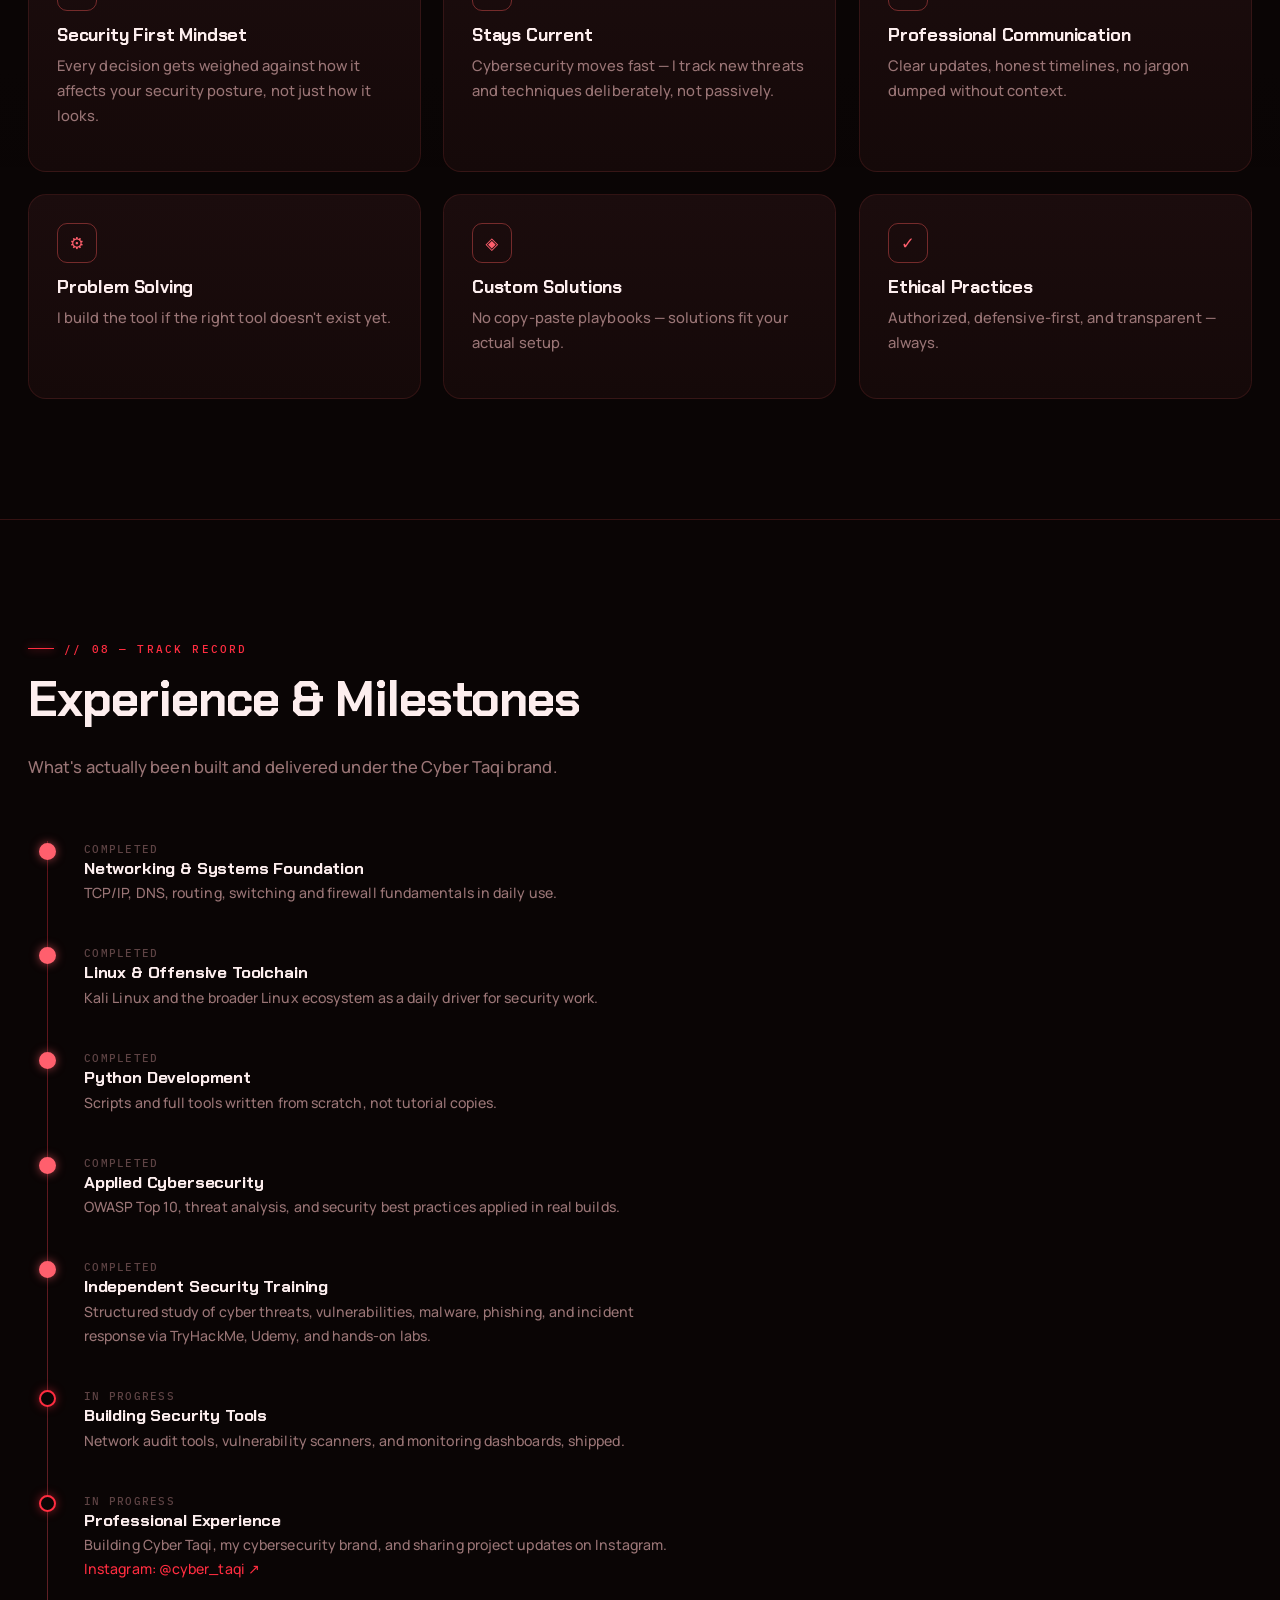
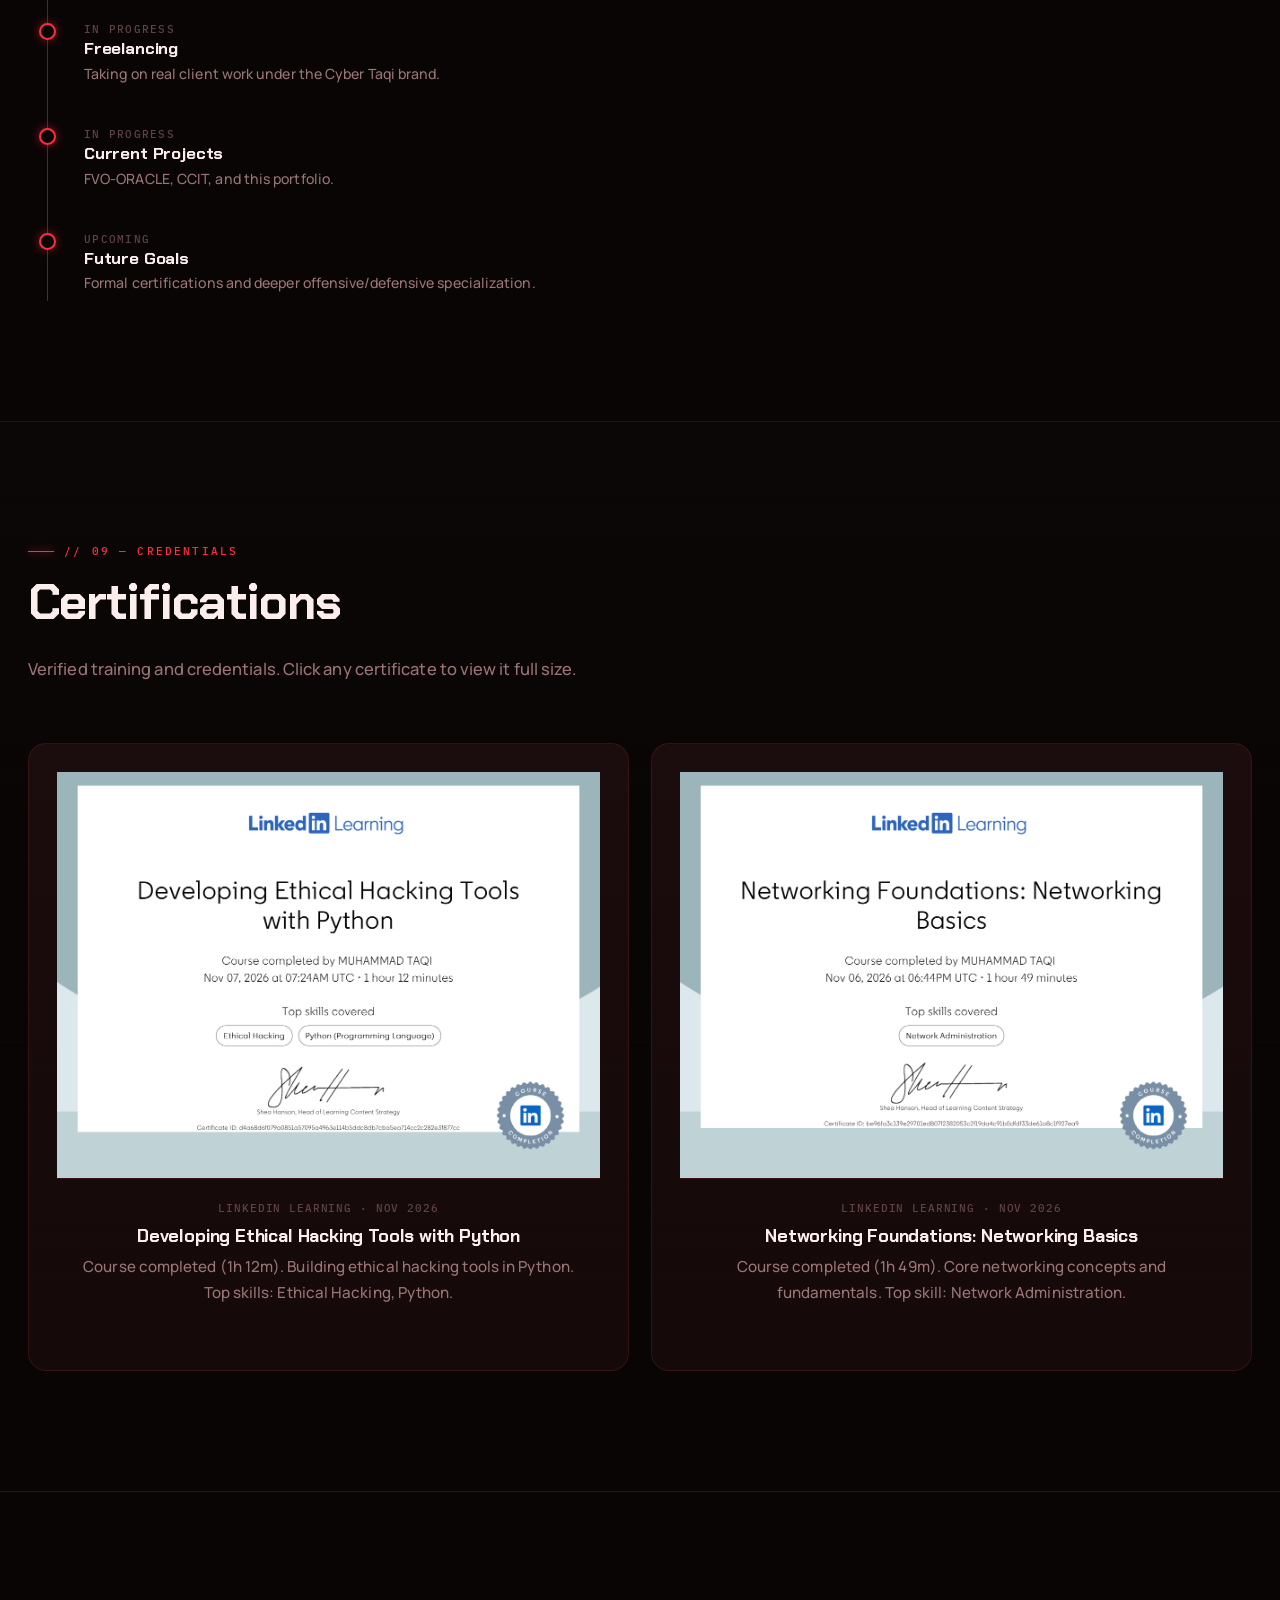
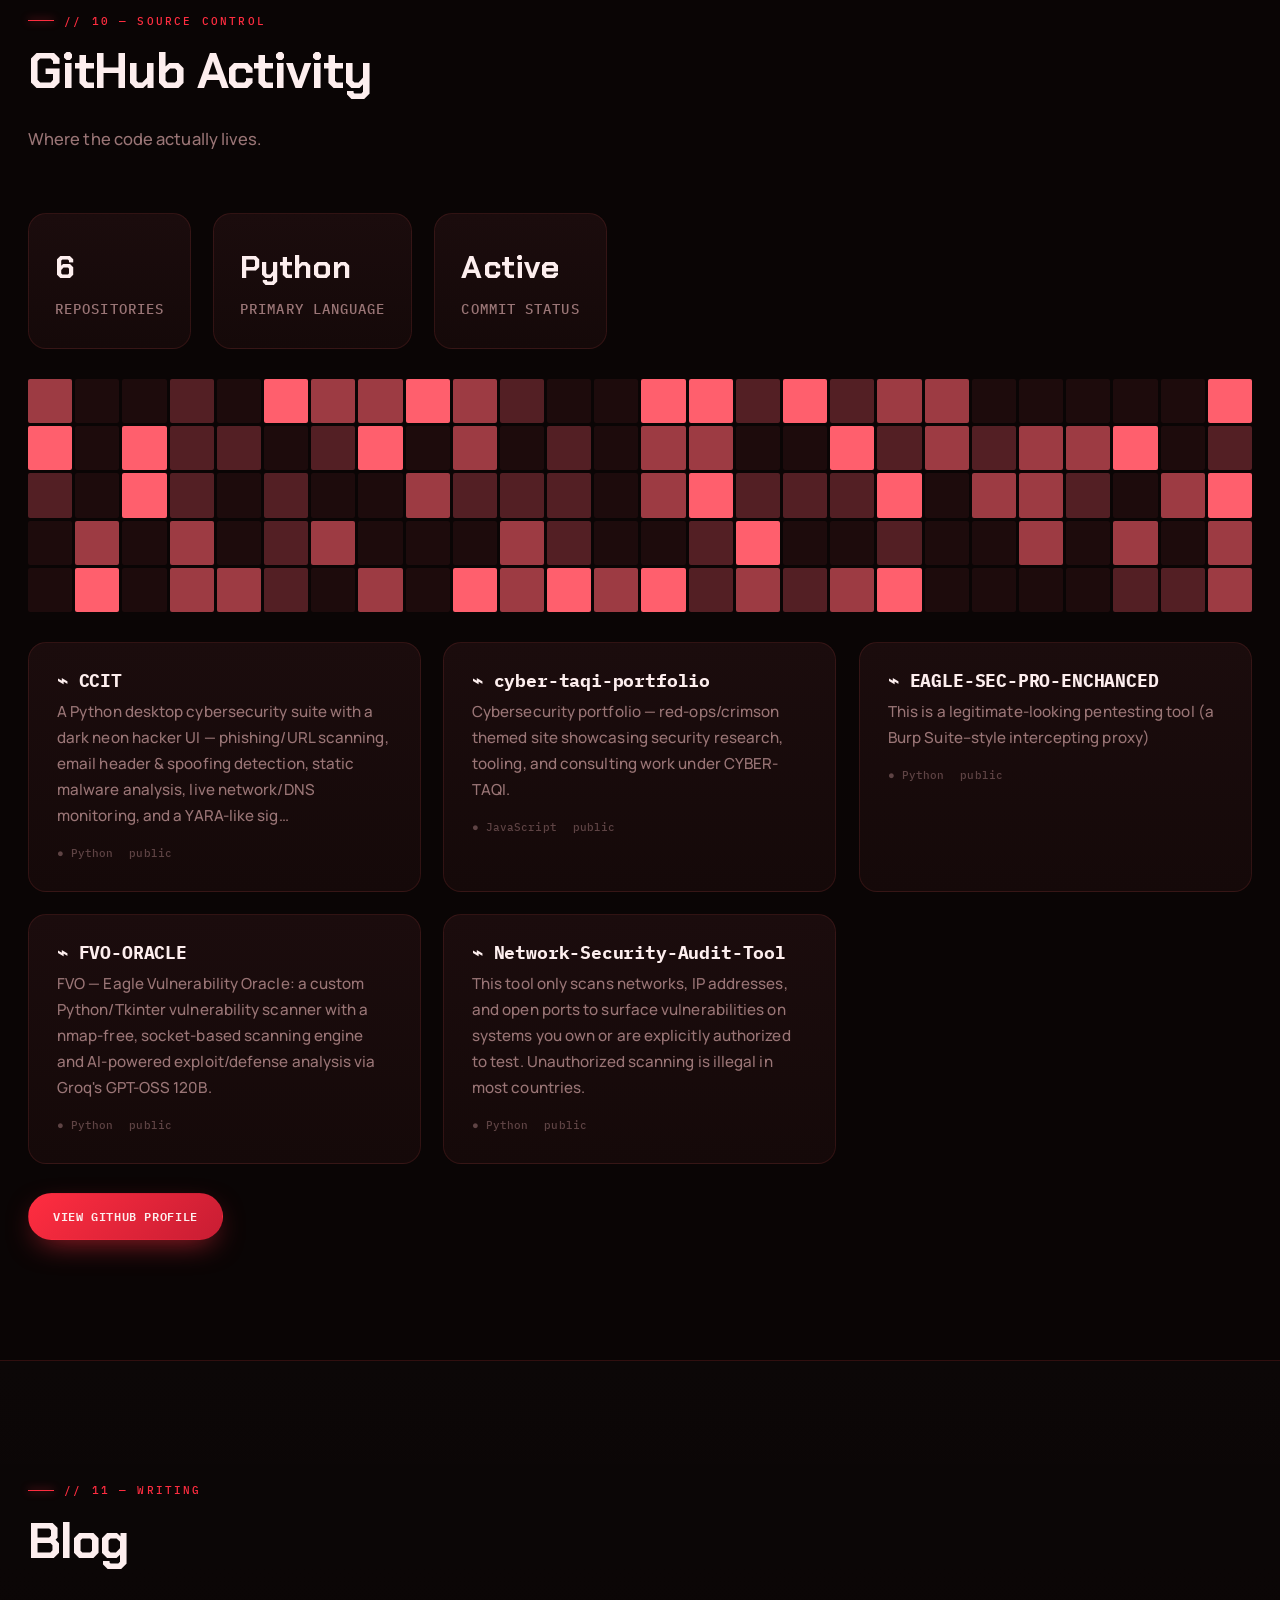
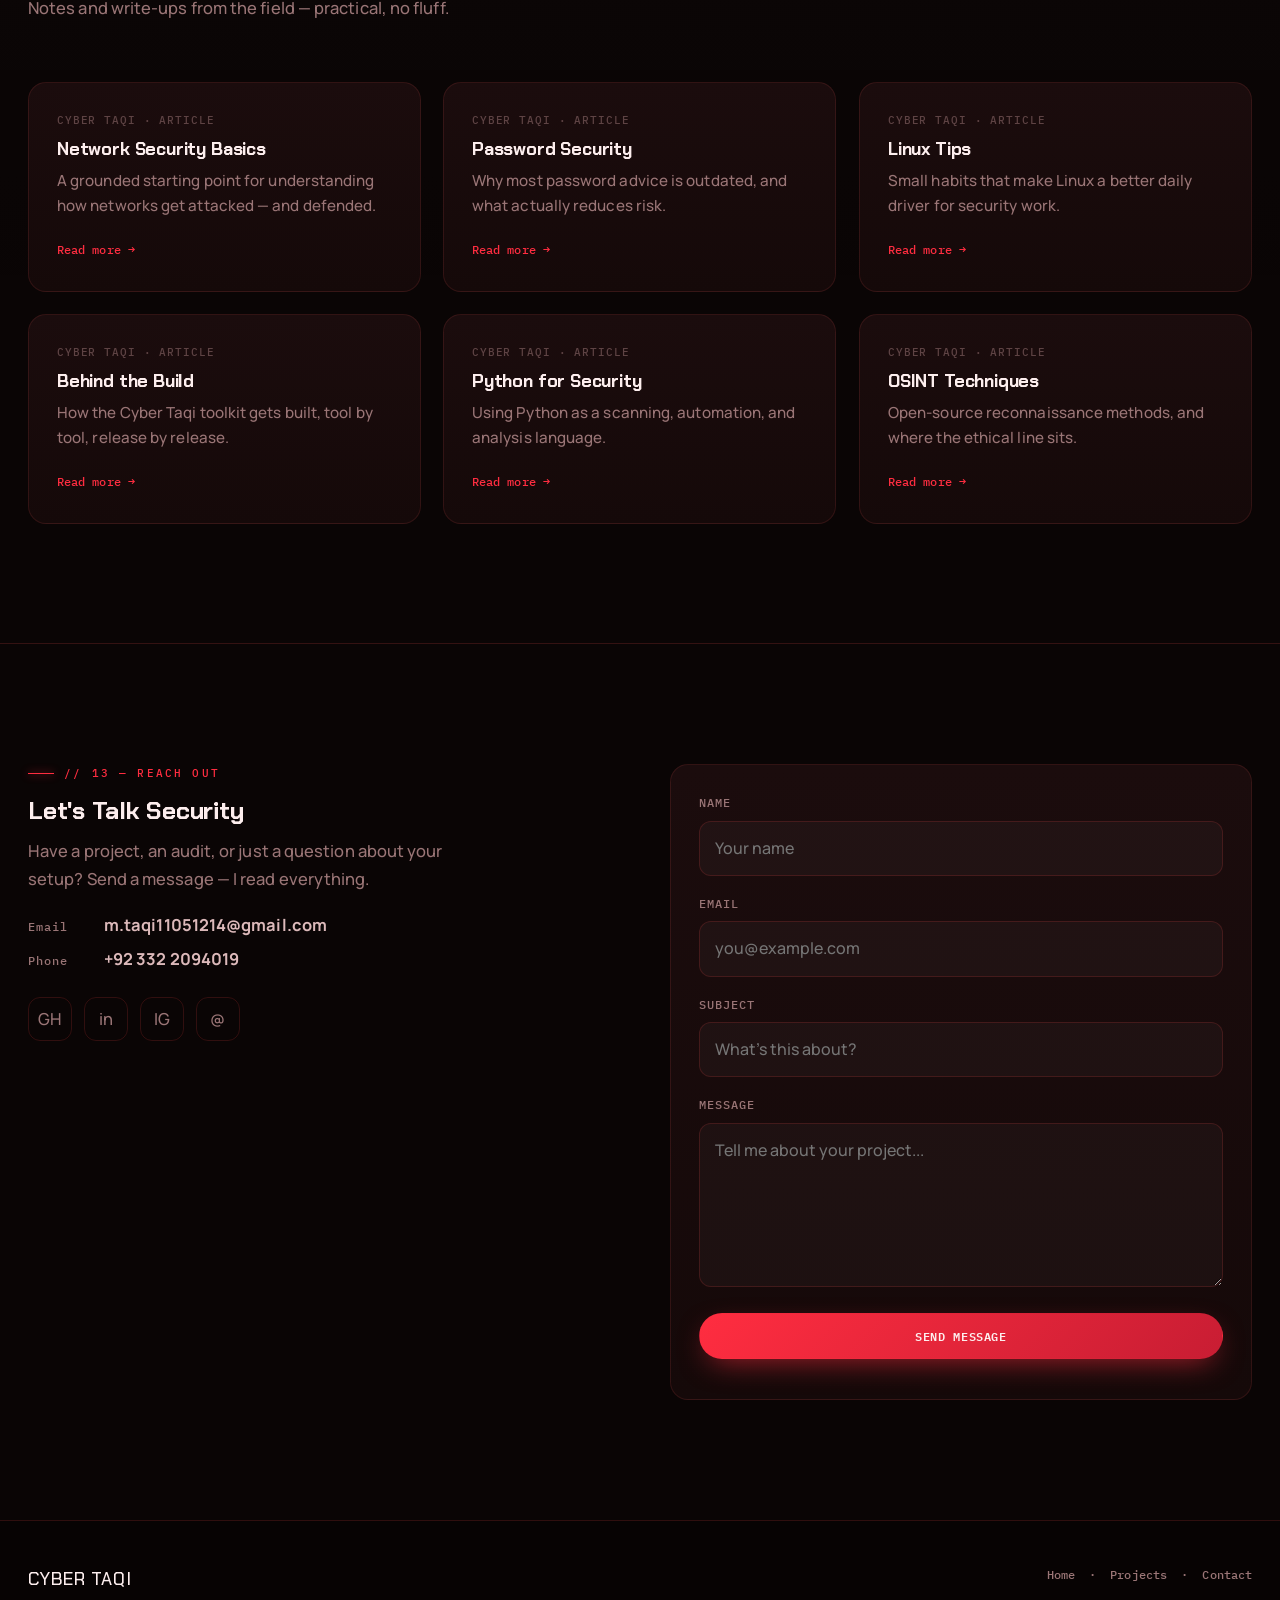
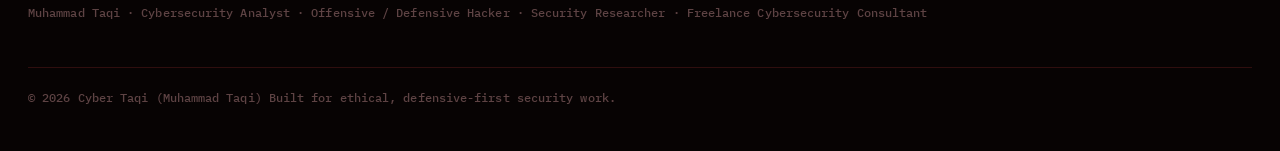
==== commit 19de9477: "Add files via upload" ====
--- a/index.html
+++ b/index.html
@@ -2,7 +2,7 @@
 <html lang="en">
 <head>
 <meta charset="UTF-8">
-<meta name="viewport" content="width=device-width, initial-scale=1.0, viewport-fit=cover">
+<meta name="viewport" content="width=1280, viewport-fit=cover">
 <meta name="theme-color" content="#0a0505">
 <title>Muhammad Taqi | Cyber Taqi — Cybersecurity Analyst &amp; Offensive/Defensive Hacker</title>
 <meta name="description" content="Muhammad Taqi (Cyber Taqi) — Cybersecurity Analyst, Offensive/Defensive Hacker &amp; Security Researcher. Freelance vulnerability assessments, network security reviews and custom Python security tooling.">
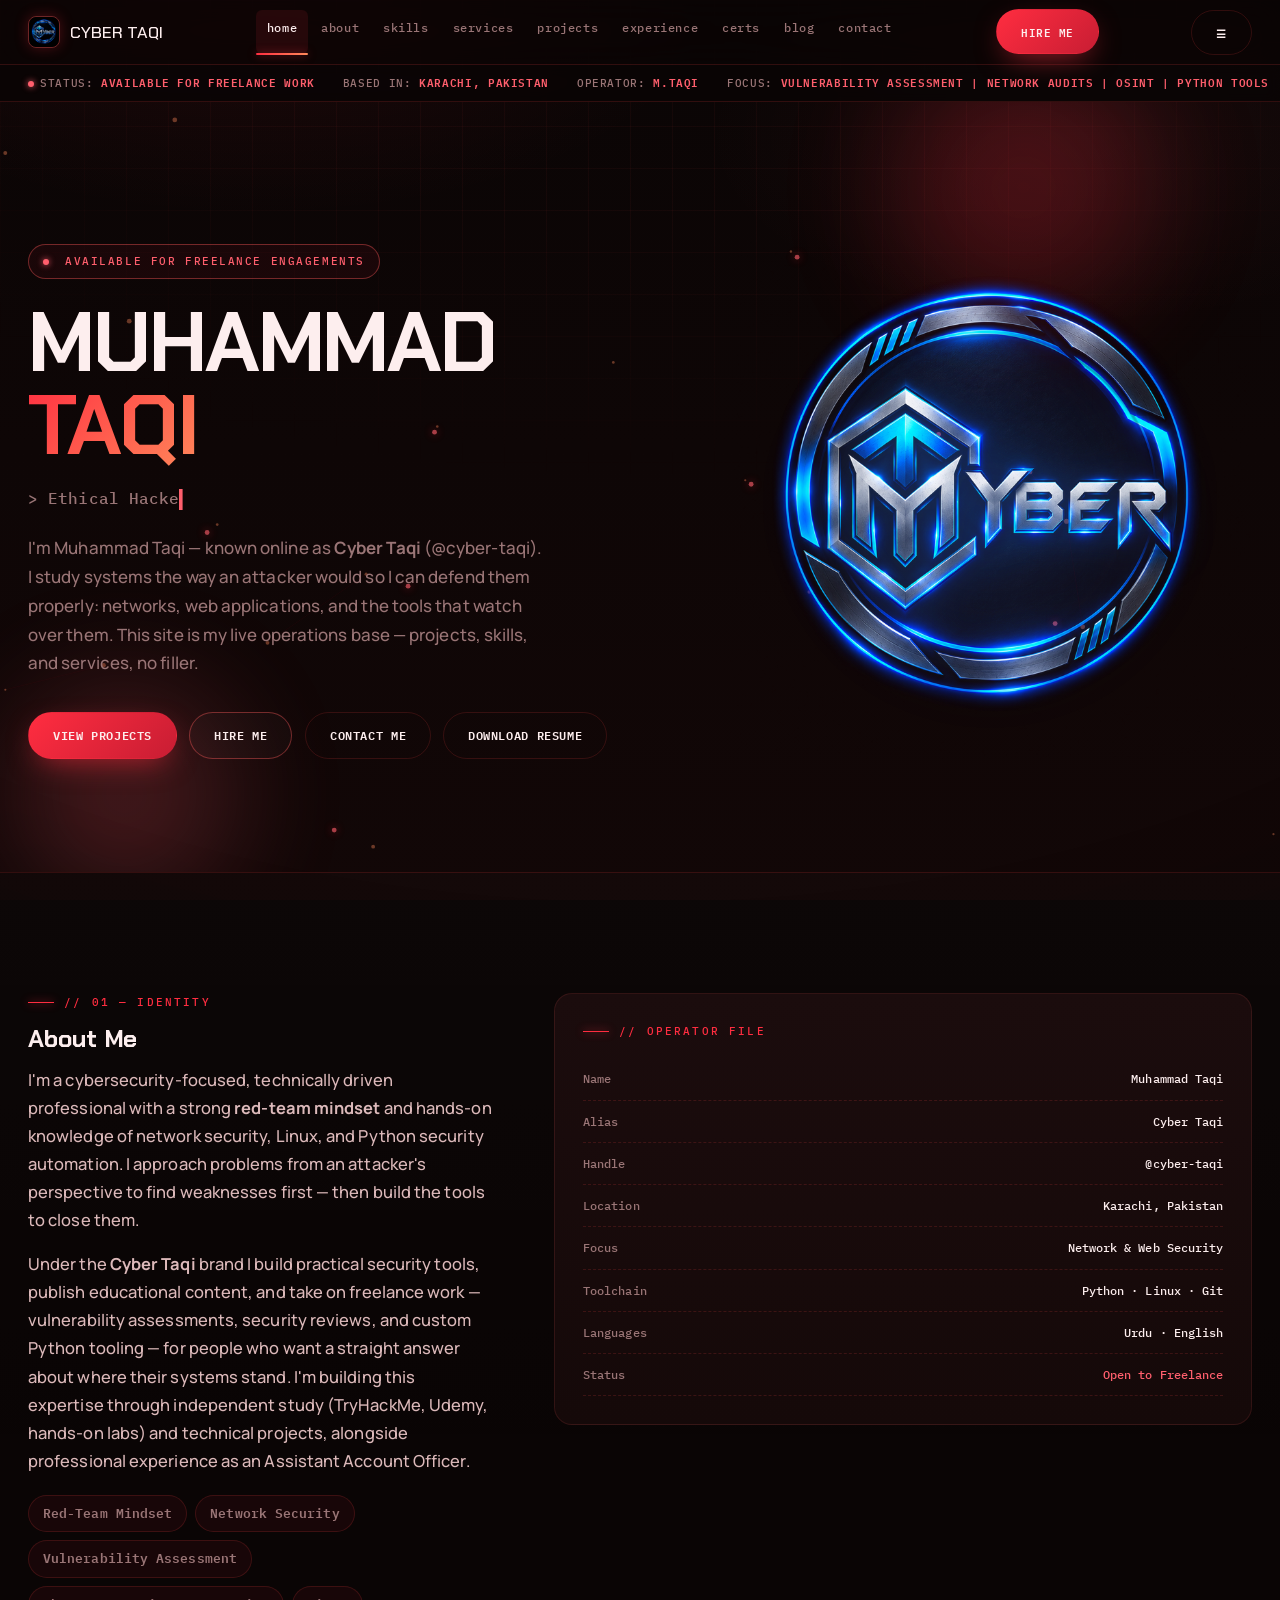
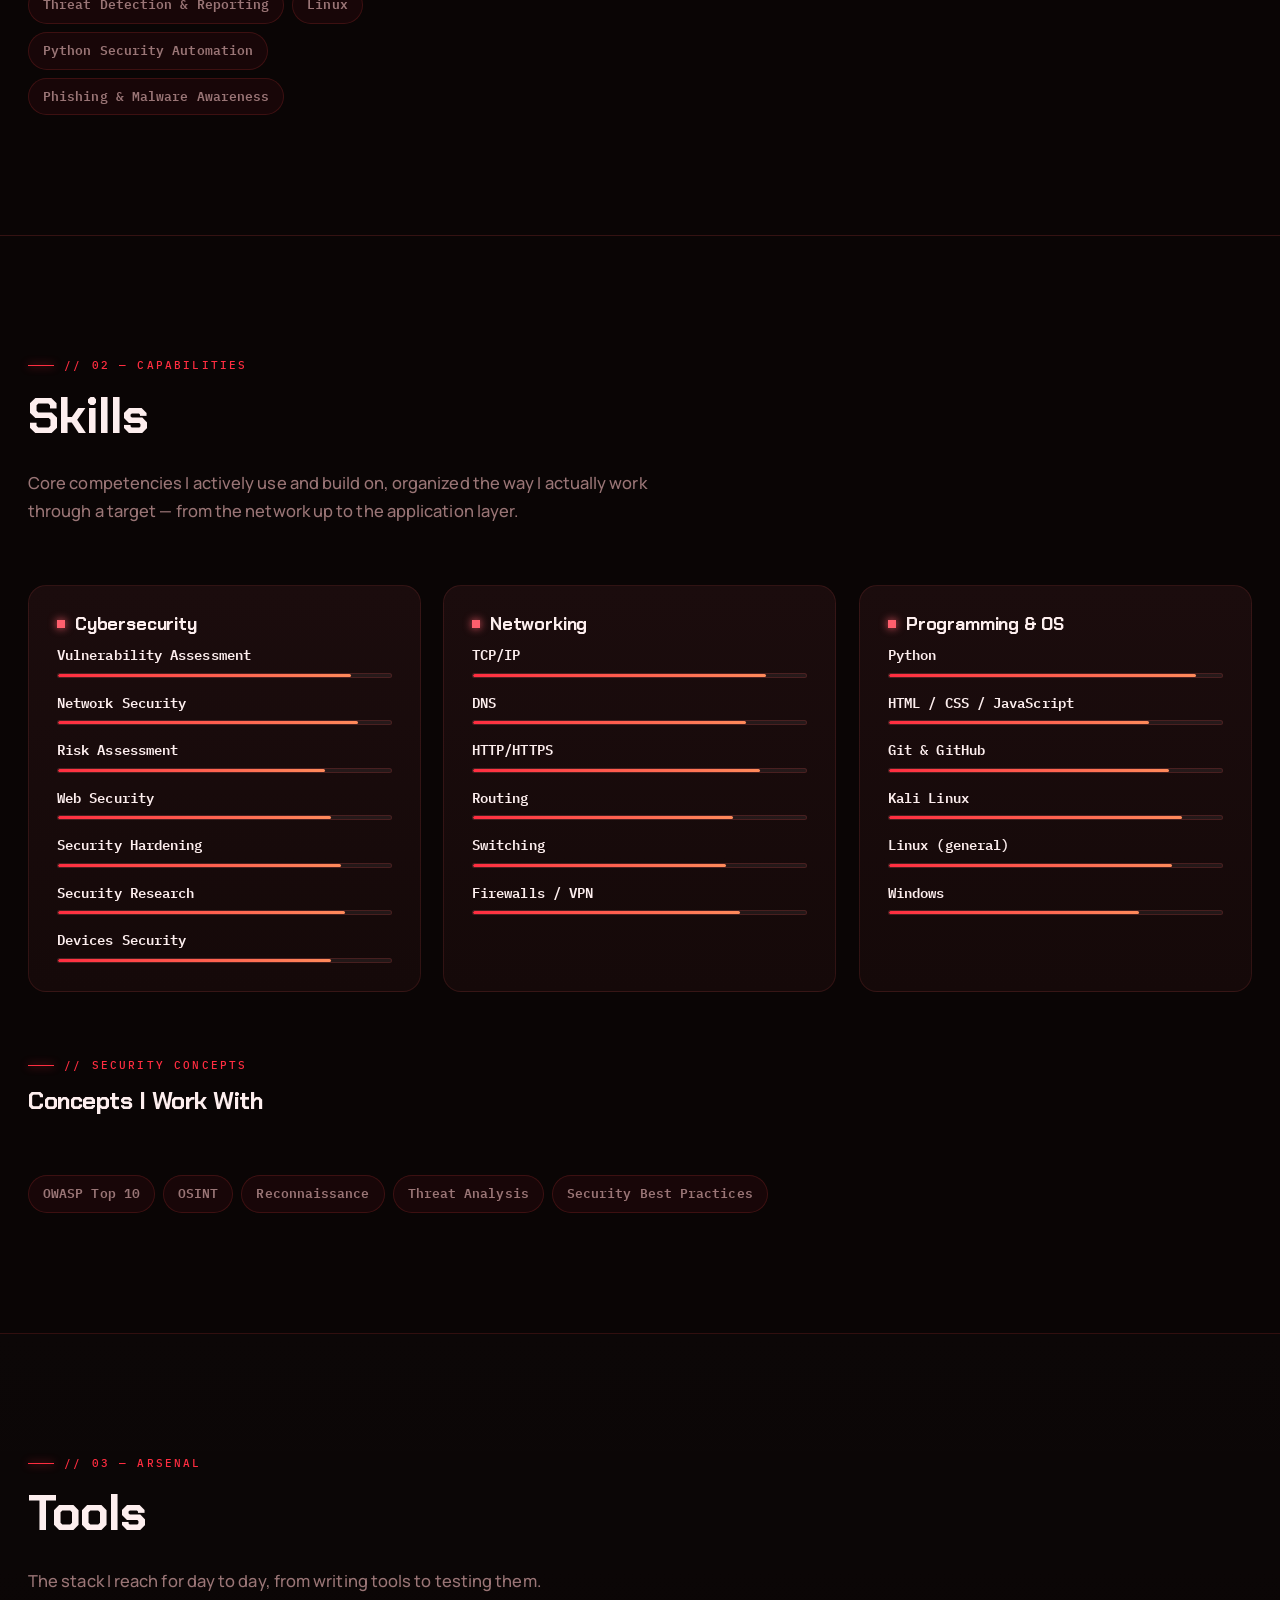
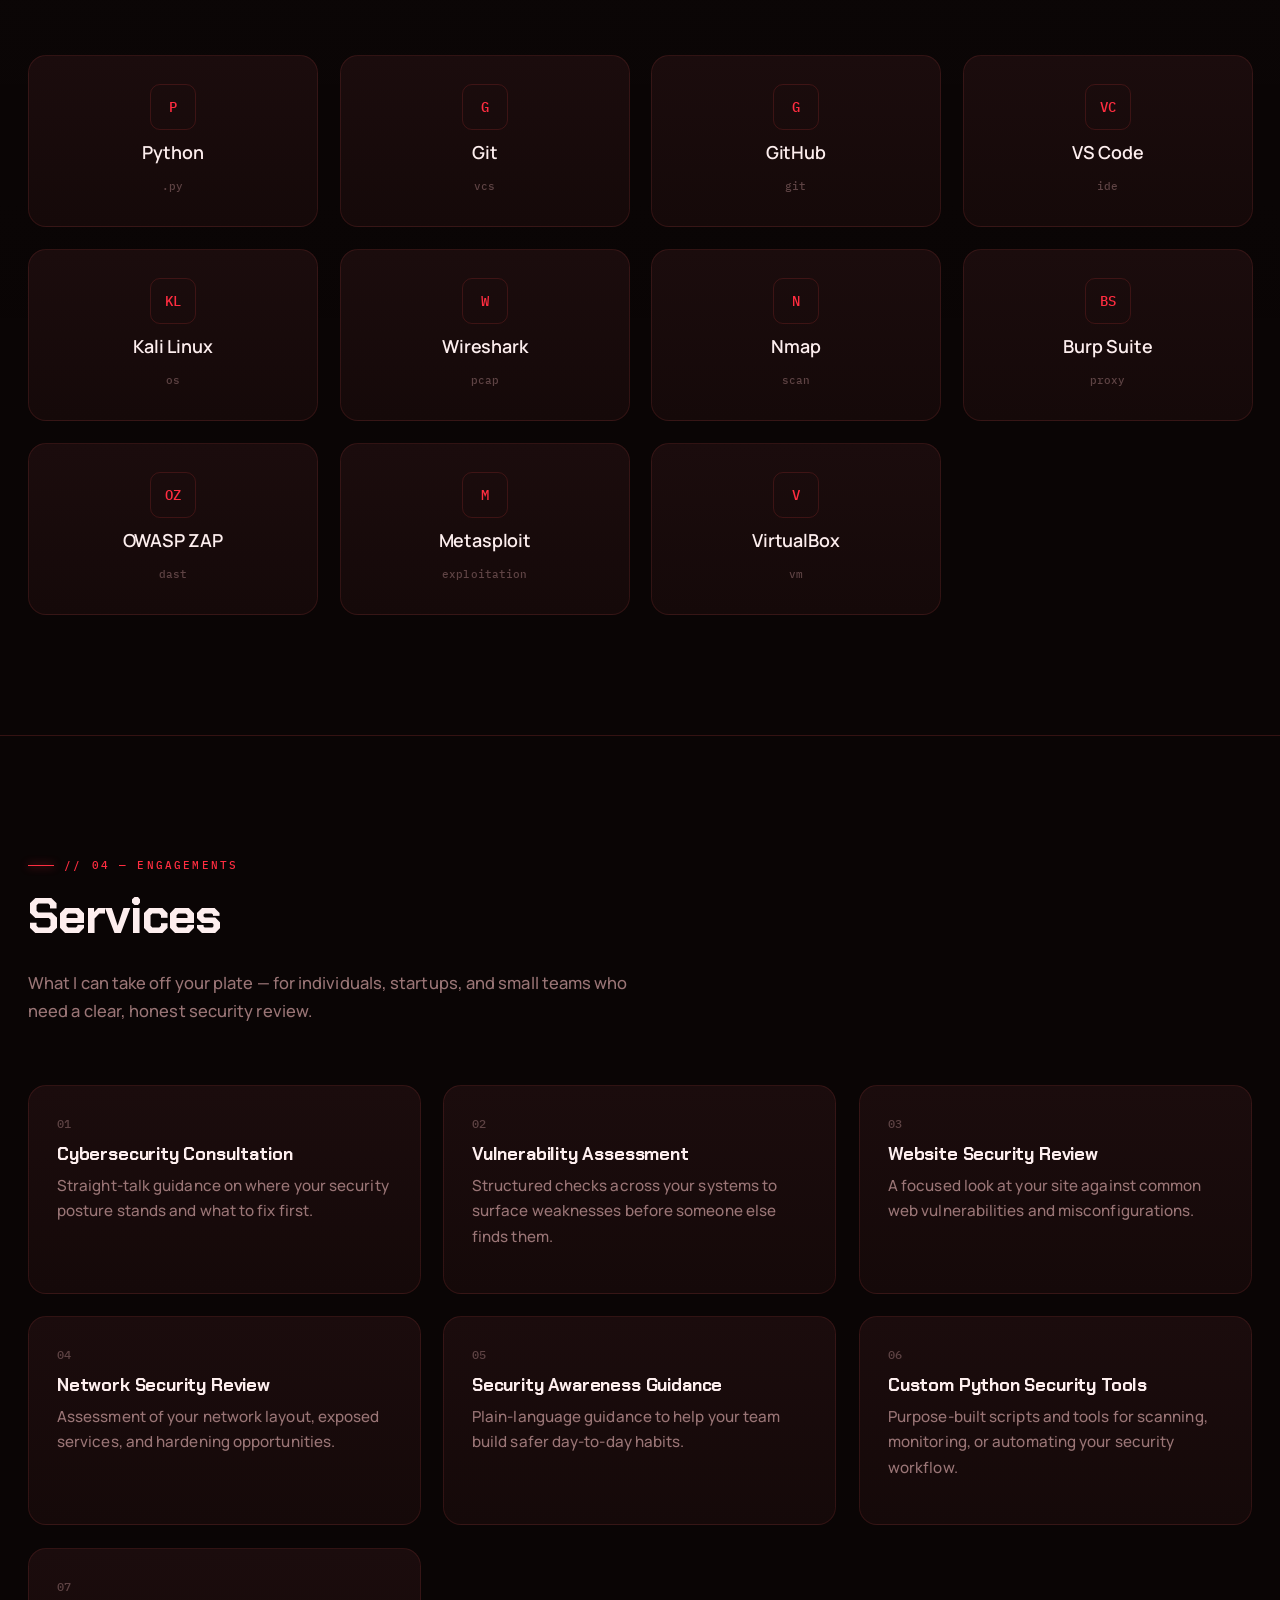
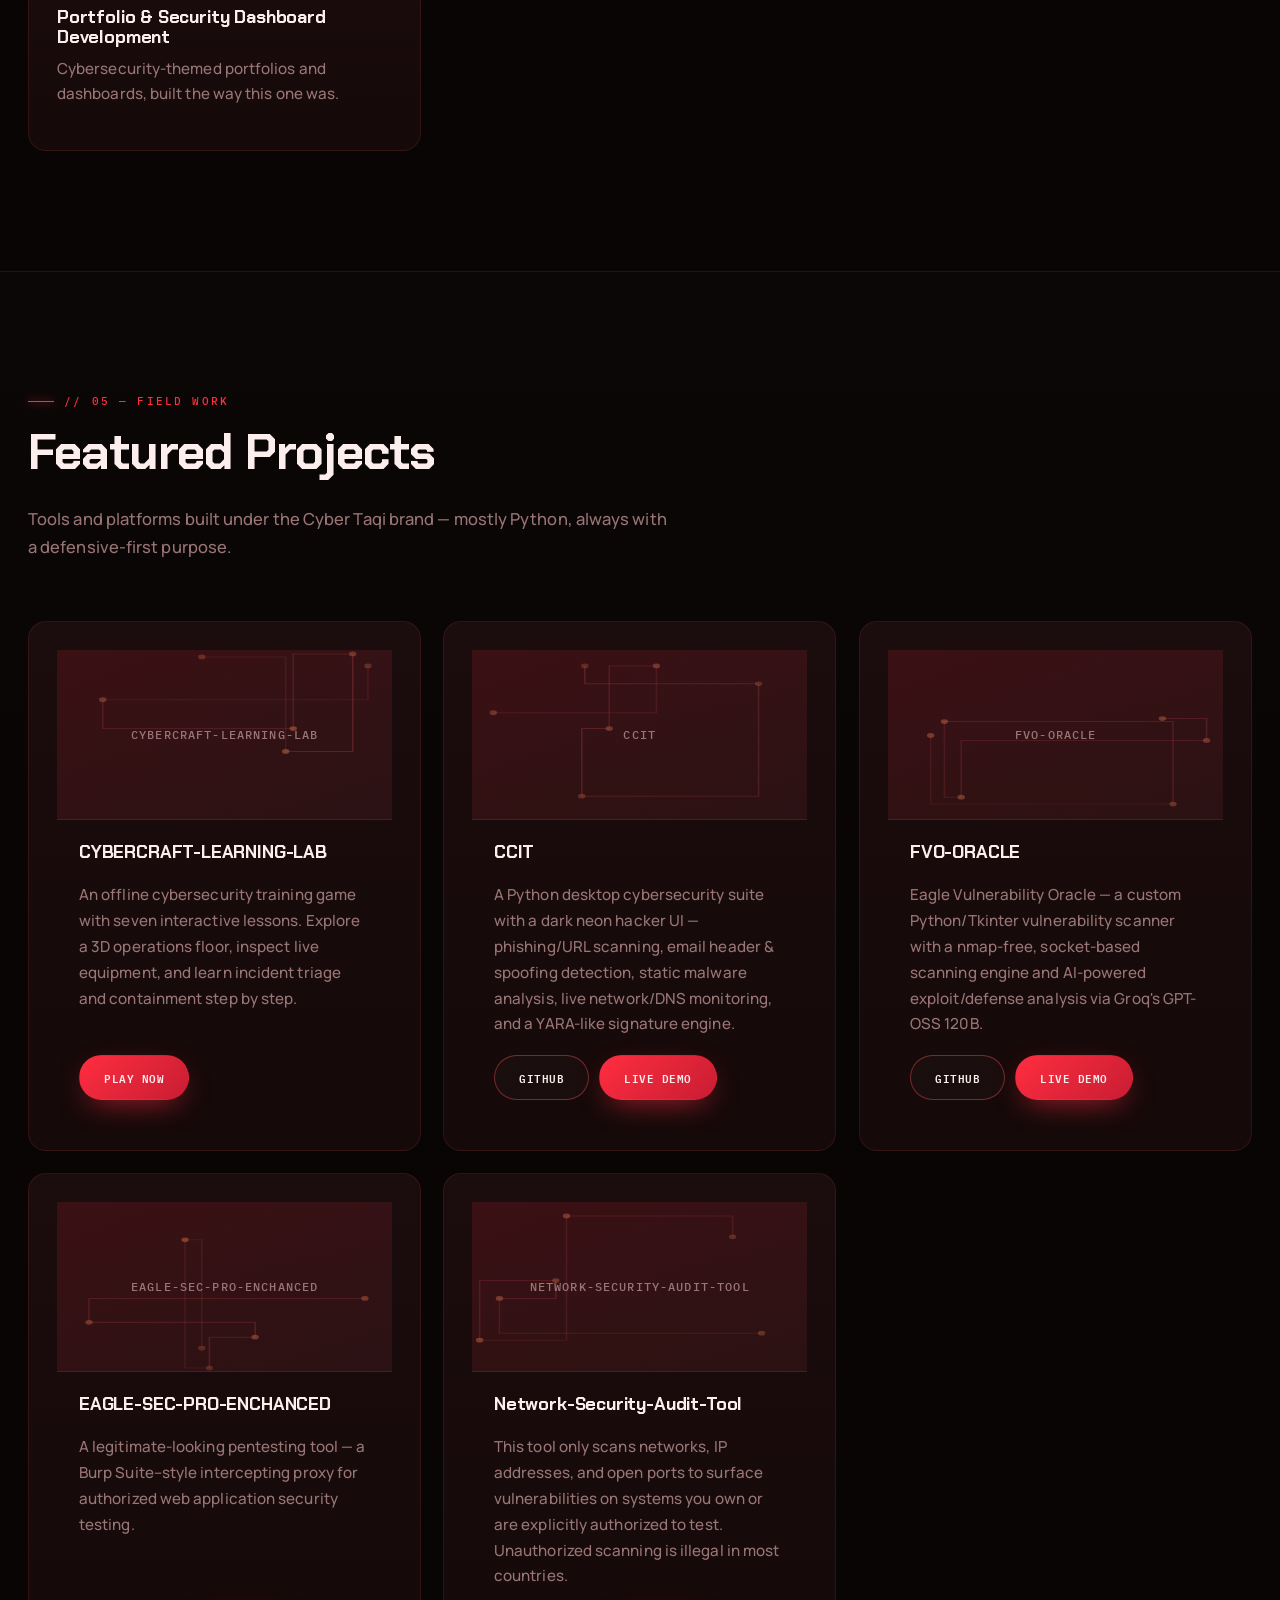
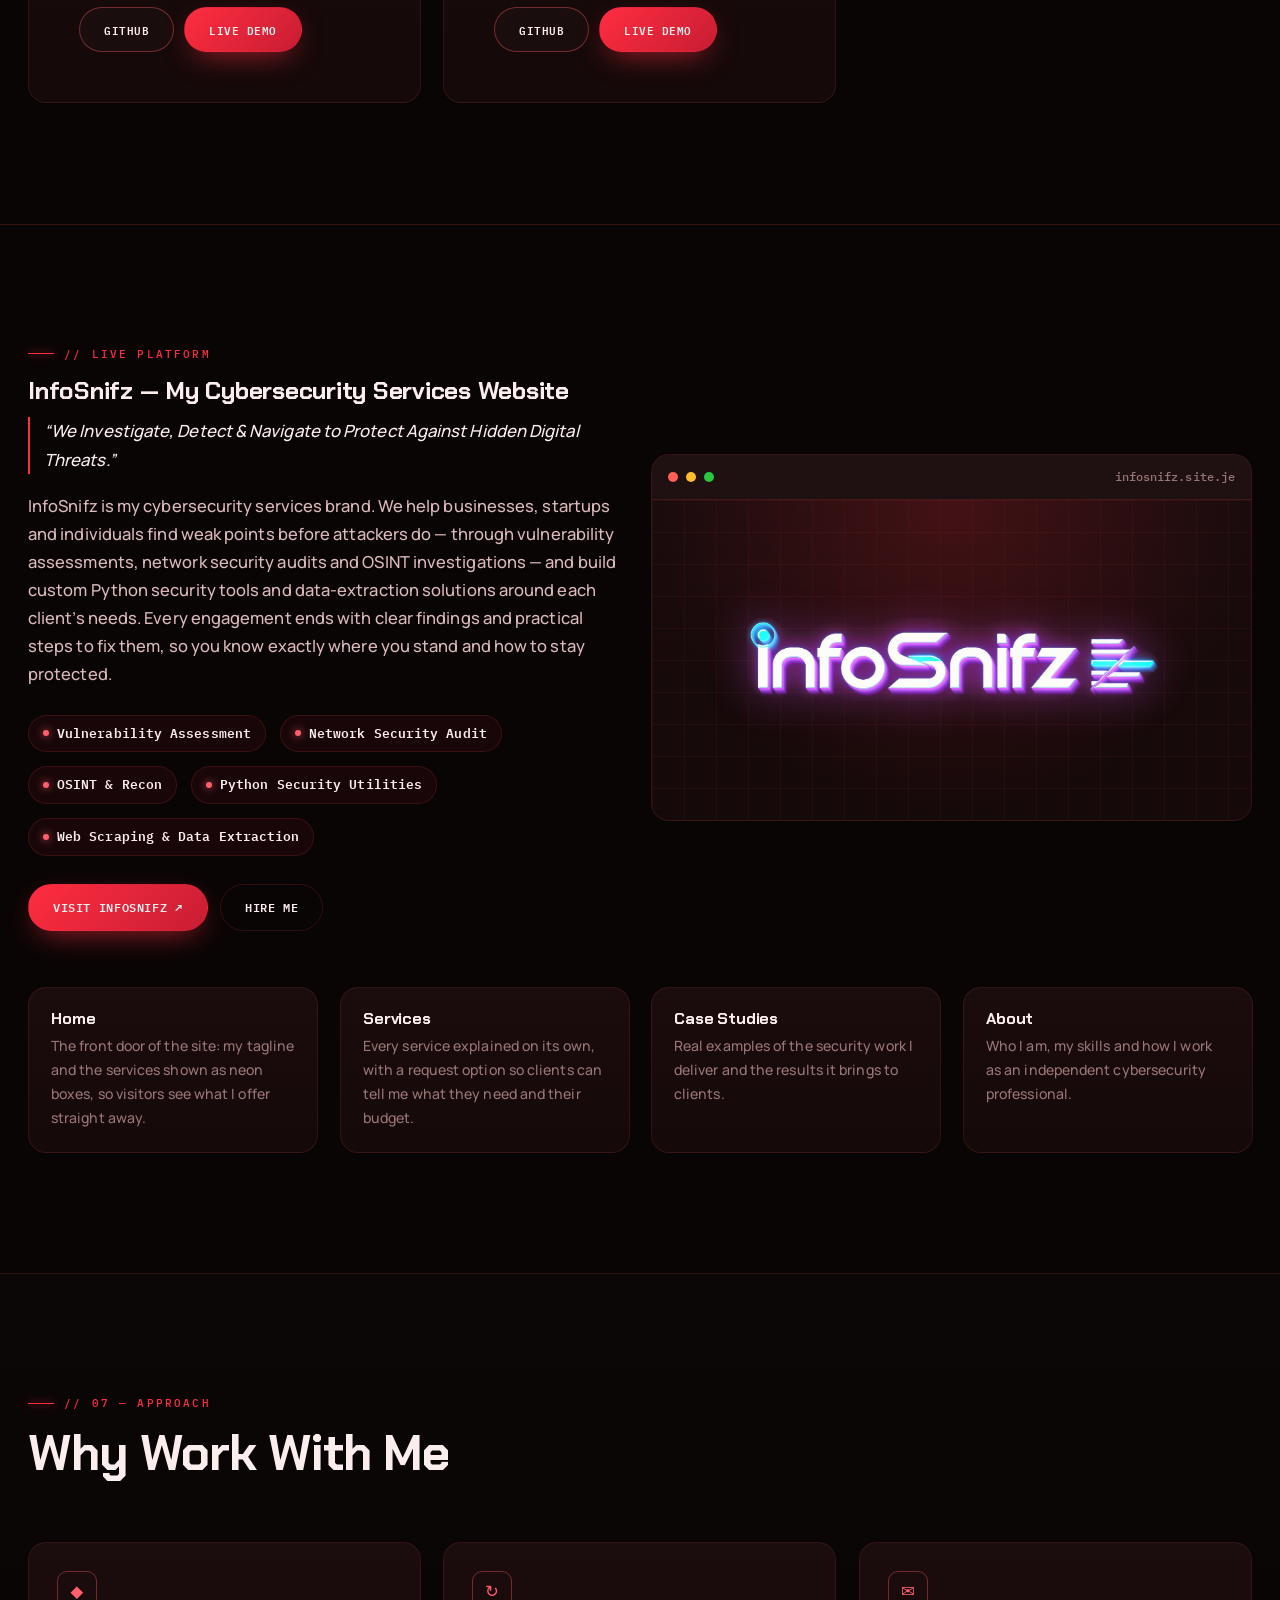
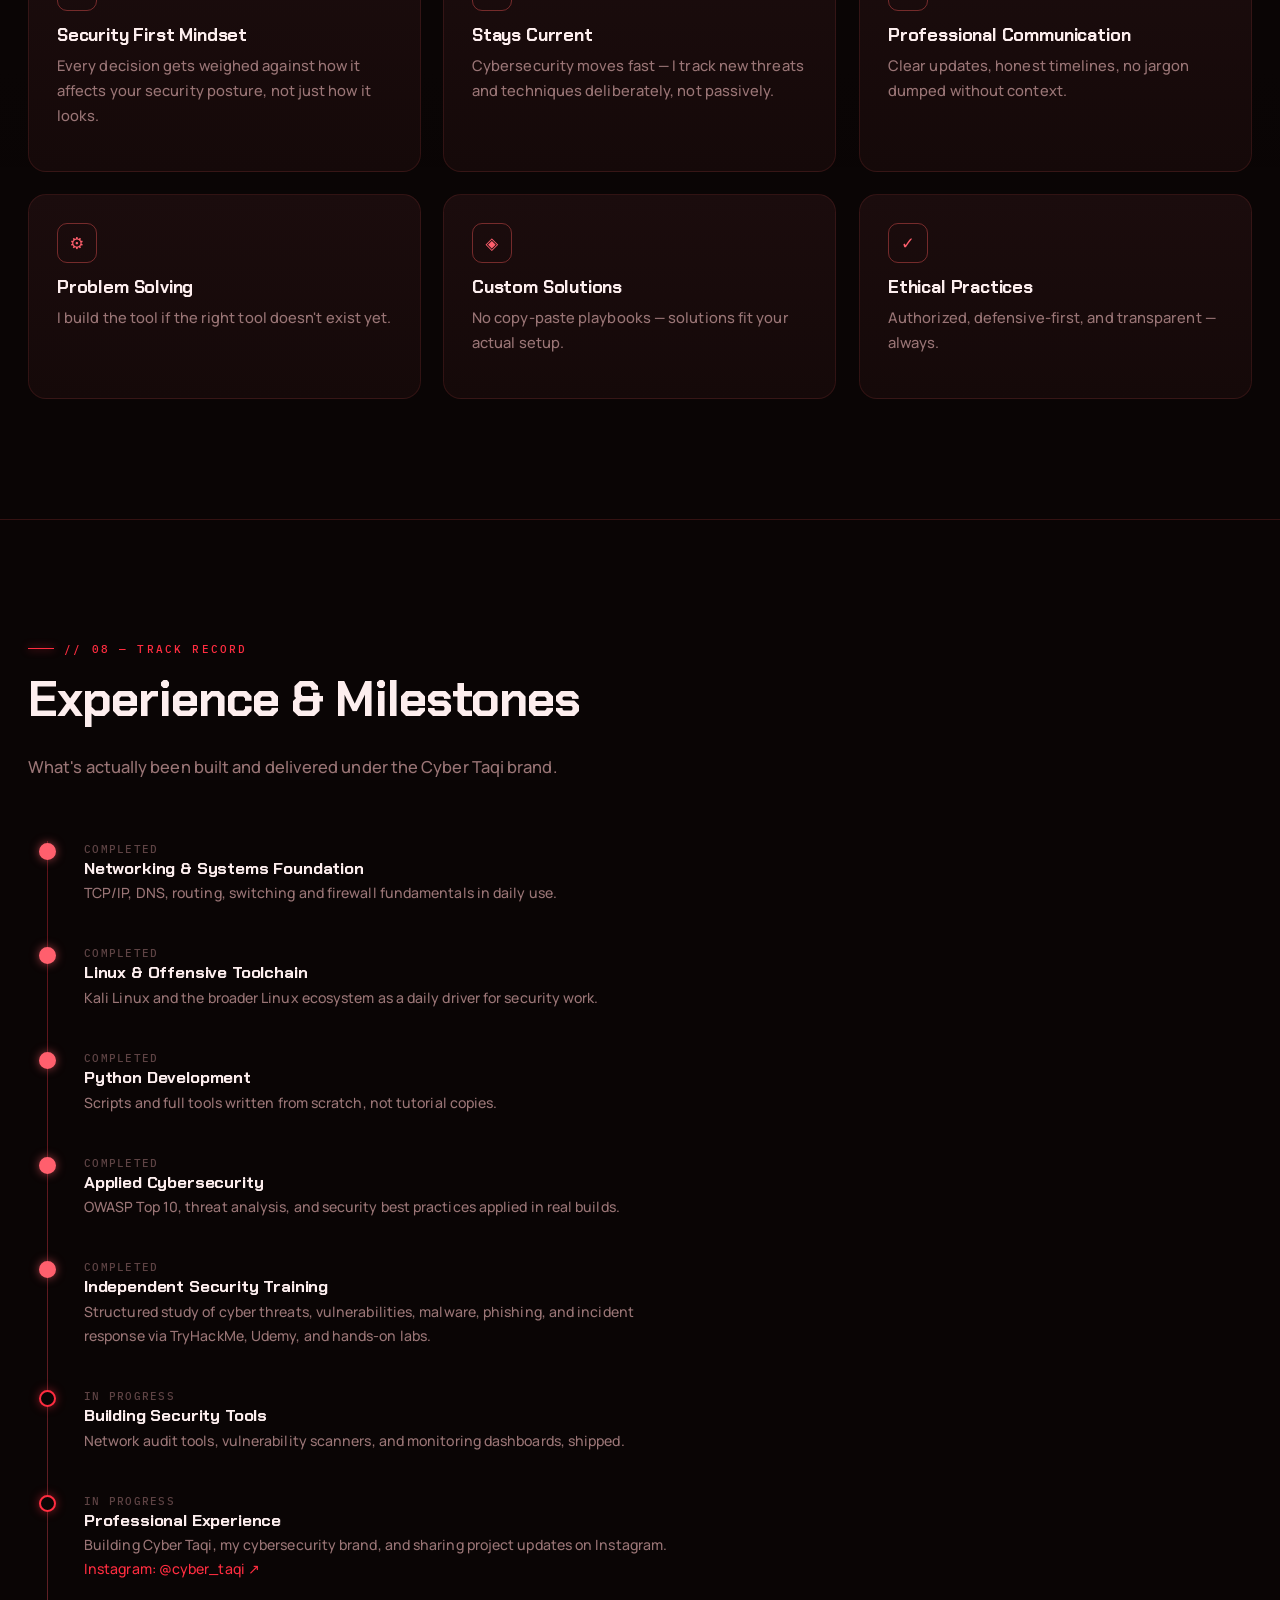
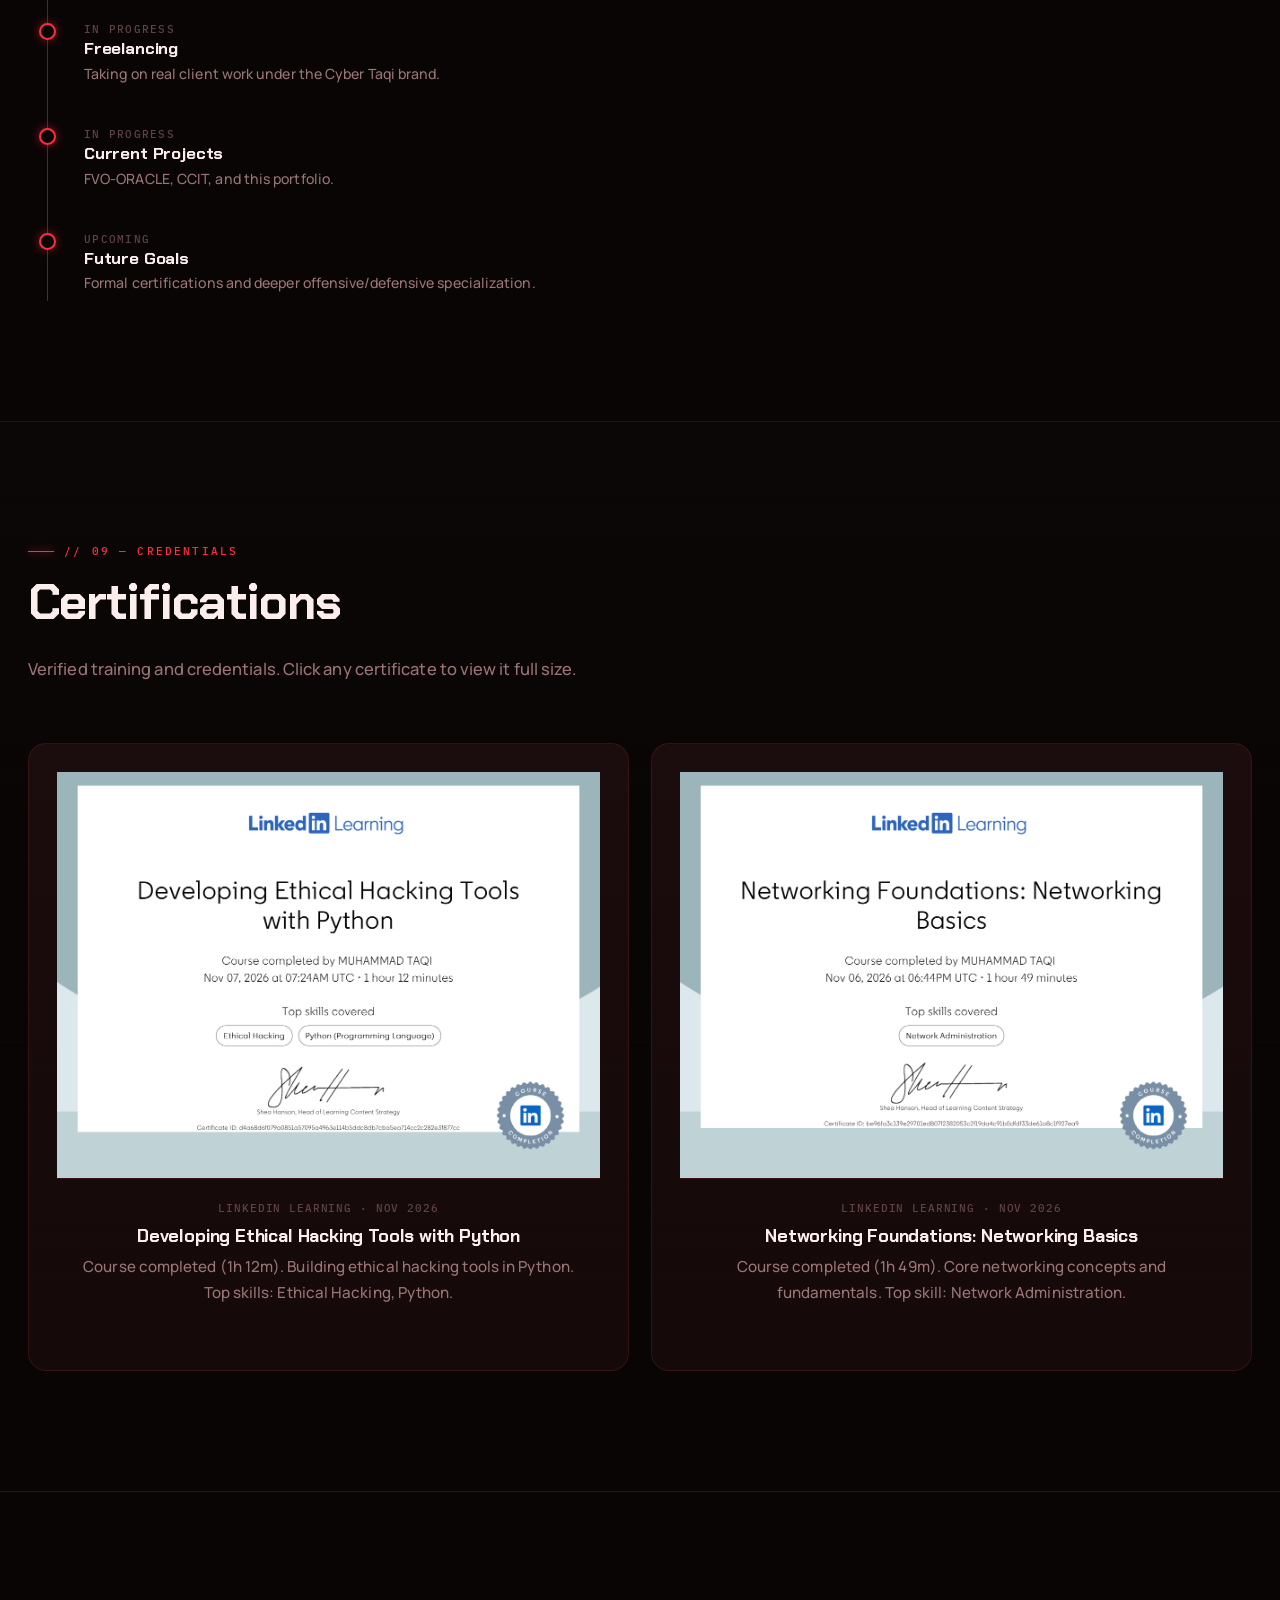
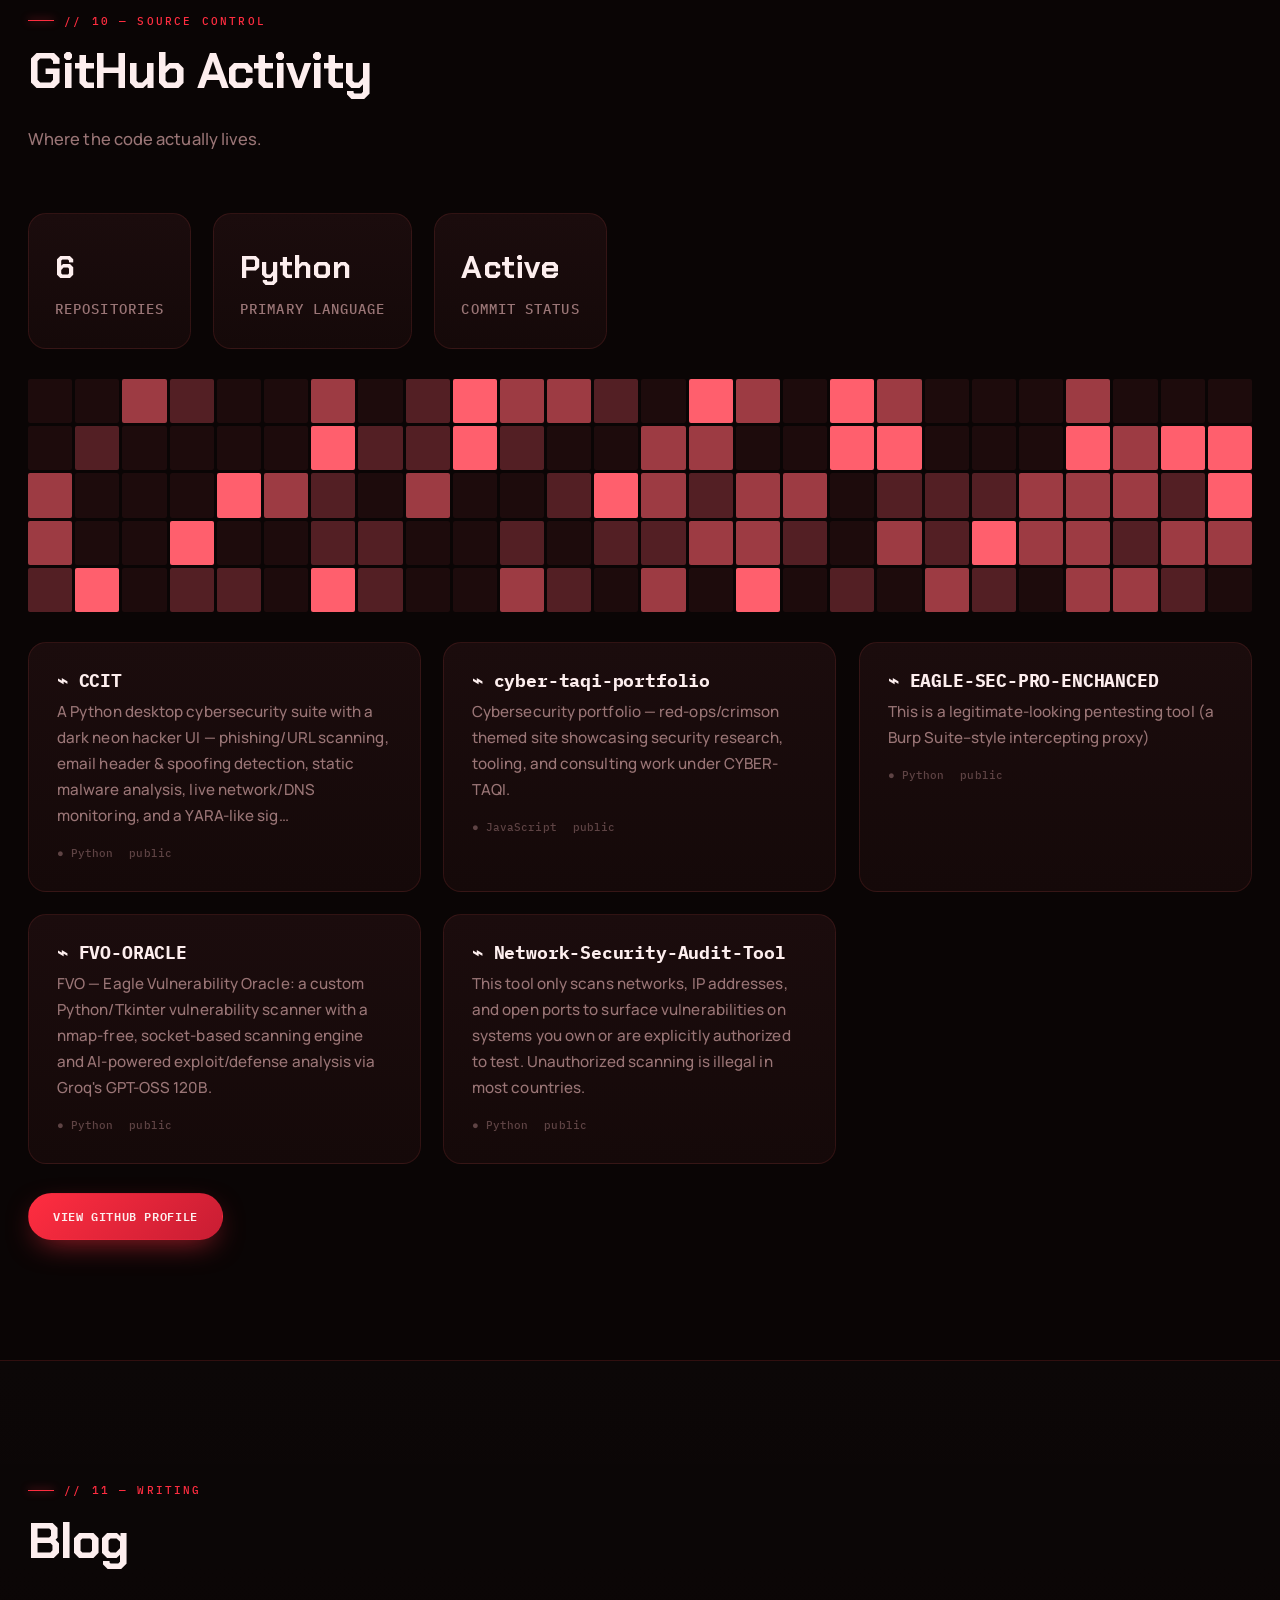
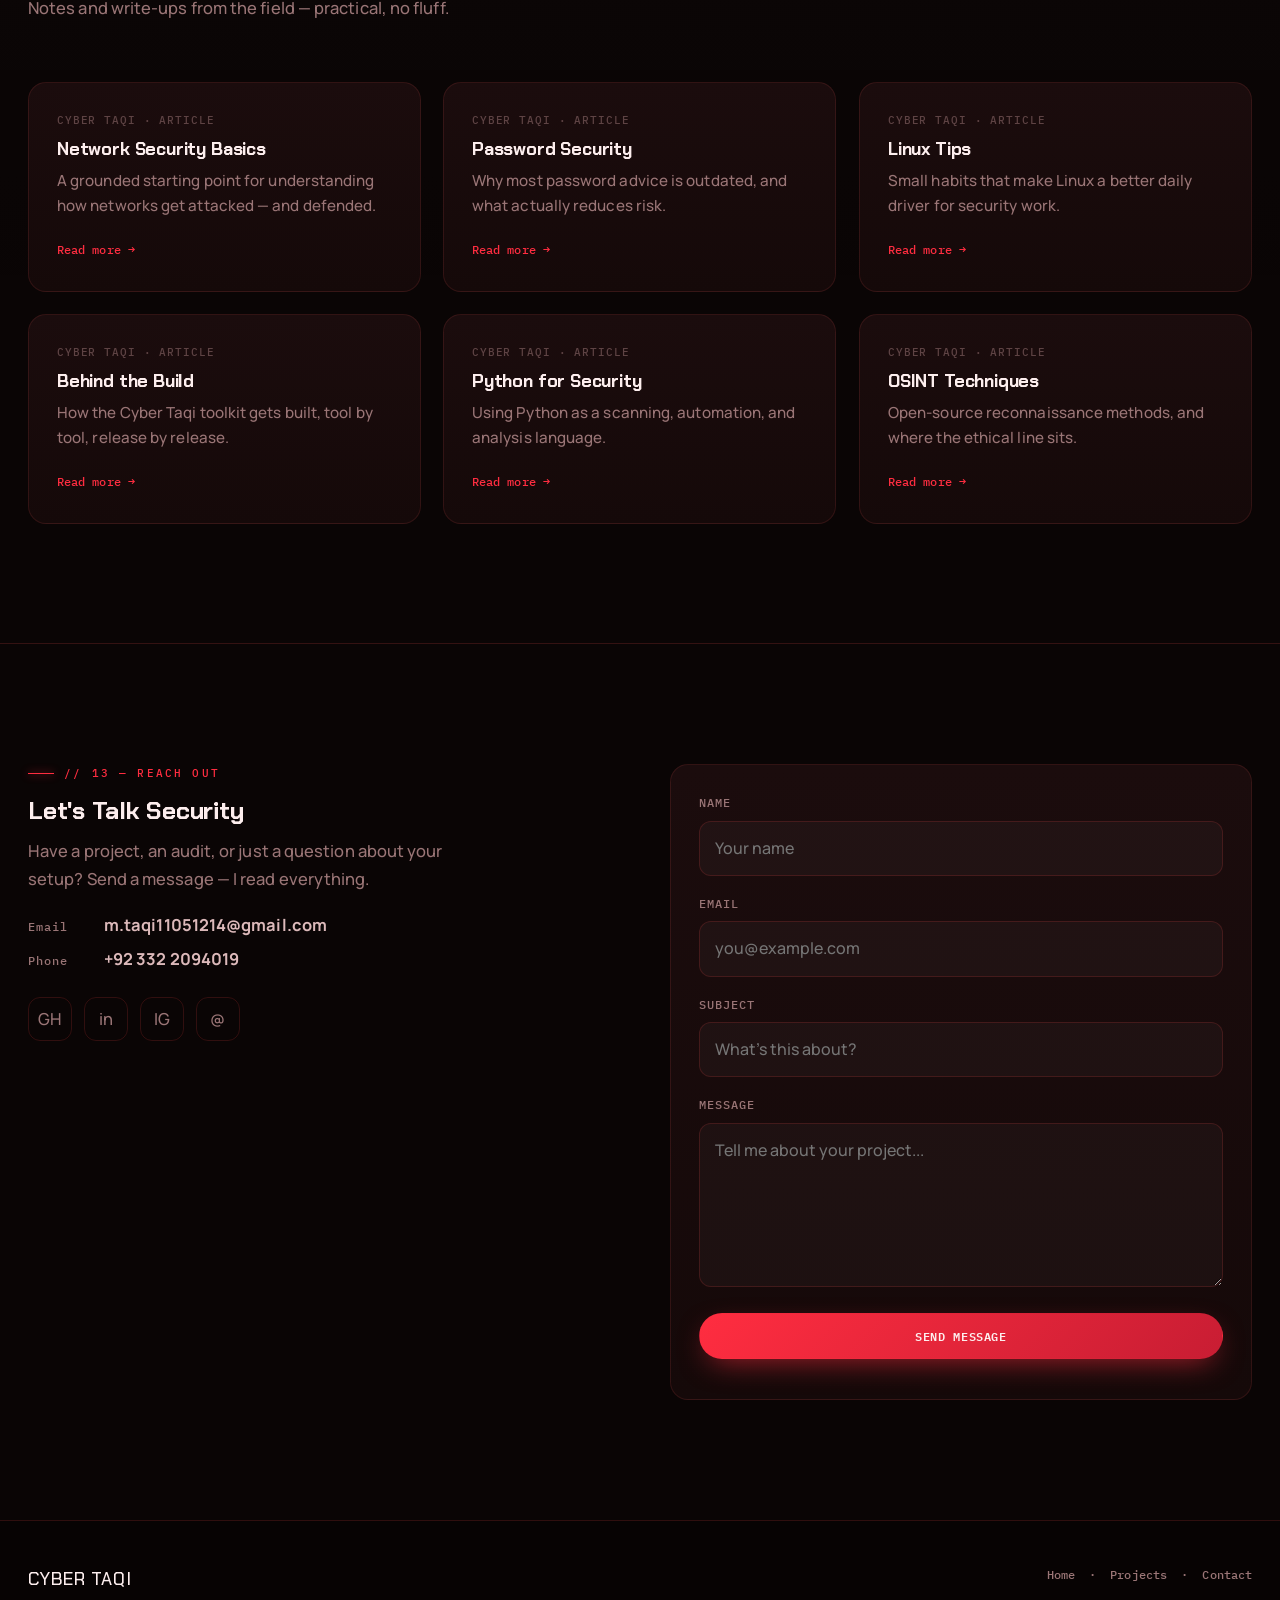
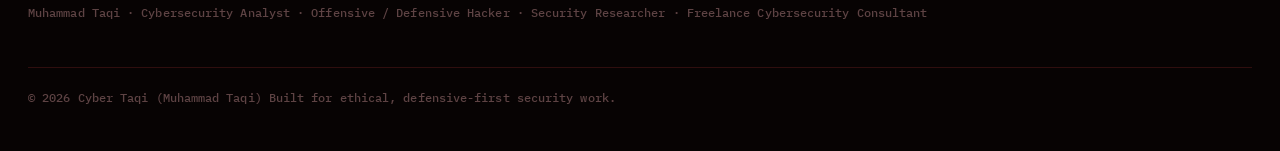
==== commit aba26131: "Add files via upload" ====
--- a/index.html
+++ b/index.html
@@ -2,7 +2,7 @@
 <html lang="en">
 <head>
 <meta charset="UTF-8">
-<meta name="viewport" content="width=1280, viewport-fit=cover">
+<meta name="viewport" content="width=device-width, initial-scale=1.0, viewport-fit=cover">
 <meta name="theme-color" content="#0a0505">
 <title>Muhammad Taqi | Cyber Taqi — Cybersecurity Analyst &amp; Offensive/Defensive Hacker</title>
 <meta name="description" content="Muhammad Taqi (Cyber Taqi) — Cybersecurity Analyst, Offensive/Defensive Hacker &amp; Security Researcher. Freelance vulnerability assessments, network security reviews and custom Python security tooling.">
--- a/style.css
+++ b/style.css
@@ -870,3 +870,83 @@
   .project-thumb{ height:120px; }
   .tool-card{ min-height:0; }
 }
+
+/* ==========================================================================
+   PHONE = LAPTOP-STYLE LAYOUT (multi-column cards, no zooming needed)
+   ========================================================================== */
+@media (max-width:600px){
+  html{ font-size:15px; }
+  .wrap{ padding-left:max(12px,env(safe-area-inset-left)); padding-right:max(12px,env(safe-area-inset-right)); }
+  section{ padding:44px 0; }
+  .section-head{ margin-bottom:22px; }
+  .section-head h2{ font-size:1.6rem; }
+  .section-head p{ font-size:.85rem; }
+
+  /* cards in columns like the laptop */
+  .grid{ gap:10px; }
+  .grid-3,.grid-4,#whyGrid,#projectsGrid,#blogGrid,#repoGrid,#certGrid,.isz-pages{ grid-template-columns:repeat(2,minmax(0,1fr)) !important; gap:10px; }
+  #toolsGrid{ grid-template-columns:repeat(3,minmax(0,1fr)) !important; gap:8px; }
+  .grid-2.infosnifz-grid,.about .wrap{ grid-template-columns:1fr; }
+
+  .panel{ padding:12px; border-radius:14px; }
+  .panel h3,.panel h4{ font-size:.82rem; margin-bottom:.3em; }
+  .panel p{ font-size:.72rem; line-height:1.45; }
+
+  /* tools: 3 per row */
+  .tool-card{ padding:10px 4px; }
+  .tool-card .icon{ width:32px; height:32px; font-size:.7rem; margin-bottom:6px; }
+  .tool-card h4{ font-size:.7rem; }
+  .tool-card small{ font-size:.58rem; }
+
+  /* services / why */
+  .service-card,.why-card{ padding:12px; }
+  .why-card .icon{ width:30px; height:30px; margin-bottom:8px; }
+
+  /* projects: 2 per row, compact */
+  .project-thumb{ height:70px; }
+  .project-thumb span{ font-size:.55rem; text-align:center; padding:0 6px; }
+  .project-body{ padding:10px; gap:6px; }
+  .project-body h3{ font-size:.78rem; }
+  .project-body p{ font-size:.68rem; line-height:1.4; display:-webkit-box; -webkit-line-clamp:5; -webkit-box-orient:vertical; overflow:hidden; }
+  .project-actions{ grid-template-columns:1fr !important; gap:6px; }
+  .project-actions .btn{ padding:8px 6px; font-size:.6rem; min-height:34px; }
+
+  /* certs, repos, blog */
+  .cert-body{ padding:10px; }
+  .cert-body h3{ font-size:.76rem; }
+  .cert-body p{ font-size:.66rem; margin-bottom:8px; }
+  .cert-meta{ font-size:.55rem; }
+  .repo-card{ padding:10px; }
+  .repo-card h3,.repo-card h4{ font-size:.76rem; }
+  .repo-card p{ font-size:.66rem; }
+  .blog-card{ padding:12px; }
+  .blog-card h3,.blog-card h4{ font-size:.8rem; }
+  .blog-card p{ font-size:.68rem; }
+
+  /* github stats: 3 across */
+  .gh-stats{ grid-template-columns:repeat(3,minmax(0,1fr)) !important; gap:8px; }
+  .gh-stats .stat{ padding:10px; }
+  .gh-stats .stat b{ font-size:1.05rem; }
+  .gh-stats .stat span{ font-size:.55rem; }
+  .gh-stats .stat:last-child:nth-child(odd){ grid-column:auto; }
+
+  /* infosnifz page boxes */
+  .isz-pages .panel{ padding:10px; }
+
+  /* hero: keep copy readable, logo smaller */
+  .hero{ padding:44px 0 36px; }
+  .hero-logo{ max-width:200px; }
+  .hero-actions{ grid-template-columns:repeat(2,1fr); gap:8px; }
+  .hero-actions .btn{ padding:11px 8px; font-size:.66rem; }
+}
+@media (max-width:380px){
+  #toolsGrid{ grid-template-columns:repeat(3,minmax(0,1fr)) !important; }
+  .project-actions{ grid-template-columns:1fr !important; }
+  .gh-stats{ grid-template-columns:repeat(3,minmax(0,1fr)) !important; }
+}
+@media (max-width:600px){
+  #skillsGrid{ grid-template-columns:1fr !important; }
+  .skill-list{ display:grid; grid-template-columns:1fr 1fr; gap:10px 14px; }
+  .skill-item .top{ font-size:.68rem; margin-bottom:4px; }
+  .skill-cat h3{ font-size:.9rem; margin-bottom:10px; }
+}
